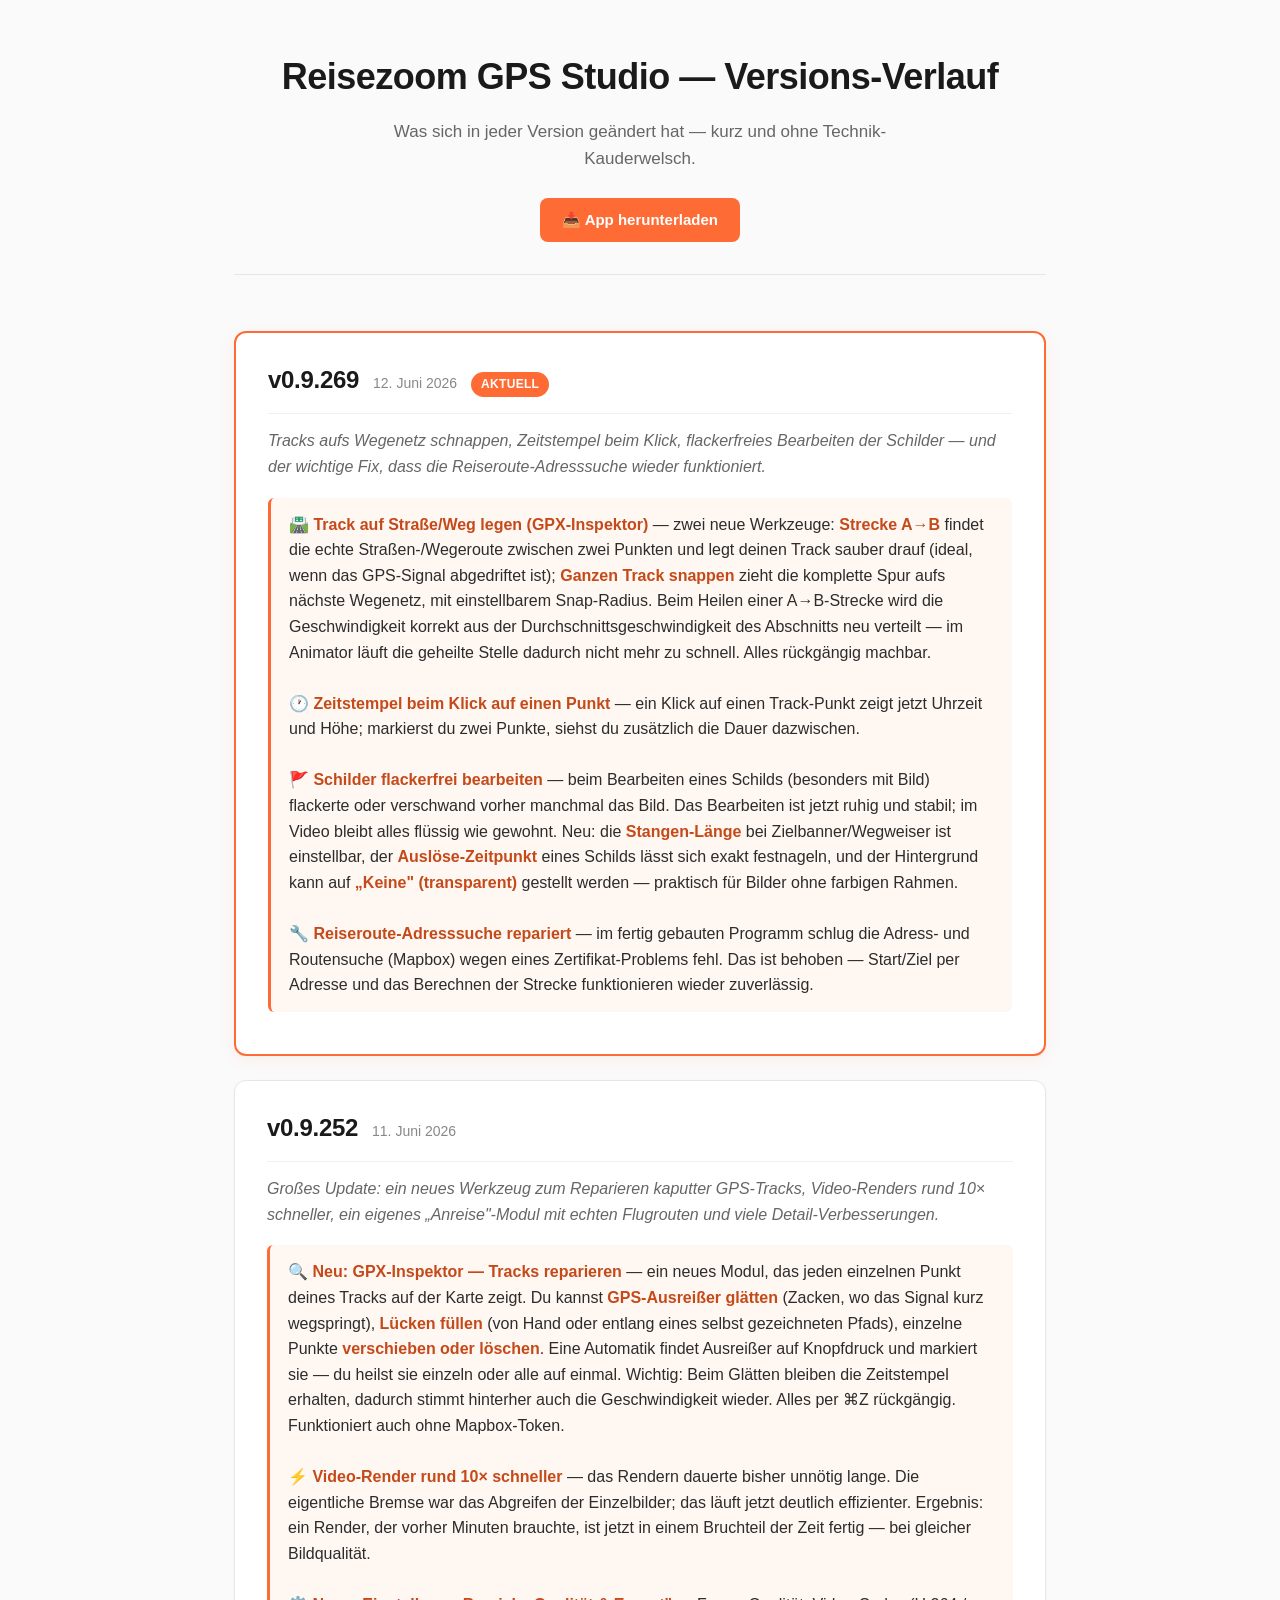
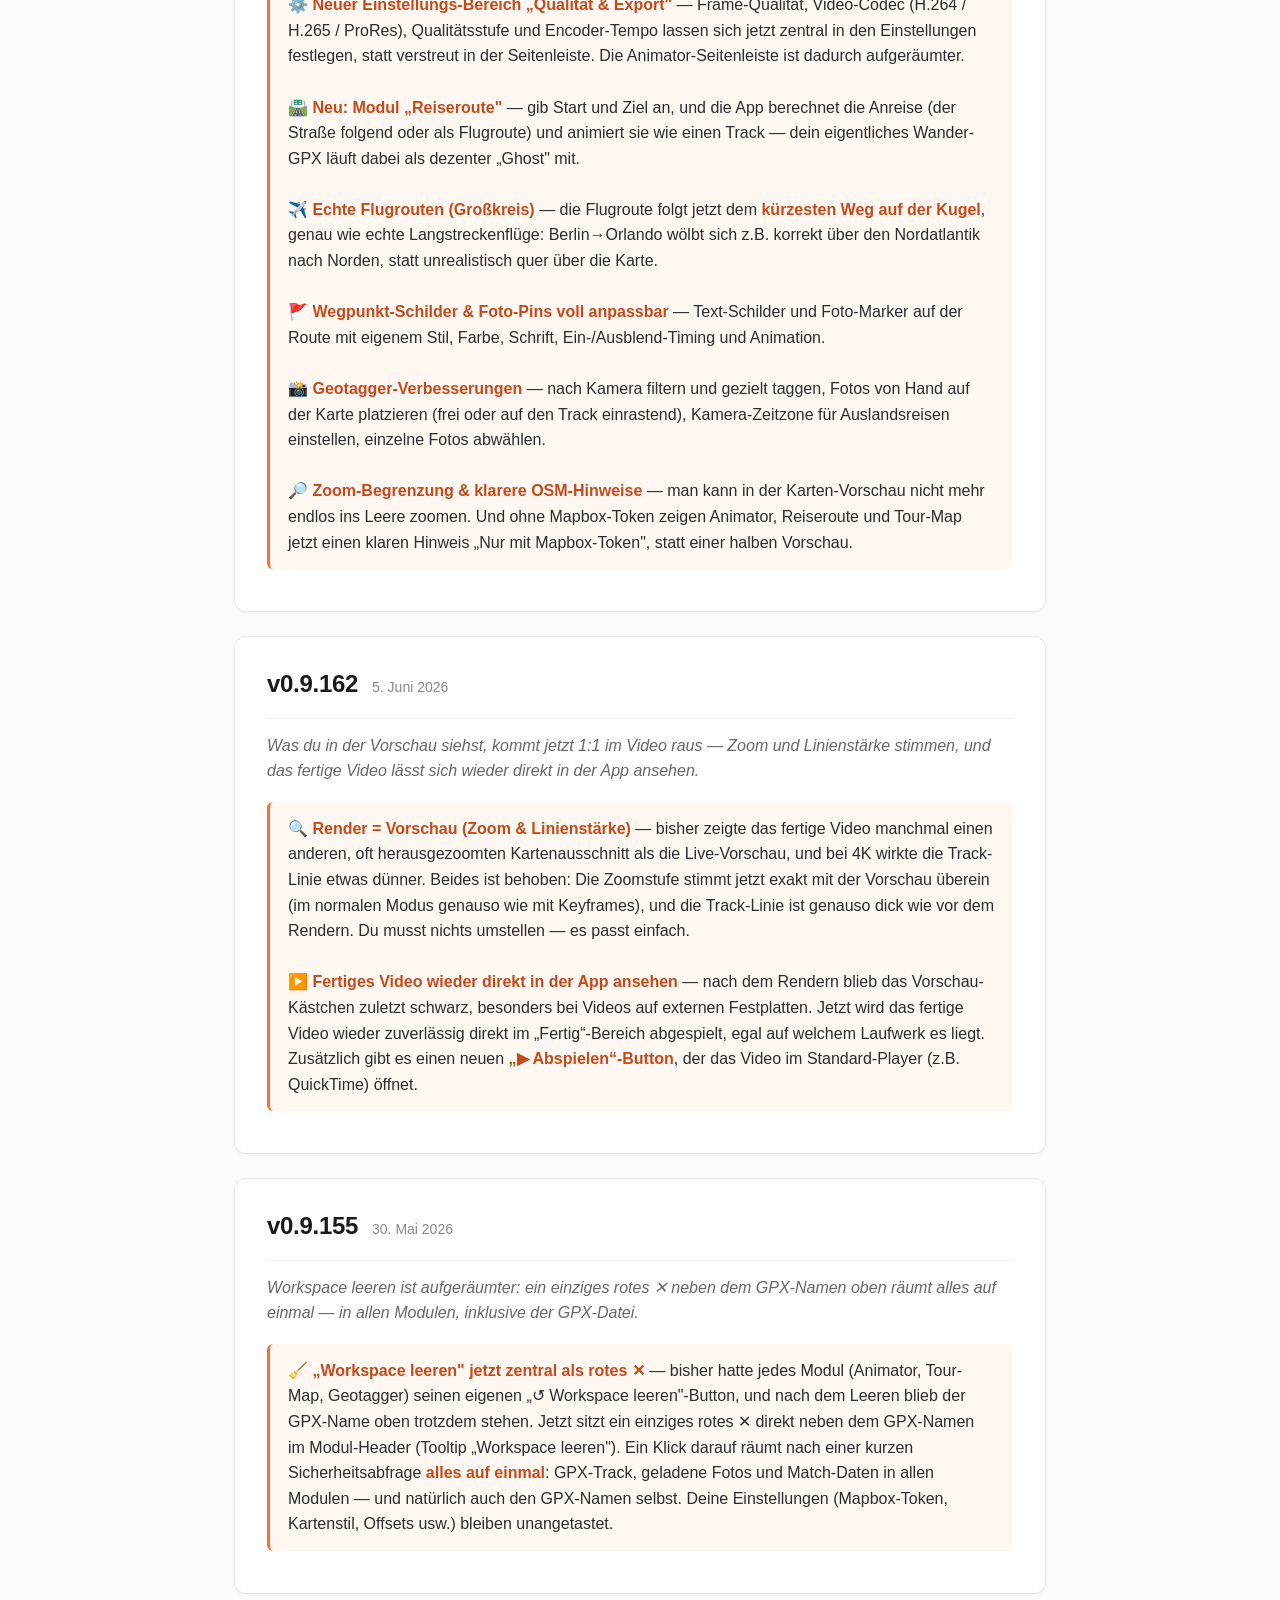
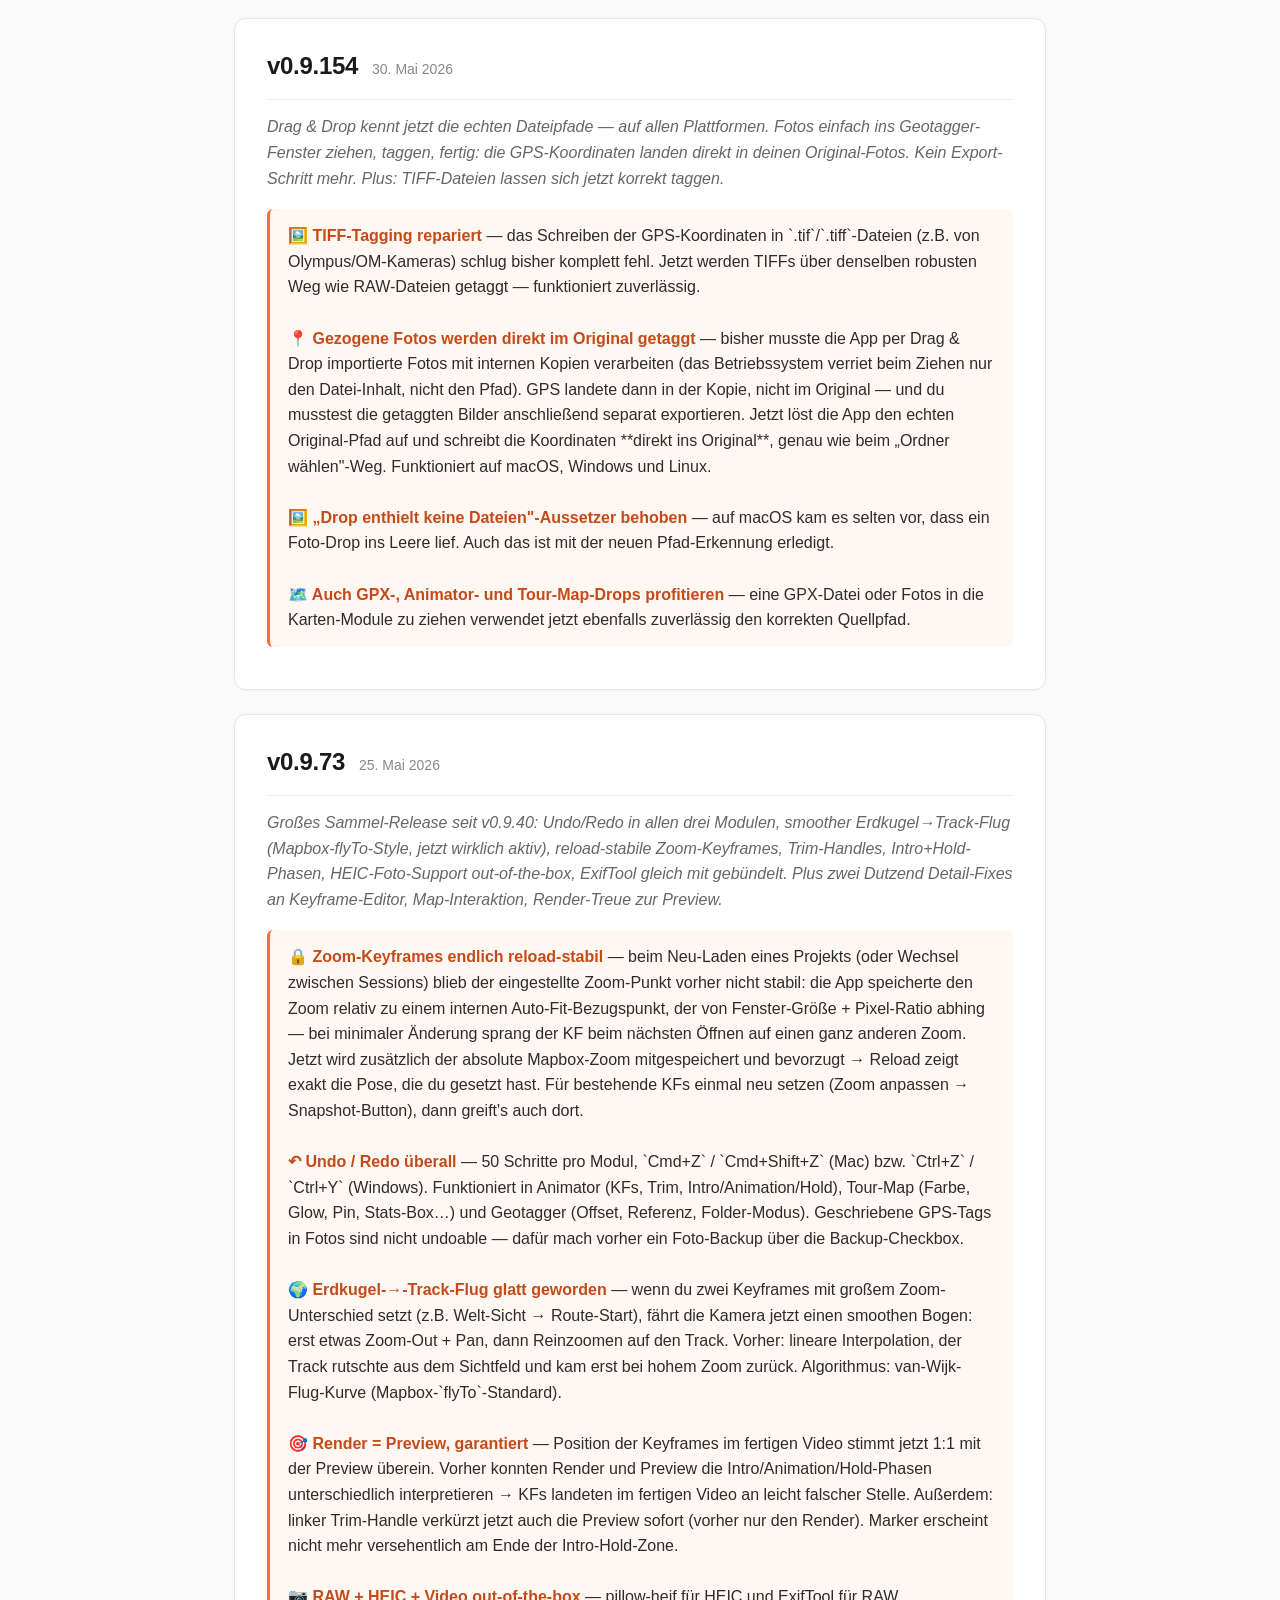
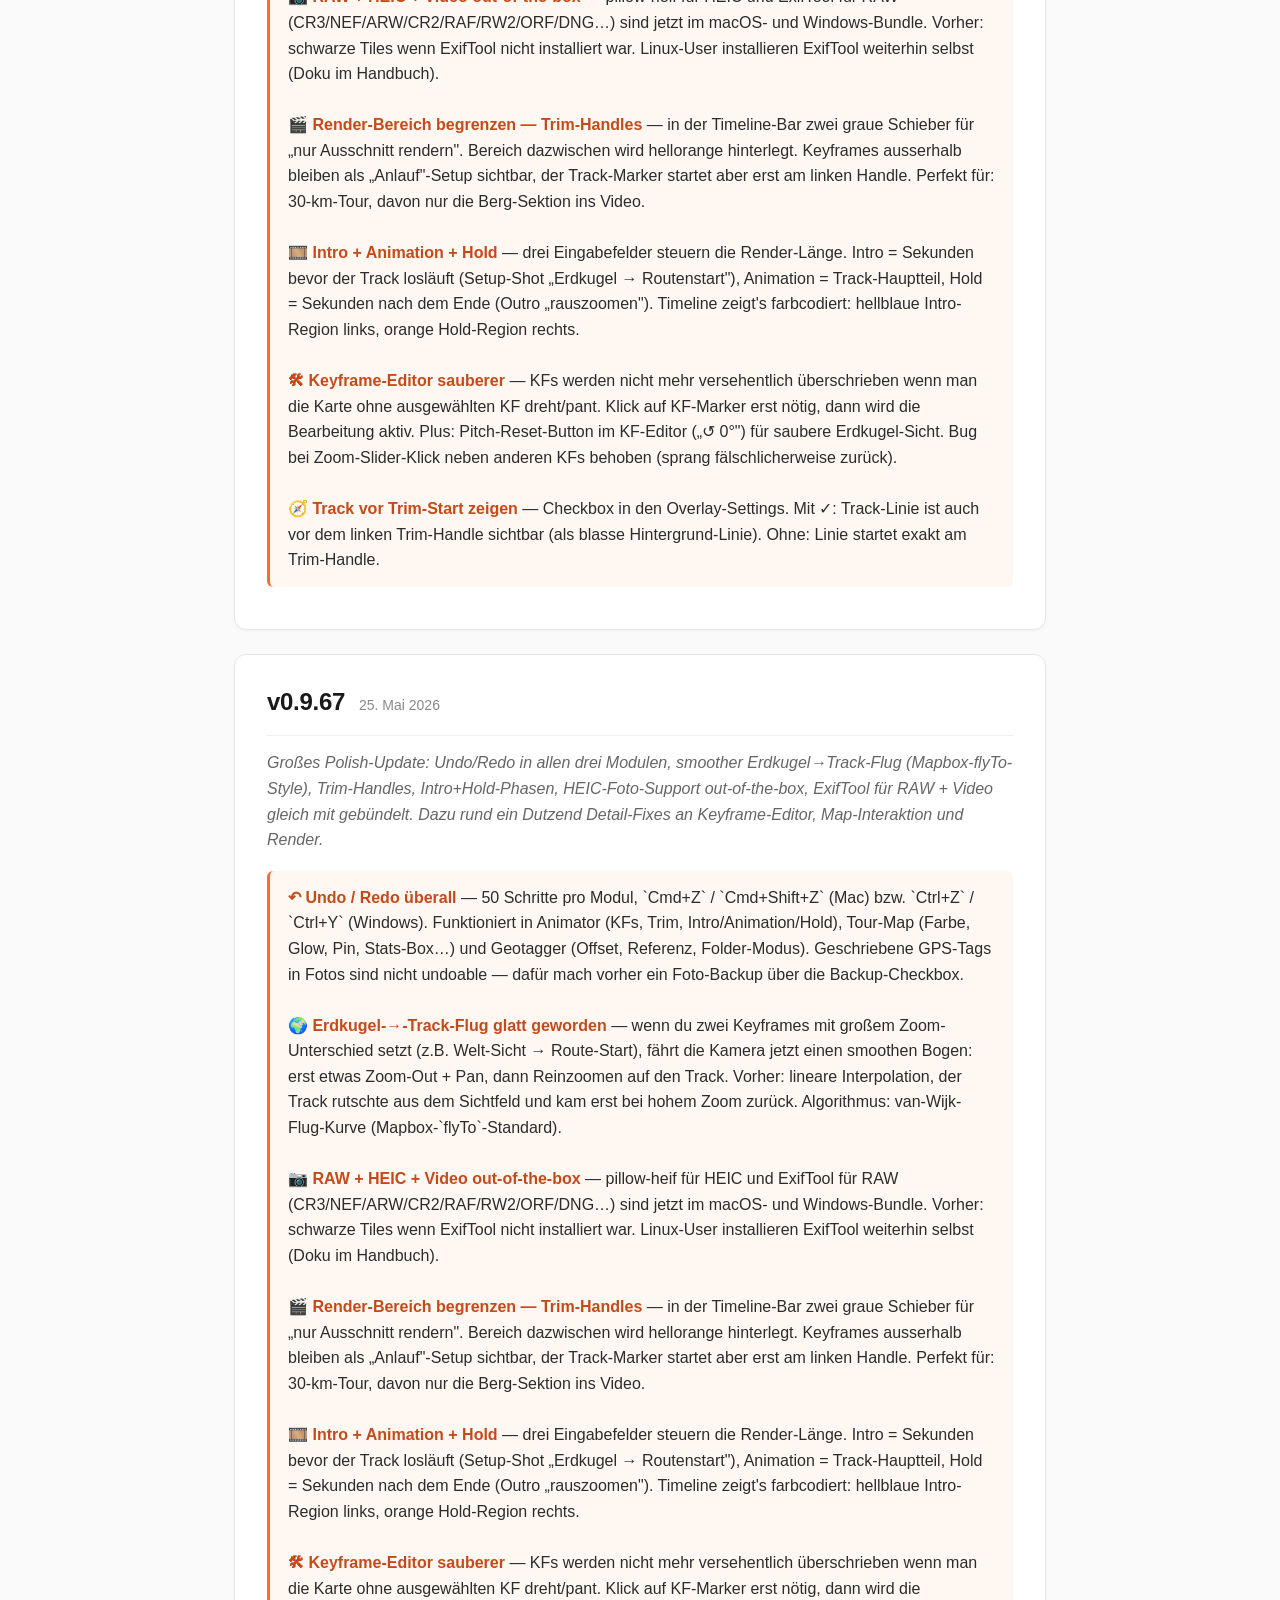
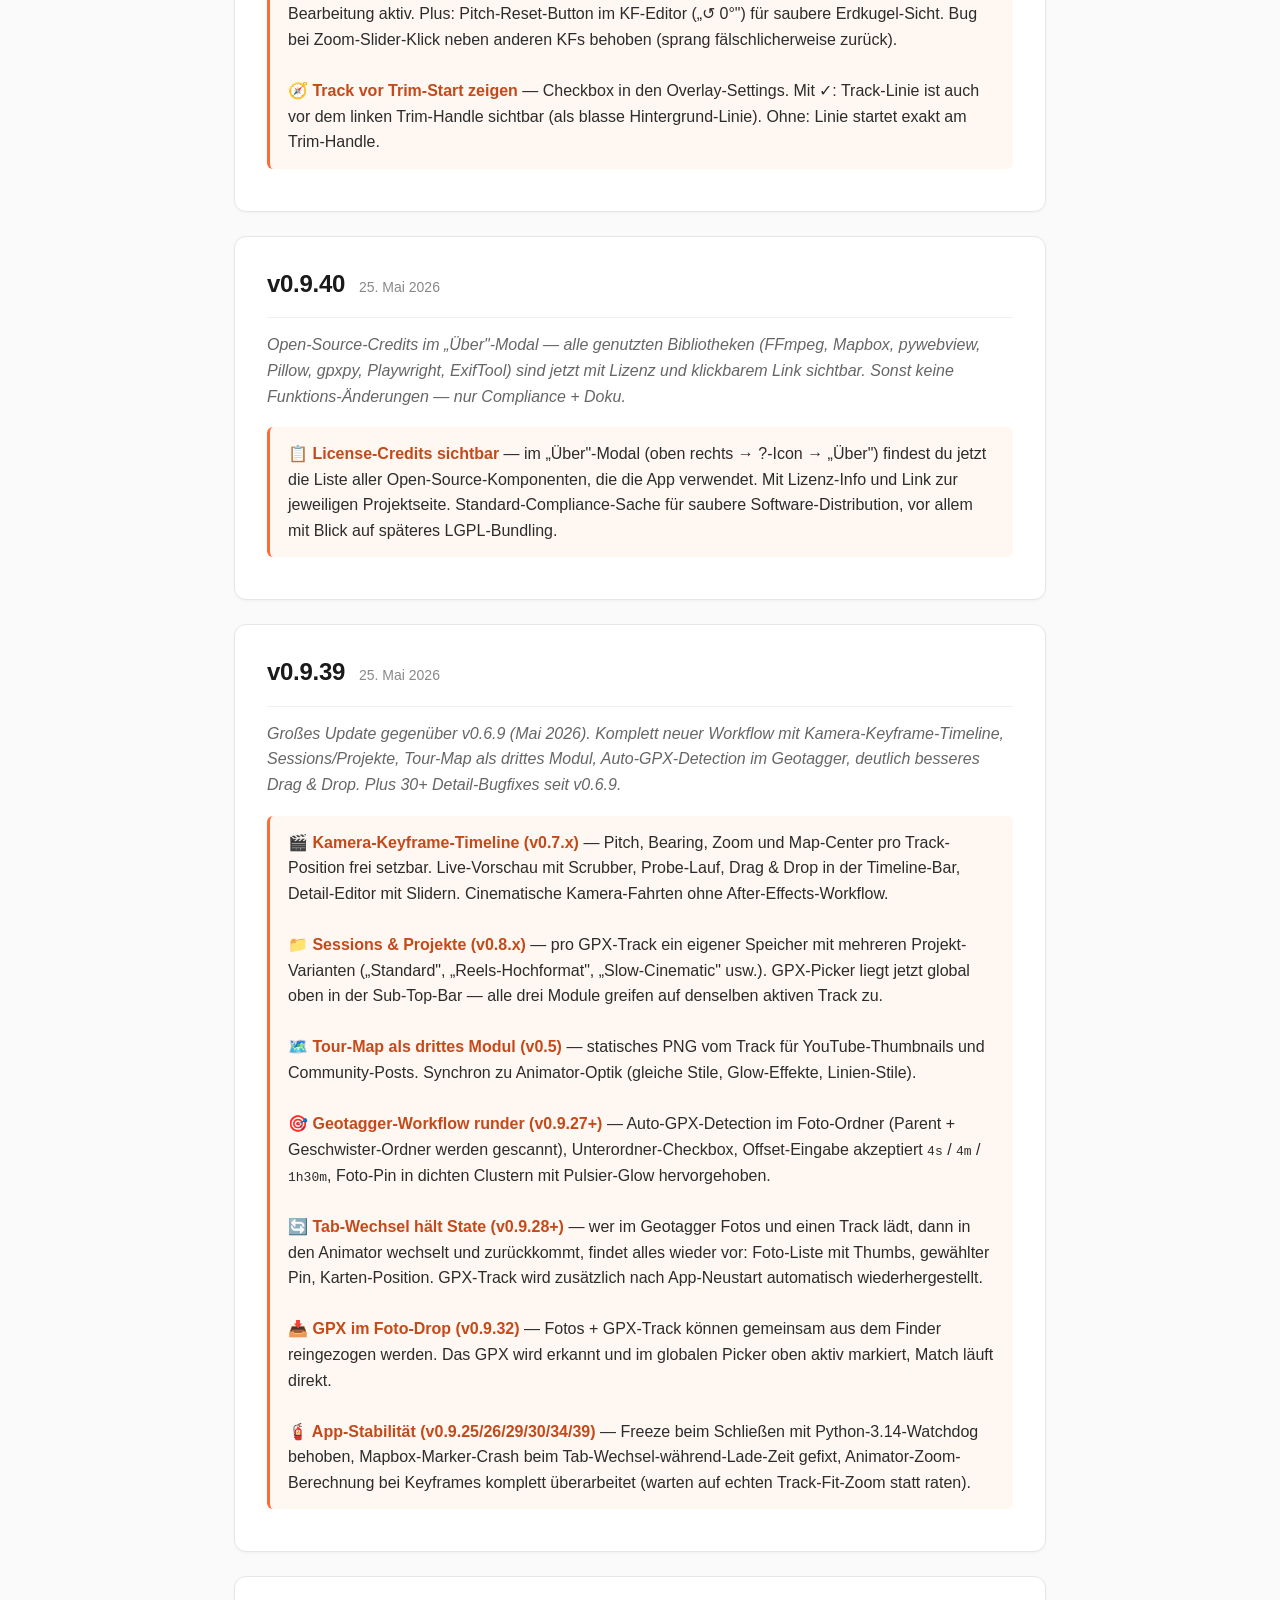
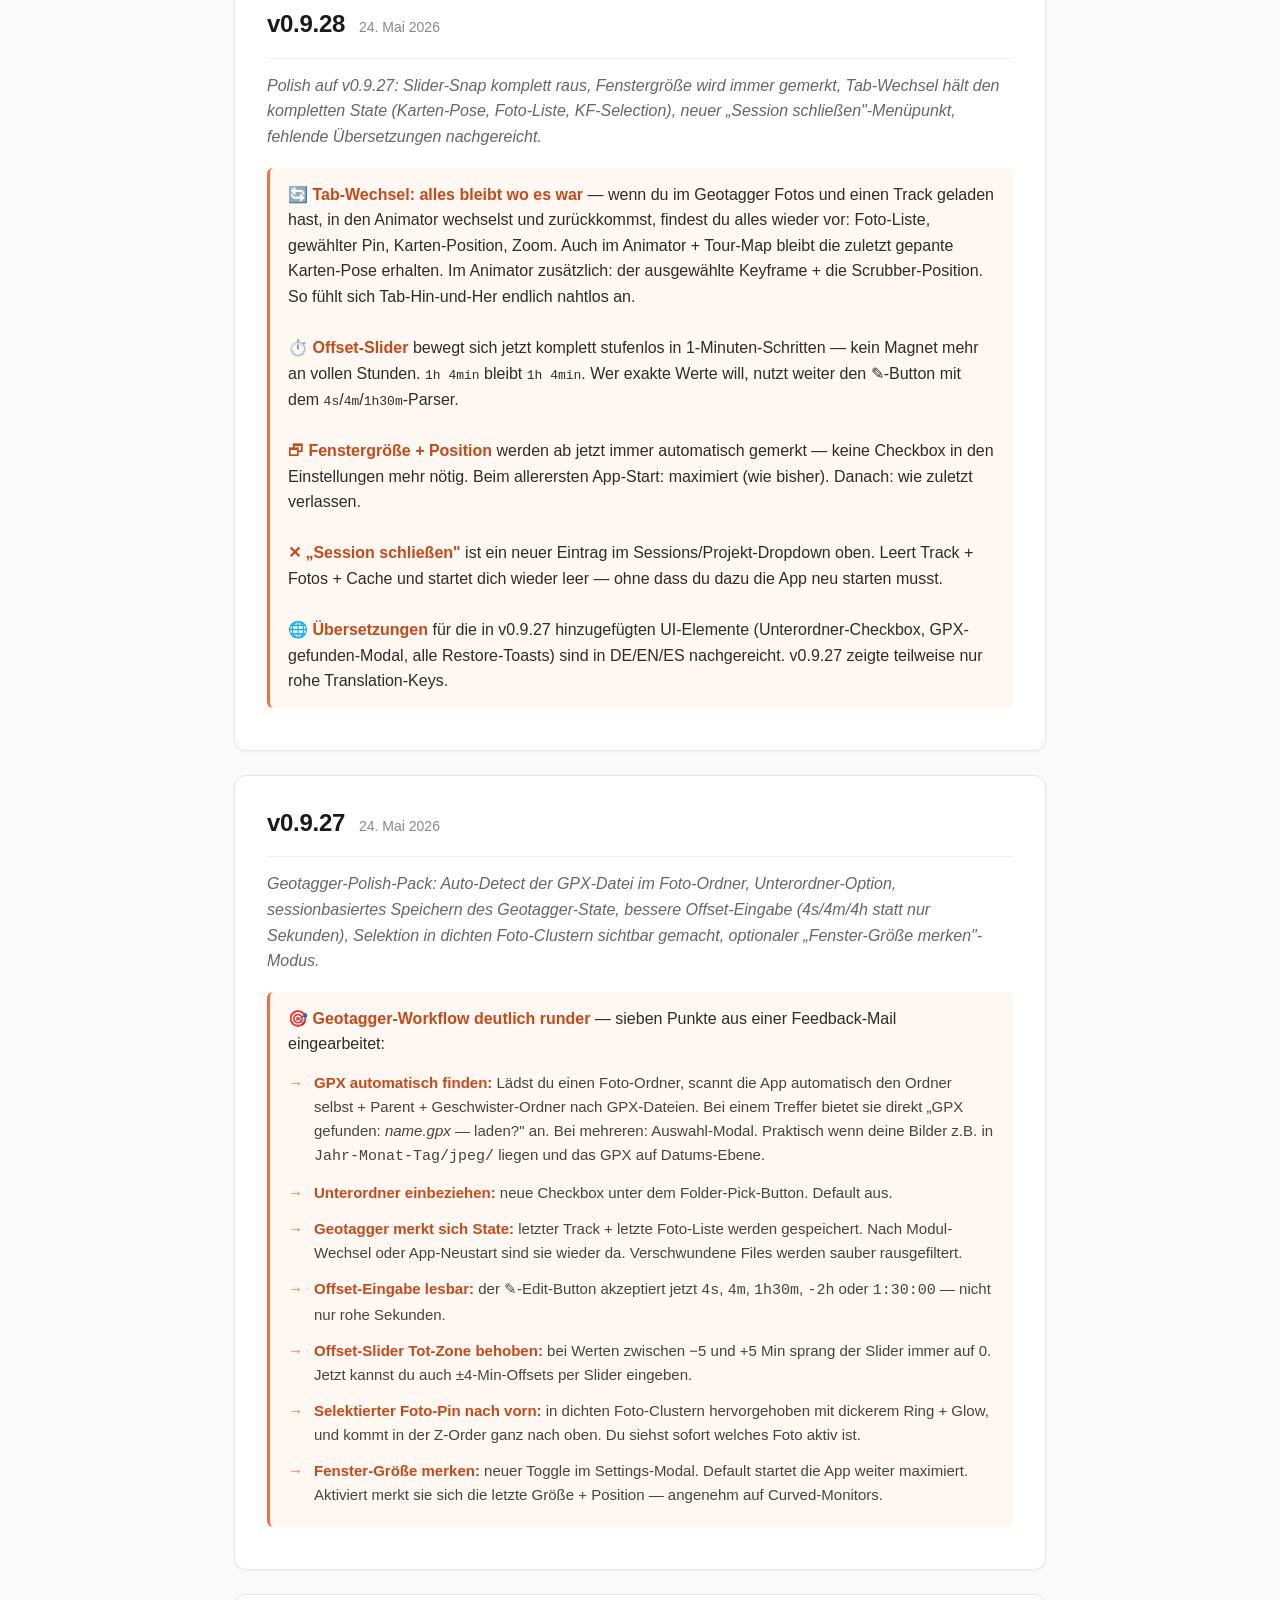
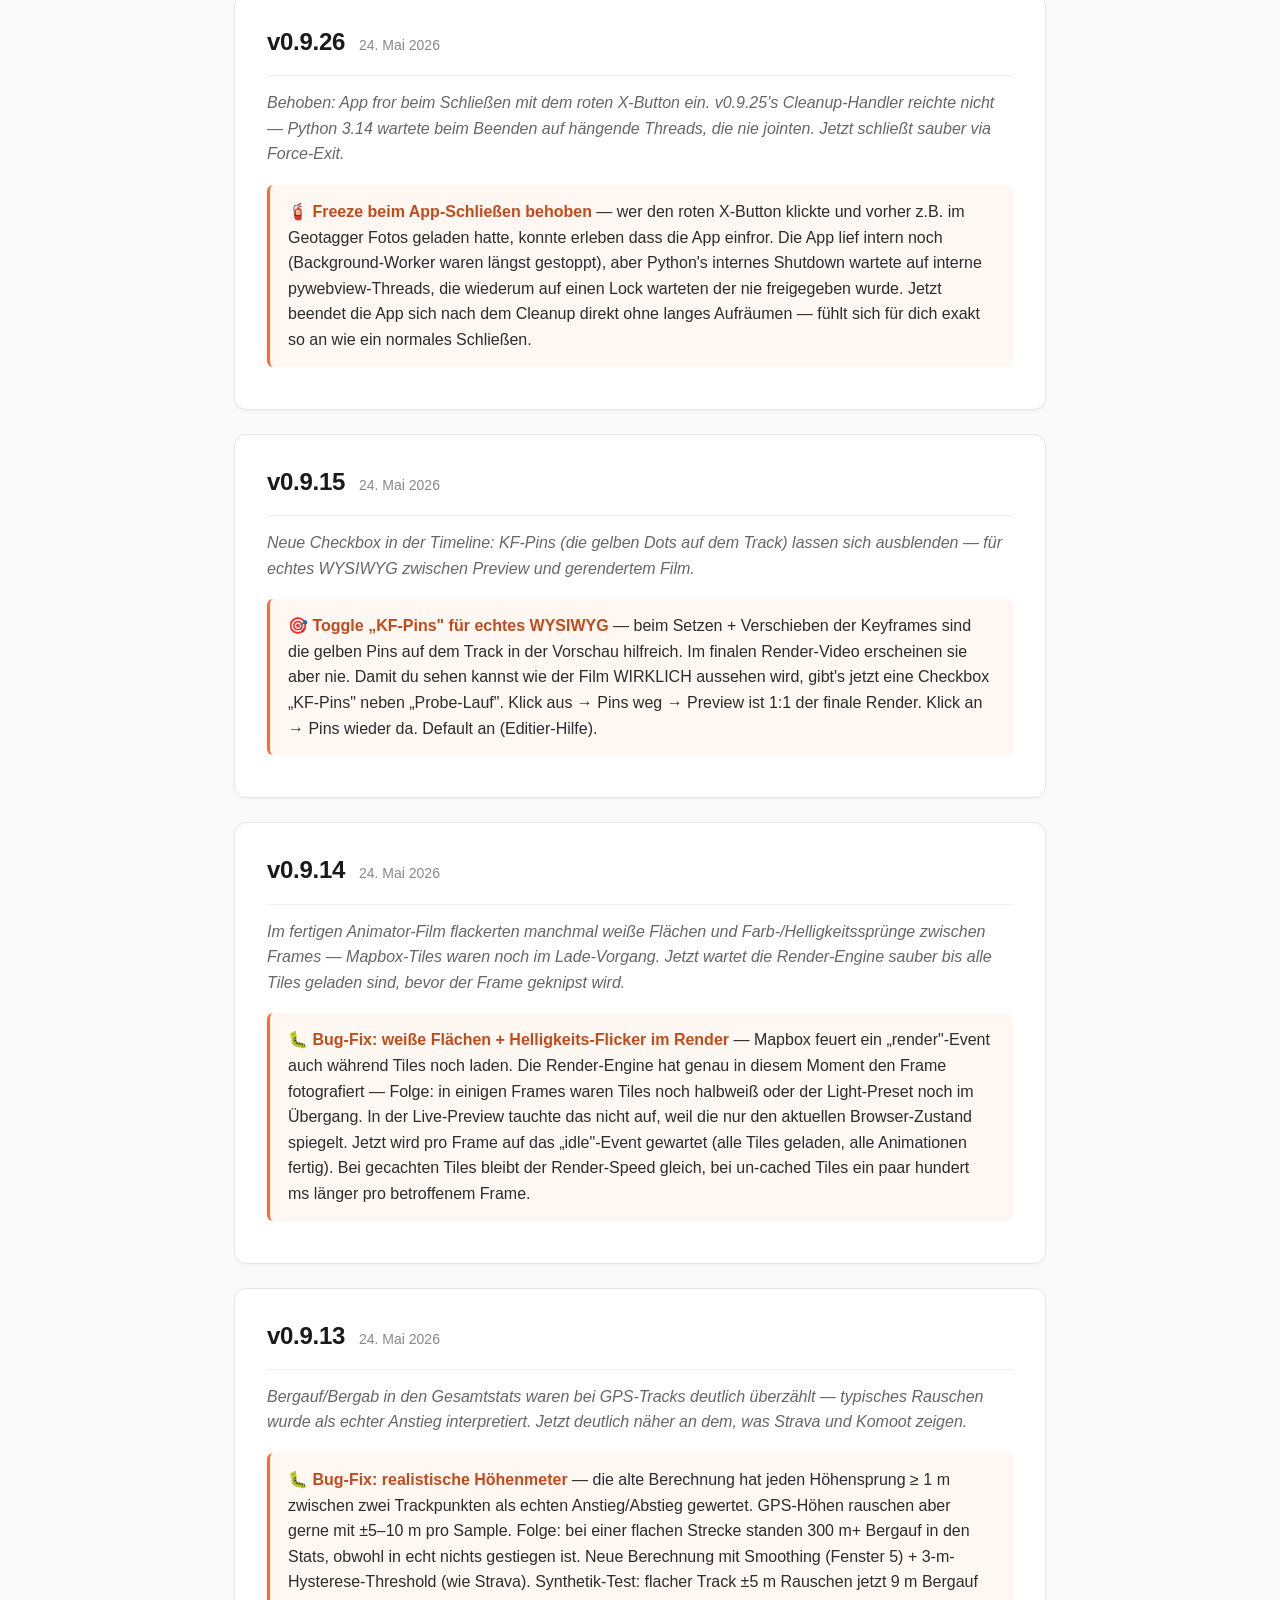
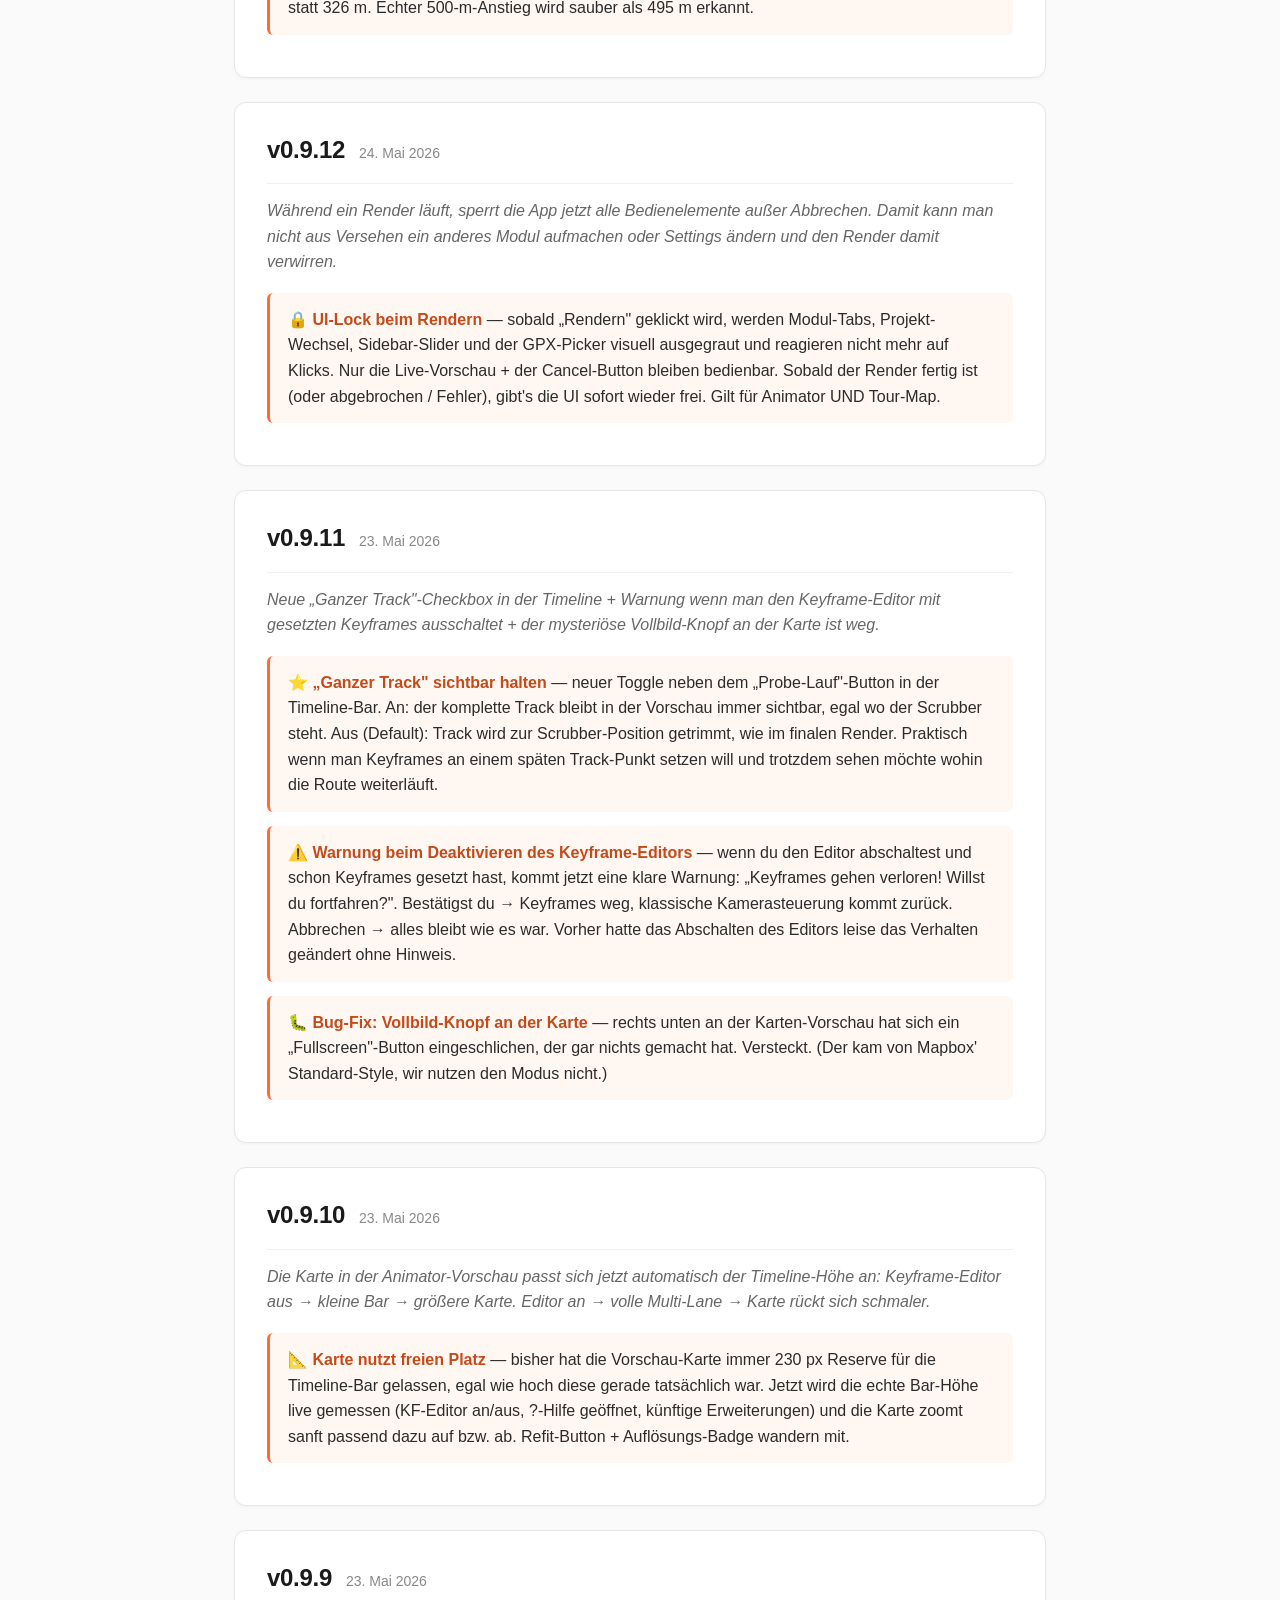
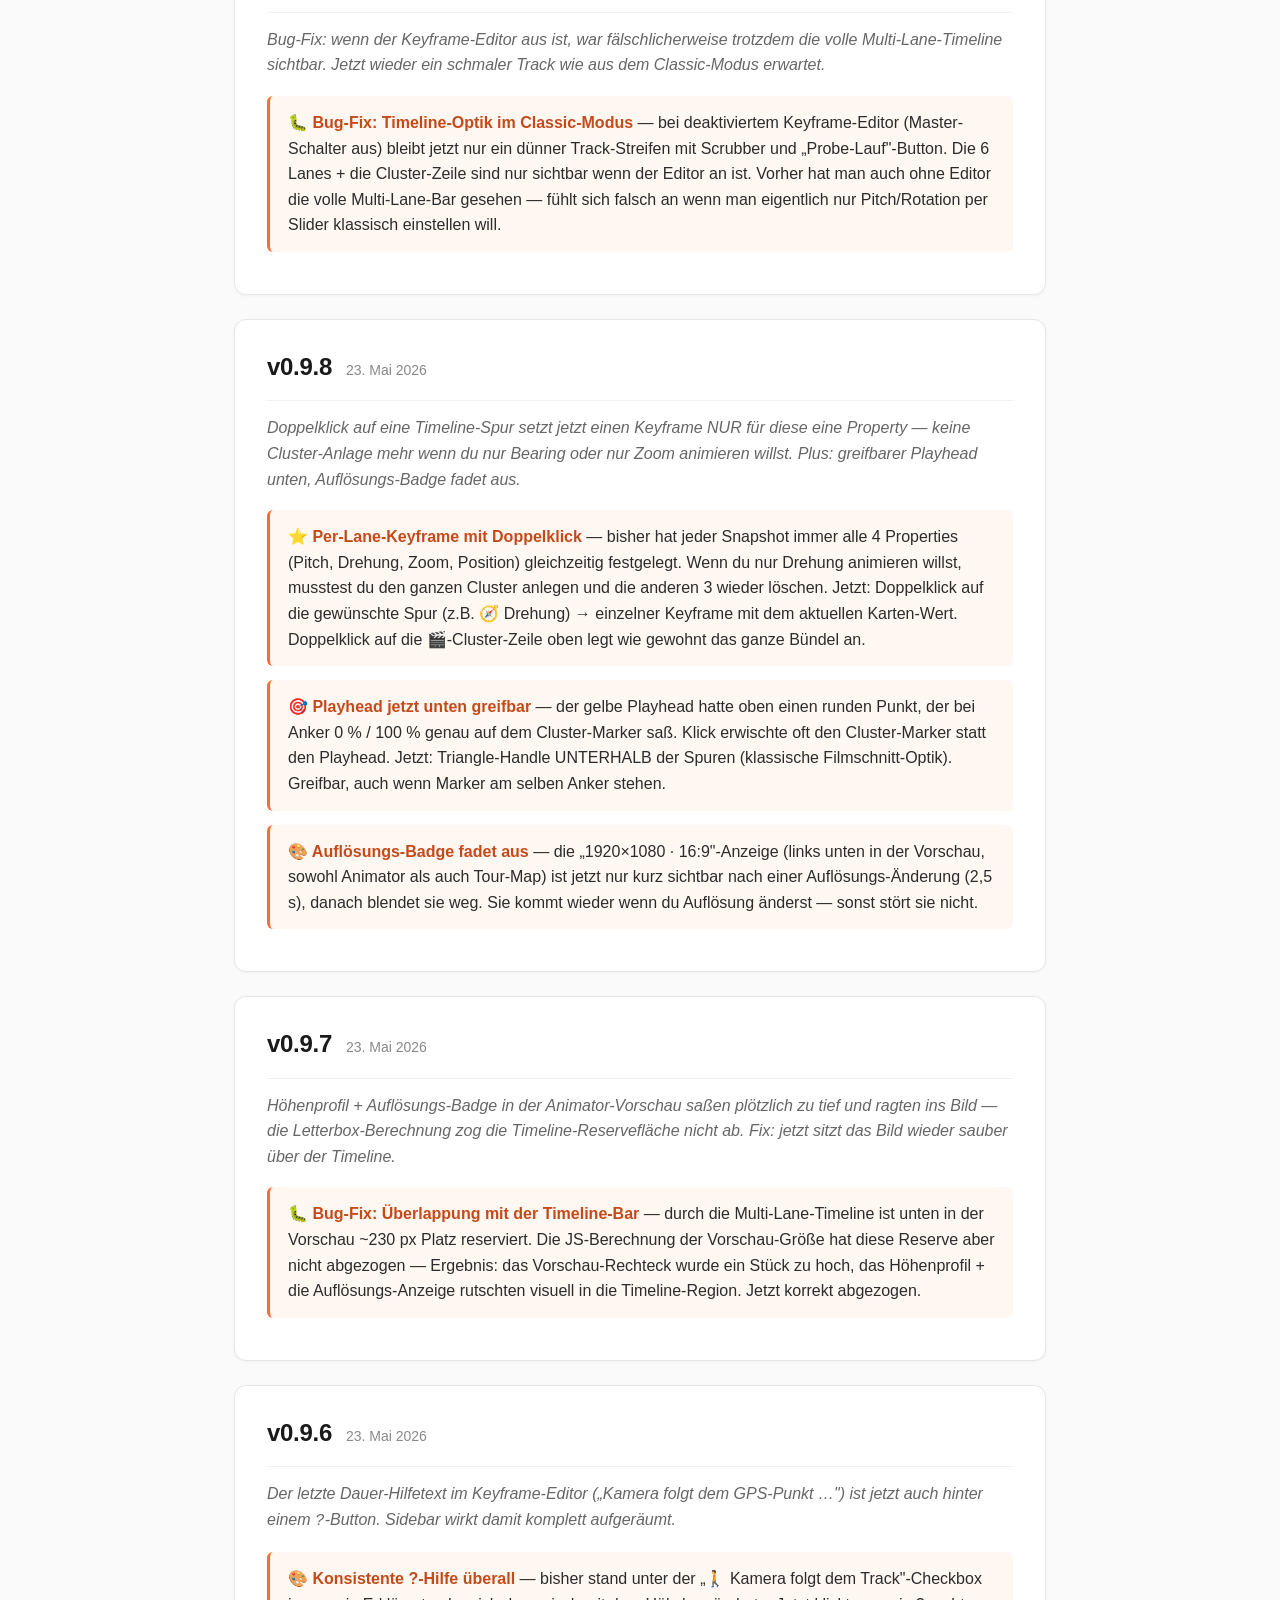
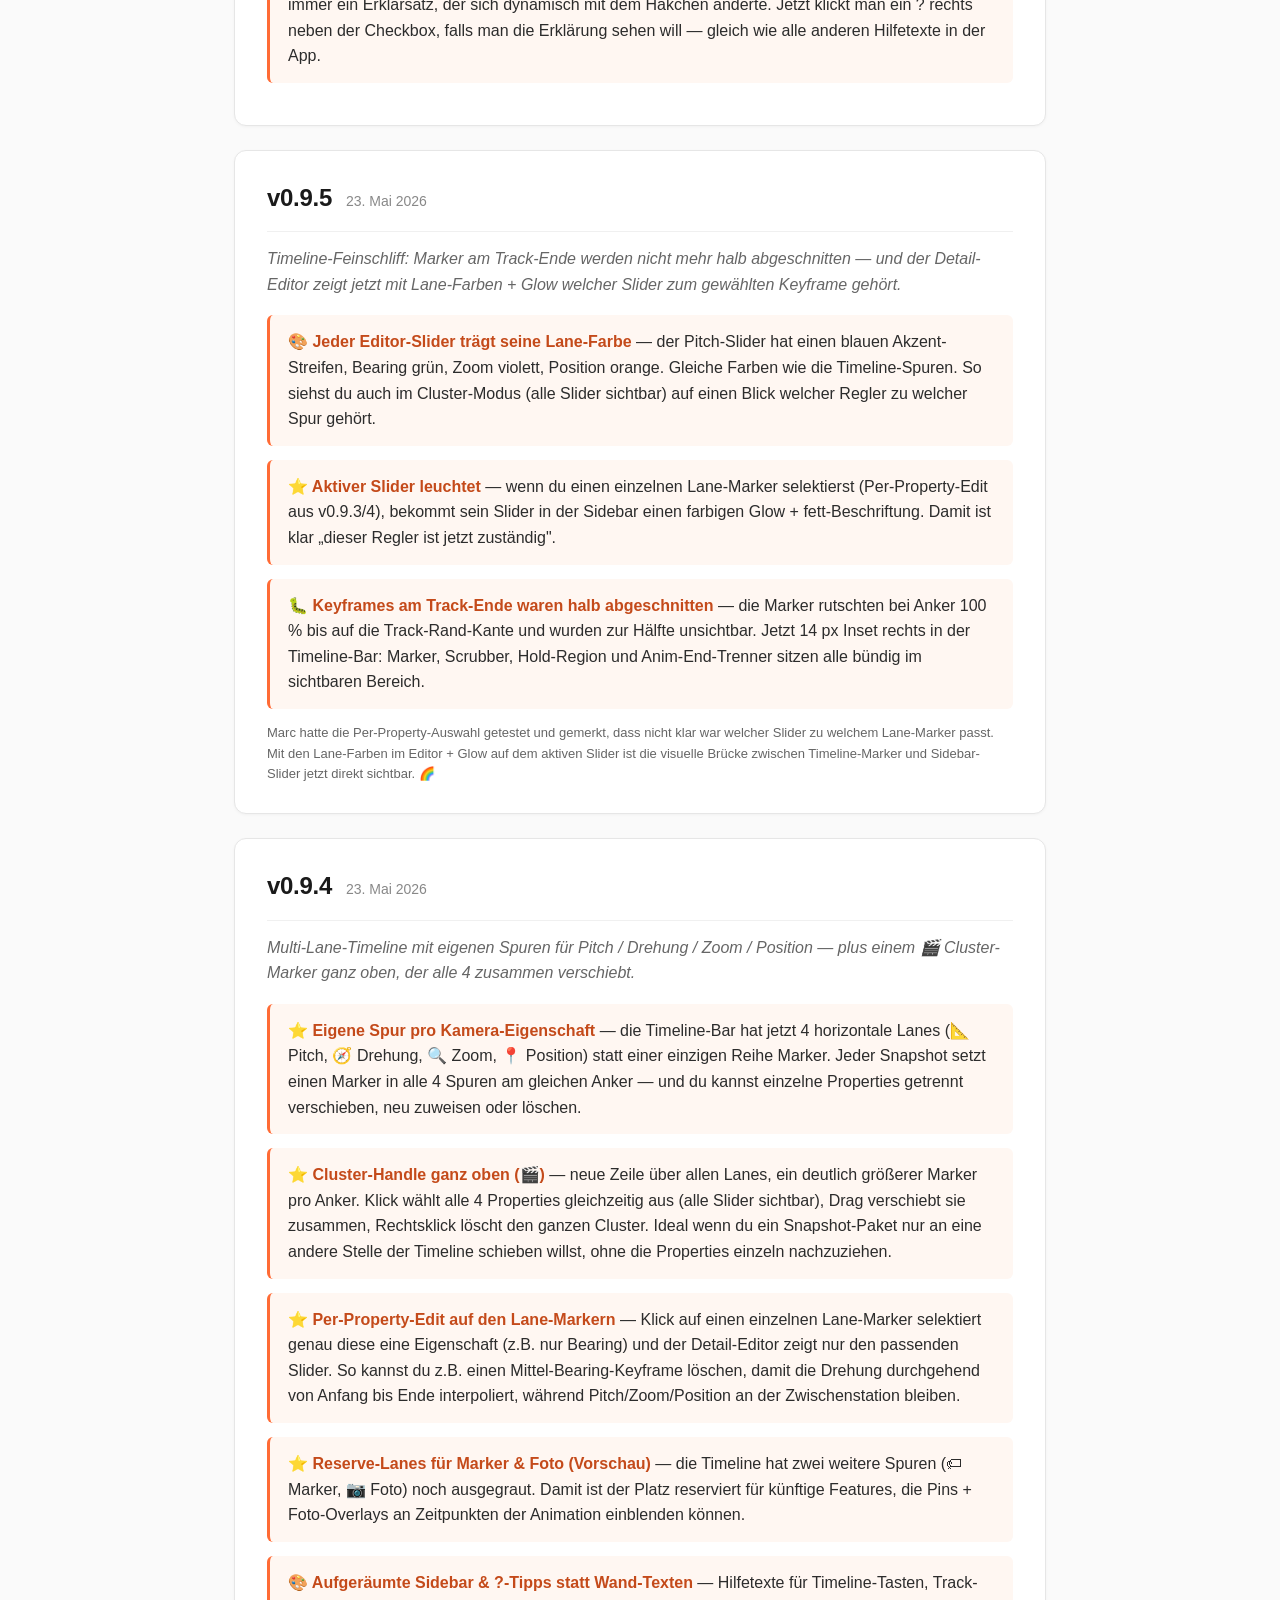
==== docs/CHANGELOG.html @ a6ae657f "Reisezoom GPS Studio — Open Source (GPLv3) Animierte GPS-Karten-Videos aus GPX-Tracks + Foto-Geotagg" ====
<!DOCTYPE html>
<html lang="de">
<head>
<meta charset="utf-8">
<meta name="viewport" content="width=device-width, initial-scale=1">
<title>Reisezoom GPS Studio — Versions-Verlauf</title>
<meta name="description" content="Alle Neuerungen in Reisezoom GPS Studio — was sich für dich in jeder Version geändert hat.">
<style>
  * { box-sizing: border-box; margin: 0; padding: 0; }
  html { -webkit-text-size-adjust: 100%; }
  body {
    font-family: -apple-system, BlinkMacSystemFont, "Segoe UI", Roboto, "Helvetica Neue", Arial, sans-serif;
    line-height: 1.6;
    color: #2c2c2c;
    background: #fafafa;
  }
  a { color: #ff6b35; text-decoration: none; }
  a:hover { text-decoration: underline; }

  .wrap { max-width: 860px; margin: 0 auto; padding: 48px 24px 96px; }

  header.page-head {
    text-align: center;
    margin-bottom: 56px;
    padding-bottom: 32px;
    border-bottom: 1px solid #e6e6e6;
  }
  header.page-head h1 {
    font-size: 36px; font-weight: 700; letter-spacing: -0.5px;
    margin-bottom: 12px; color: #1a1a1a;
  }
  header.page-head .lead {
    font-size: 17px; color: #666; max-width: 580px; margin: 0 auto 18px;
  }
  header.page-head .download-cta {
    display: inline-block; margin-top: 8px; padding: 10px 22px;
    background: #ff6b35; color: #fff; border-radius: 8px;
    font-weight: 600; font-size: 15px; transition: background .15s;
  }
  header.page-head .download-cta:hover { background: #e55a25; text-decoration: none; }

  .version {
    background: #fff; border: 1px solid #e6e6e6; border-radius: 12px;
    padding: 28px 32px; margin-bottom: 24px;
    box-shadow: 0 1px 3px rgba(0,0,0,0.04);
  }
  .version.latest {
    border-color: #ff6b35; border-width: 2px;
    box-shadow: 0 4px 16px rgba(255,107,53,0.08);
  }
  .version-head {
    display: flex; flex-wrap: wrap; align-items: baseline; gap: 14px;
    margin-bottom: 6px; padding-bottom: 14px;
    border-bottom: 1px solid #f0f0f0;
  }
  .version-num { font-size: 24px; font-weight: 700; color: #1a1a1a; letter-spacing: -0.3px; }
  .version-date { font-size: 14px; color: #888; font-variant-numeric: tabular-nums; }
  .version-badge {
    display: inline-block; padding: 3px 10px;
    background: #ff6b35; color: #fff; border-radius: 999px;
    font-size: 12px; font-weight: 600; letter-spacing: 0.3px; text-transform: uppercase;
  }
  .version-tagline { font-size: 16px; color: #666; font-style: italic; margin: 14px 0 18px; }

  .highlight {
    background: #fff7f2; border-left: 3px solid #ff6b35;
    padding: 14px 18px; border-radius: 6px; margin: 14px 0;
  }
  .highlight strong { color: #c44a1a; }

  .version ul { list-style: none; margin: 8px 0 0; padding: 0; }
  .version ul li {
    padding: 6px 0 6px 26px; position: relative;
    font-size: 15px; color: #444;
  }
  .version ul li::before {
    content: "→"; position: absolute; left: 0;
    color: #ff6b35; font-weight: 700;
  }

  footer.page-foot {
    margin-top: 48px; padding-top: 24px;
    border-top: 1px solid #e6e6e6;
    text-align: center; color: #888; font-size: 14px;
  }
  footer.page-foot a { color: #888; }

  @media (max-width: 600px) {
    .wrap { padding: 28px 16px 64px; }
    header.page-head h1 { font-size: 28px; }
    .version { padding: 22px 20px; }
    .version-num { font-size: 20px; }
  }
</style>
</head>
<body>

<div class="wrap">

<header class="page-head">
  <h1>Reisezoom GPS Studio — Versions-Verlauf</h1>
  <p class="lead">
    Was sich in jeder Version geändert hat — kurz und ohne Technik-Kauderwelsch.
  </p>
  <a class="download-cta" href="https://reisezoom.com/reisezoom-gps-studio/">📥 App herunterladen</a>
</header>

<!-- BEGIN VERSION BLOCKS — ab hier kopierst du den Inhalt in WordPress -->

<article class="version latest">
  <div class="version-head">
    <span class="version-num">v0.9.269</span>
    <span class="version-date">12. Juni 2026</span>
    <span class="version-badge">Aktuell</span>
  </div>
  <p class="version-tagline">Tracks aufs Wegenetz schnappen, Zeitstempel beim Klick, flackerfreies Bearbeiten der Schilder — und der wichtige Fix, dass die Reiseroute-Adresssuche wieder funktioniert.</p>

  <div class="highlight">
    <strong>🛣️ Track auf Straße/Weg legen (GPX-Inspektor)</strong> — zwei neue Werkzeuge: <strong>Strecke A→B</strong> findet die echte Straßen-/Wegeroute zwischen zwei Punkten und legt deinen Track sauber drauf (ideal, wenn das GPS-Signal abgedriftet ist); <strong>Ganzen Track snappen</strong> zieht die komplette Spur aufs nächste Wegenetz, mit einstellbarem Snap-Radius. Beim Heilen einer A→B-Strecke wird die Geschwindigkeit korrekt aus der Durchschnittsgeschwindigkeit des Abschnitts neu verteilt — im Animator läuft die geheilte Stelle dadurch nicht mehr zu schnell. Alles rückgängig machbar.<br><br>
    <strong>🕐 Zeitstempel beim Klick auf einen Punkt</strong> — ein Klick auf einen Track-Punkt zeigt jetzt Uhrzeit und Höhe; markierst du zwei Punkte, siehst du zusätzlich die Dauer dazwischen.<br><br>
    <strong>🚩 Schilder flackerfrei bearbeiten</strong> — beim Bearbeiten eines Schilds (besonders mit Bild) flackerte oder verschwand vorher manchmal das Bild. Das Bearbeiten ist jetzt ruhig und stabil; im Video bleibt alles flüssig wie gewohnt. Neu: die <strong>Stangen-Länge</strong> bei Zielbanner/Wegweiser ist einstellbar, der <strong>Auslöse-Zeitpunkt</strong> eines Schilds lässt sich exakt festnageln, und der Hintergrund kann auf <strong>„Keine" (transparent)</strong> gestellt werden — praktisch für Bilder ohne farbigen Rahmen.<br><br>
    <strong>🔧 Reiseroute-Adresssuche repariert</strong> — im fertig gebauten Programm schlug die Adress- und Routensuche (Mapbox) wegen eines Zertifikat-Problems fehl. Das ist behoben — Start/Ziel per Adresse und das Berechnen der Strecke funktionieren wieder zuverlässig.
  </div>
</article>

<article class="version">
  <div class="version-head">
    <span class="version-num">v0.9.252</span>
    <span class="version-date">11. Juni 2026</span>
  </div>
  <p class="version-tagline">Großes Update: ein neues Werkzeug zum Reparieren kaputter GPS-Tracks, Video-Renders rund 10× schneller, ein eigenes „Anreise"-Modul mit echten Flugrouten und viele Detail-Verbesserungen.</p>

  <div class="highlight">
    <strong>🔍 Neu: GPX-Inspektor — Tracks reparieren</strong> — ein neues Modul, das jeden einzelnen Punkt deines Tracks auf der Karte zeigt. Du kannst <strong>GPS-Ausreißer glätten</strong> (Zacken, wo das Signal kurz wegspringt), <strong>Lücken füllen</strong> (von Hand oder entlang eines selbst gezeichneten Pfads), einzelne Punkte <strong>verschieben oder löschen</strong>. Eine Automatik findet Ausreißer auf Knopfdruck und markiert sie — du heilst sie einzeln oder alle auf einmal. Wichtig: Beim Glätten bleiben die Zeitstempel erhalten, dadurch stimmt hinterher auch die Geschwindigkeit wieder. Alles per ⌘Z rückgängig. Funktioniert auch ohne Mapbox-Token.<br><br>
    <strong>⚡ Video-Render rund 10× schneller</strong> — das Rendern dauerte bisher unnötig lange. Die eigentliche Bremse war das Abgreifen der Einzelbilder; das läuft jetzt deutlich effizienter. Ergebnis: ein Render, der vorher Minuten brauchte, ist jetzt in einem Bruchteil der Zeit fertig — bei gleicher Bildqualität.<br><br>
    <strong>⚙️ Neuer Einstellungs-Bereich „Qualität &amp; Export"</strong> — Frame-Qualität, Video-Codec (H.264 / H.265 / ProRes), Qualitätsstufe und Encoder-Tempo lassen sich jetzt zentral in den Einstellungen festlegen, statt verstreut in der Seitenleiste. Die Animator-Seitenleiste ist dadurch aufgeräumter.<br><br>
    <strong>🛣️ Neu: Modul „Reiseroute"</strong> — gib Start und Ziel an, und die App berechnet die Anreise (der Straße folgend oder als Flugroute) und animiert sie wie einen Track — dein eigentliches Wander-GPX läuft dabei als dezenter „Ghost" mit.<br><br>
    <strong>✈️ Echte Flugrouten (Großkreis)</strong> — die Flugroute folgt jetzt dem <strong>kürzesten Weg auf der Kugel</strong>, genau wie echte Langstreckenflüge: Berlin→Orlando wölbt sich z.B. korrekt über den Nordatlantik nach Norden, statt unrealistisch quer über die Karte.<br><br>
    <strong>🚩 Wegpunkt-Schilder &amp; Foto-Pins voll anpassbar</strong> — Text-Schilder und Foto-Marker auf der Route mit eigenem Stil, Farbe, Schrift, Ein-/Ausblend-Timing und Animation.<br><br>
    <strong>📸 Geotagger-Verbesserungen</strong> — nach Kamera filtern und gezielt taggen, Fotos von Hand auf der Karte platzieren (frei oder auf den Track einrastend), Kamera-Zeitzone für Auslandsreisen einstellen, einzelne Fotos abwählen.<br><br>
    <strong>🔎 Zoom-Begrenzung &amp; klarere OSM-Hinweise</strong> — man kann in der Karten-Vorschau nicht mehr endlos ins Leere zoomen. Und ohne Mapbox-Token zeigen Animator, Reiseroute und Tour-Map jetzt einen klaren Hinweis „Nur mit Mapbox-Token", statt einer halben Vorschau.
  </div>
</article>

<article class="version">
  <div class="version-head">
    <span class="version-num">v0.9.162</span>
    <span class="version-date">5. Juni 2026</span>
  </div>
  <p class="version-tagline">Was du in der Vorschau siehst, kommt jetzt 1:1 im Video raus — Zoom und Linienstärke stimmen, und das fertige Video lässt sich wieder direkt in der App ansehen.</p>

  <div class="highlight">
    <strong>🔍 Render = Vorschau (Zoom &amp; Linienstärke)</strong> — bisher zeigte das fertige Video manchmal einen anderen, oft herausgezoomten Kartenausschnitt als die Live-Vorschau, und bei 4K wirkte die Track-Linie etwas dünner. Beides ist behoben: Die Zoomstufe stimmt jetzt exakt mit der Vorschau überein (im normalen Modus genauso wie mit Keyframes), und die Track-Linie ist genauso dick wie vor dem Rendern. Du musst nichts umstellen — es passt einfach.<br><br>
    <strong>▶️ Fertiges Video wieder direkt in der App ansehen</strong> — nach dem Rendern blieb das Vorschau-Kästchen zuletzt schwarz, besonders bei Videos auf externen Festplatten. Jetzt wird das fertige Video wieder zuverlässig direkt im „Fertig“-Bereich abgespielt, egal auf welchem Laufwerk es liegt. Zusätzlich gibt es einen neuen <strong>„▶ Abspielen“-Button</strong>, der das Video im Standard-Player (z.B. QuickTime) öffnet.
  </div>
</article>

<article class="version">
  <div class="version-head">
    <span class="version-num">v0.9.155</span>
    <span class="version-date">30. Mai 2026</span>
  </div>
  <p class="version-tagline">Workspace leeren ist aufgeräumter: ein einziges rotes ✕ neben dem GPX-Namen oben räumt alles auf einmal — in allen Modulen, inklusive der GPX-Datei.</p>

  <div class="highlight">
    <strong>🧹 „Workspace leeren" jetzt zentral als rotes ✕</strong> — bisher hatte jedes Modul (Animator, Tour-Map, Geotagger) seinen eigenen „↺ Workspace leeren"-Button, und nach dem Leeren blieb der GPX-Name oben trotzdem stehen. Jetzt sitzt ein einziges rotes ✕ direkt neben dem GPX-Namen im Modul-Header (Tooltip „Workspace leeren"). Ein Klick darauf räumt nach einer kurzen Sicherheitsabfrage <strong>alles auf einmal</strong>: GPX-Track, geladene Fotos und Match-Daten in allen Modulen — und natürlich auch den GPX-Namen selbst. Deine Einstellungen (Mapbox-Token, Kartenstil, Offsets usw.) bleiben unangetastet.
  </div>
</article>

<article class="version">
  <div class="version-head">
    <span class="version-num">v0.9.154</span>
    <span class="version-date">30. Mai 2026</span>
  </div>
  <p class="version-tagline">Drag & Drop kennt jetzt die echten Dateipfade — auf allen Plattformen. Fotos einfach ins Geotagger-Fenster ziehen, taggen, fertig: die GPS-Koordinaten landen direkt in deinen Original-Fotos. Kein Export-Schritt mehr. Plus: TIFF-Dateien lassen sich jetzt korrekt taggen.</p>

  <div class="highlight">
    <strong>🖼️ TIFF-Tagging repariert</strong> — das Schreiben der GPS-Koordinaten in `.tif`/`.tiff`-Dateien (z.B. von Olympus/OM-Kameras) schlug bisher komplett fehl. Jetzt werden TIFFs über denselben robusten Weg wie RAW-Dateien getaggt — funktioniert zuverlässig.<br><br>
    <strong>📍 Gezogene Fotos werden direkt im Original getaggt</strong> — bisher musste die App per Drag & Drop importierte Fotos mit internen Kopien verarbeiten (das Betriebssystem verriet beim Ziehen nur den Datei-Inhalt, nicht den Pfad). GPS landete dann in der Kopie, nicht im Original — und du musstest die getaggten Bilder anschließend separat exportieren. Jetzt löst die App den echten Original-Pfad auf und schreibt die Koordinaten **direkt ins Original**, genau wie beim „Ordner wählen"-Weg. Funktioniert auf macOS, Windows und Linux.<br><br>
    <strong>🖼️ „Drop enthielt keine Dateien"-Aussetzer behoben</strong> — auf macOS kam es selten vor, dass ein Foto-Drop ins Leere lief. Auch das ist mit der neuen Pfad-Erkennung erledigt.<br><br>
    <strong>🗺️ Auch GPX-, Animator- und Tour-Map-Drops profitieren</strong> — eine GPX-Datei oder Fotos in die Karten-Module zu ziehen verwendet jetzt ebenfalls zuverlässig den korrekten Quellpfad.
  </div>
</article>

<article class="version">
  <div class="version-head">
    <span class="version-num">v0.9.73</span>
    <span class="version-date">25. Mai 2026</span>
  </div>
  <p class="version-tagline">Großes Sammel-Release seit v0.9.40: Undo/Redo in allen drei Modulen, smoother Erdkugel→Track-Flug (Mapbox-flyTo-Style, jetzt wirklich aktiv), reload-stabile Zoom-Keyframes, Trim-Handles, Intro+Hold-Phasen, HEIC-Foto-Support out-of-the-box, ExifTool gleich mit gebündelt. Plus zwei Dutzend Detail-Fixes an Keyframe-Editor, Map-Interaktion, Render-Treue zur Preview.</p>

  <div class="highlight">
    <strong>🔒 Zoom-Keyframes endlich reload-stabil</strong> — beim Neu-Laden eines Projekts (oder Wechsel zwischen Sessions) blieb der eingestellte Zoom-Punkt vorher nicht stabil: die App speicherte den Zoom relativ zu einem internen Auto-Fit-Bezugspunkt, der von Fenster-Größe + Pixel-Ratio abhing — bei minimaler Änderung sprang der KF beim nächsten Öffnen auf einen ganz anderen Zoom. Jetzt wird zusätzlich der absolute Mapbox-Zoom mitgespeichert und bevorzugt → Reload zeigt exakt die Pose, die du gesetzt hast. Für bestehende KFs einmal neu setzen (Zoom anpassen → Snapshot-Button), dann greift's auch dort.<br><br>
    <strong>↶ Undo / Redo überall</strong> — 50 Schritte pro Modul, `Cmd+Z` / `Cmd+Shift+Z` (Mac) bzw. `Ctrl+Z` / `Ctrl+Y` (Windows). Funktioniert in Animator (KFs, Trim, Intro/Animation/Hold), Tour-Map (Farbe, Glow, Pin, Stats-Box…) und Geotagger (Offset, Referenz, Folder-Modus). Geschriebene GPS-Tags in Fotos sind nicht undoable — dafür mach vorher ein Foto-Backup über die Backup-Checkbox.<br><br>
    <strong>🌍 Erdkugel-→-Track-Flug glatt geworden</strong> — wenn du zwei Keyframes mit großem Zoom-Unterschied setzt (z.B. Welt-Sicht → Route-Start), fährt die Kamera jetzt einen smoothen Bogen: erst etwas Zoom-Out + Pan, dann Reinzoomen auf den Track. Vorher: lineare Interpolation, der Track rutschte aus dem Sichtfeld und kam erst bei hohem Zoom zurück. Algorithmus: van-Wijk-Flug-Kurve (Mapbox-`flyTo`-Standard).<br><br>
    <strong>🎯 Render = Preview, garantiert</strong> — Position der Keyframes im fertigen Video stimmt jetzt 1:1 mit der Preview überein. Vorher konnten Render und Preview die Intro/Animation/Hold-Phasen unterschiedlich interpretieren → KFs landeten im fertigen Video an leicht falscher Stelle. Außerdem: linker Trim-Handle verkürzt jetzt auch die Preview sofort (vorher nur den Render). Marker erscheint nicht mehr versehentlich am Ende der Intro-Hold-Zone.<br><br>
    <strong>📷 RAW + HEIC + Video out-of-the-box</strong> — pillow-heif für HEIC und ExifTool für RAW (CR3/NEF/ARW/CR2/RAF/RW2/ORF/DNG…) sind jetzt im macOS- und Windows-Bundle. Vorher: schwarze Tiles wenn ExifTool nicht installiert war. Linux-User installieren ExifTool weiterhin selbst (Doku im Handbuch).<br><br>
    <strong>🎬 Render-Bereich begrenzen — Trim-Handles</strong> — in der Timeline-Bar zwei graue Schieber für „nur Ausschnitt rendern". Bereich dazwischen wird hellorange hinterlegt. Keyframes ausserhalb bleiben als „Anlauf"-Setup sichtbar, der Track-Marker startet aber erst am linken Handle. Perfekt für: 30-km-Tour, davon nur die Berg-Sektion ins Video.<br><br>
    <strong>🎞️ Intro + Animation + Hold</strong> — drei Eingabefelder steuern die Render-Länge. Intro = Sekunden bevor der Track losläuft (Setup-Shot „Erdkugel → Routenstart"), Animation = Track-Hauptteil, Hold = Sekunden nach dem Ende (Outro „rauszoomen"). Timeline zeigt's farbcodiert: hellblaue Intro-Region links, orange Hold-Region rechts.<br><br>
    <strong>🛠 Keyframe-Editor sauberer</strong> — KFs werden nicht mehr versehentlich überschrieben wenn man die Karte ohne ausgewählten KF dreht/pant. Klick auf KF-Marker erst nötig, dann wird die Bearbeitung aktiv. Plus: Pitch-Reset-Button im KF-Editor („↺ 0°") für saubere Erdkugel-Sicht. Bug bei Zoom-Slider-Klick neben anderen KFs behoben (sprang fälschlicherweise zurück).<br><br>
    <strong>🧭 Track vor Trim-Start zeigen</strong> — Checkbox in den Overlay-Settings. Mit ✓: Track-Linie ist auch vor dem linken Trim-Handle sichtbar (als blasse Hintergrund-Linie). Ohne: Linie startet exakt am Trim-Handle.
  </div>
</article>

<article class="version">
  <div class="version-head">
    <span class="version-num">v0.9.67</span>
    <span class="version-date">25. Mai 2026</span>
  </div>
  <p class="version-tagline">Großes Polish-Update: Undo/Redo in allen drei Modulen, smoother Erdkugel→Track-Flug (Mapbox-flyTo-Style), Trim-Handles, Intro+Hold-Phasen, HEIC-Foto-Support out-of-the-box, ExifTool für RAW + Video gleich mit gebündelt. Dazu rund ein Dutzend Detail-Fixes an Keyframe-Editor, Map-Interaktion und Render.</p>

  <div class="highlight">
    <strong>↶ Undo / Redo überall</strong> — 50 Schritte pro Modul, `Cmd+Z` / `Cmd+Shift+Z` (Mac) bzw. `Ctrl+Z` / `Ctrl+Y` (Windows). Funktioniert in Animator (KFs, Trim, Intro/Animation/Hold), Tour-Map (Farbe, Glow, Pin, Stats-Box…) und Geotagger (Offset, Referenz, Folder-Modus). Geschriebene GPS-Tags in Fotos sind nicht undoable — dafür mach vorher ein Foto-Backup über die Backup-Checkbox.<br><br>
    <strong>🌍 Erdkugel-→-Track-Flug glatt geworden</strong> — wenn du zwei Keyframes mit großem Zoom-Unterschied setzt (z.B. Welt-Sicht → Route-Start), fährt die Kamera jetzt einen smoothen Bogen: erst etwas Zoom-Out + Pan, dann Reinzoomen auf den Track. Vorher: lineare Interpolation, der Track rutschte aus dem Sichtfeld und kam erst bei hohem Zoom zurück. Algorithmus: van-Wijk-Flug-Kurve (Mapbox-`flyTo`-Standard).<br><br>
    <strong>📷 RAW + HEIC + Video out-of-the-box</strong> — pillow-heif für HEIC und ExifTool für RAW (CR3/NEF/ARW/CR2/RAF/RW2/ORF/DNG…) sind jetzt im macOS- und Windows-Bundle. Vorher: schwarze Tiles wenn ExifTool nicht installiert war. Linux-User installieren ExifTool weiterhin selbst (Doku im Handbuch).<br><br>
    <strong>🎬 Render-Bereich begrenzen — Trim-Handles</strong> — in der Timeline-Bar zwei graue Schieber für „nur Ausschnitt rendern". Bereich dazwischen wird hellorange hinterlegt. Keyframes ausserhalb bleiben als „Anlauf"-Setup sichtbar, der Track-Marker startet aber erst am linken Handle. Perfekt für: 30-km-Tour, davon nur die Berg-Sektion ins Video.<br><br>
    <strong>🎞️ Intro + Animation + Hold</strong> — drei Eingabefelder steuern die Render-Länge. Intro = Sekunden bevor der Track losläuft (Setup-Shot „Erdkugel → Routenstart"), Animation = Track-Hauptteil, Hold = Sekunden nach dem Ende (Outro „rauszoomen"). Timeline zeigt's farbcodiert: hellblaue Intro-Region links, orange Hold-Region rechts.<br><br>
    <strong>🛠 Keyframe-Editor sauberer</strong> — KFs werden nicht mehr versehentlich überschrieben wenn man die Karte ohne ausgewählten KF dreht/pant. Klick auf KF-Marker erst nötig, dann wird die Bearbeitung aktiv. Plus: Pitch-Reset-Button im KF-Editor („↺ 0°") für saubere Erdkugel-Sicht. Bug bei Zoom-Slider-Klick neben anderen KFs behoben (sprang fälschlicherweise zurück).<br><br>
    <strong>🧭 Track vor Trim-Start zeigen</strong> — Checkbox in den Overlay-Settings. Mit ✓: Track-Linie ist auch vor dem linken Trim-Handle sichtbar (als blasse Hintergrund-Linie). Ohne: Linie startet exakt am Trim-Handle.
  </div>
</article>

<article class="version">
  <div class="version-head">
    <span class="version-num">v0.9.40</span>
    <span class="version-date">25. Mai 2026</span>
  </div>
  <p class="version-tagline">Open-Source-Credits im „Über"-Modal — alle genutzten Bibliotheken (FFmpeg, Mapbox, pywebview, Pillow, gpxpy, Playwright, ExifTool) sind jetzt mit Lizenz und klickbarem Link sichtbar. Sonst keine Funktions-Änderungen — nur Compliance + Doku.</p>

  <div class="highlight">
    <strong>📋 License-Credits sichtbar</strong> — im „Über"-Modal (oben rechts → ?-Icon → „Über") findest du jetzt die Liste aller Open-Source-Komponenten, die die App verwendet. Mit Lizenz-Info und Link zur jeweiligen Projektseite. Standard-Compliance-Sache für saubere Software-Distribution, vor allem mit Blick auf späteres LGPL-Bundling.
  </div>
</article>

<article class="version">
  <div class="version-head">
    <span class="version-num">v0.9.39</span>
    <span class="version-date">25. Mai 2026</span>
  </div>
  <p class="version-tagline">Großes Update gegenüber v0.6.9 (Mai 2026). Komplett neuer Workflow mit Kamera-Keyframe-Timeline, Sessions/Projekte, Tour-Map als drittes Modul, Auto-GPX-Detection im Geotagger, deutlich besseres Drag &amp; Drop. Plus 30+ Detail-Bugfixes seit v0.6.9.</p>

  <div class="highlight">
    <strong>🎬 Kamera-Keyframe-Timeline (v0.7.x)</strong> — Pitch, Bearing, Zoom und Map-Center pro Track-Position frei setzbar. Live-Vorschau mit Scrubber, Probe-Lauf, Drag &amp; Drop in der Timeline-Bar, Detail-Editor mit Slidern. Cinematische Kamera-Fahrten ohne After-Effects-Workflow.<br><br>
    <strong>📁 Sessions &amp; Projekte (v0.8.x)</strong> — pro GPX-Track ein eigener Speicher mit mehreren Projekt-Varianten („Standard", „Reels-Hochformat", „Slow-Cinematic" usw.). GPX-Picker liegt jetzt global oben in der Sub-Top-Bar — alle drei Module greifen auf denselben aktiven Track zu.<br><br>
    <strong>🗺️ Tour-Map als drittes Modul (v0.5)</strong> — statisches PNG vom Track für YouTube-Thumbnails und Community-Posts. Synchron zu Animator-Optik (gleiche Stile, Glow-Effekte, Linien-Stile).<br><br>
    <strong>🎯 Geotagger-Workflow runder (v0.9.27+)</strong> — Auto-GPX-Detection im Foto-Ordner (Parent + Geschwister-Ordner werden gescannt), Unterordner-Checkbox, Offset-Eingabe akzeptiert <code>4s</code> / <code>4m</code> / <code>1h30m</code>, Foto-Pin in dichten Clustern mit Pulsier-Glow hervorgehoben.<br><br>
    <strong>🔄 Tab-Wechsel hält State (v0.9.28+)</strong> — wer im Geotagger Fotos und einen Track lädt, dann in den Animator wechselt und zurückkommt, findet alles wieder vor: Foto-Liste mit Thumbs, gewählter Pin, Karten-Position. GPX-Track wird zusätzlich nach App-Neustart automatisch wiederhergestellt.<br><br>
    <strong>📥 GPX im Foto-Drop (v0.9.32)</strong> — Fotos + GPX-Track können gemeinsam aus dem Finder reingezogen werden. Das GPX wird erkannt und im globalen Picker oben aktiv markiert, Match läuft direkt.<br><br>
    <strong>🧯 App-Stabilität (v0.9.25/26/29/30/34/39)</strong> — Freeze beim Schließen mit Python-3.14-Watchdog behoben, Mapbox-Marker-Crash beim Tab-Wechsel-während-Lade-Zeit gefixt, Animator-Zoom-Berechnung bei Keyframes komplett überarbeitet (warten auf echten Track-Fit-Zoom statt raten).
  </div>
</article>

<article class="version">
  <div class="version-head">
    <span class="version-num">v0.9.28</span>
    <span class="version-date">24. Mai 2026</span>
  </div>
  <p class="version-tagline">Polish auf v0.9.27: Slider-Snap komplett raus, Fenstergröße wird immer gemerkt, Tab-Wechsel hält den kompletten State (Karten-Pose, Foto-Liste, KF-Selection), neuer „Session schließen"-Menüpunkt, fehlende Übersetzungen nachgereicht.</p>

  <div class="highlight">
    <strong>🔄 Tab-Wechsel: alles bleibt wo es war</strong> — wenn du im Geotagger Fotos und einen Track geladen hast, in den Animator wechselst und zurückkommst, findest du alles wieder vor: Foto-Liste, gewählter Pin, Karten-Position, Zoom. Auch im Animator + Tour-Map bleibt die zuletzt gepante Karten-Pose erhalten. Im Animator zusätzlich: der ausgewählte Keyframe + die Scrubber-Position. So fühlt sich Tab-Hin-und-Her endlich nahtlos an.<br><br>
    <strong>⏱️ Offset-Slider</strong> bewegt sich jetzt komplett stufenlos in 1-Minuten-Schritten — kein Magnet mehr an vollen Stunden. <code>1h 4min</code> bleibt <code>1h 4min</code>. Wer exakte Werte will, nutzt weiter den ✎-Button mit dem <code>4s</code>/<code>4m</code>/<code>1h30m</code>-Parser.<br><br>
    <strong>🗗 Fenstergröße + Position</strong> werden ab jetzt immer automatisch gemerkt — keine Checkbox in den Einstellungen mehr nötig. Beim allerersten App-Start: maximiert (wie bisher). Danach: wie zuletzt verlassen.<br><br>
    <strong>✕ „Session schließen"</strong> ist ein neuer Eintrag im Sessions/Projekt-Dropdown oben. Leert Track + Fotos + Cache und startet dich wieder leer — ohne dass du dazu die App neu starten musst.<br><br>
    <strong>🌐 Übersetzungen</strong> für die in v0.9.27 hinzugefügten UI-Elemente (Unterordner-Checkbox, GPX-gefunden-Modal, alle Restore-Toasts) sind in DE/EN/ES nachgereicht. v0.9.27 zeigte teilweise nur rohe Translation-Keys.
  </div>
</article>

<article class="version">
  <div class="version-head">
    <span class="version-num">v0.9.27</span>
    <span class="version-date">24. Mai 2026</span>
  </div>
  <p class="version-tagline">Geotagger-Polish-Pack: Auto-Detect der GPX-Datei im Foto-Ordner, Unterordner-Option, sessionbasiertes Speichern des Geotagger-State, bessere Offset-Eingabe (4s/4m/4h statt nur Sekunden), Selektion in dichten Foto-Clustern sichtbar gemacht, optionaler „Fenster-Größe merken"-Modus.</p>

  <div class="highlight">
    <strong>🎯 Geotagger-Workflow deutlich runder</strong> — sieben Punkte aus einer Feedback-Mail eingearbeitet:
    <ul style="margin-top:8px;">
      <li><strong>GPX automatisch finden:</strong> Lädst du einen Foto-Ordner, scannt die App automatisch den Ordner selbst + Parent + Geschwister-Ordner nach GPX-Dateien. Bei einem Treffer bietet sie direkt „GPX gefunden: <em>name.gpx</em> — laden?" an. Bei mehreren: Auswahl-Modal. Praktisch wenn deine Bilder z.B. in <code>Jahr-Monat-Tag/jpeg/</code> liegen und das GPX auf Datums-Ebene.</li>
      <li><strong>Unterordner einbeziehen:</strong> neue Checkbox unter dem Folder-Pick-Button. Default aus.</li>
      <li><strong>Geotagger merkt sich State:</strong> letzter Track + letzte Foto-Liste werden gespeichert. Nach Modul-Wechsel oder App-Neustart sind sie wieder da. Verschwundene Files werden sauber rausgefiltert.</li>
      <li><strong>Offset-Eingabe lesbar:</strong> der ✎-Edit-Button akzeptiert jetzt <code>4s</code>, <code>4m</code>, <code>1h30m</code>, <code>-2h</code> oder <code>1:30:00</code> — nicht nur rohe Sekunden.</li>
      <li><strong>Offset-Slider Tot-Zone behoben:</strong> bei Werten zwischen −5 und +5 Min sprang der Slider immer auf 0. Jetzt kannst du auch ±4-Min-Offsets per Slider eingeben.</li>
      <li><strong>Selektierter Foto-Pin nach vorn:</strong> in dichten Foto-Clustern hervorgehoben mit dickerem Ring + Glow, und kommt in der Z-Order ganz nach oben. Du siehst sofort welches Foto aktiv ist.</li>
      <li><strong>Fenster-Größe merken:</strong> neuer Toggle im Settings-Modal. Default startet die App weiter maximiert. Aktiviert merkt sie sich die letzte Größe + Position — angenehm auf Curved-Monitors.</li>
    </ul>
  </div>
</article>

<article class="version">
  <div class="version-head">
    <span class="version-num">v0.9.26</span>
    <span class="version-date">24. Mai 2026</span>
  </div>
  <p class="version-tagline">Behoben: App fror beim Schließen mit dem roten X-Button ein. v0.9.25's Cleanup-Handler reichte nicht — Python 3.14 wartete beim Beenden auf hängende Threads, die nie jointen. Jetzt schließt sauber via Force-Exit.</p>

  <div class="highlight">
    <strong>🧯 Freeze beim App-Schließen behoben</strong> — wer den roten X-Button klickte und vorher z.B. im Geotagger Fotos geladen hatte, konnte erleben dass die App einfror. Die App lief intern noch (Background-Worker waren längst gestoppt), aber Python's internes Shutdown wartete auf interne pywebview-Threads, die wiederum auf einen Lock warteten der nie freigegeben wurde. Jetzt beendet die App sich nach dem Cleanup direkt ohne langes Aufräumen — fühlt sich für dich exakt so an wie ein normales Schließen.
  </div>
</article>

<article class="version">
  <div class="version-head">
    <span class="version-num">v0.9.15</span>
    <span class="version-date">24. Mai 2026</span>
  </div>
  <p class="version-tagline">Neue Checkbox in der Timeline: KF-Pins (die gelben Dots auf dem Track) lassen sich ausblenden — für echtes WYSIWYG zwischen Preview und gerendertem Film.</p>

  <div class="highlight">
    <strong>🎯 Toggle „KF-Pins" für echtes WYSIWYG</strong> — beim Setzen + Verschieben der Keyframes sind die gelben Pins auf dem Track in der Vorschau hilfreich. Im finalen Render-Video erscheinen sie aber nie. Damit du sehen kannst wie der Film WIRKLICH aussehen wird, gibt's jetzt eine Checkbox „KF-Pins" neben „Probe-Lauf". Klick aus → Pins weg → Preview ist 1:1 der finale Render. Klick an → Pins wieder da. Default an (Editier-Hilfe).
  </div>
</article>

<article class="version">
  <div class="version-head">
    <span class="version-num">v0.9.14</span>
    <span class="version-date">24. Mai 2026</span>
  </div>
  <p class="version-tagline">Im fertigen Animator-Film flackerten manchmal weiße Flächen und Farb-/Helligkeitssprünge zwischen Frames — Mapbox-Tiles waren noch im Lade-Vorgang. Jetzt wartet die Render-Engine sauber bis alle Tiles geladen sind, bevor der Frame geknipst wird.</p>

  <div class="highlight">
    <strong>🐛 Bug-Fix: weiße Flächen + Helligkeits-Flicker im Render</strong> — Mapbox feuert ein „render"-Event auch während Tiles noch laden. Die Render-Engine hat genau in diesem Moment den Frame fotografiert — Folge: in einigen Frames waren Tiles noch halbweiß oder der Light-Preset noch im Übergang. In der Live-Preview tauchte das nicht auf, weil die nur den aktuellen Browser-Zustand spiegelt. Jetzt wird pro Frame auf das „idle"-Event gewartet (alle Tiles geladen, alle Animationen fertig). Bei gecachten Tiles bleibt der Render-Speed gleich, bei un-cached Tiles ein paar hundert ms länger pro betroffenem Frame.
  </div>
</article>

<article class="version">
  <div class="version-head">
    <span class="version-num">v0.9.13</span>
    <span class="version-date">24. Mai 2026</span>
  </div>
  <p class="version-tagline">Bergauf/Bergab in den Gesamtstats waren bei GPS-Tracks deutlich überzählt — typisches Rauschen wurde als echter Anstieg interpretiert. Jetzt deutlich näher an dem, was Strava und Komoot zeigen.</p>

  <div class="highlight">
    <strong>🐛 Bug-Fix: realistische Höhenmeter</strong> — die alte Berechnung hat jeden Höhensprung ≥ 1 m zwischen zwei Trackpunkten als echten Anstieg/Abstieg gewertet. GPS-Höhen rauschen aber gerne mit ±5–10 m pro Sample. Folge: bei einer flachen Strecke standen 300 m+ Bergauf in den Stats, obwohl in echt nichts gestiegen ist. Neue Berechnung mit Smoothing (Fenster 5) + 3-m-Hysterese-Threshold (wie Strava). Synthetik-Test: flacher Track ±5 m Rauschen jetzt 9 m Bergauf statt 326 m. Echter 500-m-Anstieg wird sauber als 495 m erkannt.
  </div>
</article>

<article class="version">
  <div class="version-head">
    <span class="version-num">v0.9.12</span>
    <span class="version-date">24. Mai 2026</span>
  </div>
  <p class="version-tagline">Während ein Render läuft, sperrt die App jetzt alle Bedienelemente außer Abbrechen. Damit kann man nicht aus Versehen ein anderes Modul aufmachen oder Settings ändern und den Render damit verwirren.</p>

  <div class="highlight">
    <strong>🔒 UI-Lock beim Rendern</strong> — sobald „Rendern" geklickt wird, werden Modul-Tabs, Projekt-Wechsel, Sidebar-Slider und der GPX-Picker visuell ausgegraut und reagieren nicht mehr auf Klicks. Nur die Live-Vorschau + der Cancel-Button bleiben bedienbar. Sobald der Render fertig ist (oder abgebrochen / Fehler), gibt's die UI sofort wieder frei. Gilt für Animator UND Tour-Map.
  </div>
</article>

<article class="version">
  <div class="version-head">
    <span class="version-num">v0.9.11</span>
    <span class="version-date">23. Mai 2026</span>
  </div>
  <p class="version-tagline">Neue „Ganzer Track"-Checkbox in der Timeline + Warnung wenn man den Keyframe-Editor mit gesetzten Keyframes ausschaltet + der mysteriöse Vollbild-Knopf an der Karte ist weg.</p>

  <div class="highlight">
    <strong>⭐ „Ganzer Track" sichtbar halten</strong> — neuer Toggle neben dem „Probe-Lauf"-Button in der Timeline-Bar. An: der komplette Track bleibt in der Vorschau immer sichtbar, egal wo der Scrubber steht. Aus (Default): Track wird zur Scrubber-Position getrimmt, wie im finalen Render. Praktisch wenn man Keyframes an einem späten Track-Punkt setzen will und trotzdem sehen möchte wohin die Route weiterläuft.
  </div>

  <div class="highlight">
    <strong>⚠️ Warnung beim Deaktivieren des Keyframe-Editors</strong> — wenn du den Editor abschaltest und schon Keyframes gesetzt hast, kommt jetzt eine klare Warnung: „Keyframes gehen verloren! Willst du fortfahren?". Bestätigst du → Keyframes weg, klassische Kamerasteuerung kommt zurück. Abbrechen → alles bleibt wie es war. Vorher hatte das Abschalten des Editors leise das Verhalten geändert ohne Hinweis.
  </div>

  <div class="highlight">
    <strong>🐛 Bug-Fix: Vollbild-Knopf an der Karte</strong> — rechts unten an der Karten-Vorschau hat sich ein „Fullscreen"-Button eingeschlichen, der gar nichts gemacht hat. Versteckt. (Der kam von Mapbox' Standard-Style, wir nutzen den Modus nicht.)
  </div>
</article>

<article class="version">
  <div class="version-head">
    <span class="version-num">v0.9.10</span>
    <span class="version-date">23. Mai 2026</span>
  </div>
  <p class="version-tagline">Die Karte in der Animator-Vorschau passt sich jetzt automatisch der Timeline-Höhe an: Keyframe-Editor aus → kleine Bar → größere Karte. Editor an → volle Multi-Lane → Karte rückt sich schmaler.</p>

  <div class="highlight">
    <strong>📐 Karte nutzt freien Platz</strong> — bisher hat die Vorschau-Karte immer 230 px Reserve für die Timeline-Bar gelassen, egal wie hoch diese gerade tatsächlich war. Jetzt wird die echte Bar-Höhe live gemessen (KF-Editor an/aus, ?-Hilfe geöffnet, künftige Erweiterungen) und die Karte zoomt sanft passend dazu auf bzw. ab. Refit-Button + Auflösungs-Badge wandern mit.
  </div>
</article>

<article class="version">
  <div class="version-head">
    <span class="version-num">v0.9.9</span>
    <span class="version-date">23. Mai 2026</span>
  </div>
  <p class="version-tagline">Bug-Fix: wenn der Keyframe-Editor aus ist, war fälschlicherweise trotzdem die volle Multi-Lane-Timeline sichtbar. Jetzt wieder ein schmaler Track wie aus dem Classic-Modus erwartet.</p>

  <div class="highlight">
    <strong>🐛 Bug-Fix: Timeline-Optik im Classic-Modus</strong> — bei deaktiviertem Keyframe-Editor (Master-Schalter aus) bleibt jetzt nur ein dünner Track-Streifen mit Scrubber und „Probe-Lauf"-Button. Die 6 Lanes + die Cluster-Zeile sind nur sichtbar wenn der Editor an ist. Vorher hat man auch ohne Editor die volle Multi-Lane-Bar gesehen — fühlt sich falsch an wenn man eigentlich nur Pitch/Rotation per Slider klassisch einstellen will.
  </div>
</article>

<article class="version">
  <div class="version-head">
    <span class="version-num">v0.9.8</span>
    <span class="version-date">23. Mai 2026</span>
  </div>
  <p class="version-tagline">Doppelklick auf eine Timeline-Spur setzt jetzt einen Keyframe NUR für diese eine Property — keine Cluster-Anlage mehr wenn du nur Bearing oder nur Zoom animieren willst. Plus: greifbarer Playhead unten, Auflösungs-Badge fadet aus.</p>

  <div class="highlight">
    <strong>⭐ Per-Lane-Keyframe mit Doppelklick</strong> — bisher hat jeder Snapshot immer alle 4 Properties (Pitch, Drehung, Zoom, Position) gleichzeitig festgelegt. Wenn du nur Drehung animieren willst, musstest du den ganzen Cluster anlegen und die anderen 3 wieder löschen. Jetzt: Doppelklick auf die gewünschte Spur (z.B. 🧭 Drehung) → einzelner Keyframe mit dem aktuellen Karten-Wert. Doppelklick auf die 🎬-Cluster-Zeile oben legt wie gewohnt das ganze Bündel an.
  </div>

  <div class="highlight">
    <strong>🎯 Playhead jetzt unten greifbar</strong> — der gelbe Playhead hatte oben einen runden Punkt, der bei Anker 0 % / 100 % genau auf dem Cluster-Marker saß. Klick erwischte oft den Cluster-Marker statt den Playhead. Jetzt: Triangle-Handle UNTERHALB der Spuren (klassische Filmschnitt-Optik). Greifbar, auch wenn Marker am selben Anker stehen.
  </div>

  <div class="highlight">
    <strong>🎨 Auflösungs-Badge fadet aus</strong> — die „1920×1080 · 16:9"-Anzeige (links unten in der Vorschau, sowohl Animator als auch Tour-Map) ist jetzt nur kurz sichtbar nach einer Auflösungs-Änderung (2,5 s), danach blendet sie weg. Sie kommt wieder wenn du Auflösung änderst — sonst stört sie nicht.
  </div>
</article>

<article class="version">
  <div class="version-head">
    <span class="version-num">v0.9.7</span>
    <span class="version-date">23. Mai 2026</span>
  </div>
  <p class="version-tagline">Höhenprofil + Auflösungs-Badge in der Animator-Vorschau saßen plötzlich zu tief und ragten ins Bild — die Letterbox-Berechnung zog die Timeline-Reservefläche nicht ab. Fix: jetzt sitzt das Bild wieder sauber über der Timeline.</p>

  <div class="highlight">
    <strong>🐛 Bug-Fix: Überlappung mit der Timeline-Bar</strong> — durch die Multi-Lane-Timeline ist unten in der Vorschau ~230 px Platz reserviert. Die JS-Berechnung der Vorschau-Größe hat diese Reserve aber nicht abgezogen — Ergebnis: das Vorschau-Rechteck wurde ein Stück zu hoch, das Höhenprofil + die Auflösungs-Anzeige rutschten visuell in die Timeline-Region. Jetzt korrekt abgezogen.
  </div>
</article>

<article class="version">
  <div class="version-head">
    <span class="version-num">v0.9.6</span>
    <span class="version-date">23. Mai 2026</span>
  </div>
  <p class="version-tagline">Der letzte Dauer-Hilfetext im Keyframe-Editor („Kamera folgt dem GPS-Punkt …") ist jetzt auch hinter einem <kbd>?</kbd>-Button. Sidebar wirkt damit komplett aufgeräumt.</p>

  <div class="highlight">
    <strong>🎨 Konsistente ?-Hilfe überall</strong> — bisher stand unter der „🚶 Kamera folgt dem Track"-Checkbox immer ein Erklärsatz, der sich dynamisch mit dem Häkchen änderte. Jetzt klickt man ein ? rechts neben der Checkbox, falls man die Erklärung sehen will — gleich wie alle anderen Hilfetexte in der App.
  </div>
</article>

<article class="version">
  <div class="version-head">
    <span class="version-num">v0.9.5</span>
    <span class="version-date">23. Mai 2026</span>
  </div>
  <p class="version-tagline">Timeline-Feinschliff: Marker am Track-Ende werden nicht mehr halb abgeschnitten — und der Detail-Editor zeigt jetzt mit Lane-Farben + Glow welcher Slider zum gewählten Keyframe gehört.</p>

  <div class="highlight">
    <strong>🎨 Jeder Editor-Slider trägt seine Lane-Farbe</strong> — der Pitch-Slider hat einen blauen Akzent-Streifen, Bearing grün, Zoom violett, Position orange. Gleiche Farben wie die Timeline-Spuren. So siehst du auch im Cluster-Modus (alle Slider sichtbar) auf einen Blick welcher Regler zu welcher Spur gehört.
  </div>

  <div class="highlight">
    <strong>⭐ Aktiver Slider leuchtet</strong> — wenn du einen einzelnen Lane-Marker selektierst (Per-Property-Edit aus v0.9.3/4), bekommt sein Slider in der Sidebar einen farbigen Glow + fett-Beschriftung. Damit ist klar „dieser Regler ist jetzt zuständig".
  </div>

  <div class="highlight">
    <strong>🐛 Keyframes am Track-Ende waren halb abgeschnitten</strong> — die Marker rutschten bei Anker 100 % bis auf die Track-Rand-Kante und wurden zur Hälfte unsichtbar. Jetzt 14 px Inset rechts in der Timeline-Bar: Marker, Scrubber, Hold-Region und Anim-End-Trenner sitzen alle bündig im sichtbaren Bereich.
  </div>

  <p style="margin-top:12px; font-size:13px; color:#666;">
    Marc hatte die Per-Property-Auswahl getestet und gemerkt, dass nicht klar war welcher Slider zu welchem Lane-Marker passt. Mit den Lane-Farben im Editor + Glow auf dem aktiven Slider ist die visuelle Brücke zwischen Timeline-Marker und Sidebar-Slider jetzt direkt sichtbar. 🌈
  </p>
</article>

<article class="version">
  <div class="version-head">
    <span class="version-num">v0.9.4</span>
    <span class="version-date">23. Mai 2026</span>
  </div>
  <p class="version-tagline">Multi-Lane-Timeline mit eigenen Spuren für Pitch / Drehung / Zoom / Position — plus einem 🎬 Cluster-Marker ganz oben, der alle 4 zusammen verschiebt.</p>

  <div class="highlight">
    <strong>⭐ Eigene Spur pro Kamera-Eigenschaft</strong> — die Timeline-Bar hat jetzt 4 horizontale Lanes (📐 Pitch, 🧭 Drehung, 🔍 Zoom, 📍 Position) statt einer einzigen Reihe Marker. Jeder Snapshot setzt einen Marker in alle 4 Spuren am gleichen Anker — und du kannst einzelne Properties getrennt verschieben, neu zuweisen oder löschen.
  </div>

  <div class="highlight">
    <strong>⭐ Cluster-Handle ganz oben (🎬)</strong> — neue Zeile über allen Lanes, ein deutlich größerer Marker pro Anker. Klick wählt alle 4 Properties gleichzeitig aus (alle Slider sichtbar), Drag verschiebt sie zusammen, Rechtsklick löscht den ganzen Cluster. Ideal wenn du ein Snapshot-Paket nur an eine andere Stelle der Timeline schieben willst, ohne die Properties einzeln nachzuziehen.
  </div>

  <div class="highlight">
    <strong>⭐ Per-Property-Edit auf den Lane-Markern</strong> — Klick auf einen einzelnen Lane-Marker selektiert genau diese eine Eigenschaft (z.B. nur Bearing) und der Detail-Editor zeigt nur den passenden Slider. So kannst du z.B. einen Mittel-Bearing-Keyframe löschen, damit die Drehung durchgehend von Anfang bis Ende interpoliert, während Pitch/Zoom/Position an der Zwischenstation bleiben.
  </div>

  <div class="highlight">
    <strong>⭐ Reserve-Lanes für Marker &amp; Foto (Vorschau)</strong> — die Timeline hat zwei weitere Spuren (🏷 Marker, 📷 Foto) noch ausgegraut. Damit ist der Platz reserviert für künftige Features, die Pins + Foto-Overlays an Zeitpunkten der Animation einblenden können.
  </div>

  <div class="highlight">
    <strong>🎨 Aufgeräumte Sidebar &amp; ?-Tipps statt Wand-Texten</strong> — Hilfetexte für Timeline-Tasten, Track-Punkte, Keyframe-Workflow stehen jetzt hinter einem ?-Icon. Klick blendet sie ein/aus. Sidebar verrutscht nicht mehr horizontal in andere UI-Bereiche.
  </div>

  <div class="highlight">
    <strong>🐛 Bug-Fix: Selektion verschwand beim Verschieben</strong> — beim Ziehen eines Lane-Markers wurde die Selektion mitten im Drag genullt. Jetzt bleibt der ausgewählte Marker durchgehend hervorgehoben.
  </div>

  <p style="margin-top:12px; font-size:13px; color:#666;">
    Marc hat den Cluster-Marker als „intuitivste Variante" angeregt — direkt nachdem er die Per-Property-Variante getestet hatte. So gibt's jetzt beide Welten parallel: fein per Lane, oder bulk per Cluster. 🙌
  </p>
</article>

<article class="version">
  <div class="version-head">
    <span class="version-num">v0.8.13</span>
    <span class="version-date">23. Mai 2026</span>
  </div>
  <p class="version-tagline">Camera-Keyframes können jetzt auch in die Hold-Phase reichen. Damit klappt z.B. „am Ende der Animation auf die ganze Route rauszoomen" — die Kamera fährt weiter, während der Track-Endpunkt schon steht.</p>

  <div class="highlight">
    <strong>⭐ Hold-Phase ist jetzt Teil der Timeline</strong> — die Timeline-Bar zeigt einen orangenen Trenner zwischen Anim- und Hold-Phase. Keyframes rechts vom Trenner liegen in der Hold-Phase: der Track-Endpunkt steht still, aber die Kamera interpoliert weiter. So kannst du am Ende deiner Animation z.B. auf die ganze Route rauszoomen, einen Schwenk machen, oder die Kamera leicht weiter rotieren lassen für ein ruhiges Outro.
  </div>

  <div class="highlight">
    <strong>🔄 Bestehende Projekte werden automatisch migriert</strong> — wenn du in alten Projekten Keyframes gesetzt hast, werden ihre Positionen einmalig auf die neue Timeline-Skala umgerechnet (Faktor `Animations-Dauer / (Animations-Dauer + Hold)`). Visuell siehst du keinen Unterschied — die Keyframes bleiben da wo sie auf der Karte/Timeline waren.
  </div>

  <div class="highlight">
    <strong>🎨 „Röhre" ist jetzt einer der Linien-Stile</strong> — bisher war's ein eigenes „Track-Optik"-Dropdown, das hat verwirrt. Jetzt ist „Röhre" einfach Eintrag #5 im Linien-Stil-Dropdown neben Durchgezogen / Gestrichelt / Gepunktet / Strich-Punkt. Sieht aus wie eine Linie mit hellem Highlight oben drauf — plastisch, fast wie ein Schlauch über der Landschaft.
  </div>

  <div class="highlight">
    <strong>🐛 Bug-Fix: Abstand-Slider tat nichts in der Vorschau</strong> — Mapbox-internes Caching hatte Folge-Updates der Dash-Werte ignoriert. Jetzt aktualisiert die Vorschau wieder live wenn du den Abstand zwischen Strichen/Punkten änderst.
  </div>

  <div class="highlight">
    <strong>🐛 Bug-Fix: Neue Projekte erbten Settings vom vorherigen</strong> — bei neu angelegten Projekten wurden Pitch/Farbe/etc. vom zuletzt aktiven Projekt übernommen statt mit pristinen Defaults zu starten. Jetzt fängt jedes neue Projekt wieder bei den klassischen Default-Werten an.
  </div>

  <p style="margin-top:12px; font-size:13px; color:#666;">
    Marc hatte den Hold ursprünglich als „Standbild am Ende" gedacht — Beta-Tester wollte aber die Kamera in der Hold-Phase weiterbewegen. Jetzt geht beides: Keine Keyframes in der Hold-Phase = klassisches Standbild, Keyframes drin = aktive Kamera-Fahrt. 🙏
  </p>
</article>

<article class="version">
  <div class="version-head">
    <span class="version-num">v0.8.10</span>
    <span class="version-date">23. Mai 2026</span>
  </div>
  <p class="version-tagline">Erste Version der Röhren-Track-Optik (Idee von Beta-Tester). Im v0.8.13-Update siehst du den finalen Stand — Röhre ist dort Eintrag im Linien-Stil-Dropdown.</p>
</article>

<article class="version">
  <div class="version-head">
    <span class="version-num">v0.7.4</span>
    <span class="version-date">22. Mai 2026</span>
  </div>
  <p class="version-tagline">Camera-Keyframes: Du kannst Pitch, Rotation und Zoom an beliebigen Punkten im Track frei setzen — die Kamera interpoliert dazwischen wie in einem echten Filmschnitt.</p>

  <div class="highlight">
    <strong>⭐ Timeline-Bar unter der Karten-Vorschau</strong> — neue Schiene mit Track-Position 0–100 %. Klick auf die Bar setzt den Scrubber + zeigt live die Kamera an dieser Stelle. Drei Buttons:
    <ul style="margin-top:10px; margin-left:8px;">
      <li><strong>📍 Hier Keyframe</strong> — snapshottet die aktuelle Karten-Ansicht (Position, Neigung, Drehung, Zoom) als Keyframe</li>
      <li><strong>▶ Probe-Lauf</strong> — spielt den Track in deiner echten Animations-Dauer ab. Zweiter Klick (oder <kbd>Space</kbd>) stoppt</li>
      <li><strong>🗑 Alle weg</strong> — zurück zum klassischen statischen Pitch + linearen Rotation-Sweep</li>
    </ul>
  </div>

  <div class="highlight">
    <strong>⭐ Snapshot-Workflow: einfach die Karte hinziehen wie du willst</strong> — Drag für Pan, Scrollen für Zoom, <kbd>Cmd</kbd>+Drag (Mac) oder Rechtsklick+Drag um die Karte zu kippen + drehen gleichzeitig. Wenn die Karte so steht wie du sie willst, drückst du „📍 Hier Keyframe" — Position, Pitch, Bearing und Zoom werden alle automatisch festgehalten.
  </div>

  <div class="highlight">
    <strong>⭐ Karten-Pins + Timeline-Marker parallel</strong> — jeder Keyframe erscheint als 🎥-Marker auf der Bar UND als gelber Pin direkt auf der Track-Linie in der Karte. Klick auf beides öffnet den Detail-Editor in der Sidebar (Anchor, Pitch, Bearing, Zoom-Δ als Slider zum Feintunen). Drag-Marker = Anchor verschieben.
  </div>

  <div class="highlight">
    <strong>⭐ Frei-Modus zwischen Keyframes</strong> — wenn dein Scrubber nicht direkt auf einem Keyframe steht, ist die Karte „frei": pan/zoom/cmd-drag verändern KEINEN existierenden Keyframe. Erst „📍 Hier Keyframe" legt einen neuen an. Auf einem Keyframe → Detail-Editor erscheint, Slider modifizieren genau diesen einen. Die Status-Zeile in der Bar sagt dir live in welchem Modus du gerade bist.
  </div>

  <div class="highlight">
    <strong>⭐ Tastatur-Navigation wie im Filmschnittprogramm</strong>
    <ul style="margin-top:10px; margin-left:8px;">
      <li><kbd>←</kbd> / <kbd>→</kbd> — ein GPS-Punkt vor/zurück (präzise Keyframe-Platzierung)</li>
      <li><kbd>⇧</kbd> + <kbd>←</kbd>/<kbd>→</kbd> — 10er-Sprung</li>
      <li><kbd>Home</kbd> / <kbd>End</kbd> — Track-Anfang / -Ende</li>
      <li><kbd>Space</kbd> — Probe-Lauf starten/stoppen</li>
      <li><kbd>Entf</kbd> — ausgewählten Keyframe löschen</li>
    </ul>
  </div>

  <div class="highlight">
    <strong>⭐ Track-Anker statt Zeit-Anker</strong> — Keyframes hängen an Track-Positionen, nicht an Sekunden. Wenn du die Animations-Dauer von 12 s auf 20 s ziehst, bleiben deine Keyframes „am Gipfel" und werden nicht zeitversetzt.
  </div>

  <p style="margin-top:12px; font-size:13px; color:#666;">
    Idee von Beta-Tester („Kamera Neigung und Rotation mit Keyframes beeinflussen") + Marcs Erweiterung mit dem Snapshot-Workflow. 🙏 — Die Grundlage ist gelegt: Foto-Inserts und Text-Overlays landen demnächst auf der gleichen Timeline.
  </p>
</article>

<article class="version">
  <div class="version-head">
    <span class="version-num">v0.6.9</span>
    <span class="version-date">22. Mai 2026</span>
  </div>
  <p class="version-tagline">App merkt sich beim Schließen + Wieder-Öffnen jetzt zuverlässig die gewählte Auflösung.</p>

  <div class="highlight">
    <strong>⭐ Auflösung verschwindet nicht mehr beim Neustart</strong> — vorher konnte es passieren, dass z.B. 4K 16:9 beim nächsten Öffnen plötzlich als 9:16-Hochkant wieder auftauchte (oder andersrum). Width und Height wurden nicht beide gespeichert, wenn man sie nacheinander geändert hat (z.B. über die „4K"/„1080p"-Buttons). Jetzt werden alle Änderungen innerhalb des Speicher-Intervalls (200 ms) zusammengelegt — keine Vertauschung mehr.
  </div>

  <p style="margin-top:12px; font-size:13px; color:#666;">
    Marc-Repro: „Ich stelle 4K 16:9 ein, schließe die App, öffne sie wieder und sie geht mit 4K 9:16 auf." Direkt gefixt. 🙏
  </p>
</article>

<article class="version">
  <div class="version-head">
    <span class="version-num">v0.6.8</span>
    <span class="version-date">22. Mai 2026</span>
  </div>
  <p class="version-tagline">Du kannst den Glow um die Track-Linie jetzt selber regeln — Stärke einstellen oder ganz abschalten.</p>

  <div class="highlight">
    <strong>⭐ Neue Einstellung: Glow um die Track-Linie</strong> — der farbige Halo, der um die Track-Linie leuchtet, war bisher fest auf einen Wert programmiert. Jetzt gibt's in der Track-Sektion (Animator und Tour-Map) eine eigene Checkbox + einen Stärke-Slider von 0 bis 10 px:
    <ul style="margin-top:10px; margin-left:8px;">
      <li>Aus → nackte Linie ohne Aura (gut für klare, technische Optik)</li>
      <li>Niedrig (1–3 px) → dezenter Schein, fast nicht sichtbar</li>
      <li>Default (4 px) → wie bisher</li>
      <li>Hoch (7–10 px) → kräftige weiche Aura, Track wirkt wie ein Leuchtstreifen</li>
    </ul>
    Live-Update in der Vorschau, kein Render nötig zum Vergleichen.
  </div>

  <p style="margin-top:12px; font-size:13px; color:#666;">
    Direkte Marc-Frage nach v0.6.7-Test. 🙏
  </p>
</article>

<article class="version">
  <div class="version-head">
    <span class="version-num">v0.6.7</span>
    <span class="version-date">22. Mai 2026</span>
  </div>
  <p class="version-tagline">Echte Punkte (statt Striche) und sauberere Track-Optik bei gestrichelten/gepunkteten Linien.</p>

  <div class="highlight">
    <strong>⭐ Punkte sind jetzt wirklich Punkte</strong> — vorher waren „gepunktete" Linien optisch ovale Striche, weil das Pattern und die abgerundeten Linien-Enden zusammen kleine Stadion-Formen produziert haben. Pattern korrigiert, jetzt sind die Punkte rund.
  </div>

  <div class="highlight">
    <strong>⭐ Kein durchscheinender Halo mehr</strong> — bei gestrichelten/gepunkteten Linien blieb der Glow-Schein um die Linie herum komplett durchgezogen, sodass der Track wie eine halb-transparente Linie mit Punkten obendrauf wirkte. Der Glow folgt jetzt dem Strich-/Punkt-Muster — jedes Element hat seine eigene Aura, zwischen den Lücken ist es sauber.
  </div>

  <p style="margin-top:12px; font-size:13px; color:#666;">
    Direkter Fix nach Marcs v0.6.6-Test. 🙏
  </p>
</article>

<article class="version">
  <div class="version-head">
    <span class="version-num">v0.6.6</span>
    <span class="version-date">22. Mai 2026</span>
  </div>
  <p class="version-tagline">Start/End-Pins sind jetzt in der Vorschau sichtbar, und du kannst den Strichelungs-Abstand frei einstellen.</p>

  <div class="highlight">
    <strong>⭐ Start/End-Pins in der Tour-Map-Vorschau</strong> — vorher tauchten die roten Pins erst im fertigen PNG auf, in der Live-Vorschau waren sie unsichtbar. Jetzt siehst du sofort wo Start und Ziel landen, ohne extra rendern zu müssen. (Das Häkchen „Start/End-Pins" rechts in der Sidebar steuert weiterhin sowohl Vorschau als auch Render.)
  </div>

  <div class="highlight">
    <strong>⭐ Abstands-Regler für gestrichelte und gepunktete Linien</strong> — unter dem Linien-Stil-Dropdown erscheint ein neuer Slider (0.5×–5×), sobald du einen nicht-durchgezogenen Stil wählst. Damit zerrst du die Strich-/Punkt-Muster auseinander oder ziehst sie enger zusammen — vom dichten Punktraster bis zur weiten Punkt-Linie. Wirkt in Animator UND Tour-Map.
  </div>

  <p style="margin-top:12px; font-size:13px; color:#666;">
    Direkt-Feedback von Marc nach dem v0.6.5-Test. 🙏
  </p>
</article>

<article class="version">
  <div class="version-head">
    <span class="version-num">v0.6.5</span>
    <span class="version-date">22. Mai 2026</span>
  </div>
  <p class="version-tagline">Track-Linien können jetzt gestrichelt, gepunktet oder strich-punkt sein.</p>

  <div class="highlight">
    <strong>⭐ Linien-Stil für den Track</strong> — neues Dropdown in der Track-Sektion (Animator und Tour-Map):
    <ul style="margin-top:10px; margin-left:8px;">
      <li><strong>Durchgezogen</strong> (Default — wie bisher)</li>
      <li><strong>Gestrichelt</strong></li>
      <li><strong>Gepunktet</strong></li>
      <li><strong>Strich-Punkt</strong></li>
    </ul>
    Track-Endungen + Ecken sind außerdem jetzt sauber abgerundet (vorher waren sie kantig, sah man besonders bei kurzen Track-Segmenten oder dicken Linien).
  </div>

  <p style="margin-top:12px; font-size:13px; color:#666;">
    Idee von Beta-Tester — danke! 🙏
  </p>
</article>

<article class="version">
  <div class="version-head">
    <span class="version-num">v0.6.4</span>
    <span class="version-date">22. Mai 2026</span>
  </div>
  <p class="version-tagline">Stats-Boxen + Karten-Position arbeiten endlich richtig bei Auflösungs-Wechsel.</p>

  <h3 style="font-size:14px; text-transform:uppercase; letter-spacing:1.2px; color:#999; font-weight:600; margin:22px 0 6px;">Behoben</h3>
  <ul>
    <li><strong>Karten-Position bleibt erhalten</strong> beim Wechsel der Auflösung (z.B. von 4K auf 1080p oder 16:9 auf 9:16). Vorher wurde dein manueller Pan/Zoom dabei auf die Standard-Track-Sicht zurückgesetzt — jetzt bleibt der Ausschnitt da wo du ihn hast.</li>
    <li><strong>Stats-Boxen skalieren mit der Auflösung</strong>: bei 4K wirkten die Statistik-Boxen vorher winzig im Frame, bei Shorts (9:16) überproportional groß. Jetzt wachsen sie automatisch mit der Render-Höhe — die Optik bleibt relativ zum Frame identisch, egal ob 1080p, 4K oder Shorts-Format.</li>
  </ul>
</article>

<article class="version">
  <div class="version-head">
    <span class="version-num">v0.6.2</span>
    <span class="version-date">22. Mai 2026</span>
  </div>
  <p class="version-tagline">Aufgeräumt — nur noch ein Windows-Download.</p>

  <ul>
    <li>Für Windows gibt es ab sofort nur noch den <strong>Installer</strong> (Setup-EXE). Die alte Portable-ZIP-Variante ist abgeschafft, weil sie unter Windows ein nerviges DLL-Lade-Problem hatte und User in Sackgassen geführt hat. Wer trotzdem portabel arbeiten will, kann nach der Installation einfach den Programme-Ordner kopieren.</li>
  </ul>
</article>

<article class="version">
  <div class="version-head">
    <span class="version-num">v0.6.1</span>
    <span class="version-date">22. Mai 2026</span>
  </div>
  <p class="version-tagline">Render-Ausschnitt stimmt jetzt exakt mit der Vorschau überein.</p>

  <h3 style="font-size:14px; text-transform:uppercase; letter-spacing:1.2px; color:#999; font-weight:600; margin:22px 0 6px;">Behoben</h3>
  <ul>
    <li>Wenn du in der Vorschau gezoomt oder geschwenkt hast, hat das fertige Video das nicht exakt übernommen — die Karte sah immer einen Tick weiter rausgezoomt aus. Lag an einer Mapbox-Eigenheit (der Zoom hängt von der Pixel-Breite ab). Jetzt rechnet die App den Zoom auf die Render-Auflösung um, damit der Ausschnitt im Video 1:1 dem entspricht, was du in der Vorschau siehst.</li>
  </ul>

  <p style="margin-top:12px; font-size:13px; color:#666;">
    Danke an Beta-Tester für die saubere Fehlerbeschreibung! 🙏
  </p>
</article>

<article class="version">
  <div class="version-head">
    <span class="version-num">v0.6.0</span>
    <span class="version-date">21. Mai 2026</span>
  </div>
  <p class="version-tagline">Komplett aufgeräumte Sidebar — alle Einstellungen sauber gruppiert und ausklappbar.</p>

  <div class="highlight">
    <strong>⭐ Sidebar neu strukturiert</strong> — jede Einstellungs-Sektion ist jetzt ausklappbar. Header anklicken → Bereich öffnet sich. Beim nächsten App-Start merkt sich die App, was du offen hattest. Sechs klar gegliederte Sektionen:
    <ul style="margin-top:10px; margin-left:8px;">
      <li><strong>Karte</strong> — Stil, 3D-Terrain, Beleuchtung (Sonnenuntergang, Nacht …), Beschriftungs-Filter</li>
      <li><strong>Track</strong> — Farbe, Dicke, Schlagschatten, Detail-Stufe</li>
      <li><strong>Overlays</strong> — Stats-Boxen + Höhenprofil</li>
      <li><strong>Kamera</strong> — Neigung, Rotation</li>
      <li><strong>Video-Einstellungen</strong> (im Animator) bzw. <strong>Bild-Einstellungen</strong> (im Tour-Map)</li>
      <li><strong>Quelle</strong> — GPX laden</li>
    </ul>
  </div>

  <div class="highlight">
    <strong>⭐ Alpha-Kanal ist jetzt ein Karten-Stil</strong> — kein eigener Toggle mehr unter „Performance", sondern direkt im Stil-Dropdown als „Ohne Karte (Alpha-Kanal)". Wählst du den, schaltet die App den Codec automatisch auf ProRes 4444 (anders geht der Alpha-Kanal nicht in eine Datei).
  </div>

  <div class="highlight">
    <strong>⭐ ProRes 4444 als wählbarer Codec</strong> — neue dritte Option im Codec-Dropdown (neben H.264 und H.265). Auch ohne Alpha verwendbar — für Master-Files in Studio-Qualität, wenn du das Video später noch farb-graden oder schwer schneiden willst. Die Datei wird groß (~5–10× größer als MP4), dafür verlustfrei genug für Profi-Workflows.
  </div>
</article>

<article class="version">
  <div class="version-head">
    <span class="version-num">v0.4.0</span>
    <span class="version-date">21. Mai 2026</span>
  </div>
  <p class="version-tagline">Animation ohne Karte (Alpha-Kanal), Schlagschatten und Track-Punkte-Slider.</p>

  <div class="highlight">
    <strong>⭐ Animation ohne Karte (Alpha-Kanal)</strong> — die App rendert auf Wunsch nur den Track + den laufenden Punkt + Statistik-Boxen auf <em>durchsichtigem</em> Hintergrund. Das Video kannst du dann in <strong>Premiere Pro · Final Cut · DaVinci Resolve · CapCut Pro</strong> direkt über echtes Video legen — z.B. über Drohnen- oder GoPro-Material. Genau der Workflow für Outdoor-YouTuber.
  </div>

  <div class="highlight">
    <strong>⭐ Schlagschatten unter dem Track</strong> — neue Checkbox in der Karten-Sektion. Macht den Track plastisch, als würde er ein Stück über der Karte schweben. Stärke per Slider einstellbar. Funktioniert auch im Alpha-Kanal-Modus.
  </div>

  <div class="highlight">
    <strong>⭐ Track-Punkte-Slider</strong> — neuer Schieberegler in der Sektion „Performance &amp; Output". Standard ist <em>alle Punkte aus deinem GPX</em>. Zieh ihn nach links um den Track gröber zu machen (für schnelle Test-Renders oder bewusst „pixelig-eckigen" Look). Die Vorschau verändert sich live beim Ziehen — du siehst sofort wie deine Animation aussehen wird.
  </div>

  <h3 style="font-size:14px; text-transform:uppercase; letter-spacing:1.2px; color:#999; font-weight:600; margin:22px 0 6px;">Tipp zum schneller rendern</h3>
  <ul>
    <li>Render-Zeit hängt vor allem von Dauer × FPS × Auflösung ab. Wer schnell testen will: erst auf 1080p / 24fps probieren, dann auf 4K hochgehen.</li>
  </ul>
</article>

<article class="version">
  <div class="version-head">
    <span class="version-num">v0.4.2</span>
    <span class="version-date">21. Mai 2026</span>
  </div>
  <p class="version-tagline">Echter Windows-Installer — viel besserer Start unter Windows.</p>

  <div class="highlight">
    <strong>⭐ Windows-Installer (Setup-EXE)</strong> — statt einer ZIP-Datei zum Entpacken gibt es jetzt einen klassischen Installer-Wizard. Doppelklick, Sprache wählen, fertig. Eintrag im Start-Menü, sauber deinstallierbar über die Systemsteuerung.
  </div>

  <ul>
    <li>Hinweis zur Mapbox-Token-Anleitung: Mapbox verlangt seit Mitte 2026 eine Kreditkarte beim Registrieren — auch fürs kostenlose Konto. <strong>Es wird nichts abgebucht</strong>, solange du im kostenlosen Kontingent bleibst (50.000 Karten-Aufrufe pro Monat — bei normaler Nutzung wirst du nie eine Rechnung sehen).</li>
    <li>App-Icon ist jetzt auch unter Windows zu sehen (vorher Default-Python-Icon in der Taskleiste).</li>
  </ul>
</article>

<article class="version">
  <div class="version-head">
    <span class="version-num">v0.3.3</span>
    <span class="version-date">21. Mai 2026</span>
  </div>
  <p class="version-tagline">Feedback geht jetzt auch ohne lokales Mail-Programm.</p>
  <ul>
    <li>Klick auf „Feedback / Bug-Report" öffnet ein Fenster mit Empfänger, Betreff und Body — alles per Klick kopierbar.</li>
    <li>Wer Webmail nutzt: einfach kopieren, ins Gmail/Outlook/etc. einfügen, fertig.</li>
    <li>Wer ein lokales Mail-Programm hat: weiterhin per Button öffnen — beides funktioniert.</li>
  </ul>
</article>

<article class="version">
  <div class="version-head">
    <span class="version-num">v0.3.2</span>
    <span class="version-date">21. Mai 2026</span>
  </div>
  <p class="version-tagline">Keine Vorinstallation mehr nötig.</p>
  <ul>
    <li><strong>ffmpeg ist eingebaut</strong>: Render funktioniert sofort, ohne dass du selbst etwas installieren musst.</li>
    <li>Neue FPS-Option <strong>25 (PAL)</strong> für TV-tauglichen Content in Europa.</li>
    <li>Bei einem Render-Fehler gibt's jetzt einen „📧 An Marc senden"-Button — Bug-Report mit App-Version, Betriebssystem und Log automatisch vorbefüllt.</li>
  </ul>
</article>

<article class="version">
  <div class="version-head">
    <span class="version-num">v0.3.1</span>
    <span class="version-date">21. Mai 2026</span>
  </div>
  <p class="version-tagline">Der ↺-Button löscht Daten, nicht deine Einstellungen.</p>
  <ul>
    <li>Der „↺ Workspace leeren"-Button räumt nur die geladenen Daten weg (GPX-Track, Fotos, Marker). <strong>Deine Einstellungen bleiben erhalten</strong> — Mapbox-Token, Karten-Stil, Auflösung, Codec, Position der Overlays etc.</li>
  </ul>
</article>

<article class="version">
  <div class="version-head">
    <span class="version-num">v0.3.0</span>
    <span class="version-date">21. Mai 2026</span>
  </div>
  <p class="version-tagline">Modul-Reset, neues About, Reisezoom-Menü.</p>
  <ul>
    <li>Jedes Modul (Animator, Tour-Map, Geotagger) hat einen eigenen „↺ Modul zurücksetzen"-Button.</li>
    <li>About-Modal mit größerem Logo und Credits-Zeile.</li>
    <li>Im macOS-Menü „Reisezoom" gibt's jetzt direkten Zugriff auf <strong>🌐 Blog</strong> und <strong>▶ YouTube-Kanal</strong>.</li>
  </ul>
</article>

<article class="version">
  <div class="version-head">
    <span class="version-num">v0.2.5</span>
    <span class="version-date">20. Mai 2026</span>
  </div>
  <p class="version-tagline">Du wählst, wohin das Video soll.</p>
  <ul>
    <li>Vor jedem Render fragt die App per nativem „Speichern unter"-Dialog wo das MP4 hin soll.</li>
    <li>Das zuletzt gewählte Verzeichnis wird gemerkt → der nächste Render landet automatisch wieder dort.</li>
  </ul>
</article>

<article class="version">
  <div class="version-head">
    <span class="version-num">v0.2.2</span>
    <span class="version-date">20. Mai 2026</span>
  </div>
  <p class="version-tagline">Neues Modul: Tour-Map · Builds für Windows und Linux.</p>
  <ul>
    <li><strong>Tour-Map-Modul</strong>: statische Karten-PNGs für YouTube-Thumbnails, Blog-Cover, Insta-Posts. Format-Presets (16:9, 4K, 9:16 Shorts, 1:1 Insta) + freie Auflösung. Statistik-Boxen, Start/End-Pins, Karten-Stil-Auswahl wie im Animator.</li>
    <li>Die App läuft jetzt auf <strong>macOS, Windows und Linux</strong>.</li>
  </ul>
</article>

<article class="version">
  <div class="version-head">
    <span class="version-num">v0.1.0</span>
    <span class="version-date">19. Mai 2026</span>
  </div>
  <p class="version-tagline">Erste Version — Animator und Geotagger sind drin.</p>
  <ul>
    <li><strong>Animator-Modul</strong>: GPX-Track als animiertes 3D-Karten-Video. Sechs Karten-Stile, einstellbare Kamera (Neigung, Rotation, Terrain), Statistik-Boxen.</li>
    <li><strong>Geotagger-Modul</strong>: Fotos (JPEG und alle gängigen RAW-Formate inkl. HEIC) mit GPS-Koordinaten aus einem GPX-Track versehen. Automatische Zeitzonen-Erkennung, manueller Offset oder Referenz-Foto-Modus.</li>
  </ul>
</article>

<!-- END VERSION BLOCKS -->

<footer class="page-foot">
  <p>
    <a href="https://reisezoom.com/reisezoom-gps-studio/">Reisezoom GPS Studio</a> ·
    <a href="https://reisezoom.com/">Blog</a> ·
    <a href="https://www.youtube.com/@reisezoom">YouTube</a>
  </p>
  <p style="margin-top:8px;">Du bist Beta-Tester? Schick mir Feedback direkt aus der App über den 💬-Button — oder per Mail an <a href="mailto:marc@reisezoom.com">marc@reisezoom.com</a>.</p>
</footer>

</div>

</body>
</html>
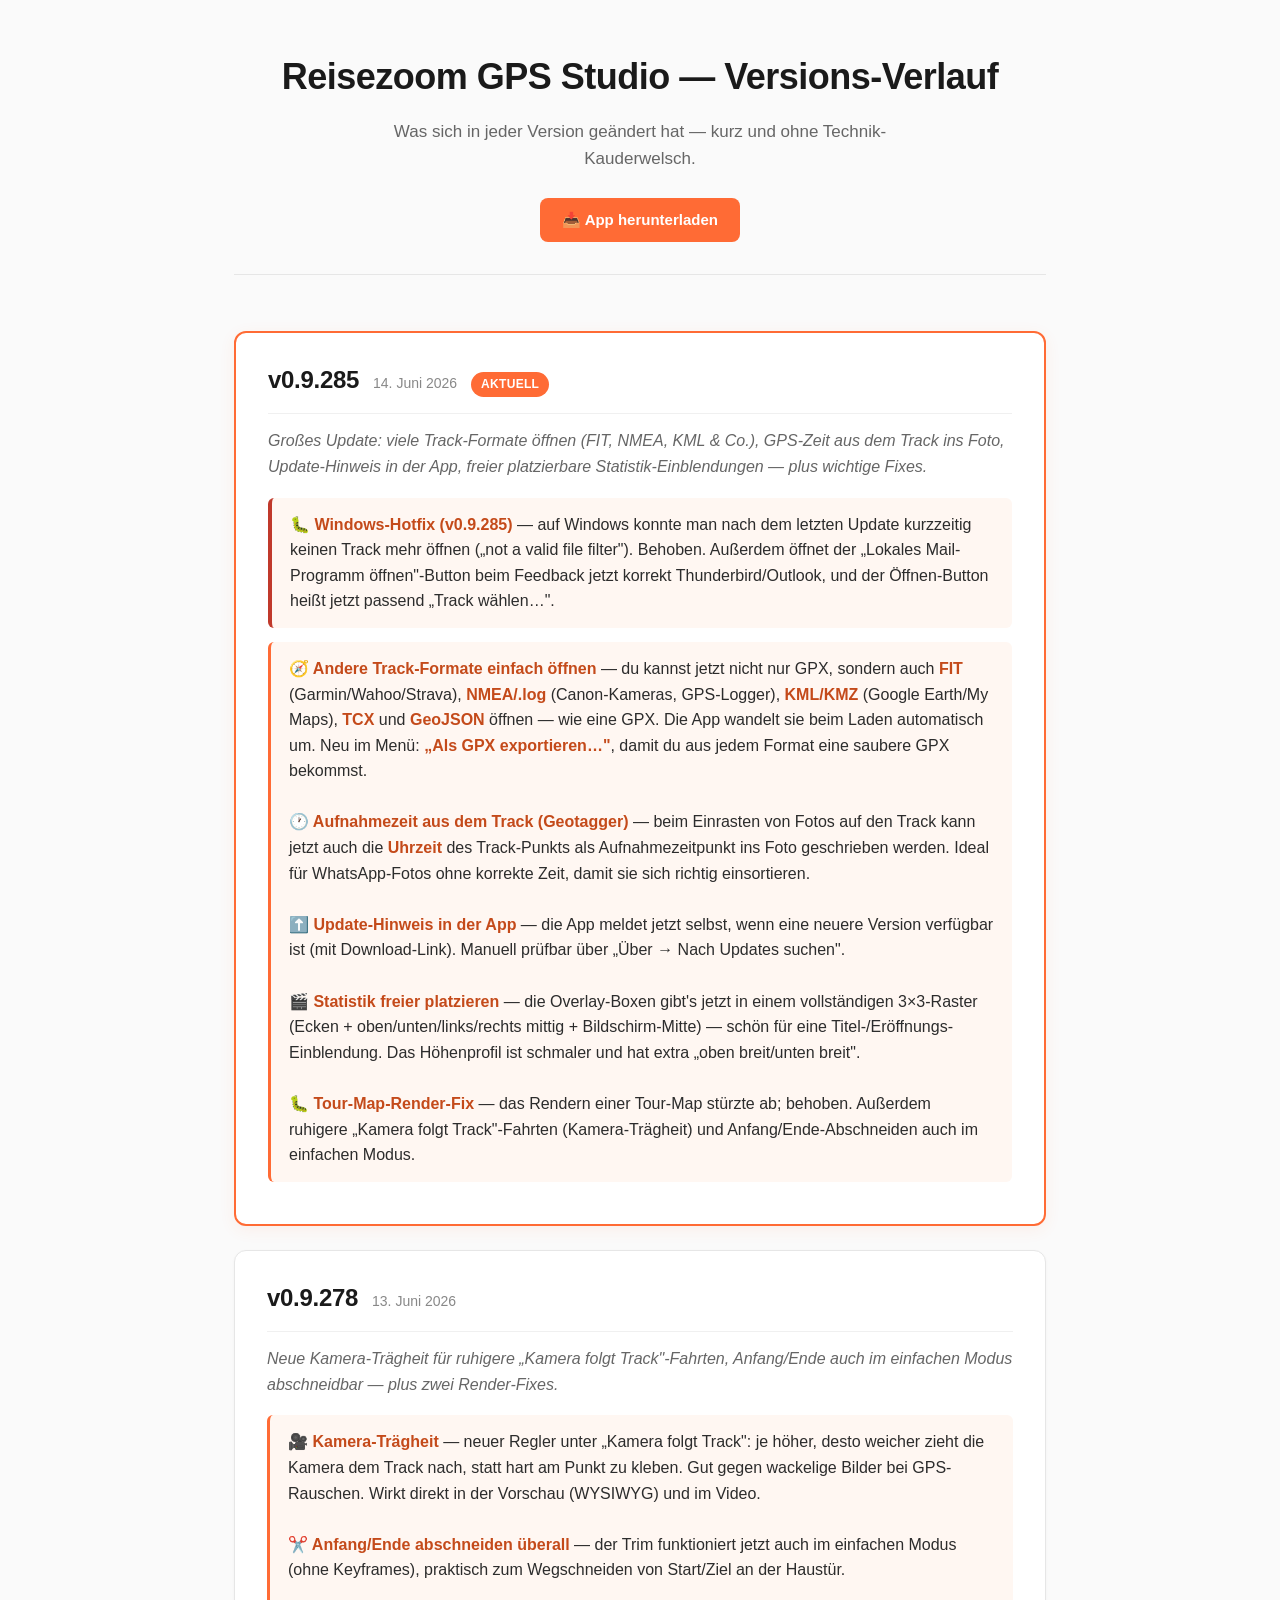
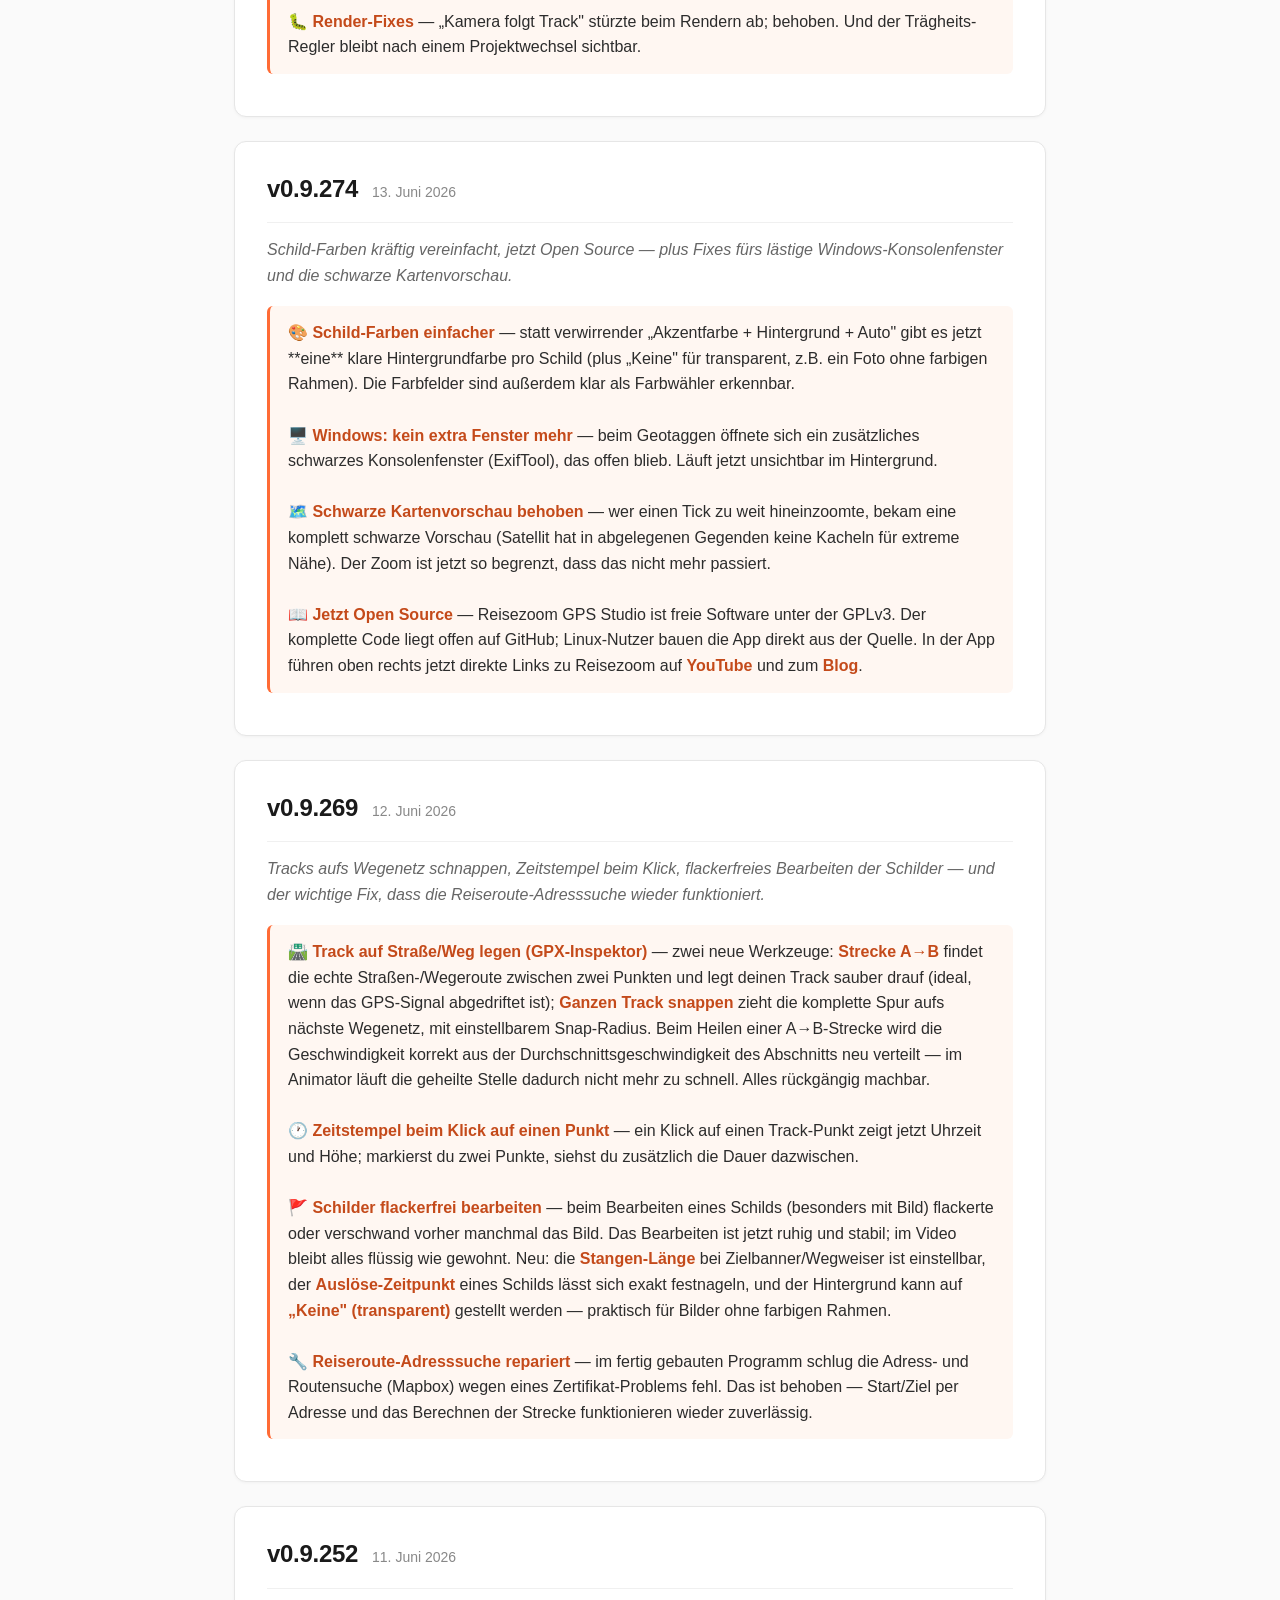
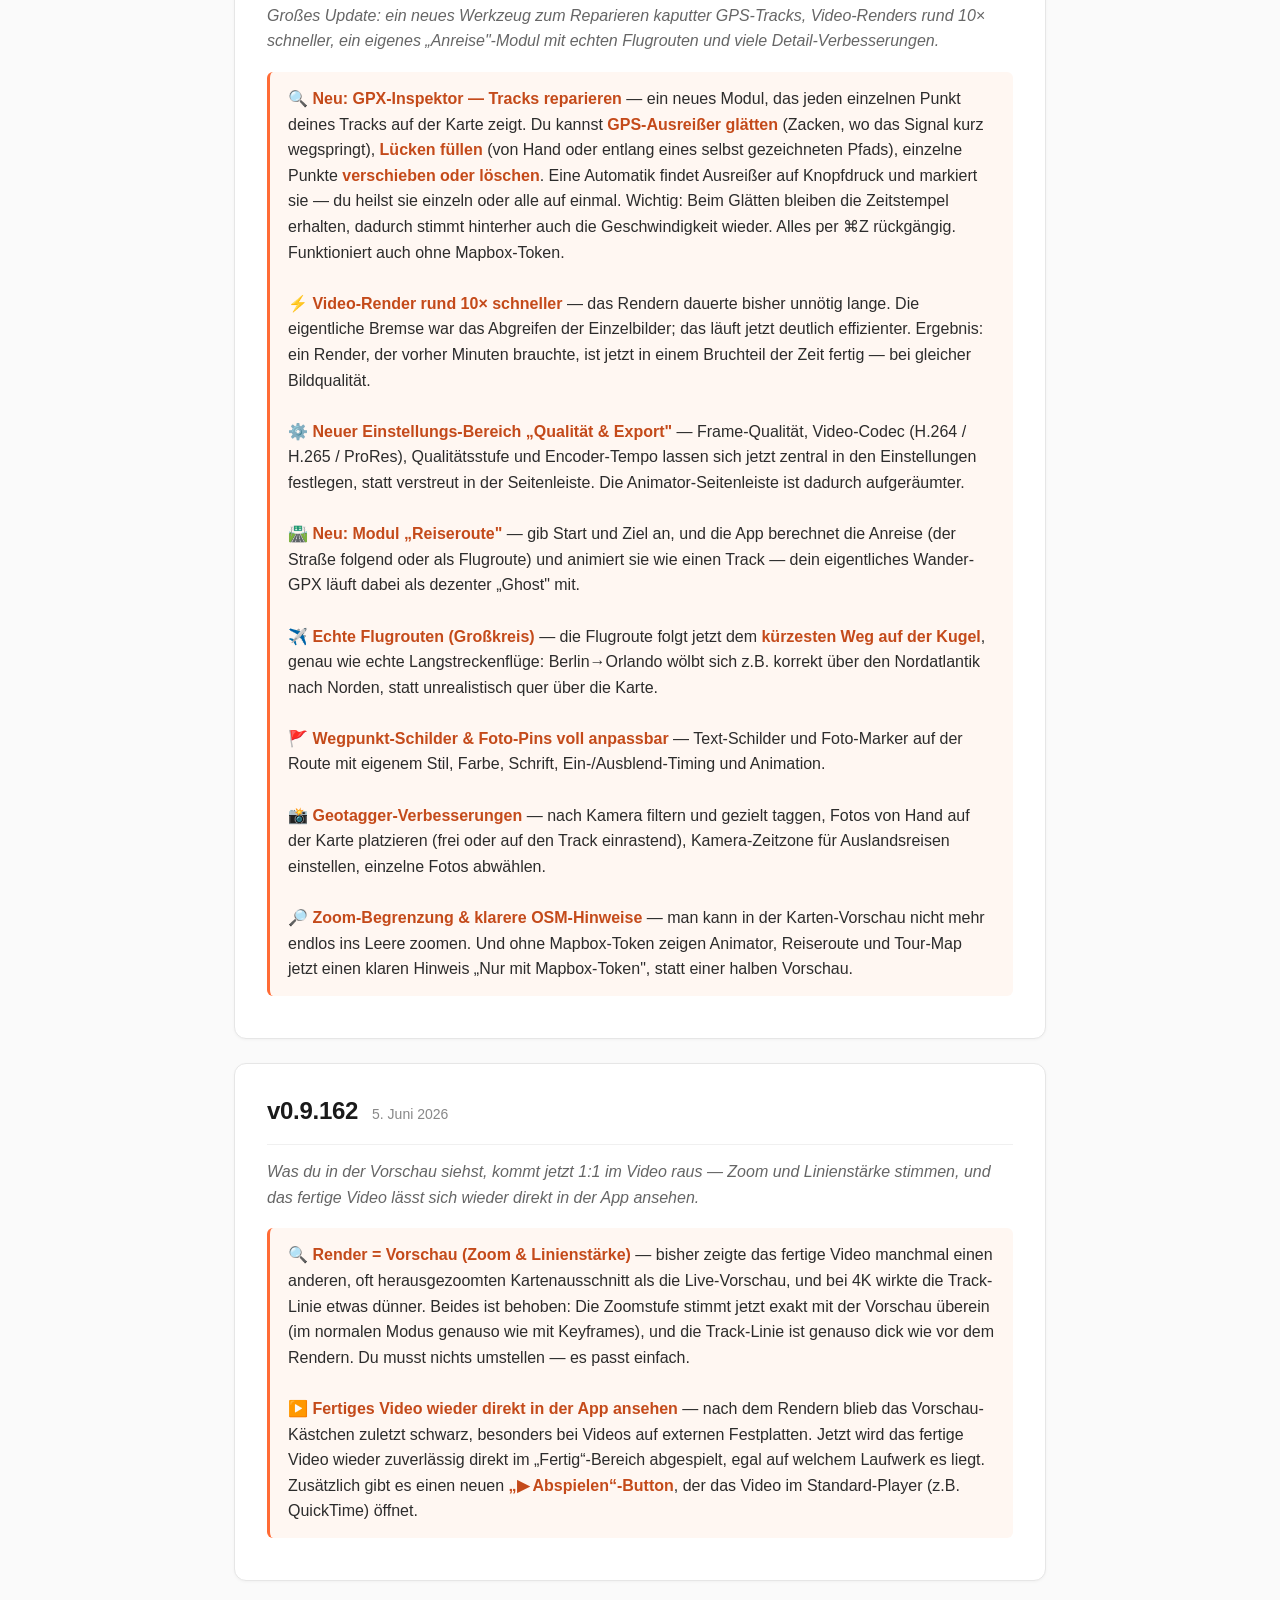
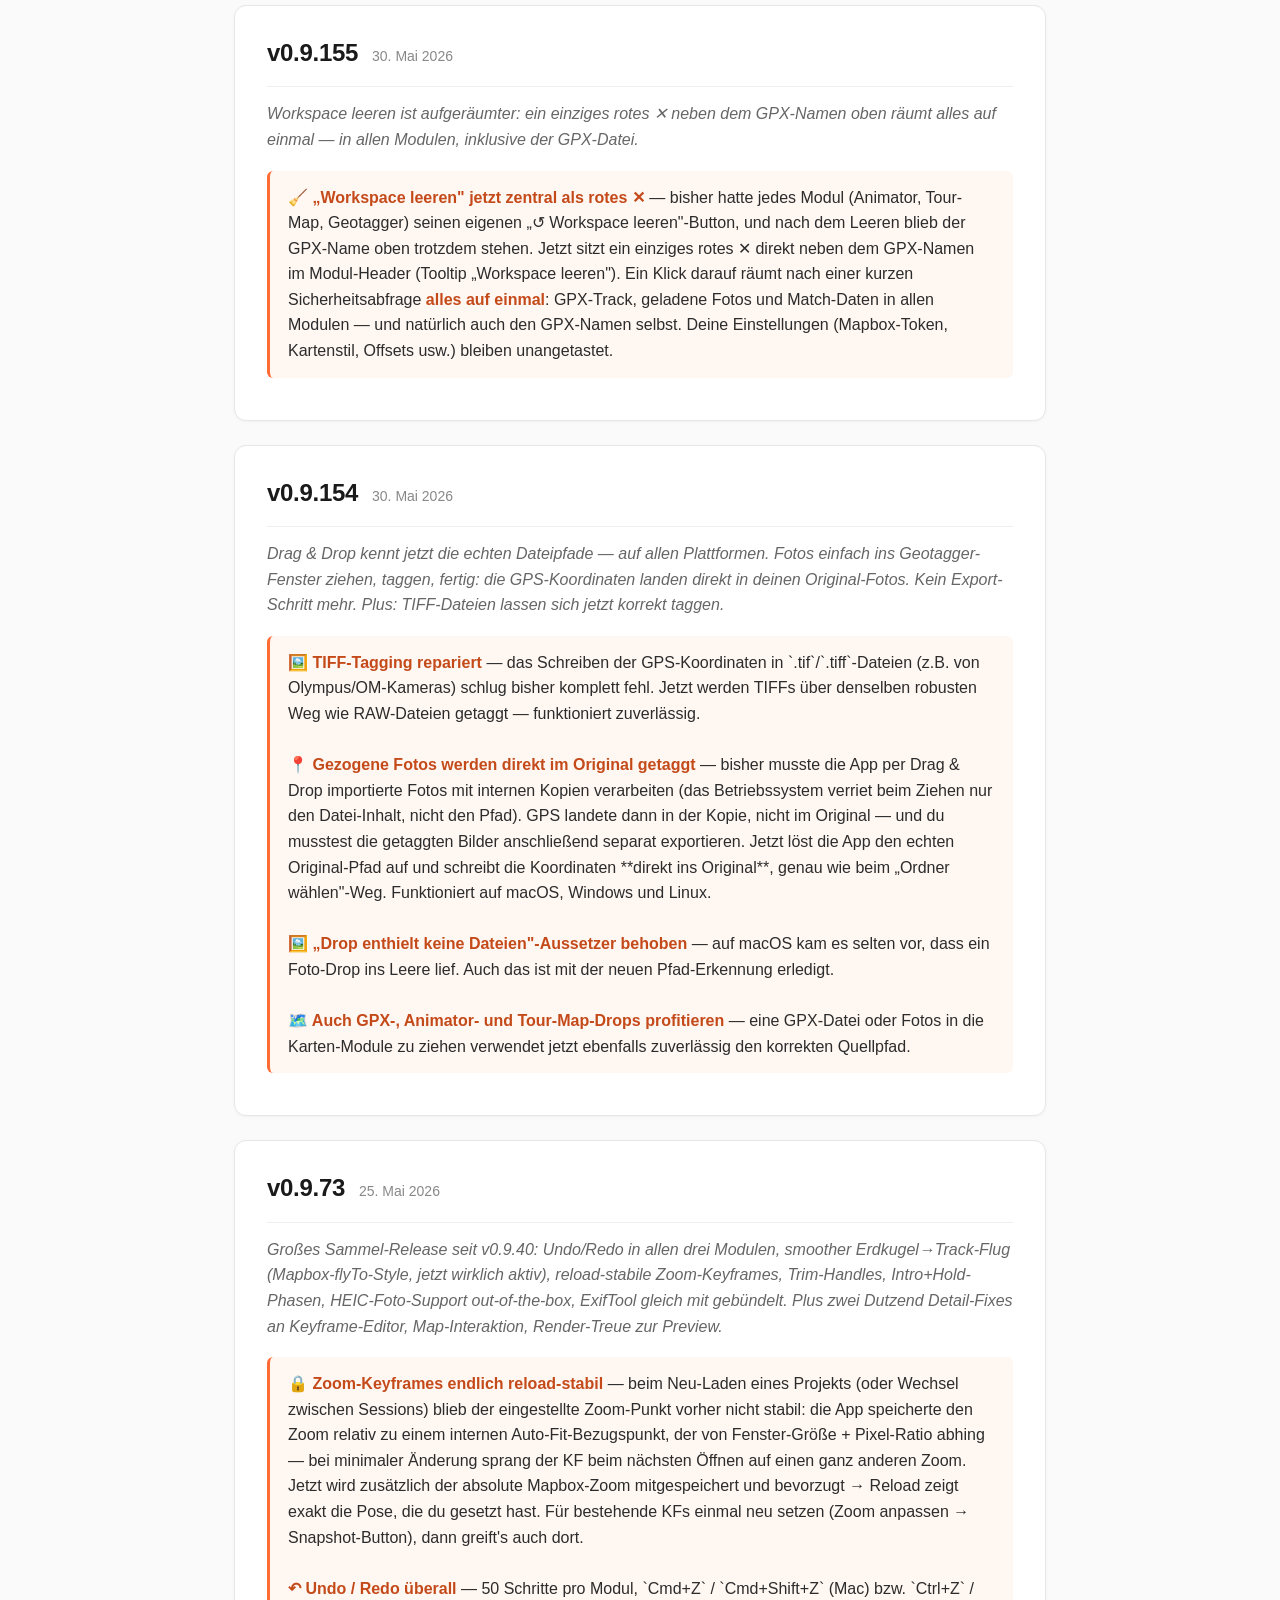
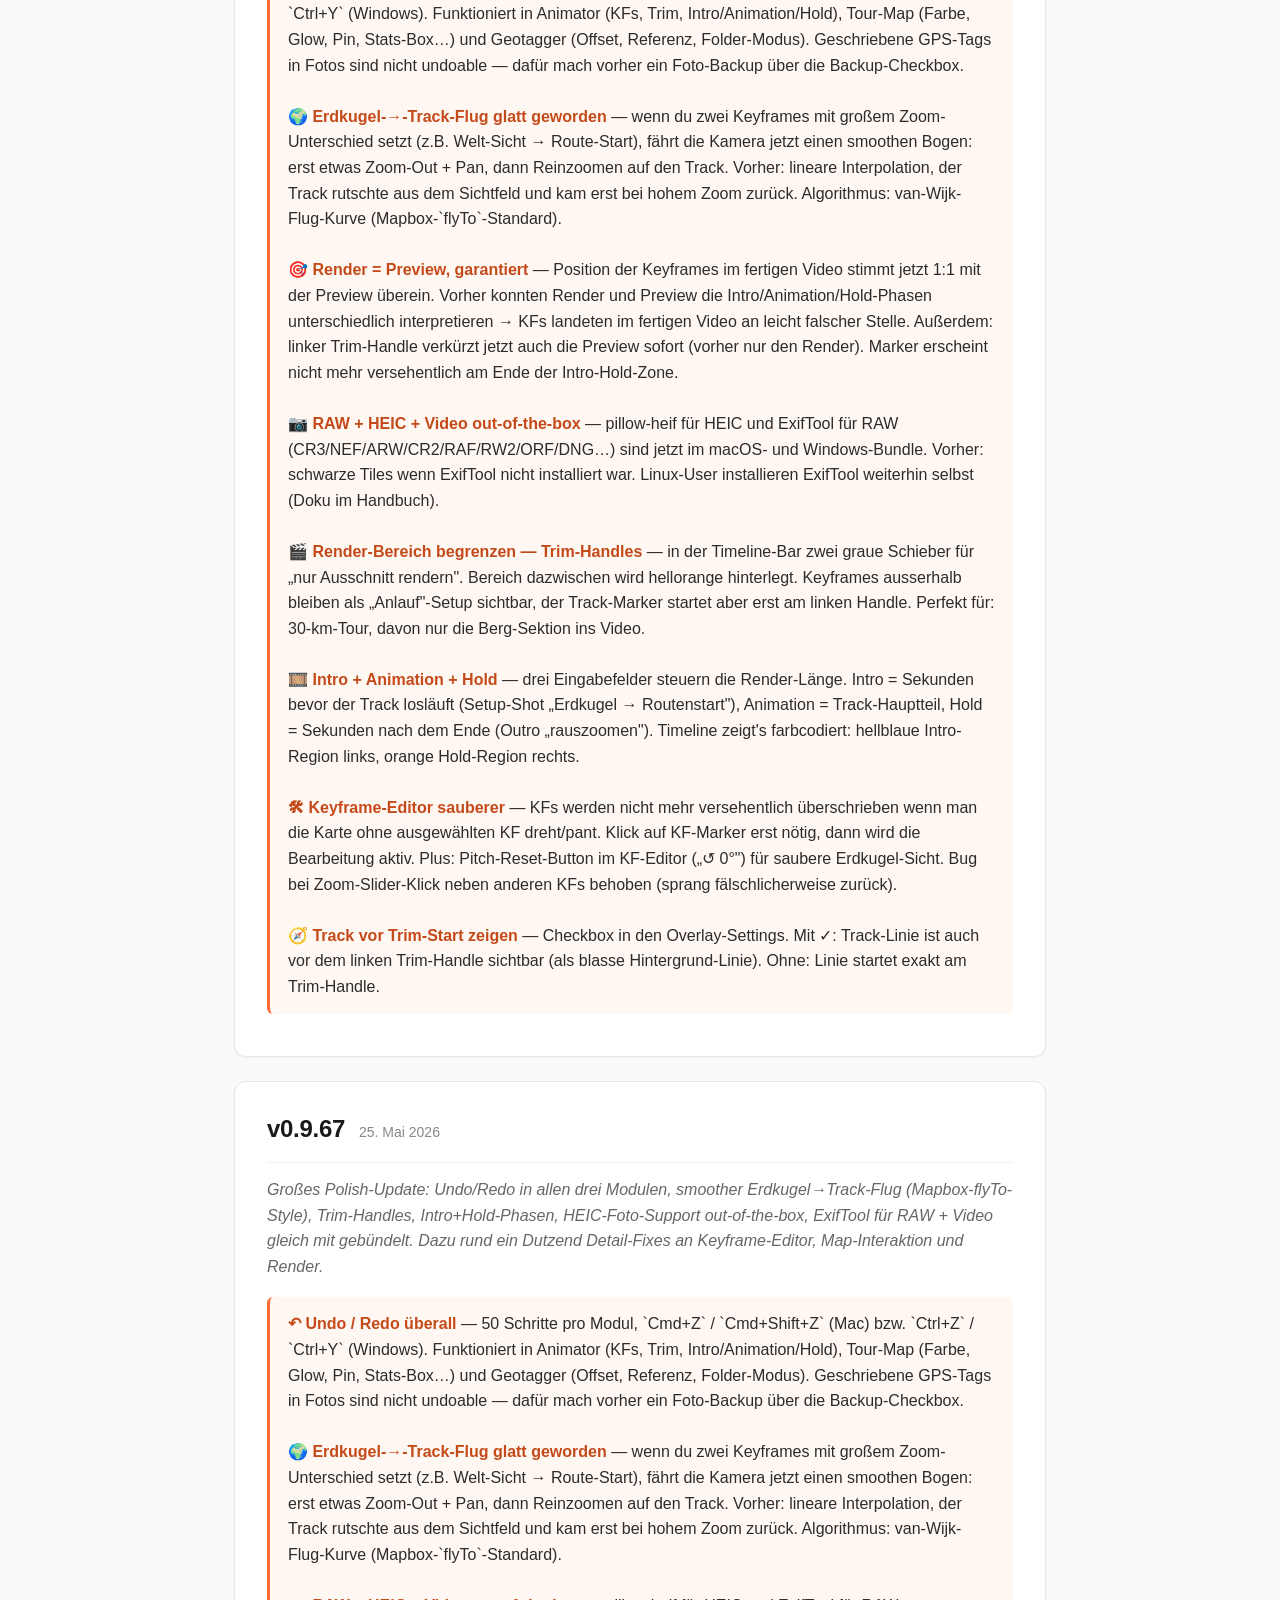
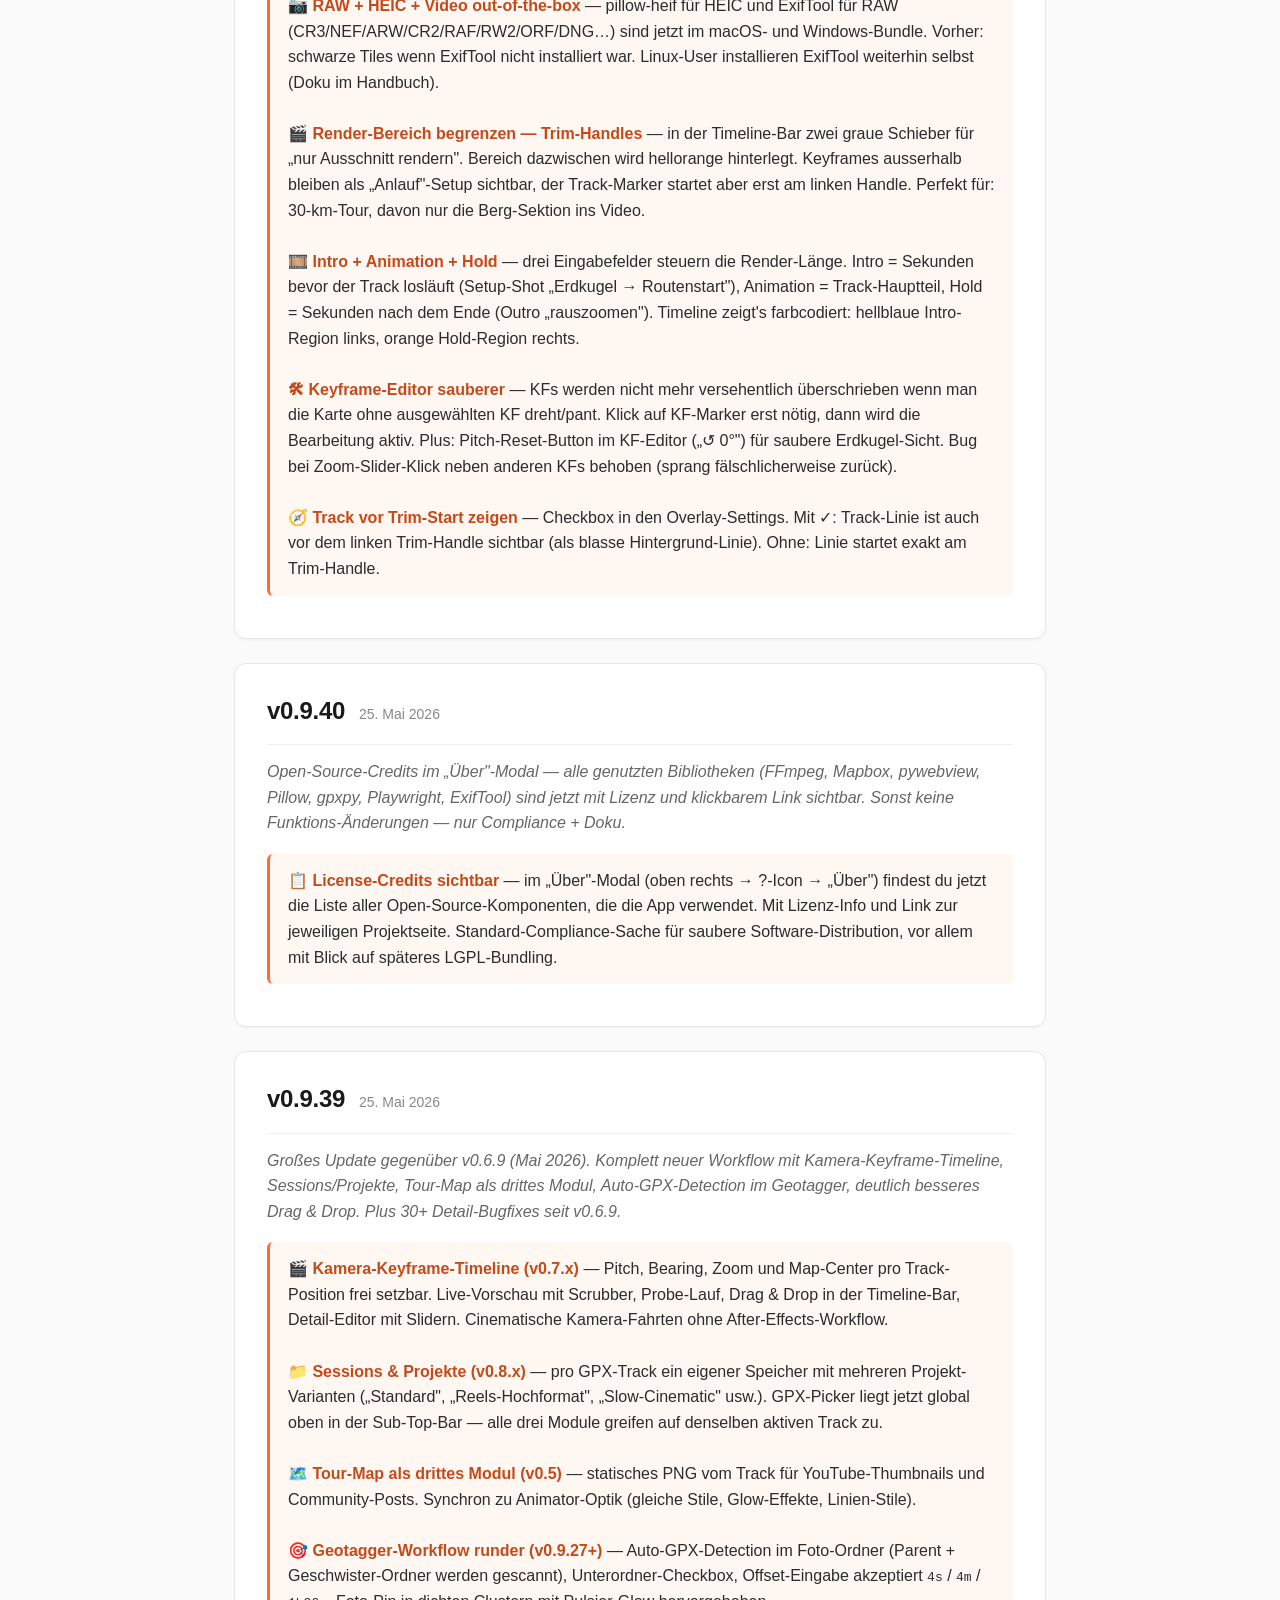
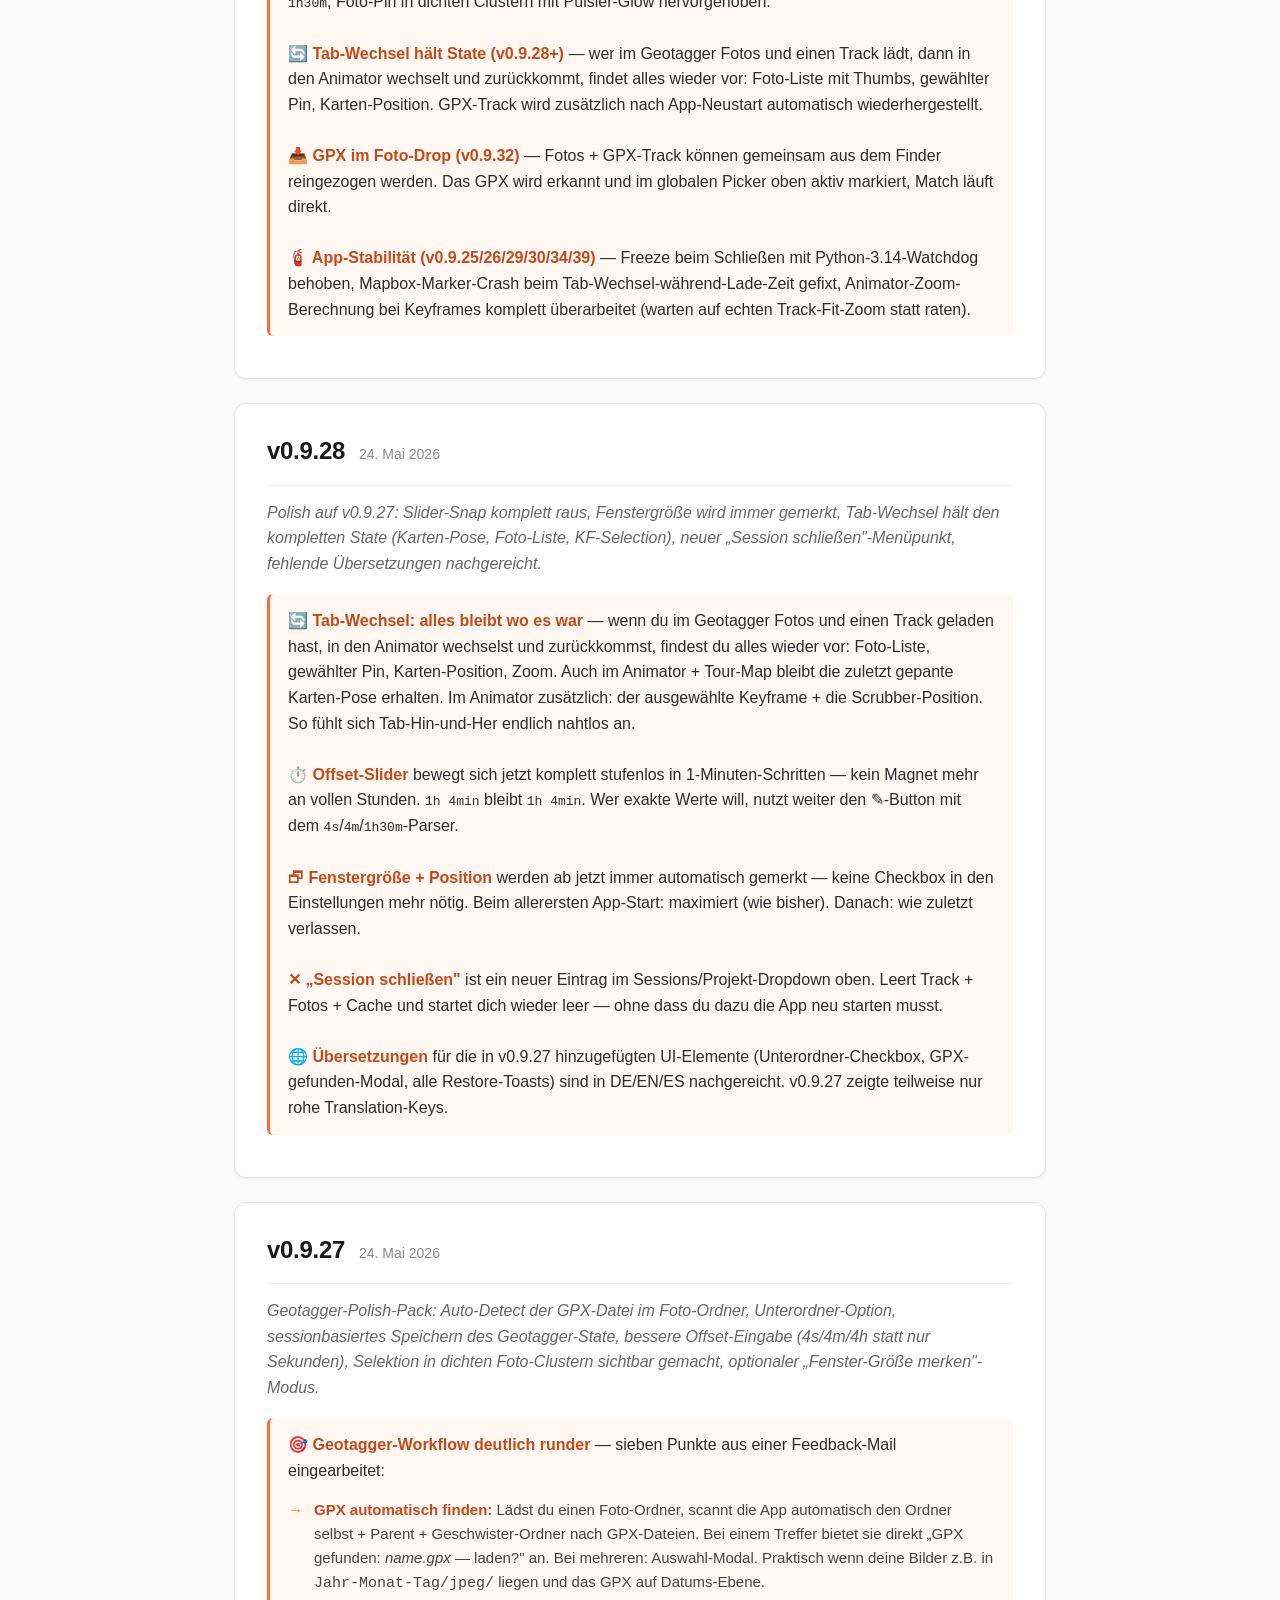
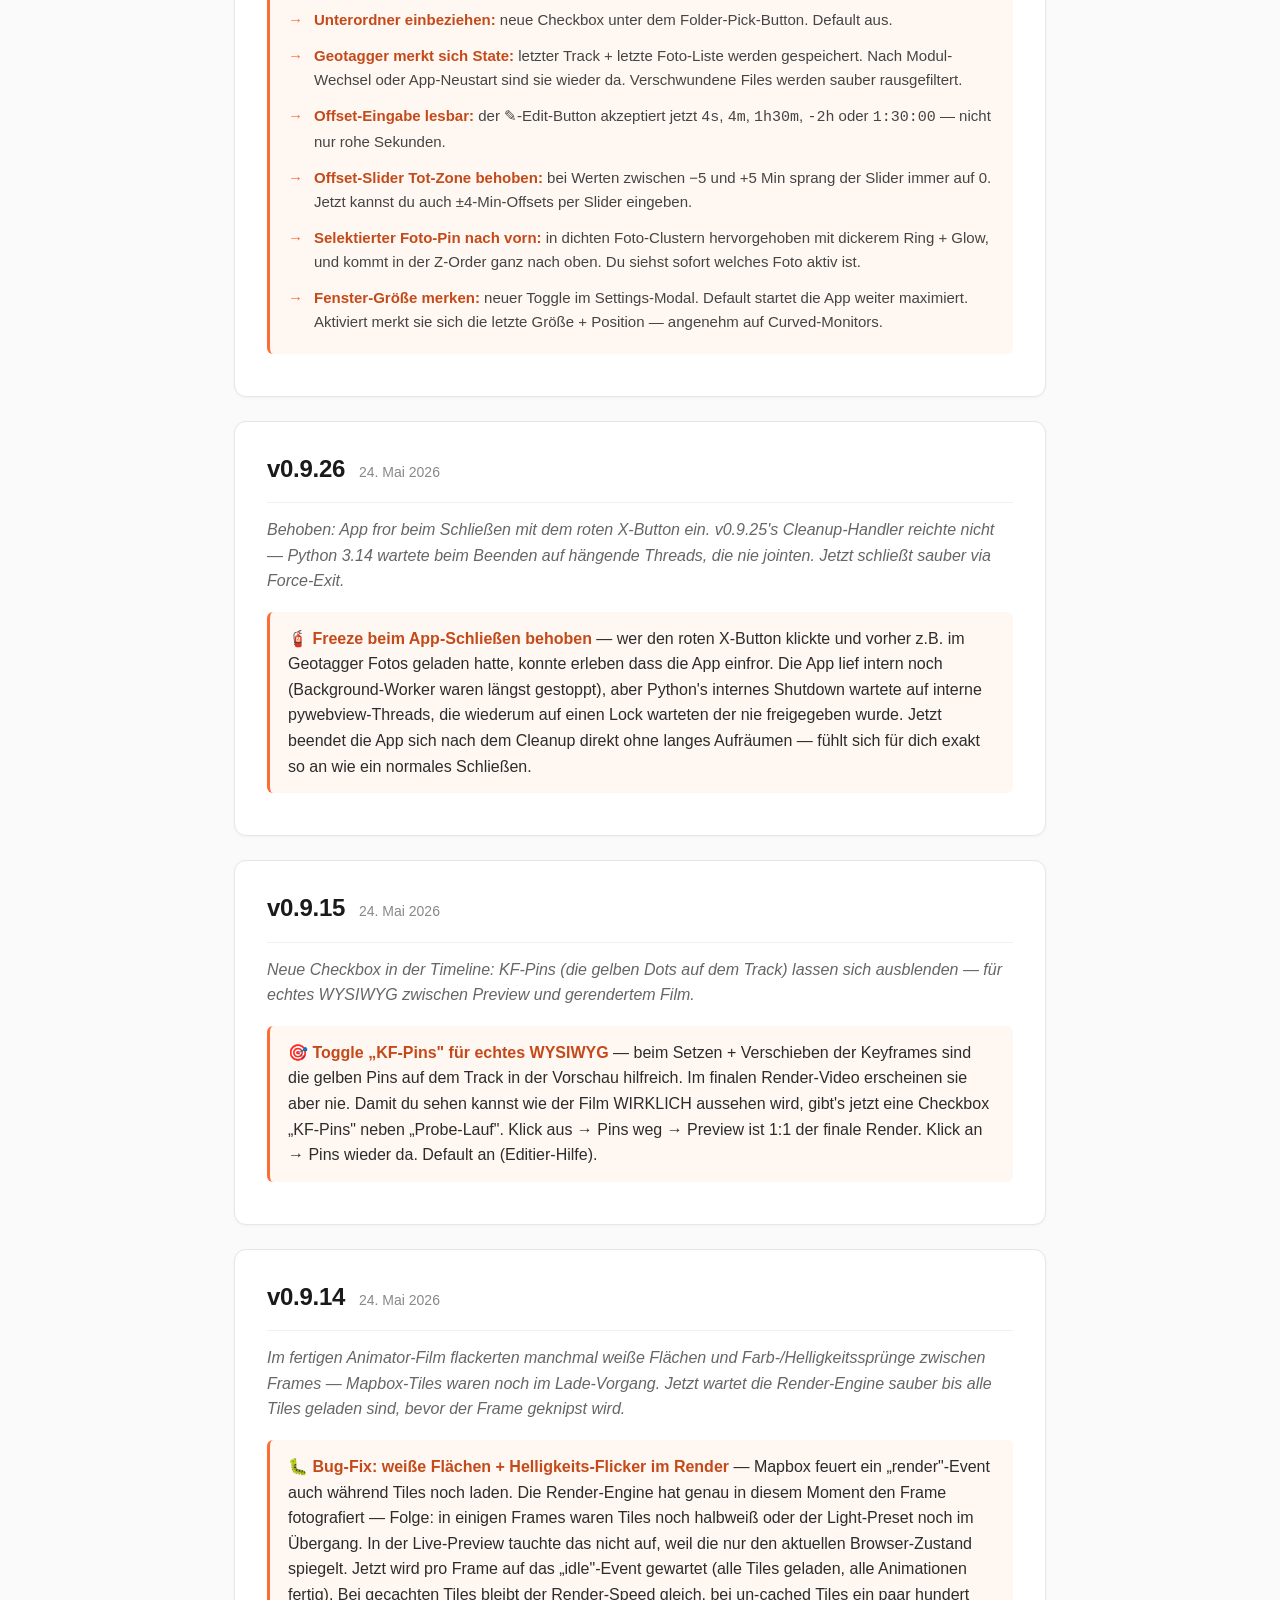
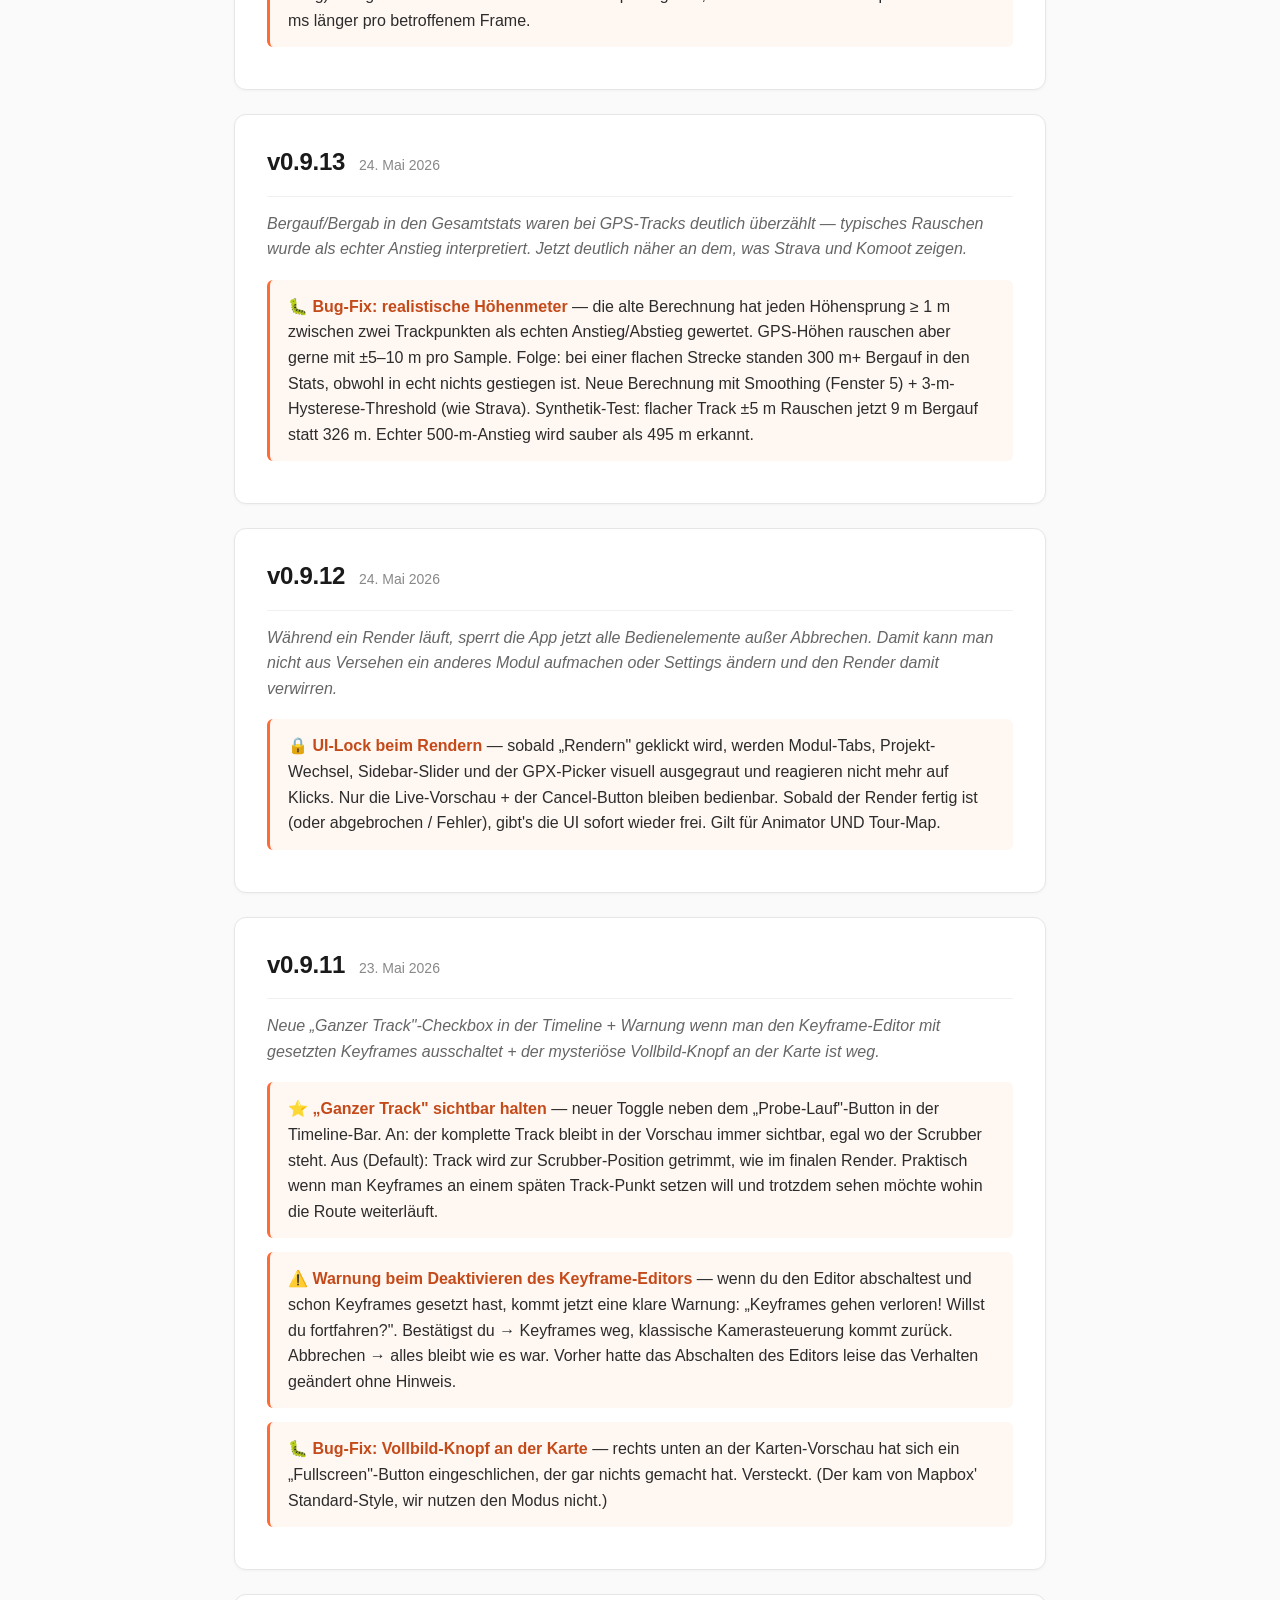
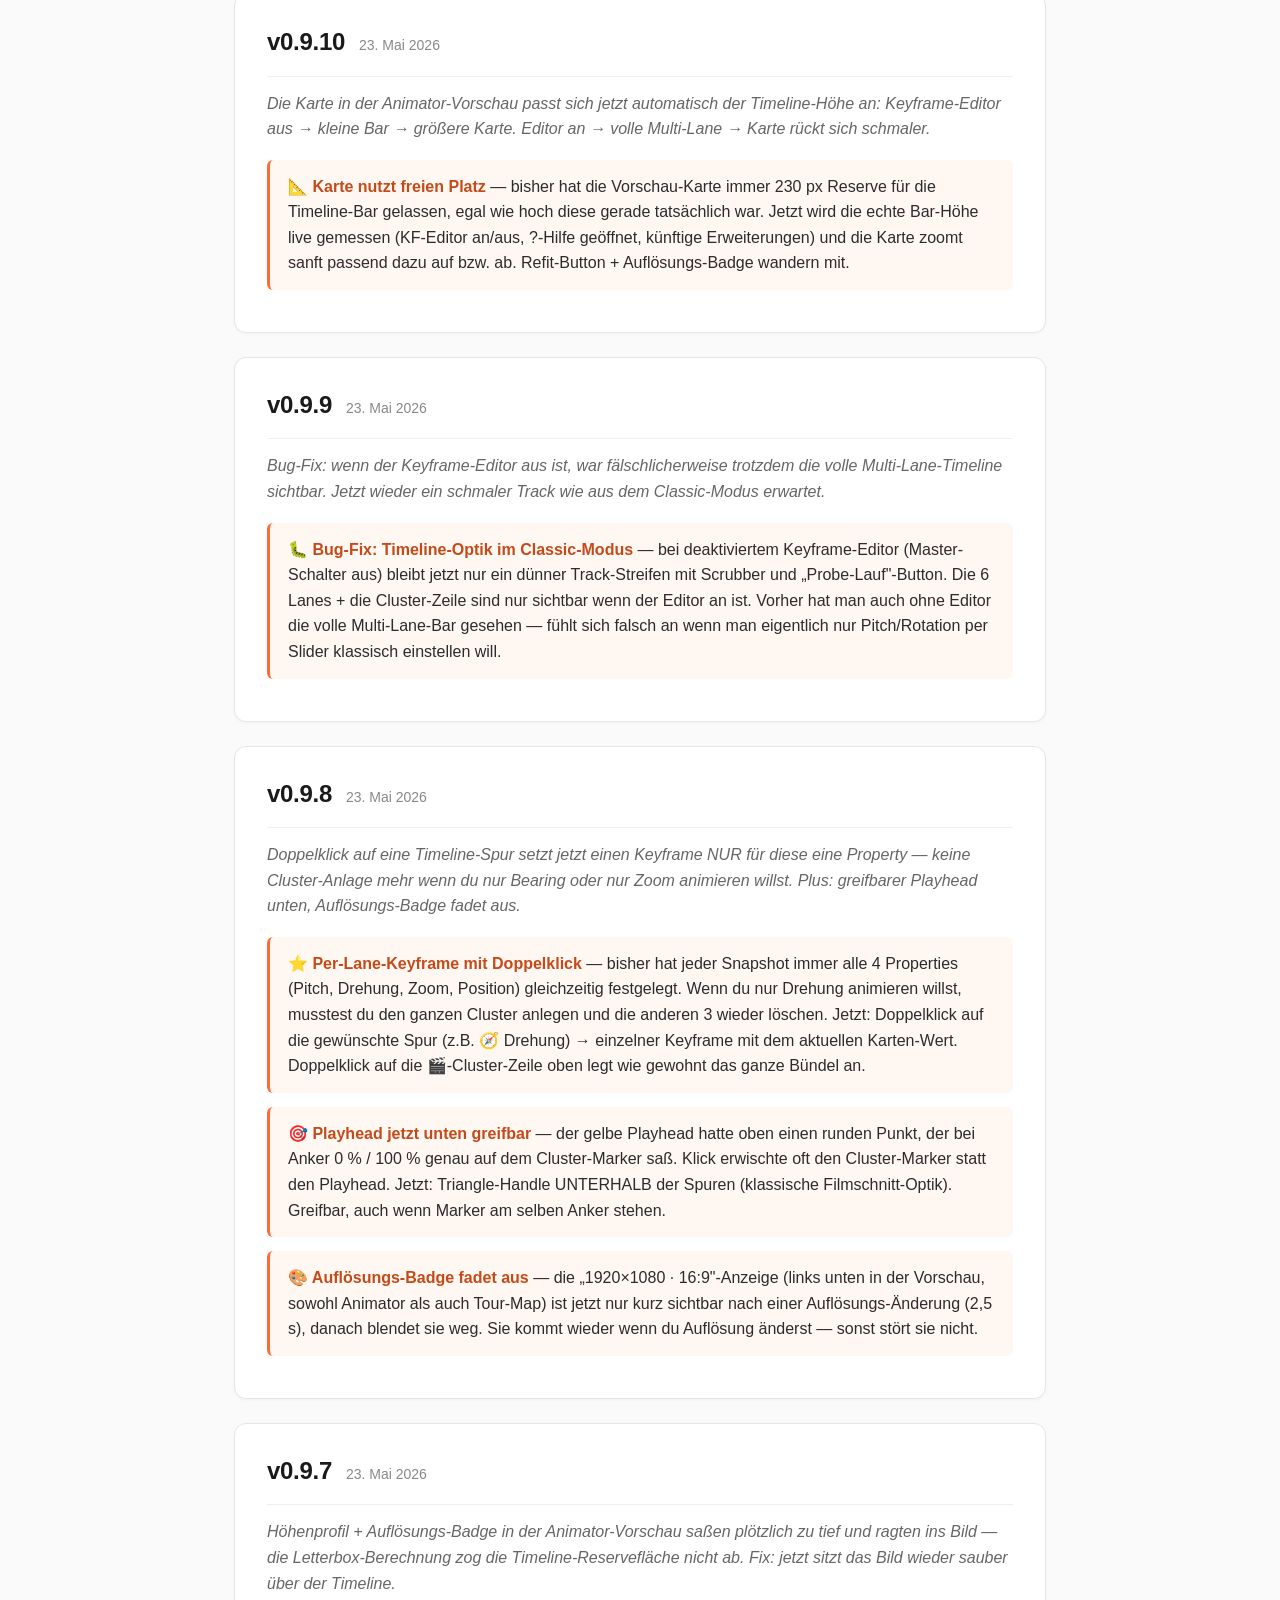
==== commit 35e0c47b: "v0.9.285: Windows-Hotfix — Track öffnen + mailto-Button (Beta-Tester) - KRITISCH: Datei-Filter 'Trac" ====
--- a/docs/CHANGELOG.html
+++ b/docs/CHANGELOG.html
@@ -109,9 +109,58 @@
 
 <article class="version latest">
   <div class="version-head">
+    <span class="version-num">v0.9.285</span>
+    <span class="version-date">14. Juni 2026</span>
+    <span class="version-badge">Aktuell</span>
+  </div>
+  <p class="version-tagline">Großes Update: viele Track-Formate öffnen (FIT, NMEA, KML & Co.), GPS-Zeit aus dem Track ins Foto, Update-Hinweis in der App, freier platzierbare Statistik-Einblendungen — plus wichtige Fixes.</p>
+
+  <div class="highlight" style="border-left:4px solid #c0392b;">
+    <strong>🐛 Windows-Hotfix (v0.9.285)</strong> — auf Windows konnte man nach dem letzten Update kurzzeitig keinen Track mehr öffnen („not a valid file filter"). Behoben. Außerdem öffnet der „Lokales Mail-Programm öffnen"-Button beim Feedback jetzt korrekt Thunderbird/Outlook, und der Öffnen-Button heißt jetzt passend „Track wählen…".
+  </div>
+
+  <div class="highlight">
+    <strong>🧭 Andere Track-Formate einfach öffnen</strong> — du kannst jetzt nicht nur GPX, sondern auch <strong>FIT</strong> (Garmin/Wahoo/Strava), <strong>NMEA/.log</strong> (Canon-Kameras, GPS-Logger), <strong>KML/KMZ</strong> (Google Earth/My Maps), <strong>TCX</strong> und <strong>GeoJSON</strong> öffnen — wie eine GPX. Die App wandelt sie beim Laden automatisch um. Neu im Menü: <strong>„Als GPX exportieren…"</strong>, damit du aus jedem Format eine saubere GPX bekommst.<br><br>
+    <strong>🕐 Aufnahmezeit aus dem Track (Geotagger)</strong> — beim Einrasten von Fotos auf den Track kann jetzt auch die <strong>Uhrzeit</strong> des Track-Punkts als Aufnahmezeitpunkt ins Foto geschrieben werden. Ideal für WhatsApp-Fotos ohne korrekte Zeit, damit sie sich richtig einsortieren.<br><br>
+    <strong>⬆️ Update-Hinweis in der App</strong> — die App meldet jetzt selbst, wenn eine neuere Version verfügbar ist (mit Download-Link). Manuell prüfbar über „Über → Nach Updates suchen".<br><br>
+    <strong>🎬 Statistik freier platzieren</strong> — die Overlay-Boxen gibt's jetzt in einem vollständigen 3×3-Raster (Ecken + oben/unten/links/rechts mittig + Bildschirm-Mitte) — schön für eine Titel-/Eröffnungs-Einblendung. Das Höhenprofil ist schmaler und hat extra „oben breit/unten breit".<br><br>
+    <strong>🐛 Tour-Map-Render-Fix</strong> — das Rendern einer Tour-Map stürzte ab; behoben. Außerdem ruhigere „Kamera folgt Track"-Fahrten (Kamera-Trägheit) und Anfang/Ende-Abschneiden auch im einfachen Modus.
+  </div>
+</article>
+
+<article class="version">
+  <div class="version-head">
+    <span class="version-num">v0.9.278</span>
+    <span class="version-date">13. Juni 2026</span>
+  </div>
+  <p class="version-tagline">Neue Kamera-Trägheit für ruhigere „Kamera folgt Track"-Fahrten, Anfang/Ende auch im einfachen Modus abschneidbar — plus zwei Render-Fixes.</p>
+
+  <div class="highlight">
+    <strong>🎥 Kamera-Trägheit</strong> — neuer Regler unter „Kamera folgt Track": je höher, desto weicher zieht die Kamera dem Track nach, statt hart am Punkt zu kleben. Gut gegen wackelige Bilder bei GPS-Rauschen. Wirkt direkt in der Vorschau (WYSIWYG) und im Video.<br><br>
+    <strong>✂️ Anfang/Ende abschneiden überall</strong> — der Trim funktioniert jetzt auch im einfachen Modus (ohne Keyframes), praktisch zum Wegschneiden von Start/Ziel an der Haustür.<br><br>
+    <strong>🐛 Render-Fixes</strong> — „Kamera folgt Track" stürzte beim Rendern ab; behoben. Und der Trägheits-Regler bleibt nach einem Projektwechsel sichtbar.
+  </div>
+</article>
+
+<article class="version">
+  <div class="version-head">
+    <span class="version-num">v0.9.274</span>
+    <span class="version-date">13. Juni 2026</span>
+  </div>
+  <p class="version-tagline">Schild-Farben kräftig vereinfacht, jetzt Open Source — plus Fixes fürs lästige Windows-Konsolenfenster und die schwarze Kartenvorschau.</p>
+
+  <div class="highlight">
+    <strong>🎨 Schild-Farben einfacher</strong> — statt verwirrender „Akzentfarbe + Hintergrund + Auto" gibt es jetzt **eine** klare Hintergrundfarbe pro Schild (plus „Keine" für transparent, z.B. ein Foto ohne farbigen Rahmen). Die Farbfelder sind außerdem klar als Farbwähler erkennbar.<br><br>
+    <strong>🖥️ Windows: kein extra Fenster mehr</strong> — beim Geotaggen öffnete sich ein zusätzliches schwarzes Konsolenfenster (ExifTool), das offen blieb. Läuft jetzt unsichtbar im Hintergrund.<br><br>
+    <strong>🗺️ Schwarze Kartenvorschau behoben</strong> — wer einen Tick zu weit hineinzoomte, bekam eine komplett schwarze Vorschau (Satellit hat in abgelegenen Gegenden keine Kacheln für extreme Nähe). Der Zoom ist jetzt so begrenzt, dass das nicht mehr passiert.<br><br>
+    <strong>📖 Jetzt Open Source</strong> — Reisezoom GPS Studio ist freie Software unter der GPLv3. Der komplette Code liegt offen auf GitHub; Linux-Nutzer bauen die App direkt aus der Quelle. In der App führen oben rechts jetzt direkte Links zu Reisezoom auf <strong>YouTube</strong> und zum <strong>Blog</strong>.
+  </div>
+</article>
+
+<article class="version">
+  <div class="version-head">
     <span class="version-num">v0.9.269</span>
     <span class="version-date">12. Juni 2026</span>
-    <span class="version-badge">Aktuell</span>
   </div>
   <p class="version-tagline">Tracks aufs Wegenetz schnappen, Zeitstempel beim Klick, flackerfreies Bearbeiten der Schilder — und der wichtige Fix, dass die Reiseroute-Adresssuche wieder funktioniert.</p>
 
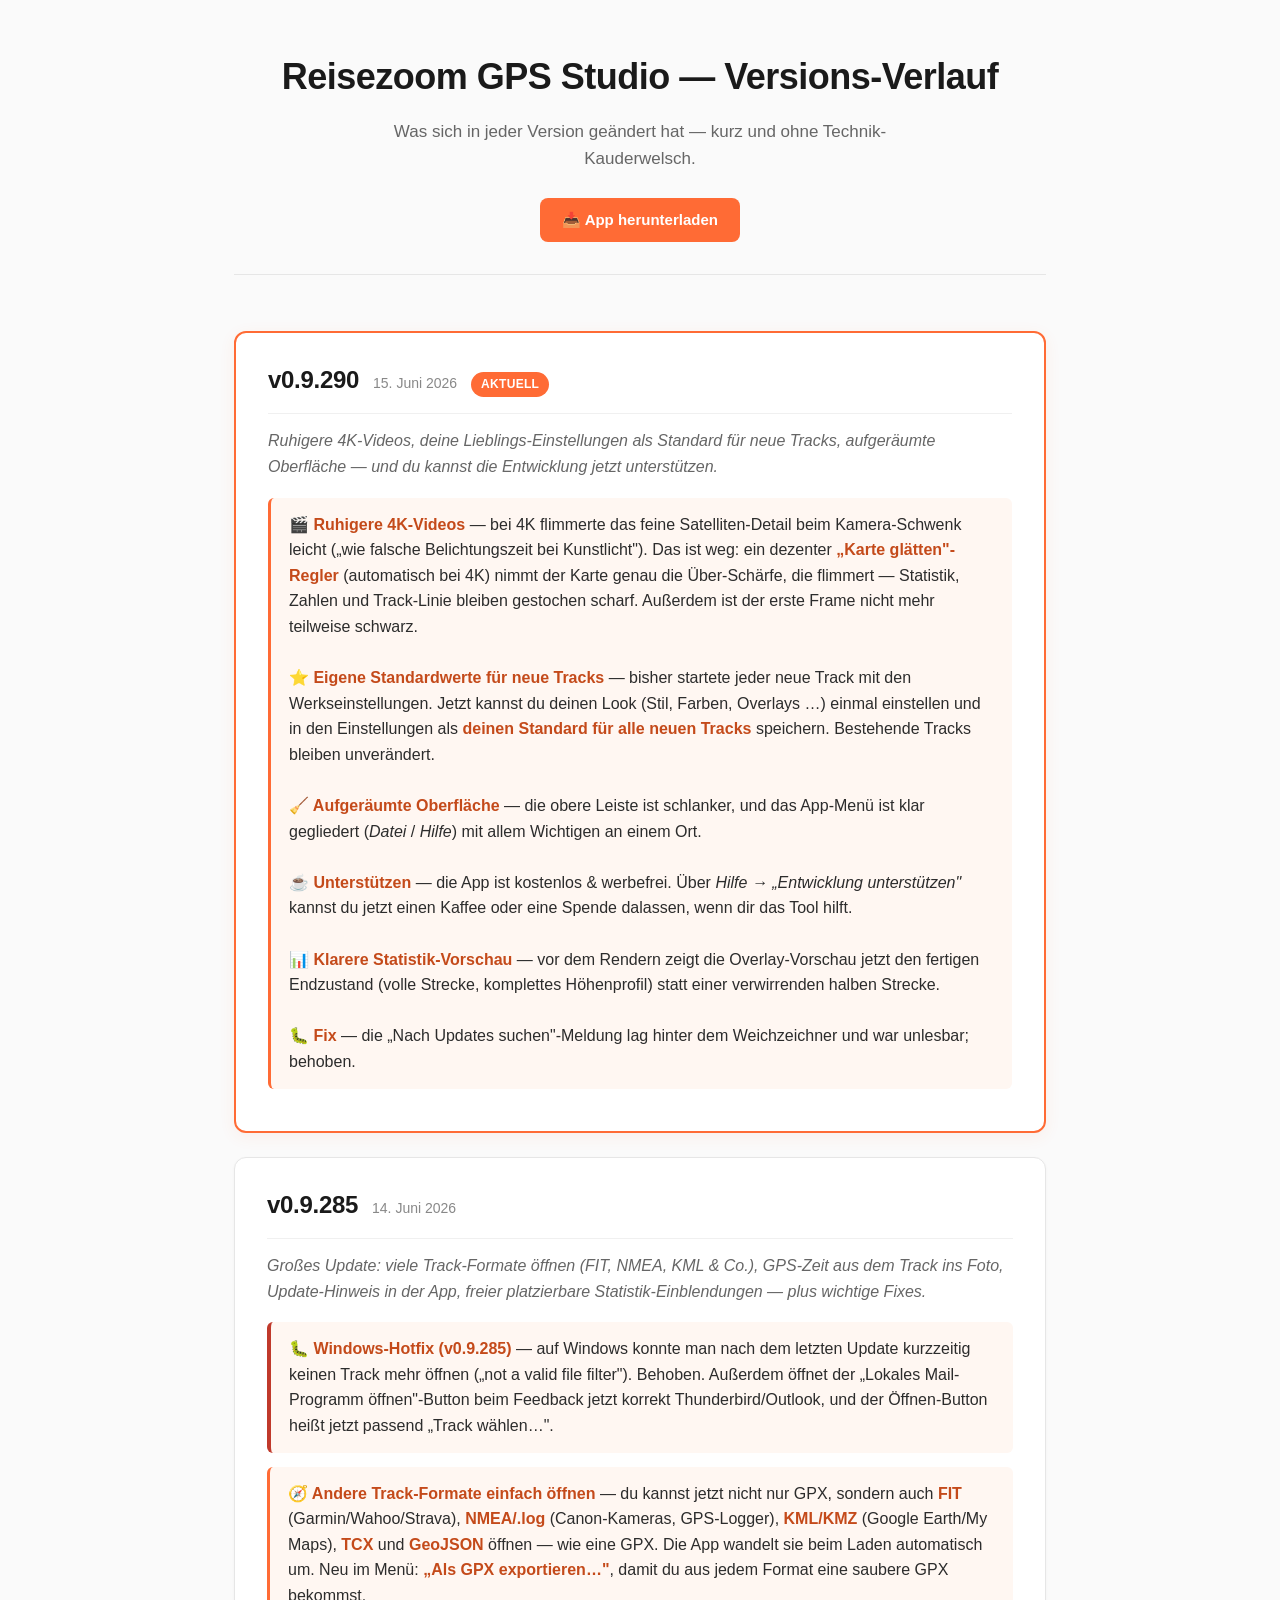
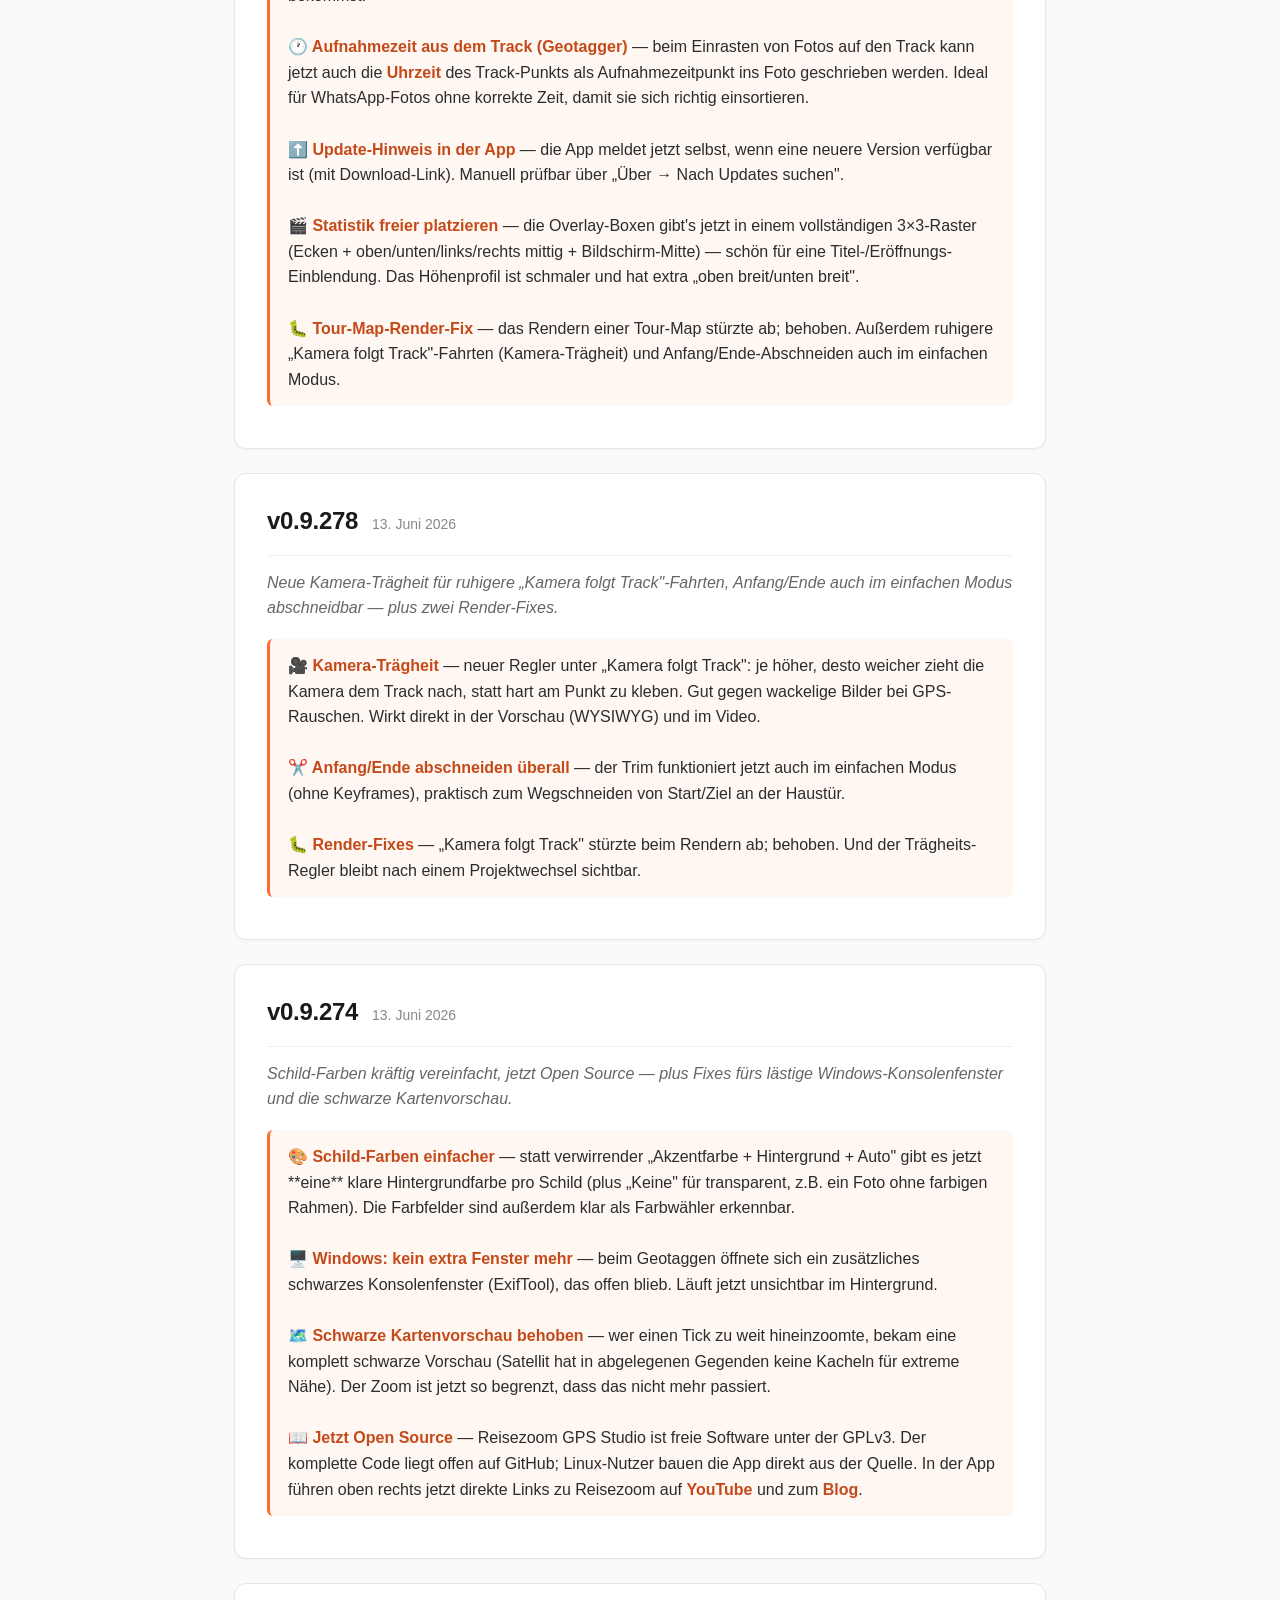
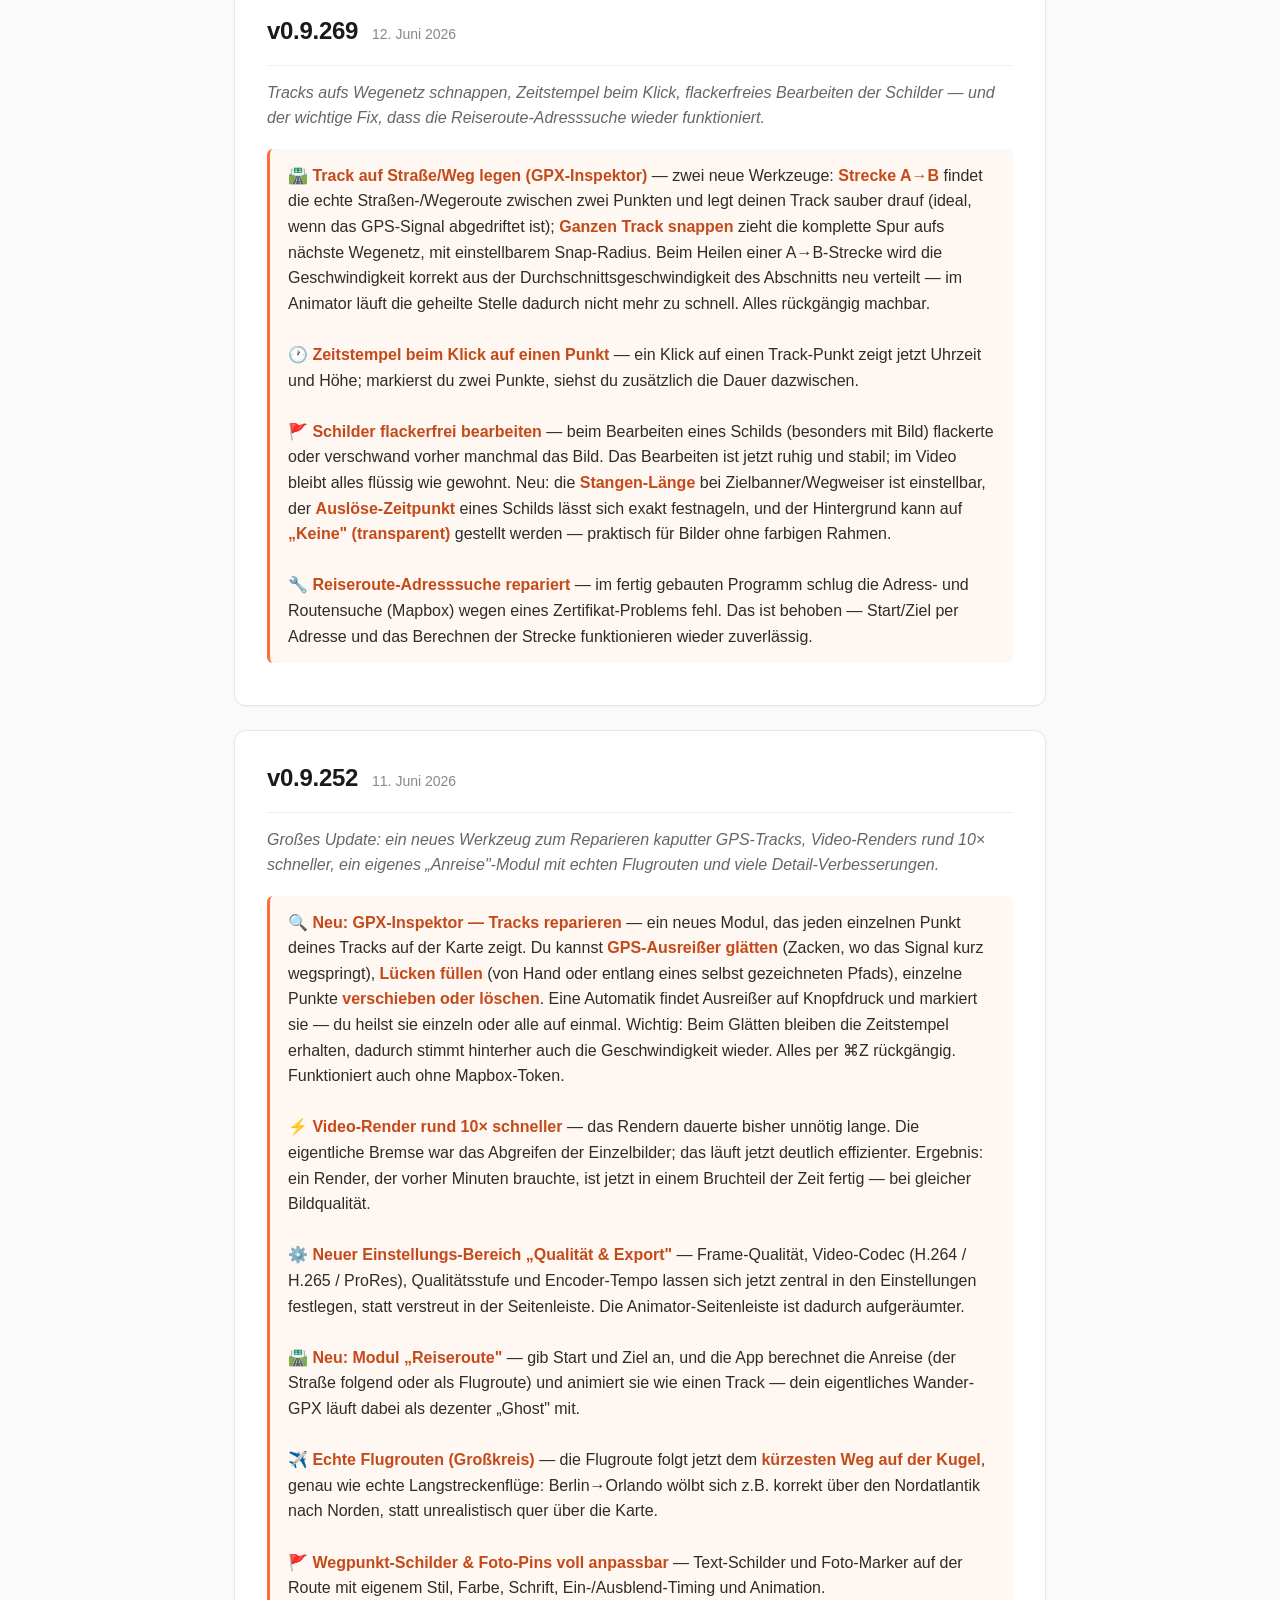
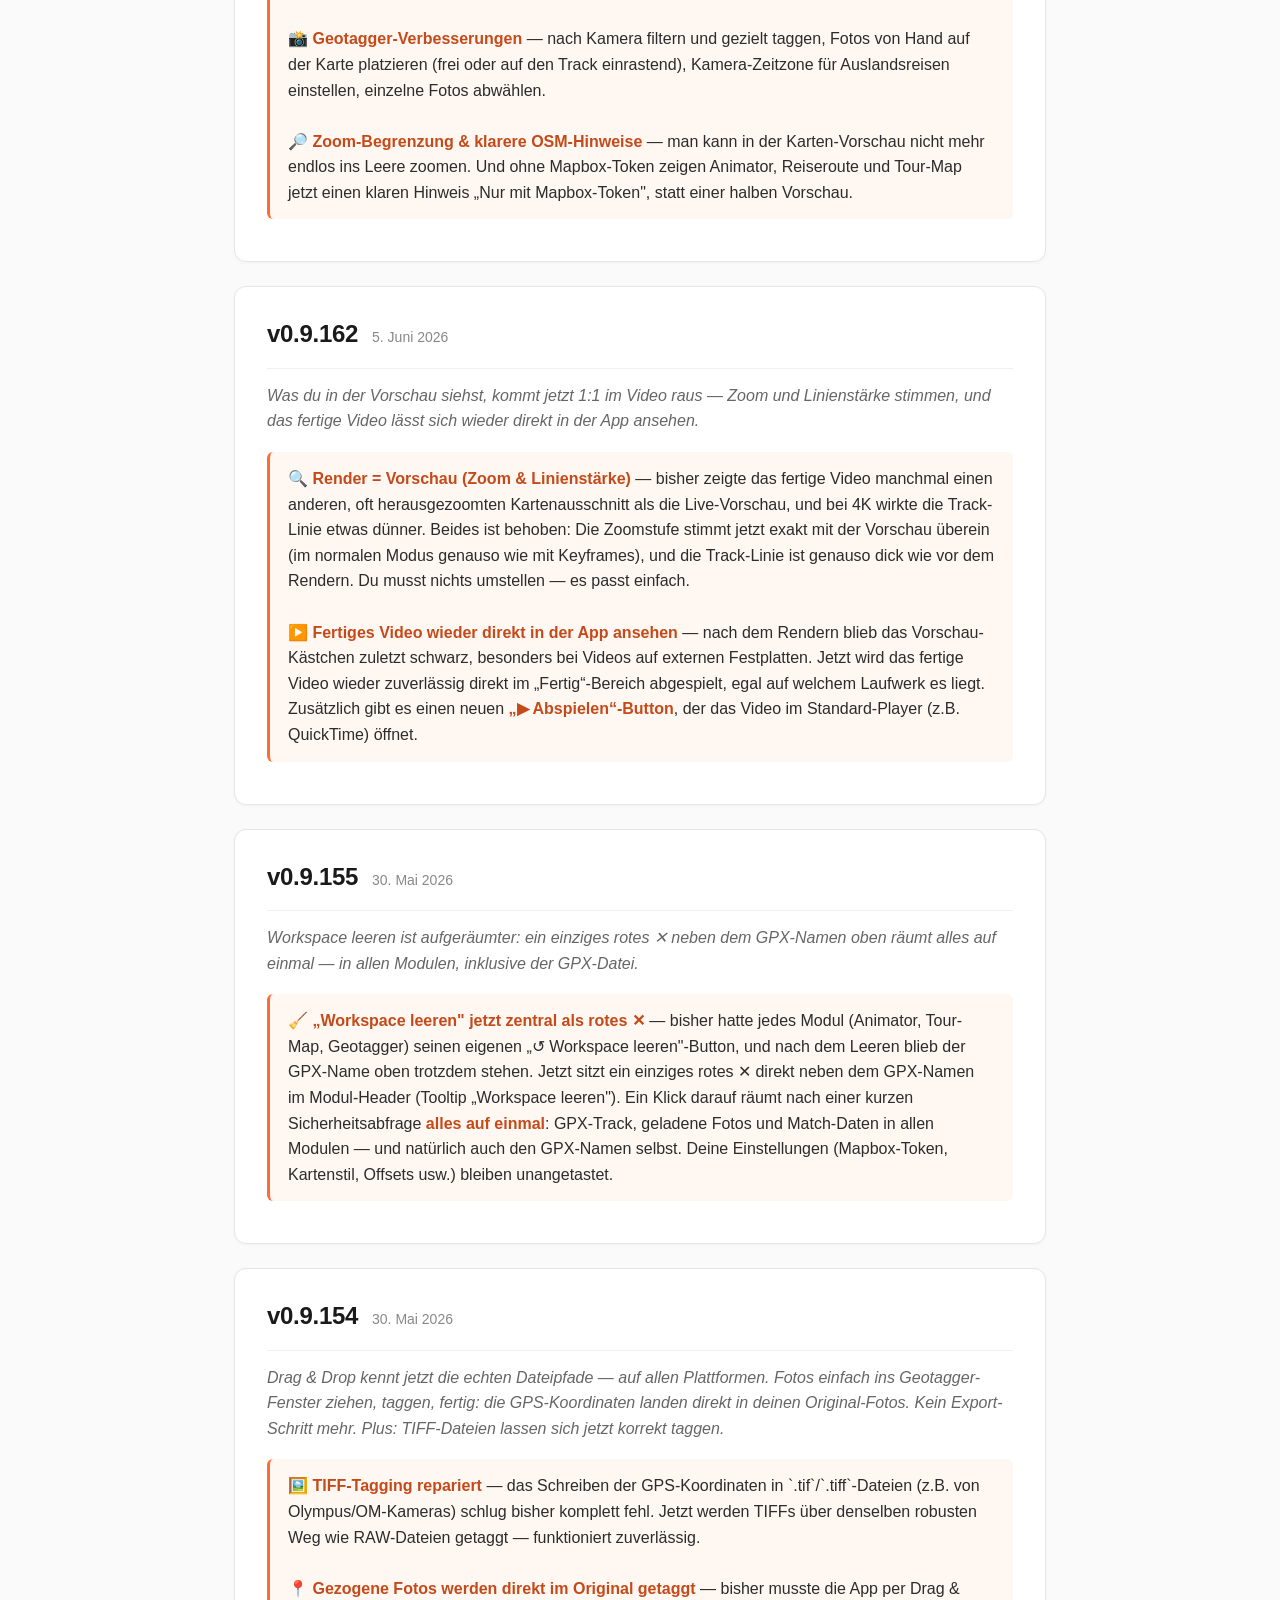
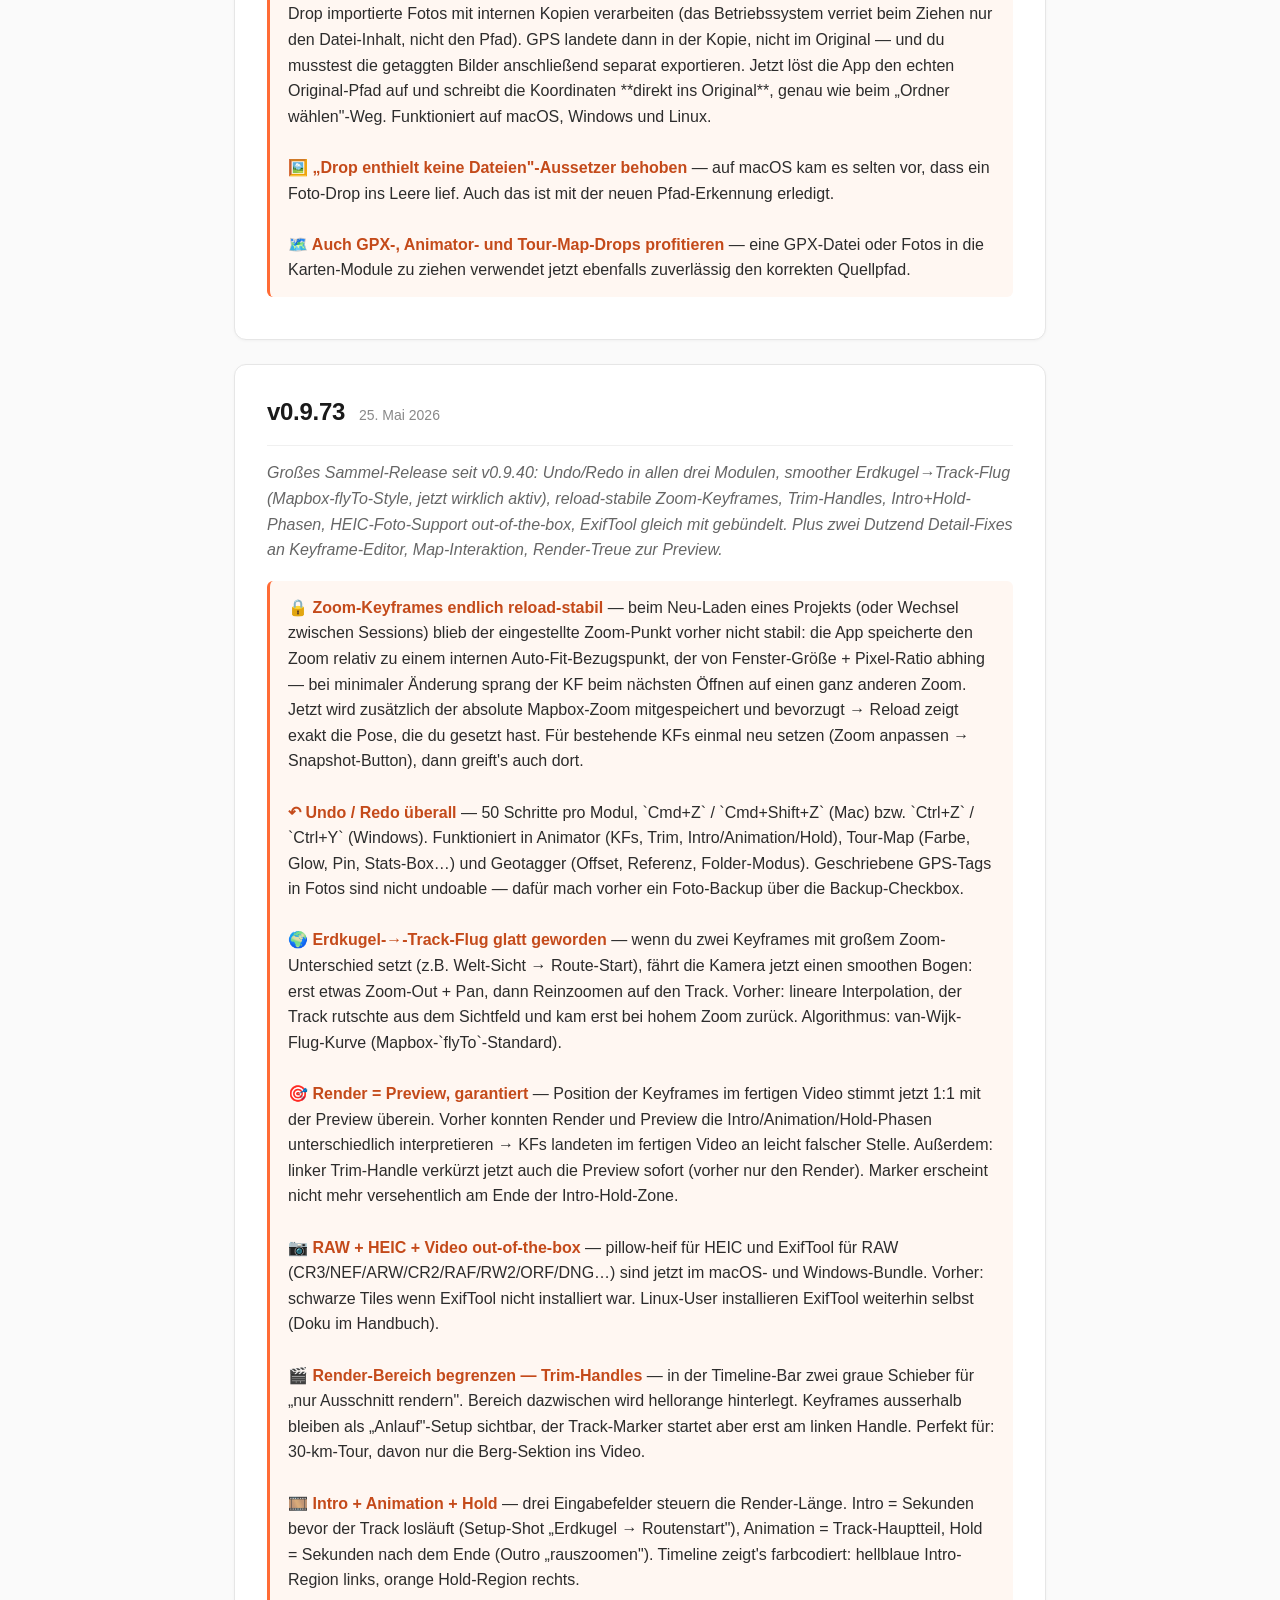
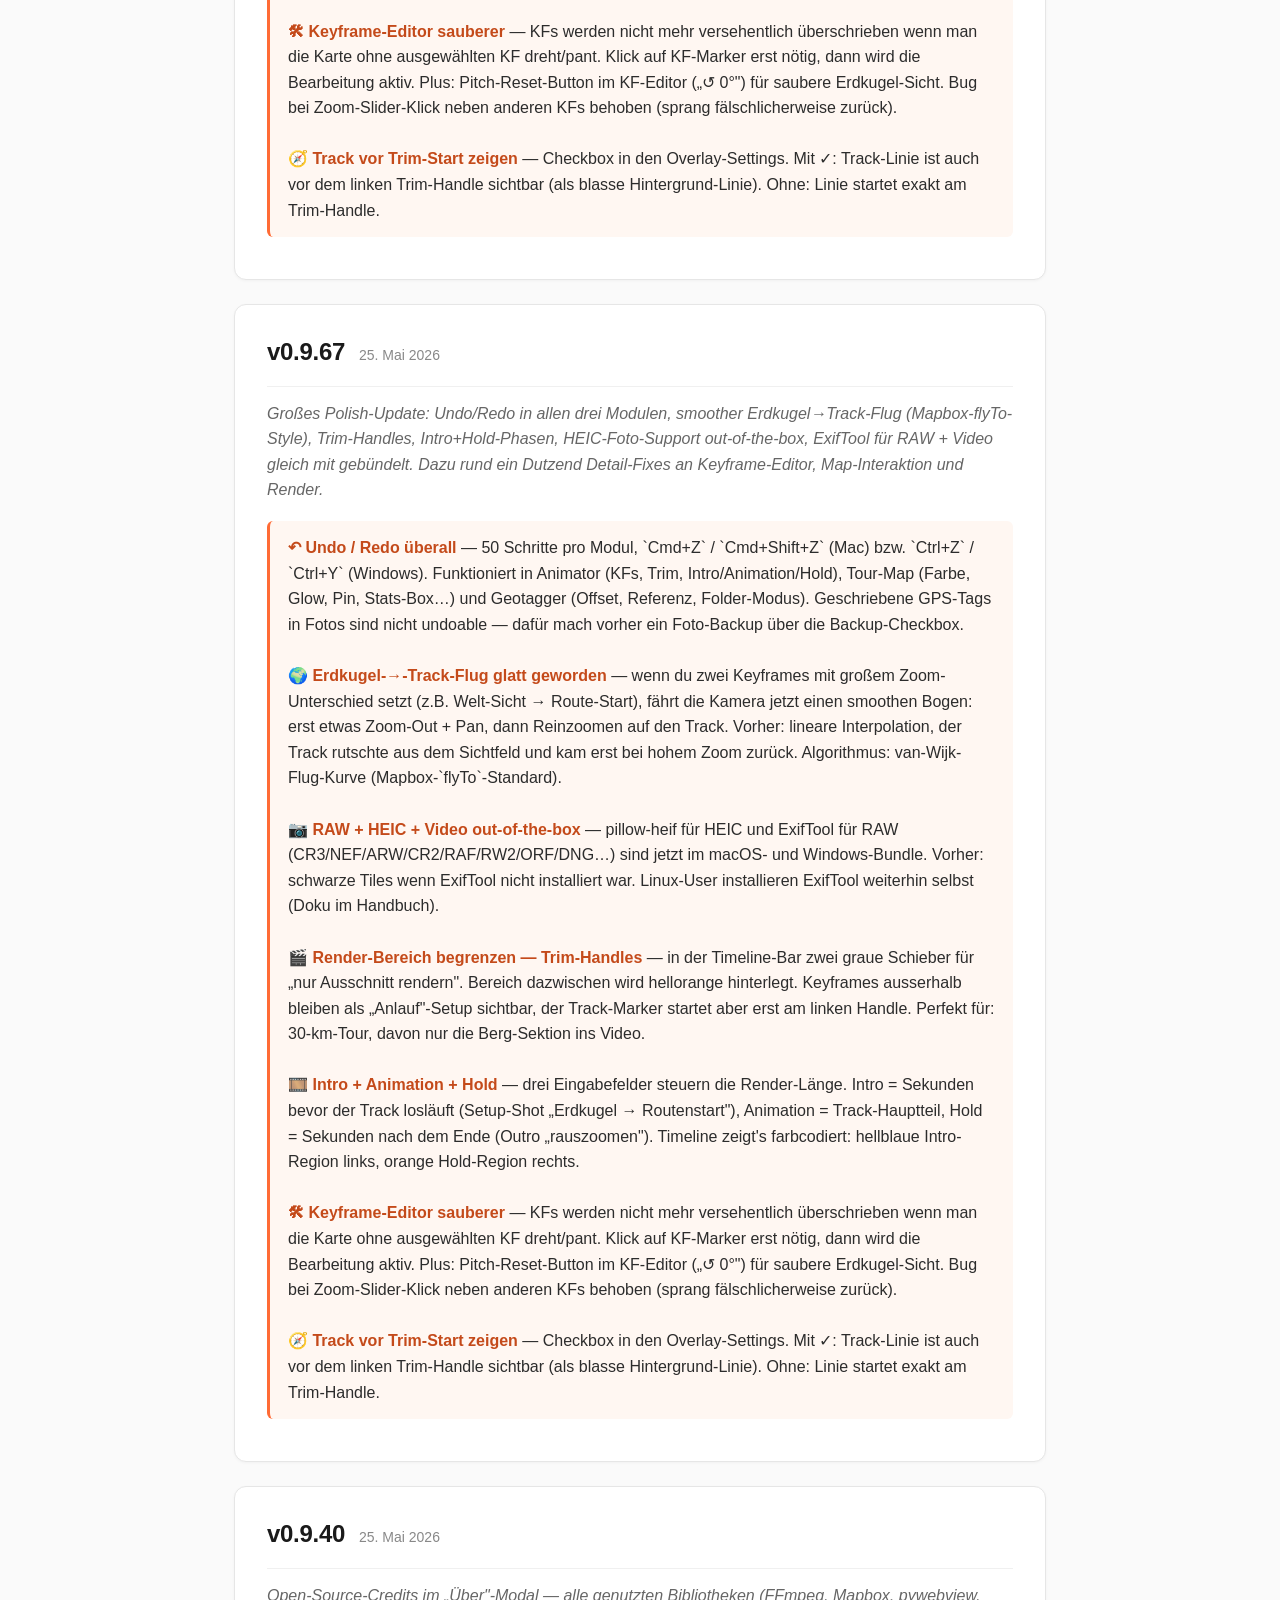
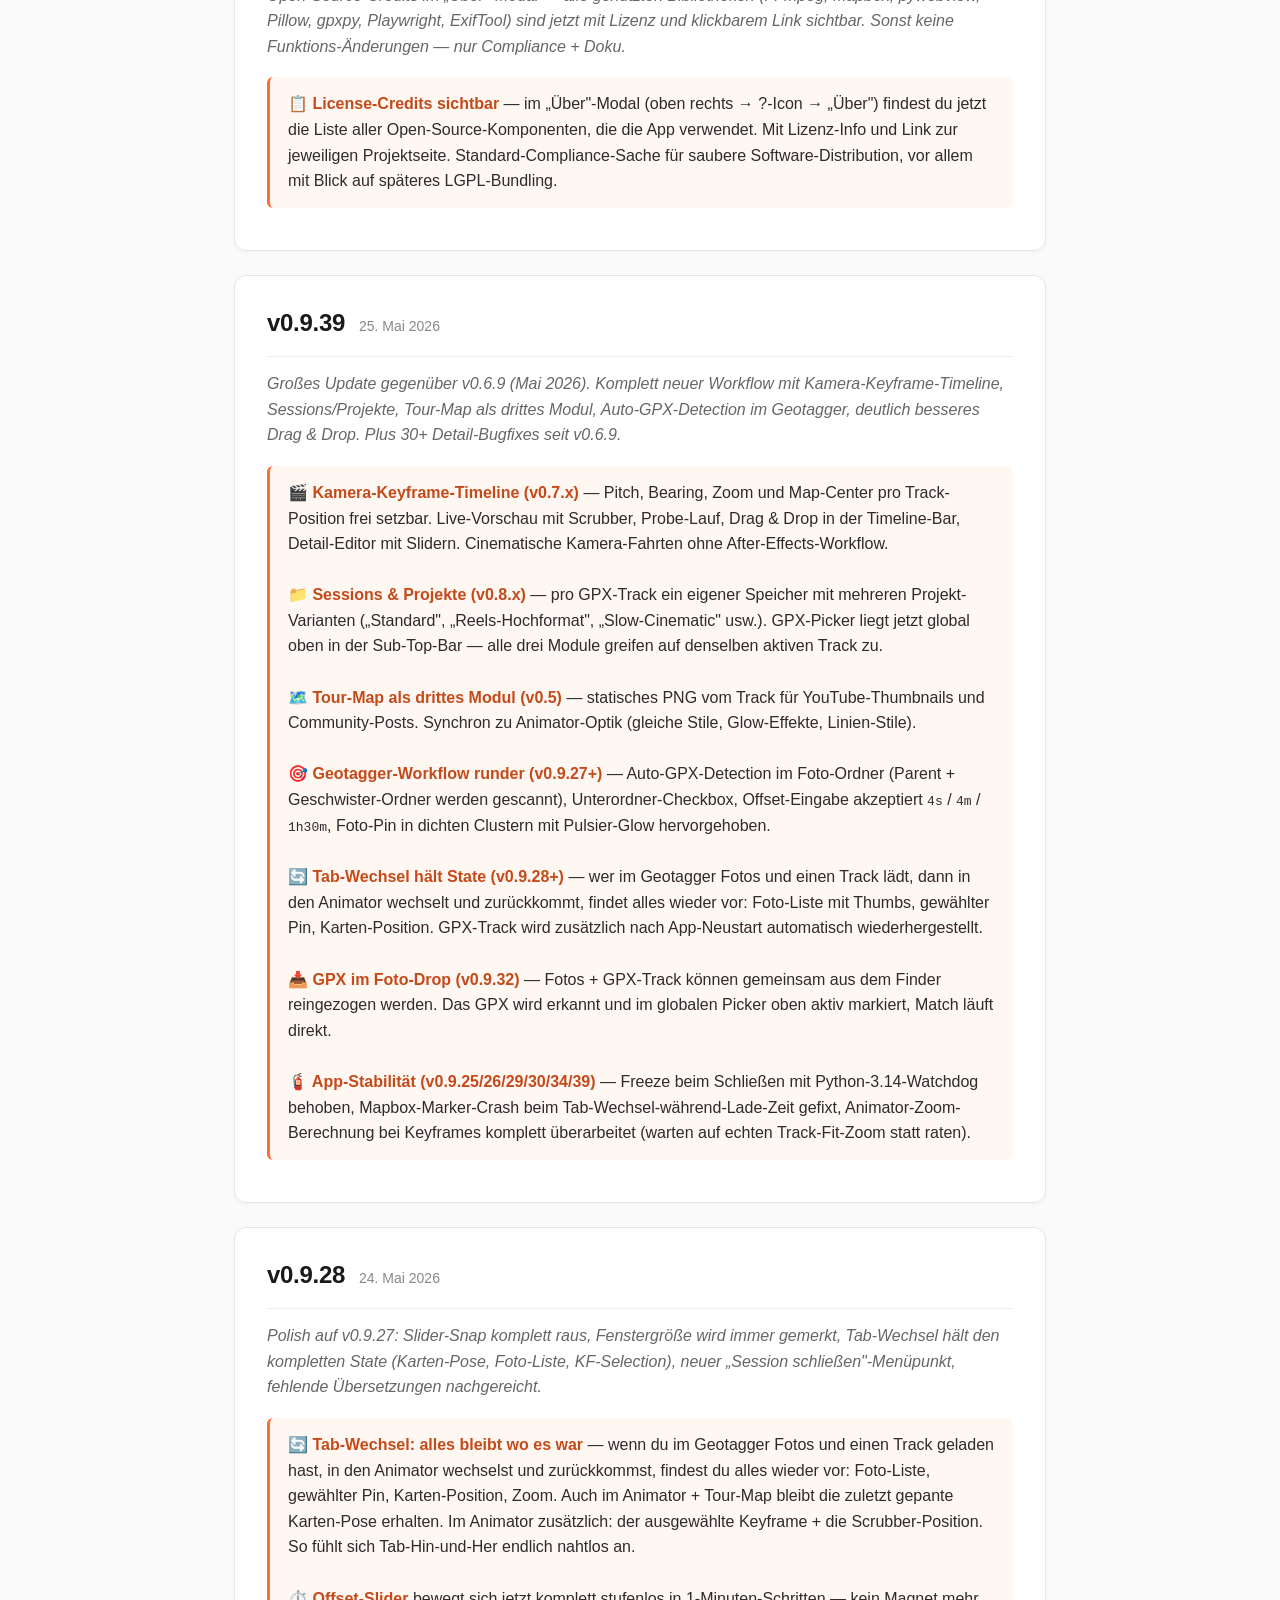
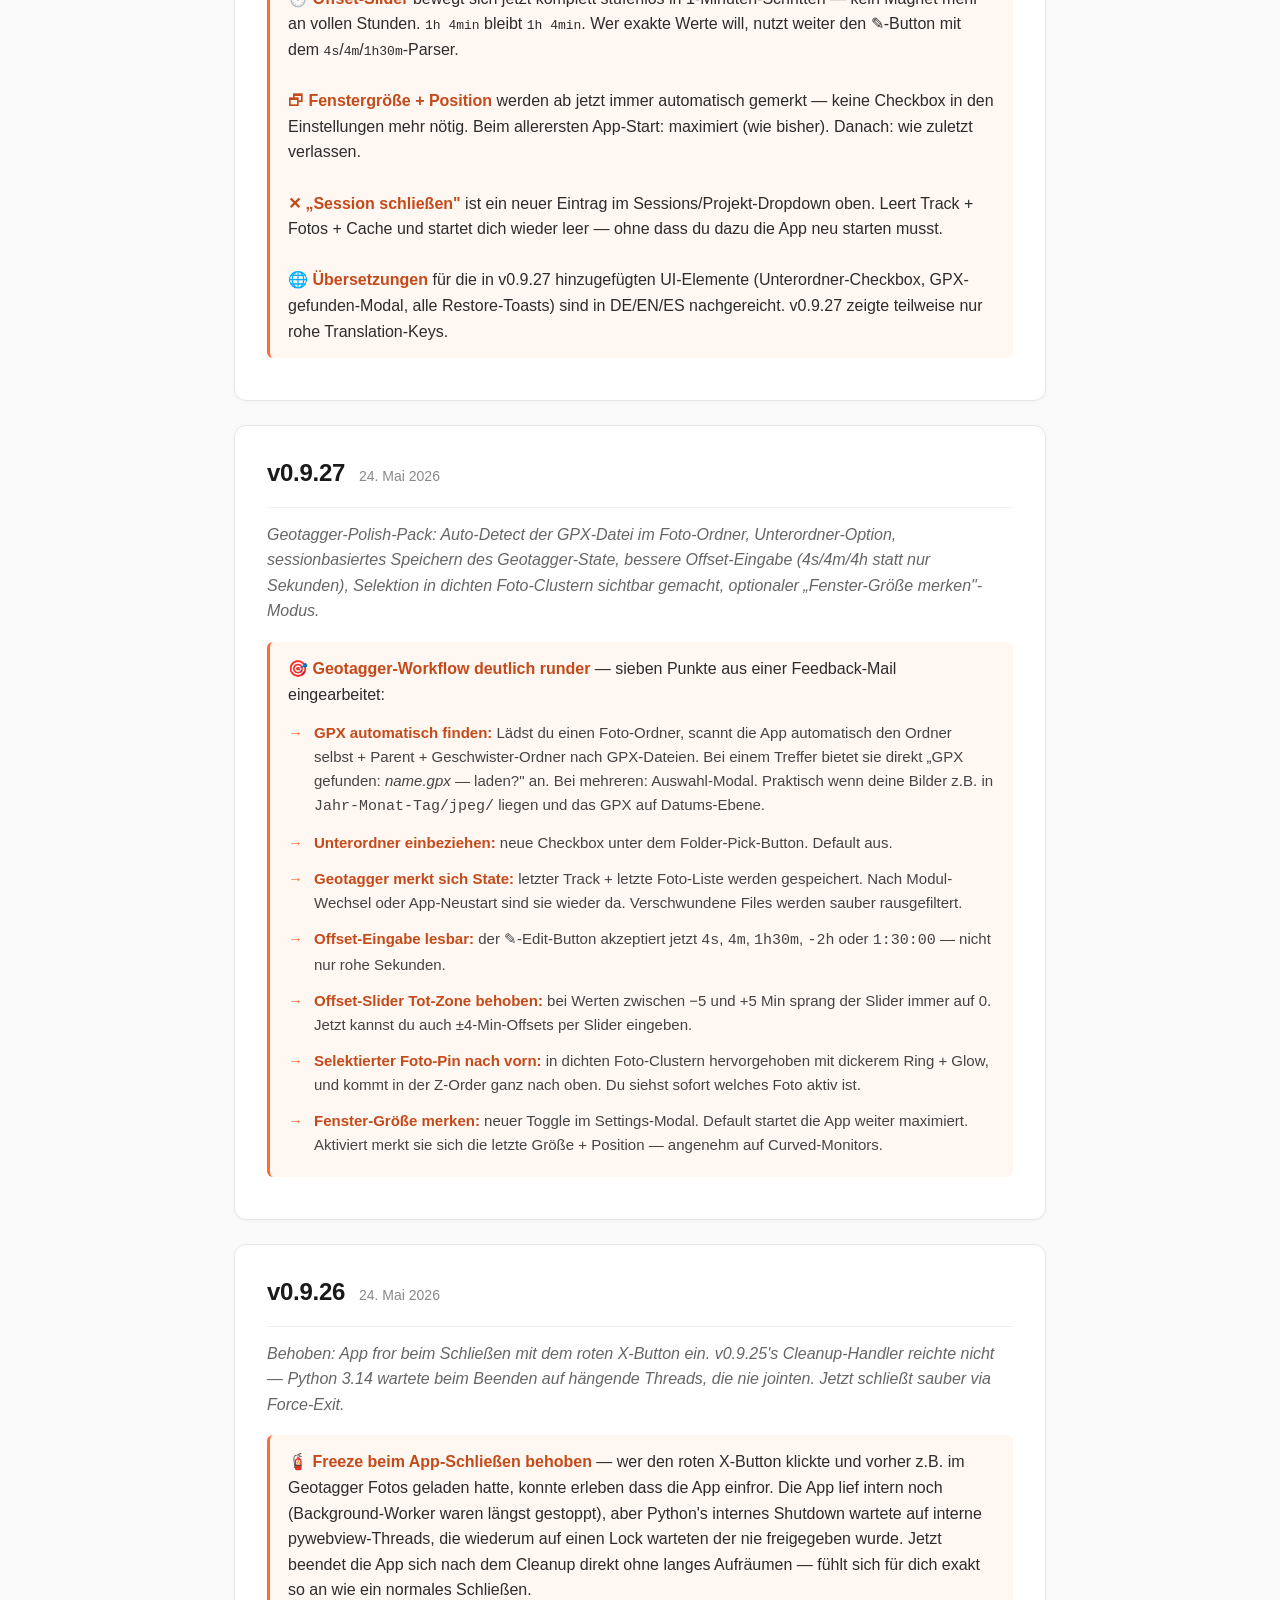
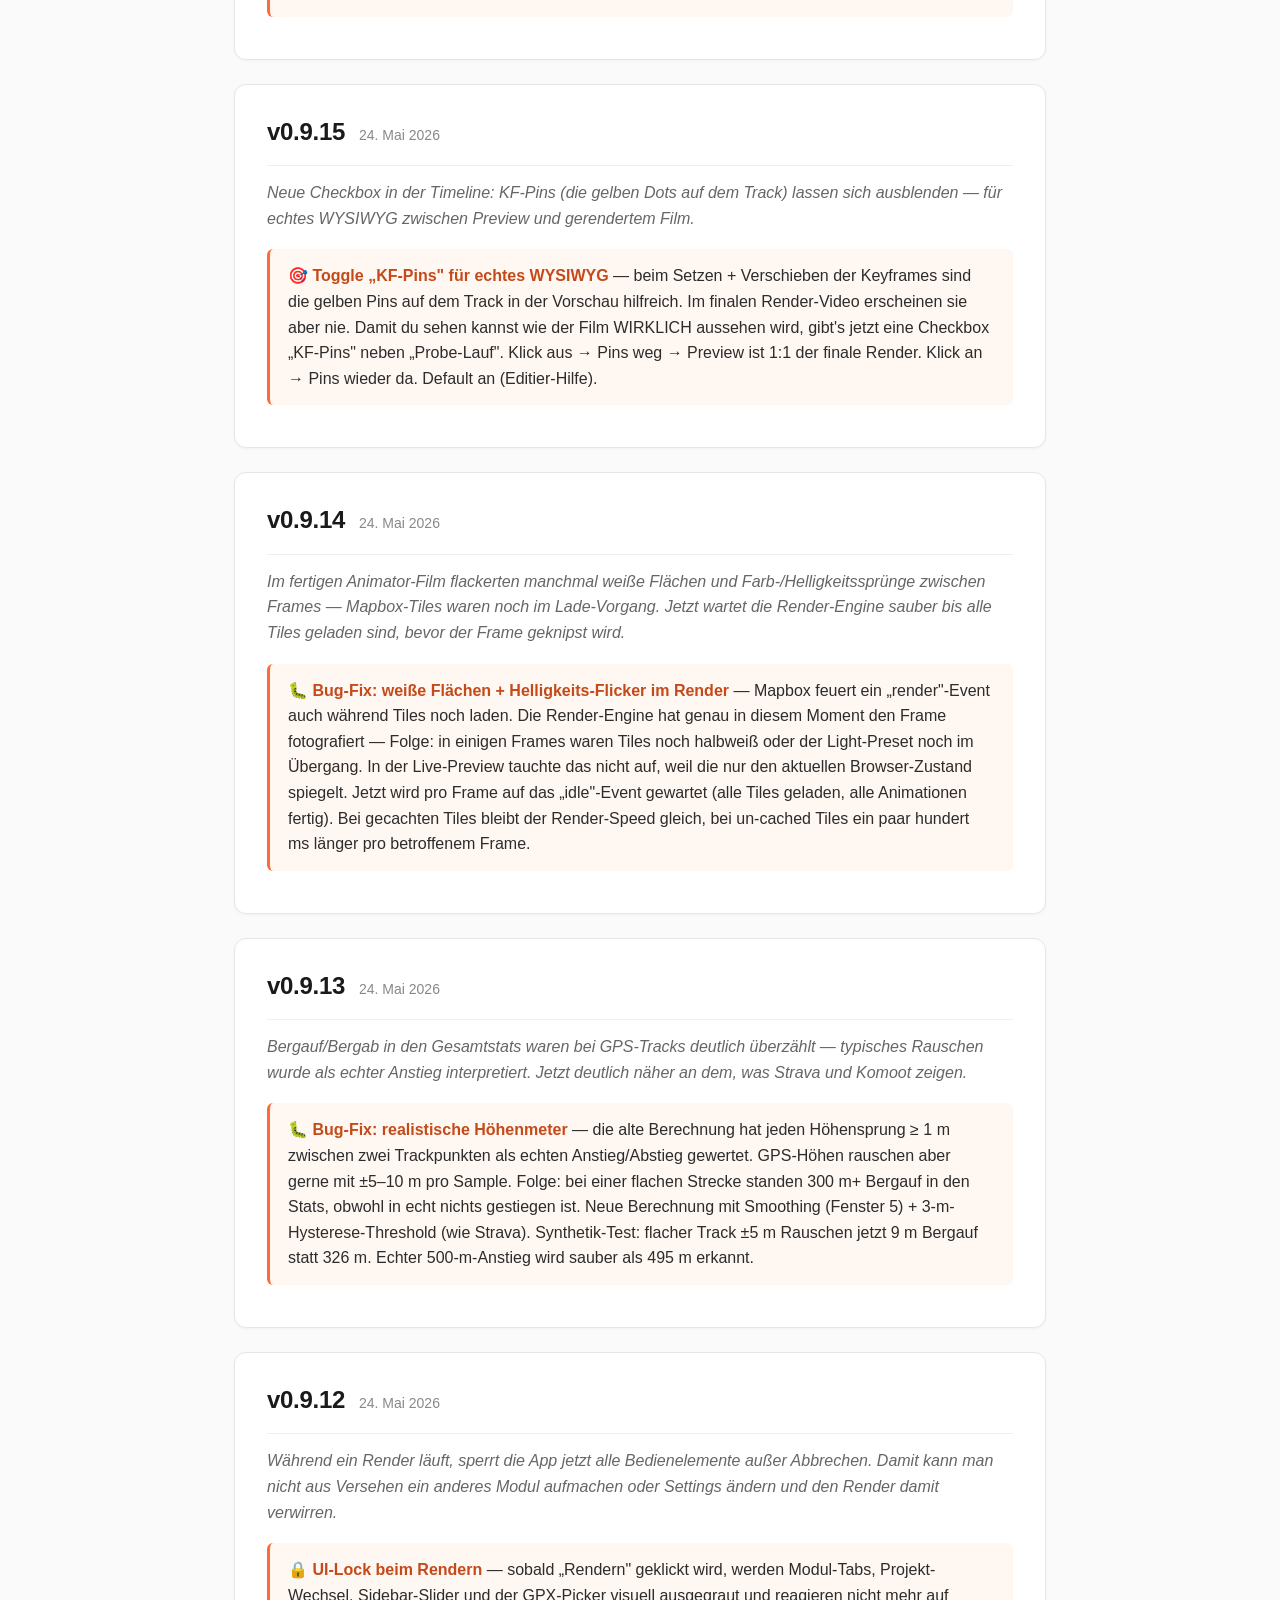
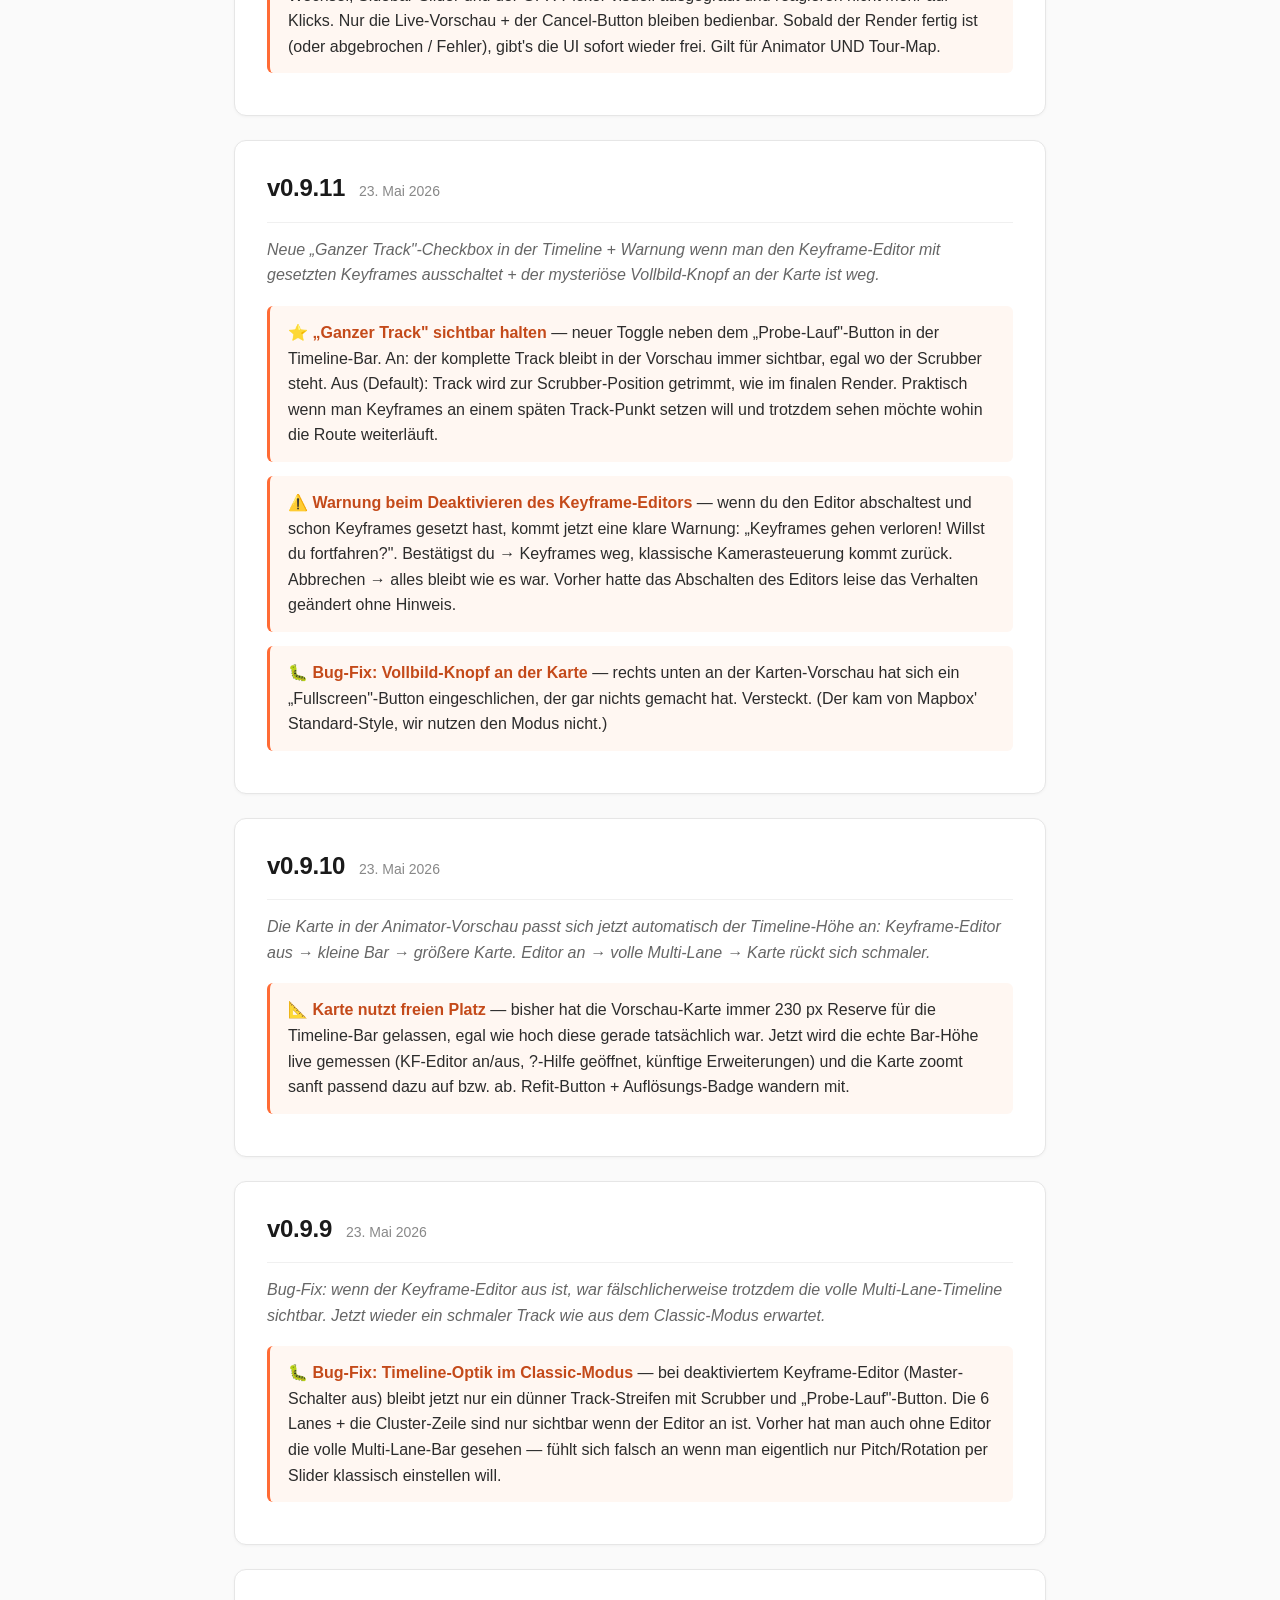
==== commit cc9a26d6: "Wartung: interne Doku-Aufräumarbeiten Namen von Feedback-Gebern (Beta-Testern) waren als Quellenanga" ====
--- a/docs/CHANGELOG.html
+++ b/docs/CHANGELOG.html
@@ -109,9 +109,26 @@
 
 <article class="version latest">
   <div class="version-head">
+    <span class="version-num">v0.9.290</span>
+    <span class="version-date">15. Juni 2026</span>
+    <span class="version-badge">Aktuell</span>
+  </div>
+  <p class="version-tagline">Ruhigere 4K-Videos, deine Lieblings-Einstellungen als Standard für neue Tracks, aufgeräumte Oberfläche — und du kannst die Entwicklung jetzt unterstützen.</p>
+
+  <div class="highlight">
+    <strong>🎬 Ruhigere 4K-Videos</strong> — bei 4K flimmerte das feine Satelliten-Detail beim Kamera-Schwenk leicht („wie falsche Belichtungszeit bei Kunstlicht"). Das ist weg: ein dezenter <strong>„Karte glätten"-Regler</strong> (automatisch bei 4K) nimmt der Karte genau die Über-Schärfe, die flimmert — Statistik, Zahlen und Track-Linie bleiben gestochen scharf. Außerdem ist der erste Frame nicht mehr teilweise schwarz.<br><br>
+    <strong>⭐ Eigene Standardwerte für neue Tracks</strong> — bisher startete jeder neue Track mit den Werkseinstellungen. Jetzt kannst du deinen Look (Stil, Farben, Overlays …) einmal einstellen und in den Einstellungen als <strong>deinen Standard für alle neuen Tracks</strong> speichern. Bestehende Tracks bleiben unverändert.<br><br>
+    <strong>🧹 Aufgeräumte Oberfläche</strong> — die obere Leiste ist schlanker, und das App-Menü ist klar gegliedert (<em>Datei</em> / <em>Hilfe</em>) mit allem Wichtigen an einem Ort.<br><br>
+    <strong>☕ Unterstützen</strong> — die App ist kostenlos &amp; werbefrei. Über <em>Hilfe → „Entwicklung unterstützen"</em> kannst du jetzt einen Kaffee oder eine Spende dalassen, wenn dir das Tool hilft.<br><br>
+    <strong>📊 Klarere Statistik-Vorschau</strong> — vor dem Rendern zeigt die Overlay-Vorschau jetzt den fertigen Endzustand (volle Strecke, komplettes Höhenprofil) statt einer verwirrenden halben Strecke.<br><br>
+    <strong>🐛 Fix</strong> — die „Nach Updates suchen"-Meldung lag hinter dem Weichzeichner und war unlesbar; behoben.
+  </div>
+</article>
+
+<article class="version">
+  <div class="version-head">
     <span class="version-num">v0.9.285</span>
     <span class="version-date">14. Juni 2026</span>
-    <span class="version-badge">Aktuell</span>
   </div>
   <p class="version-tagline">Großes Update: viele Track-Formate öffnen (FIT, NMEA, KML & Co.), GPS-Zeit aus dem Track ins Foto, Update-Hinweis in der App, freier platzierbare Statistik-Einblendungen — plus wichtige Fixes.</p>
 
@@ -572,7 +589,7 @@
   </div>
 
   <p style="margin-top:12px; font-size:13px; color:#666;">
-    Marc hatte den Hold ursprünglich als „Standbild am Ende" gedacht — Beta-Tester wollte aber die Kamera in der Hold-Phase weiterbewegen. Jetzt geht beides: Keine Keyframes in der Hold-Phase = klassisches Standbild, Keyframes drin = aktive Kamera-Fahrt. 🙏
+    Marc hatte den Hold ursprünglich als „Standbild am Ende" gedacht — Nutzer wollte aber die Kamera in der Hold-Phase weiterbewegen. Jetzt geht beides: Keine Keyframes in der Hold-Phase = klassisches Standbild, Keyframes drin = aktive Kamera-Fahrt. 🙏
   </p>
 </article>
 
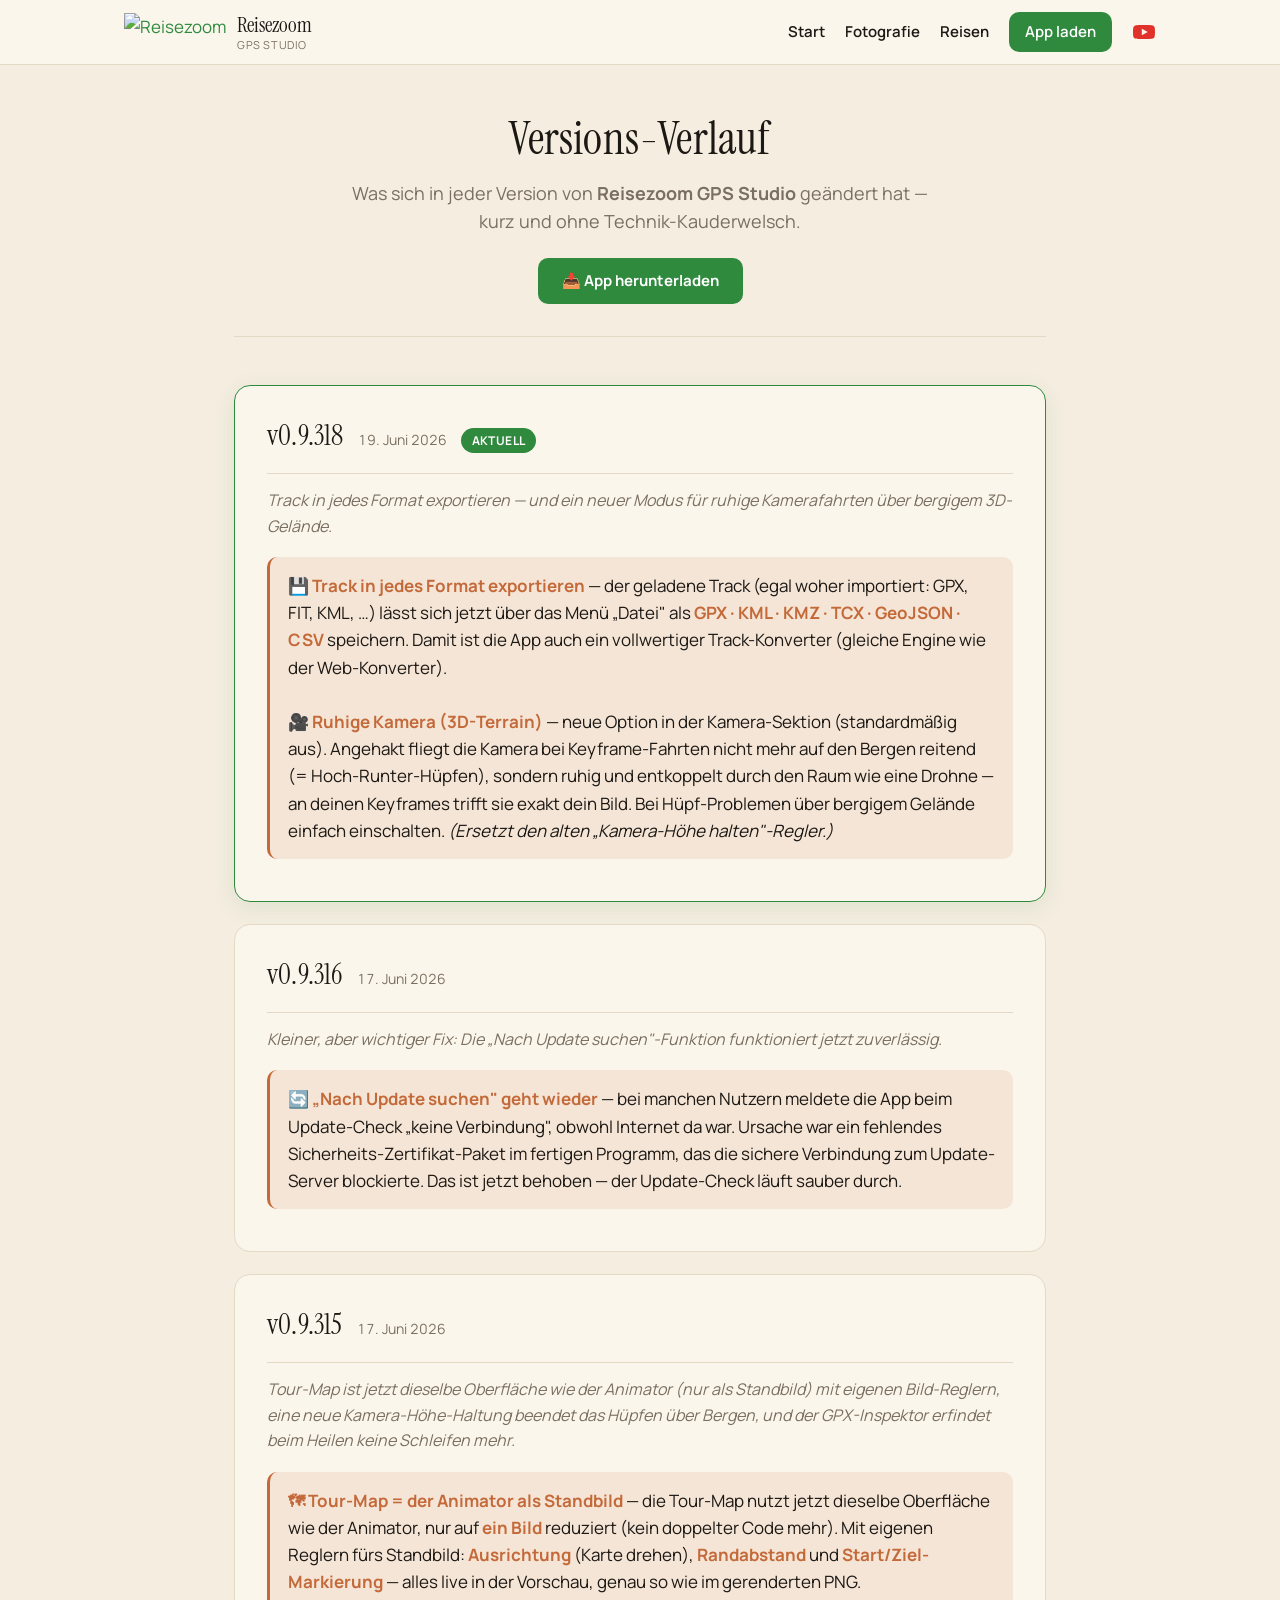
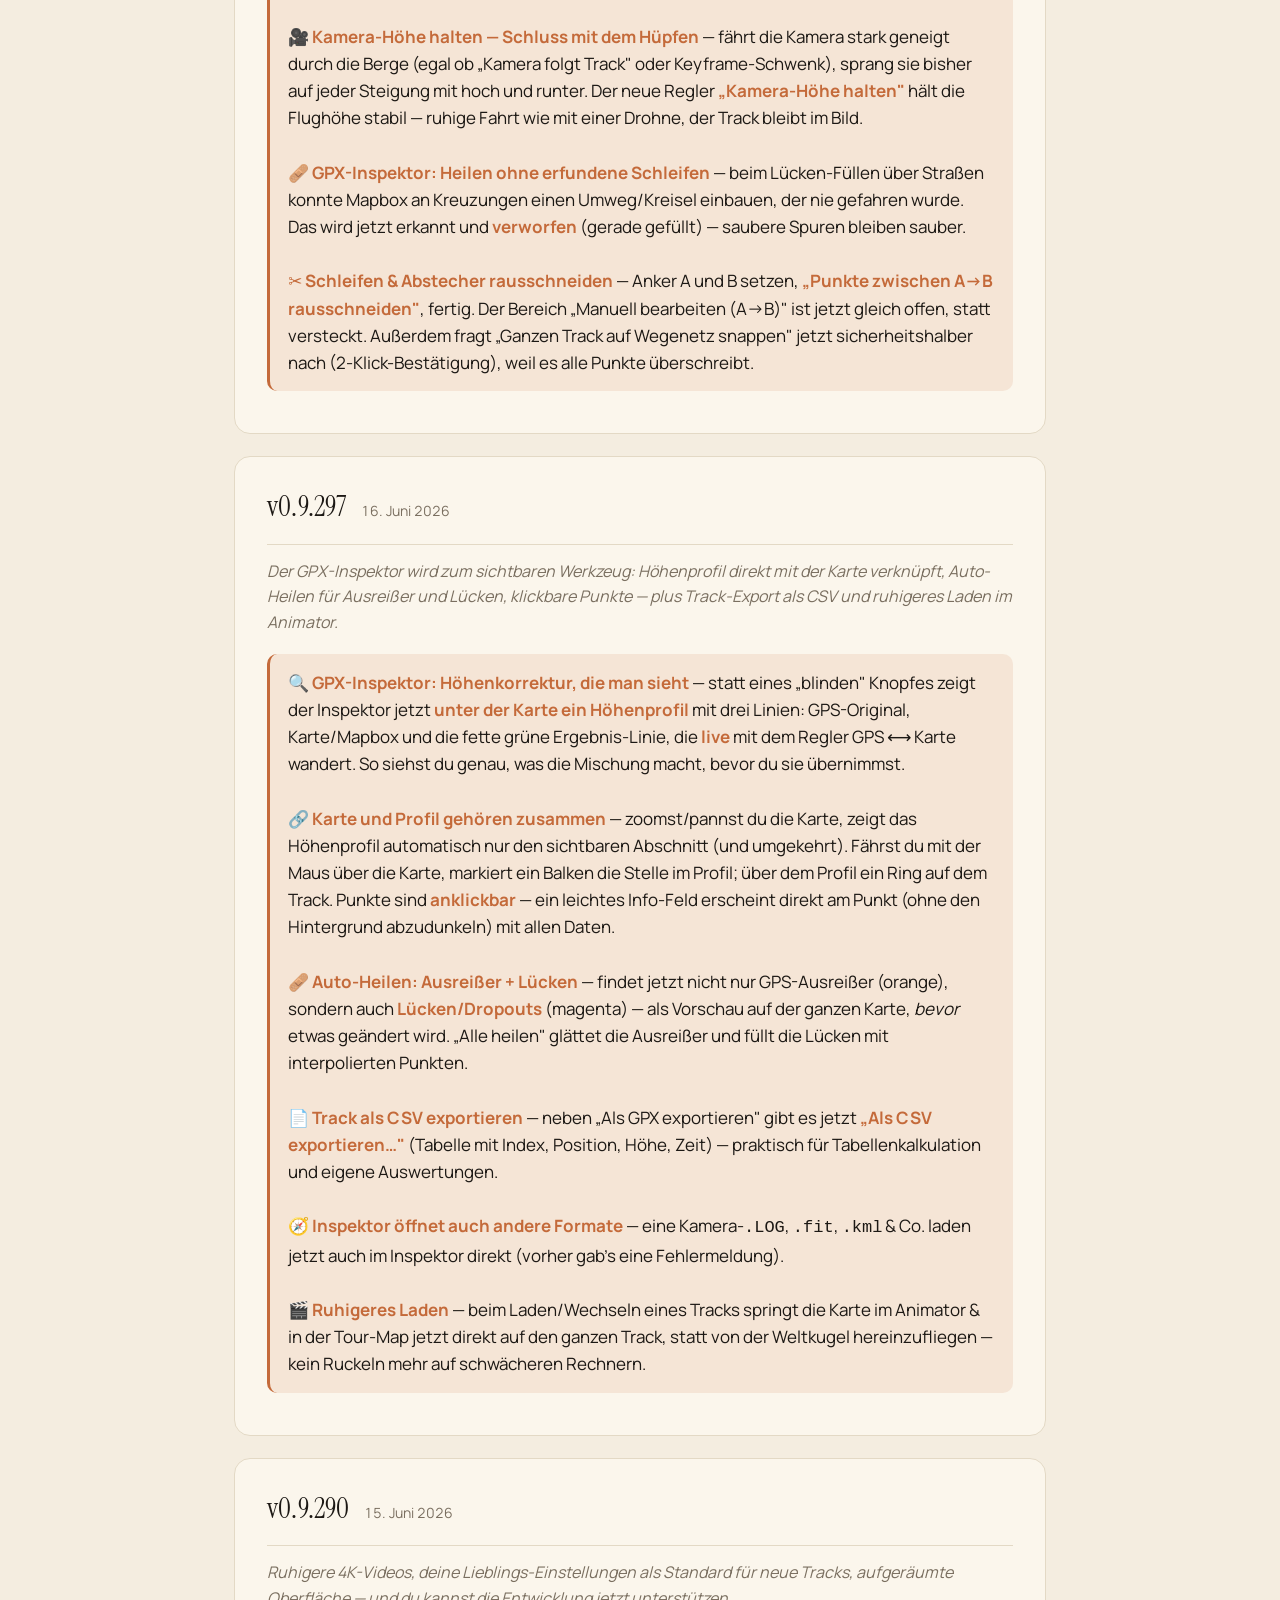
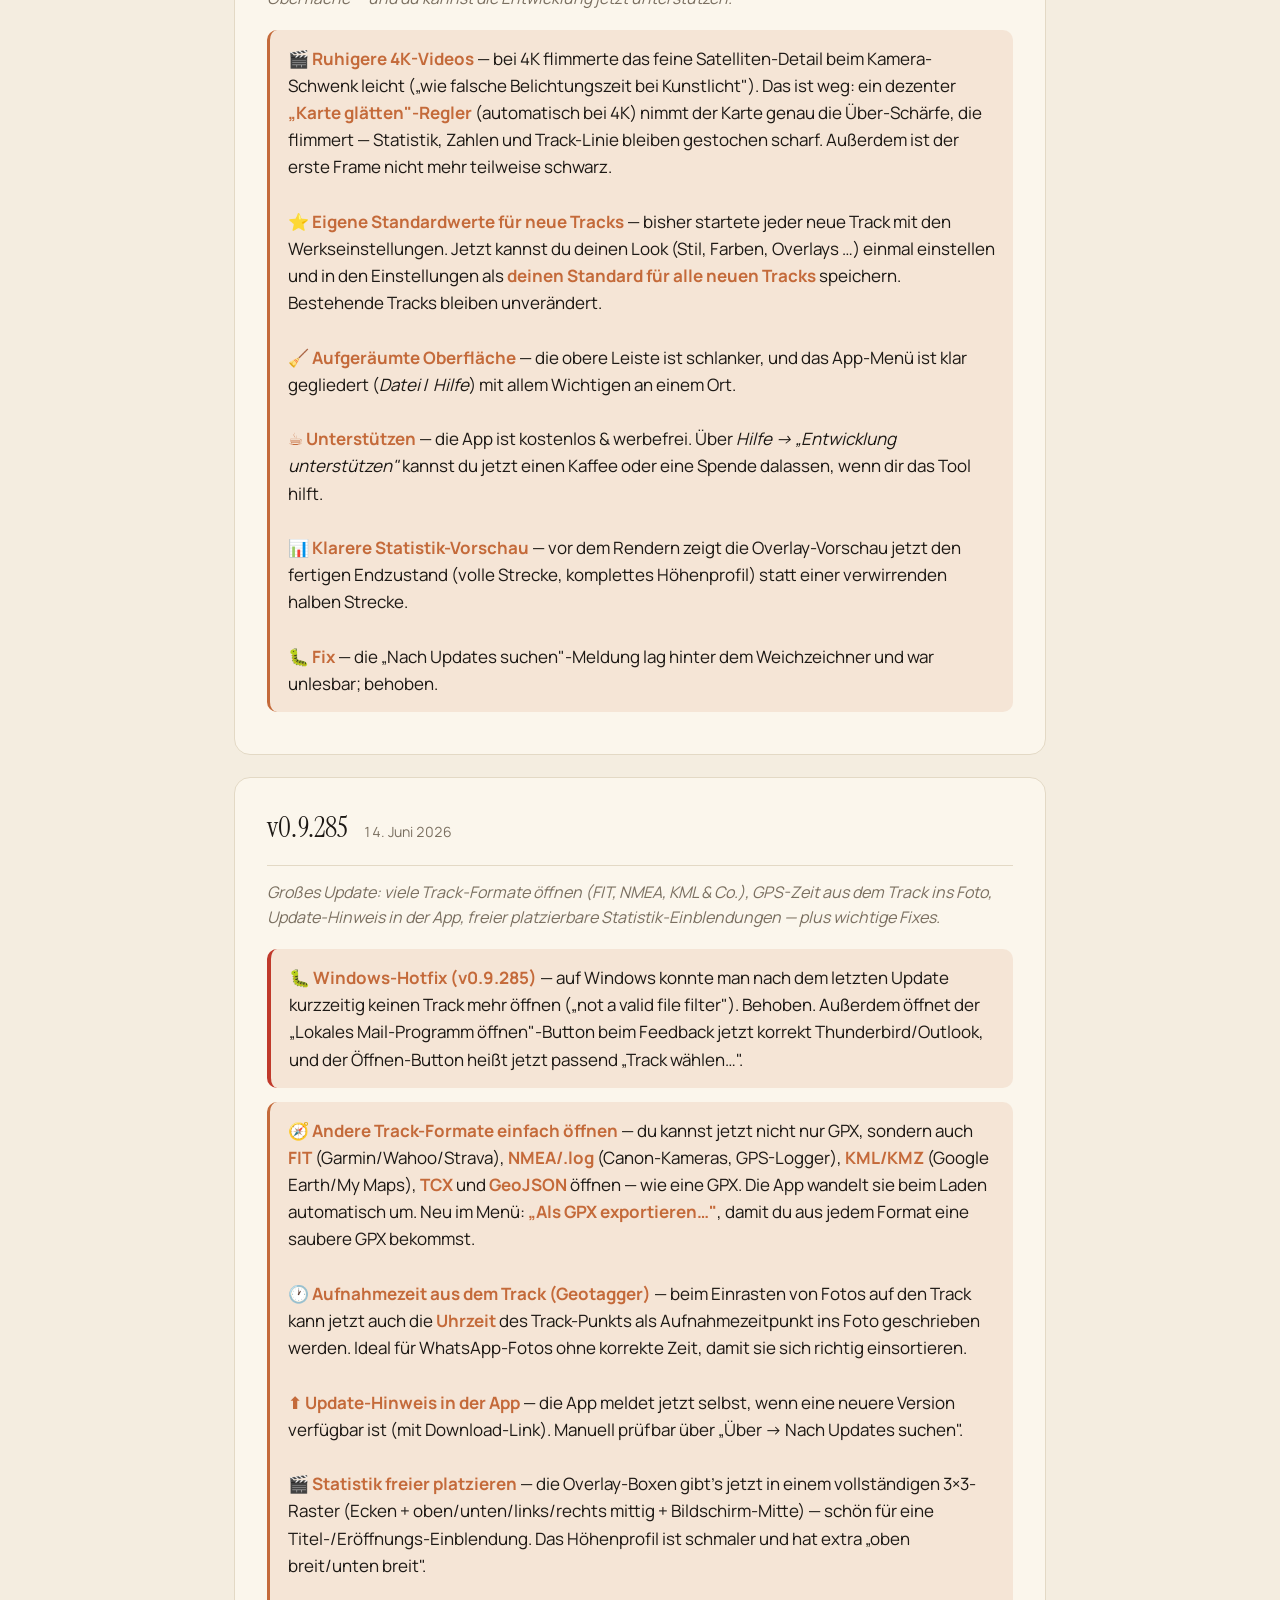
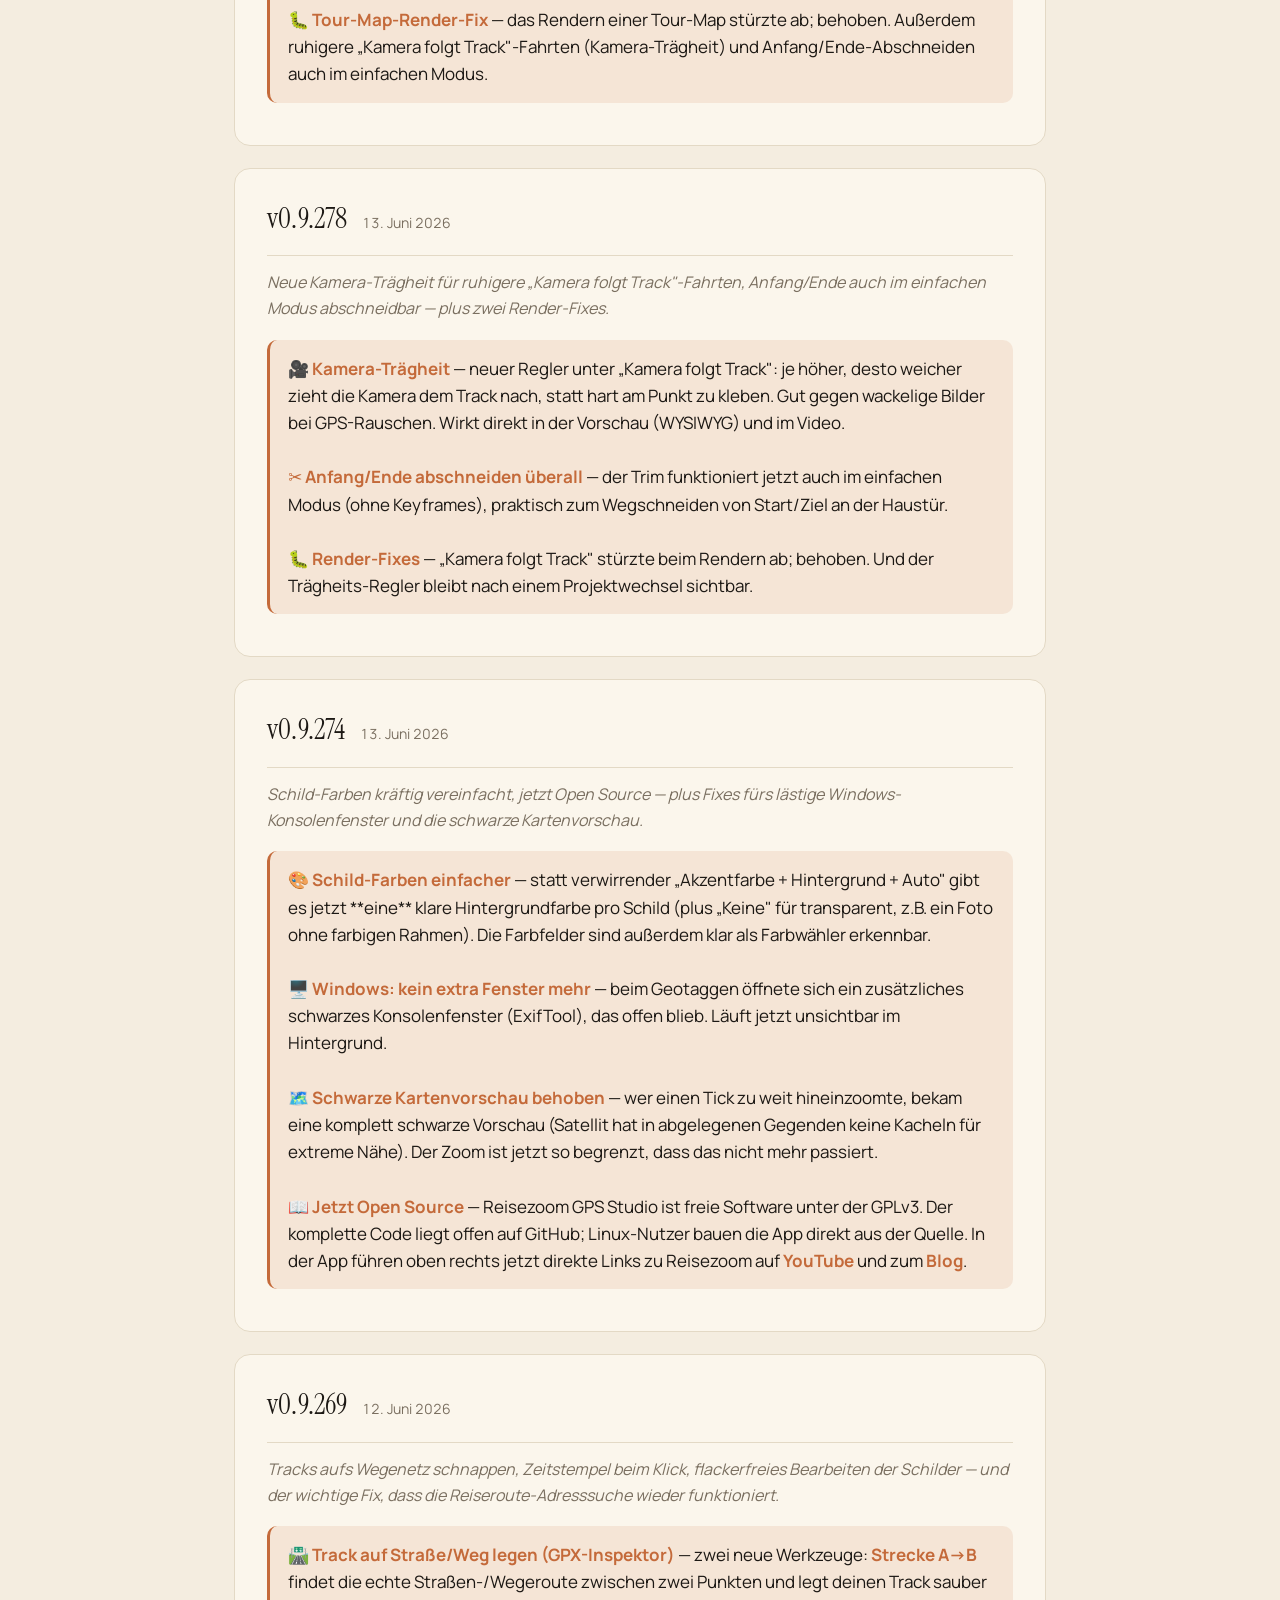
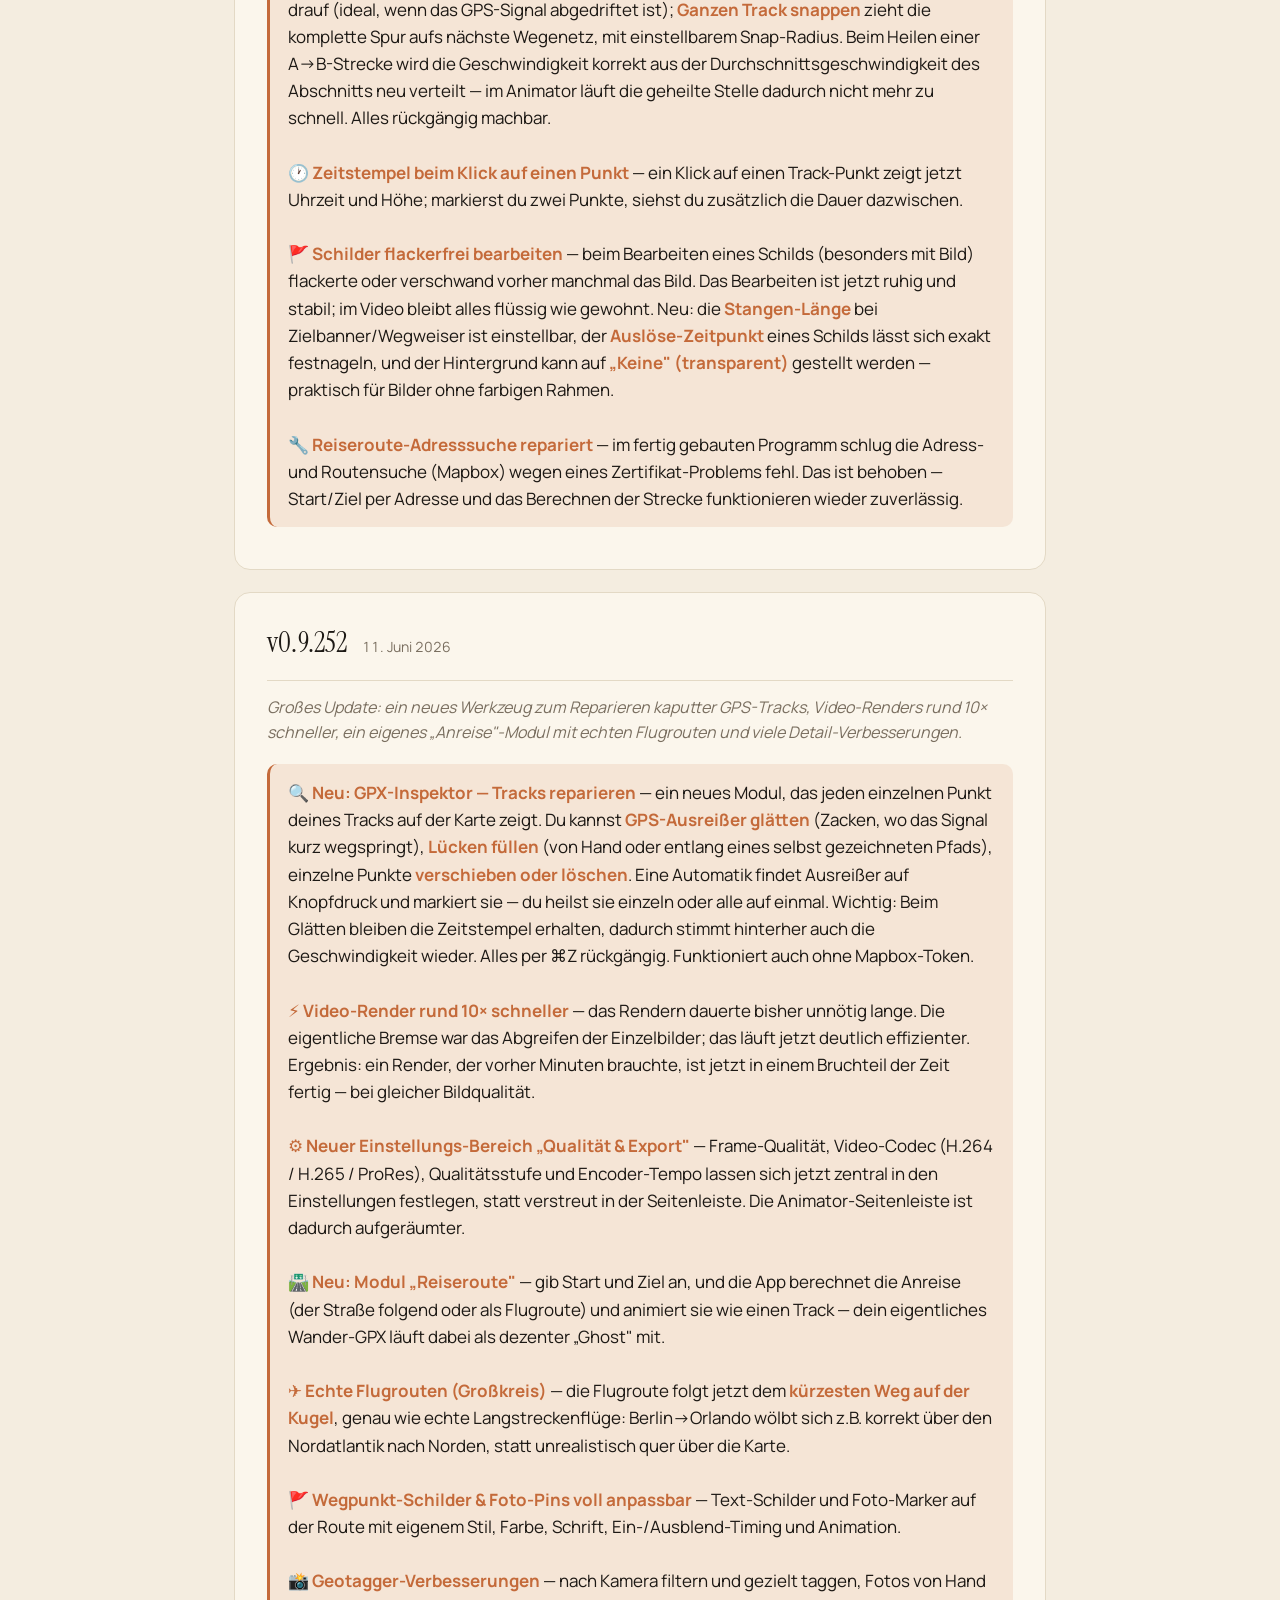
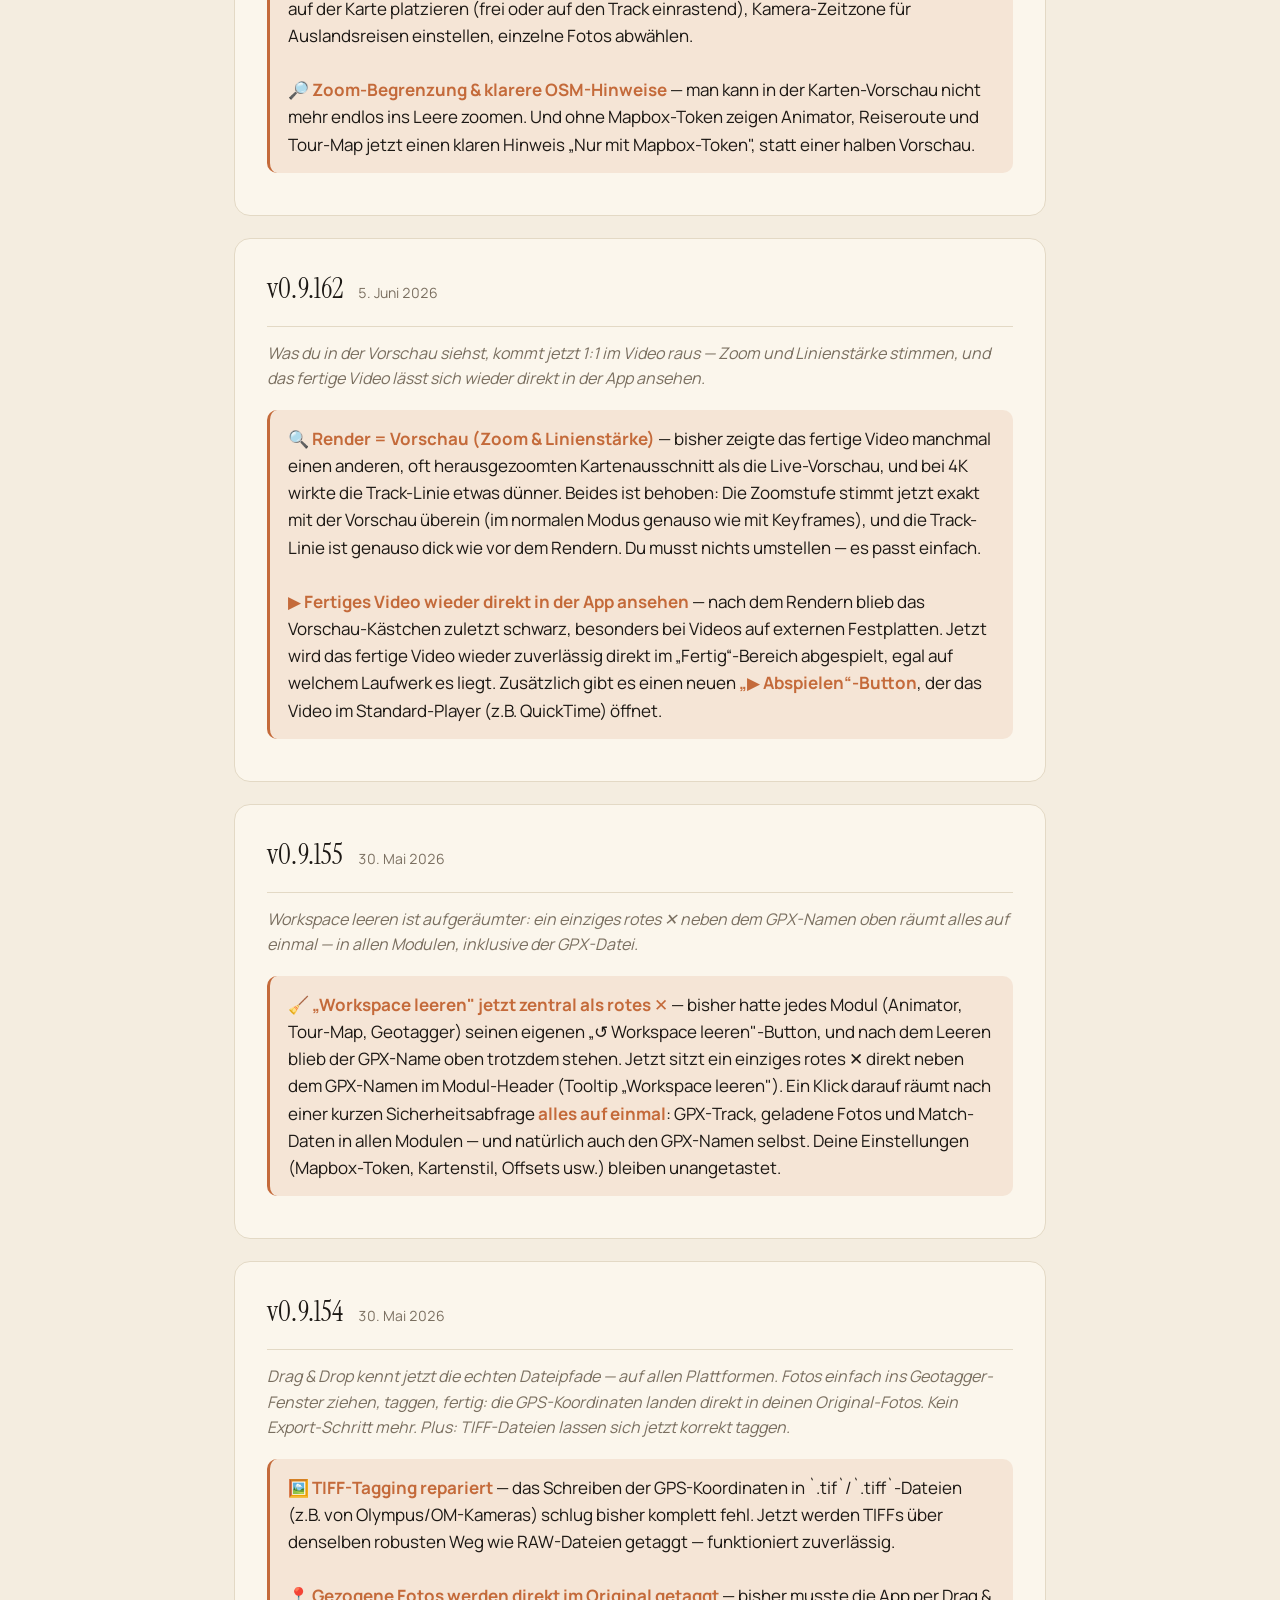
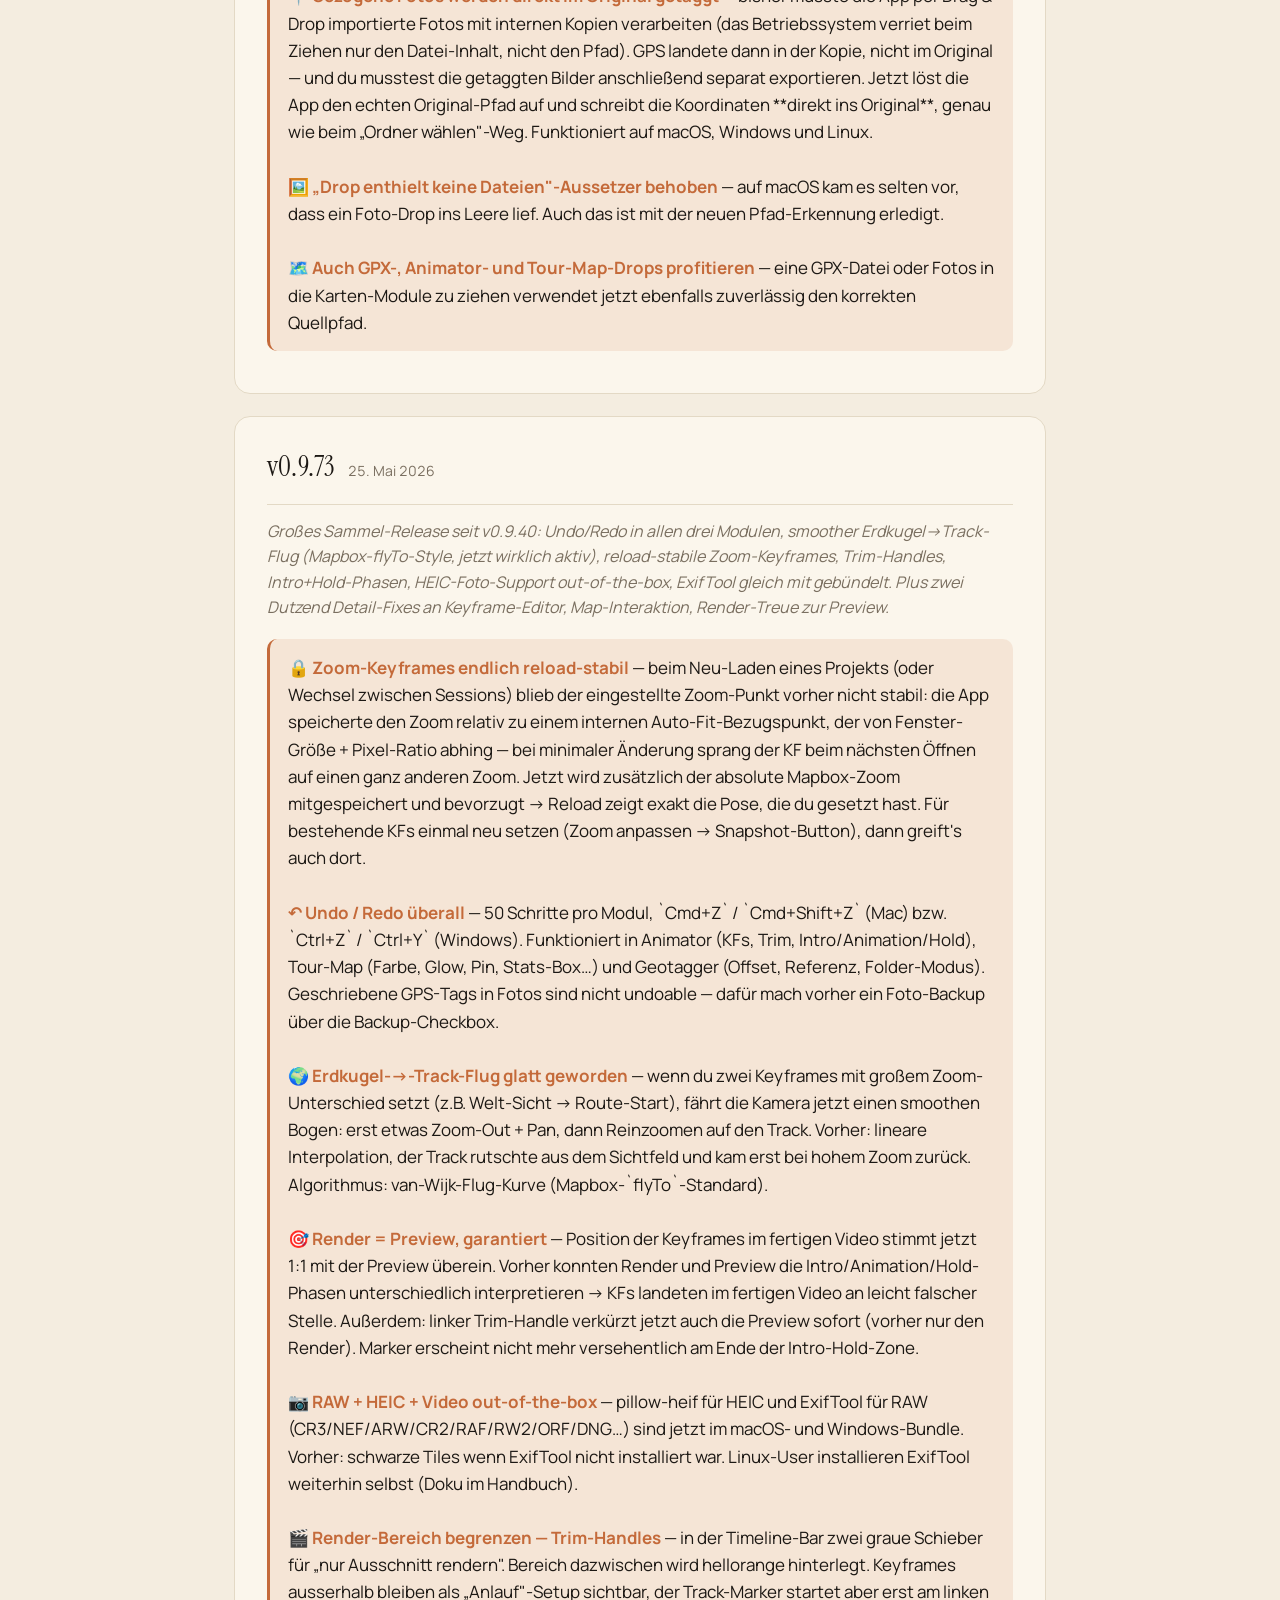
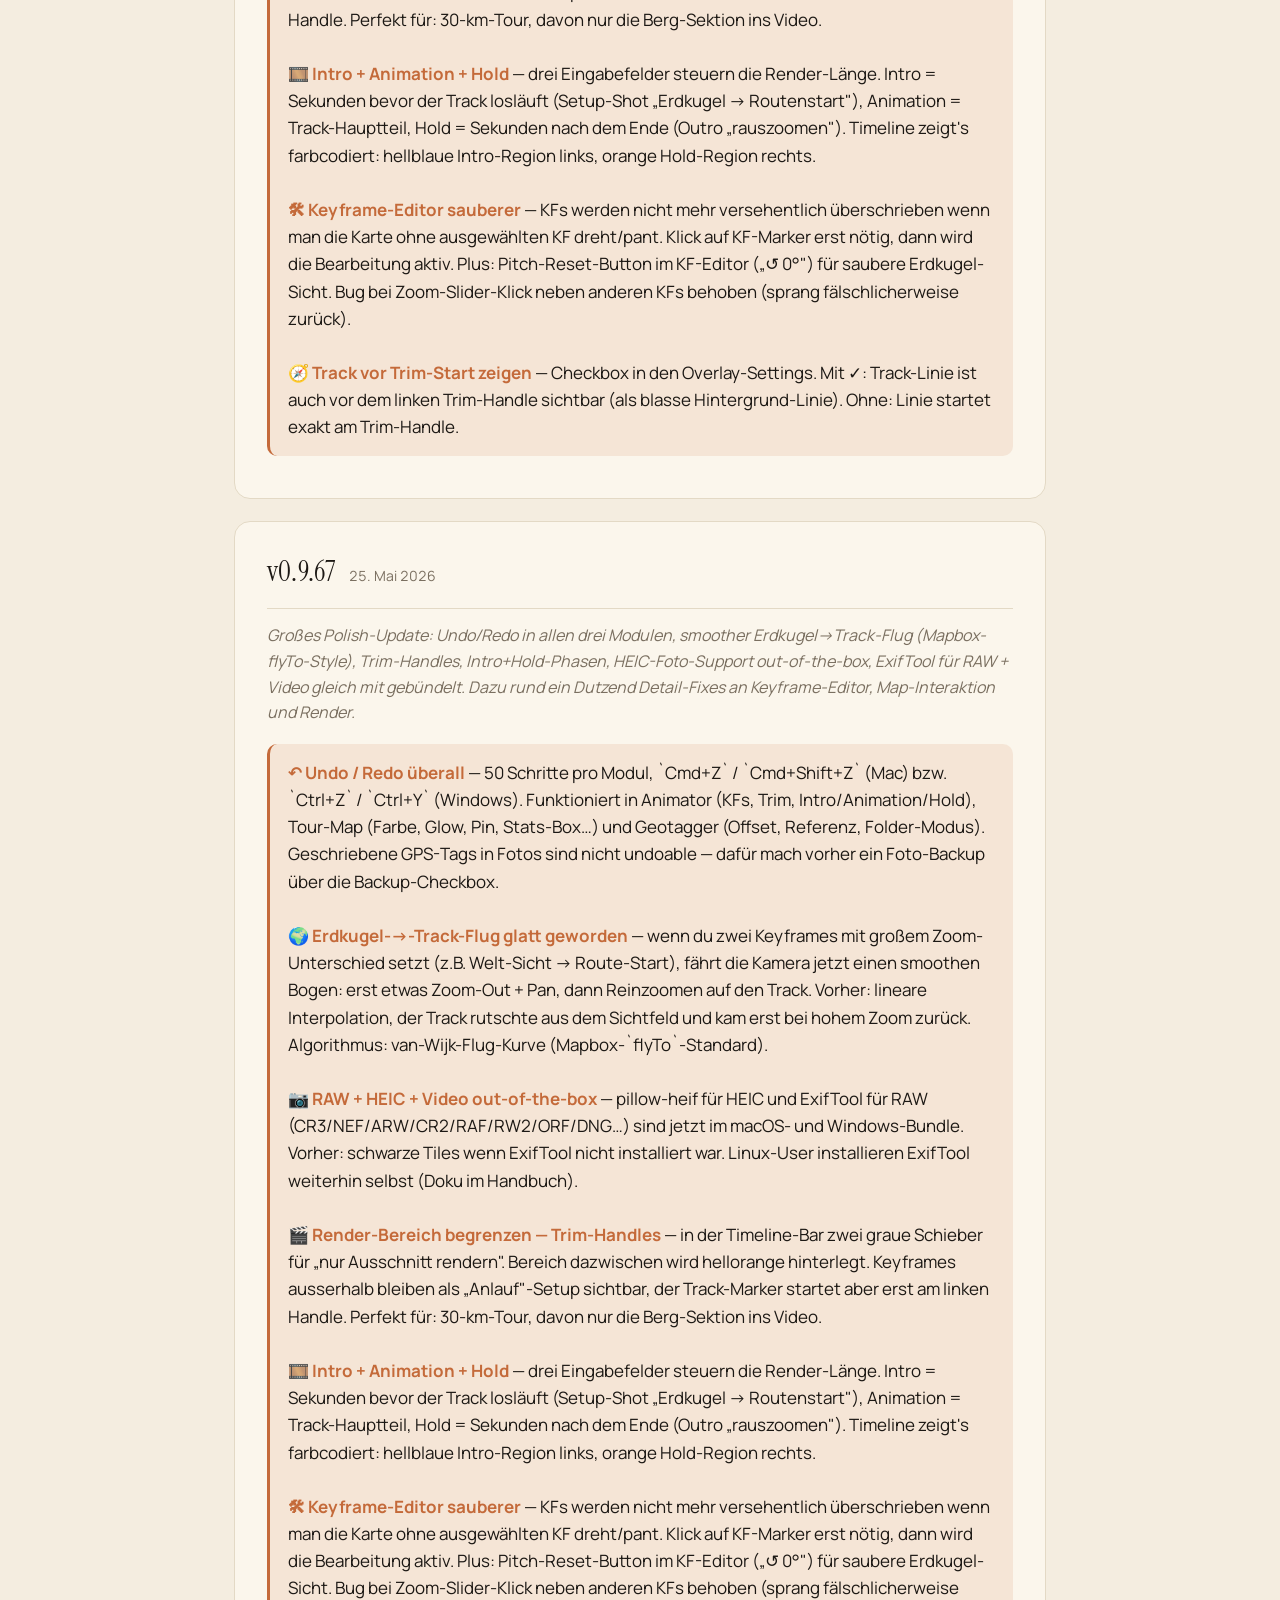
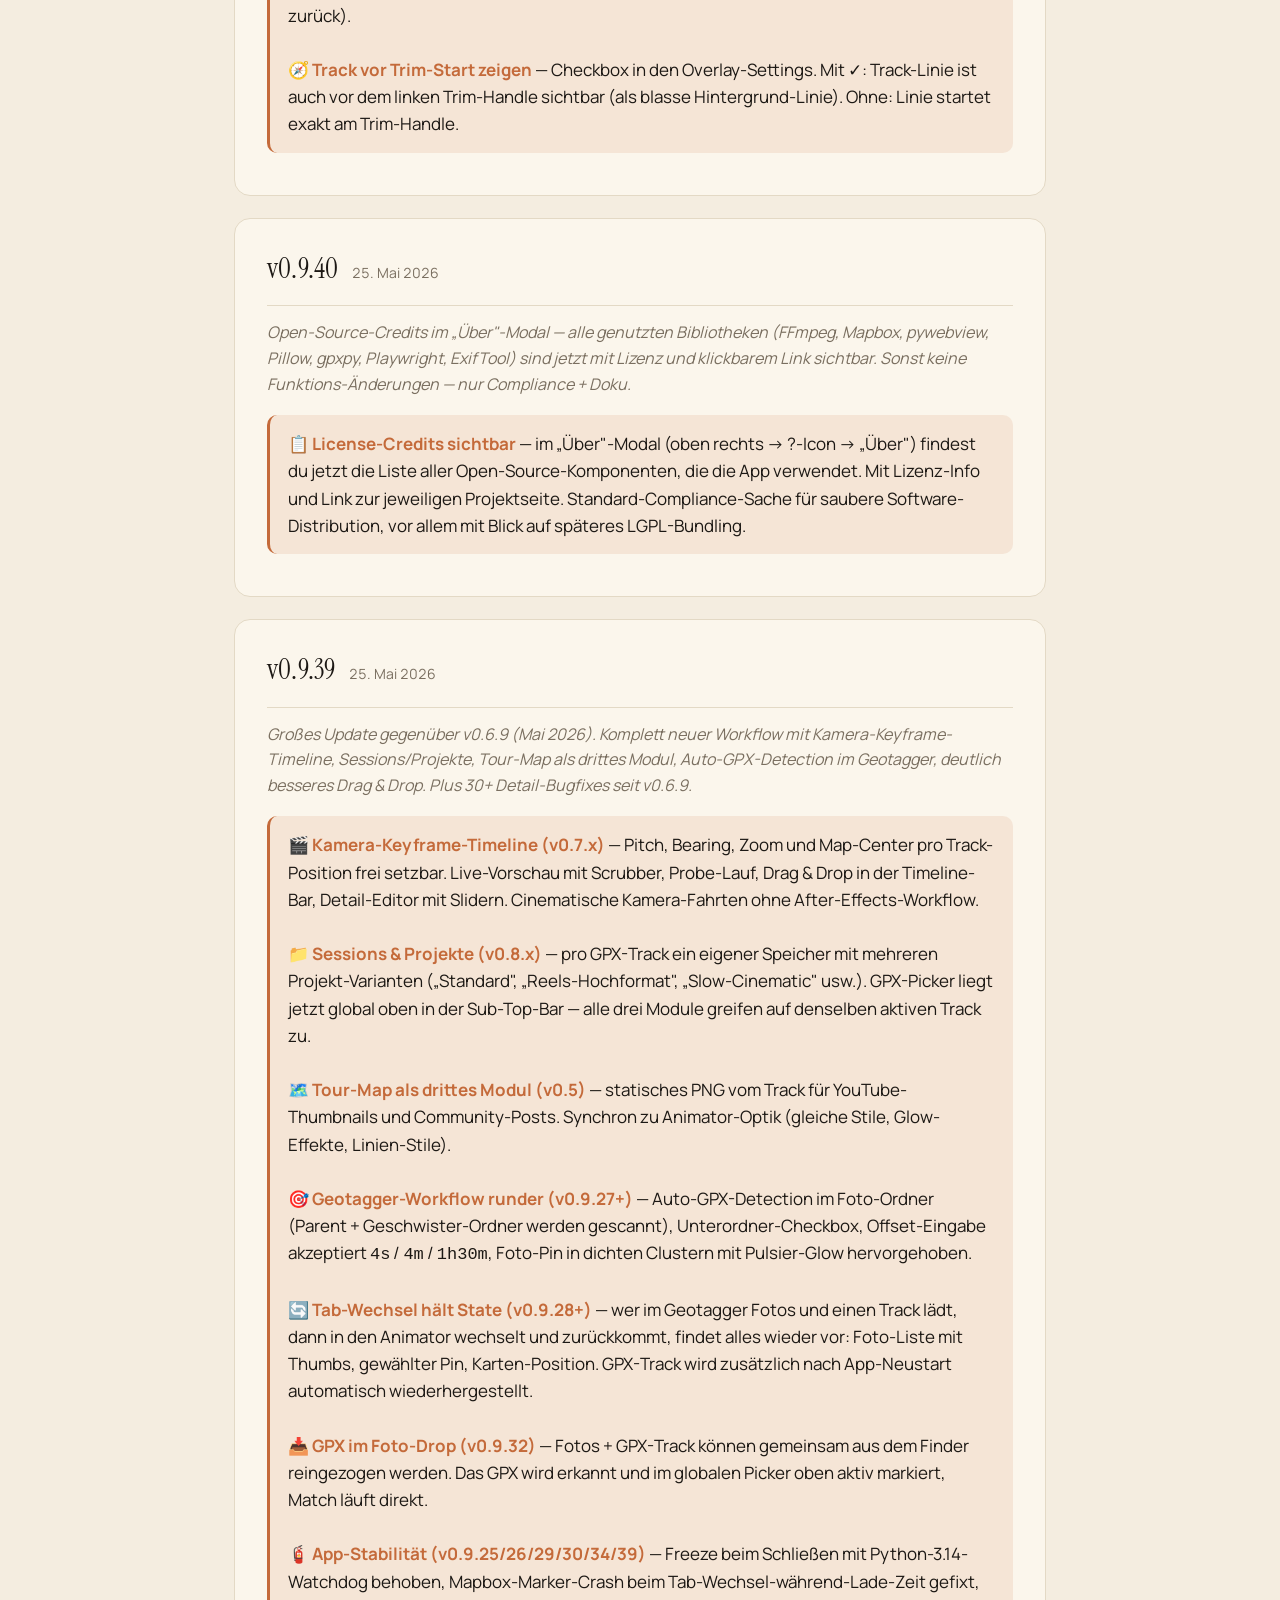
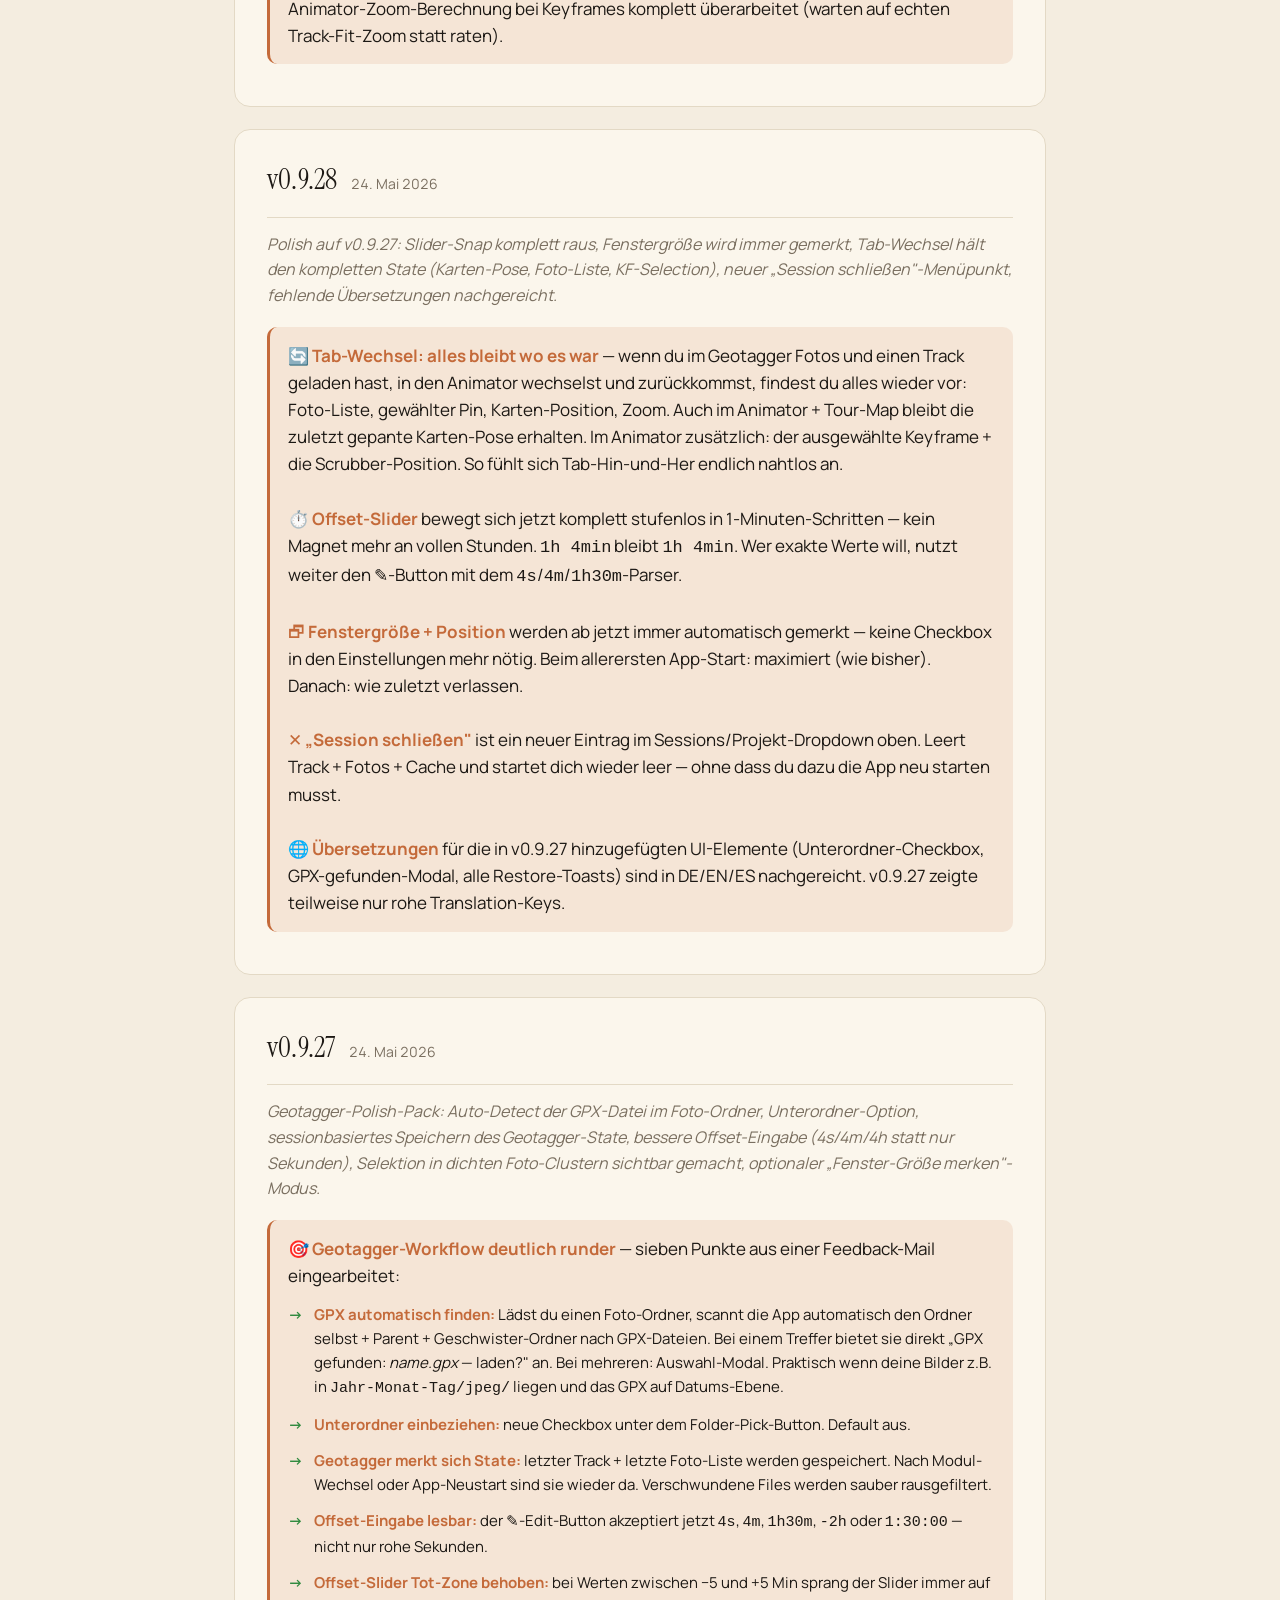
==== commit 208907ac: "chore(release): v0.9.318 — Changelog finalisiert (Ruhige Kamera + Multi-Format-Export) CHANGELOG.md " ====
--- a/docs/CHANGELOG.html
+++ b/docs/CHANGELOG.html
@@ -5,113 +5,173 @@
 <meta name="viewport" content="width=device-width, initial-scale=1">
 <title>Reisezoom GPS Studio — Versions-Verlauf</title>
 <meta name="description" content="Alle Neuerungen in Reisezoom GPS Studio — was sich für dich in jeder Version geändert hat.">
+<link rel="preconnect" href="https://fonts.googleapis.com">
+<link rel="preconnect" href="https://fonts.gstatic.com" crossorigin>
+<link href="https://fonts.googleapis.com/css2?family=Instrument+Serif:ital@0;1&family=Manrope:wght@400;500;600;700;800&display=swap" rel="stylesheet">
 <style>
-  * { box-sizing: border-box; margin: 0; padding: 0; }
-  html { -webkit-text-size-adjust: 100%; }
-  body {
-    font-family: -apple-system, BlinkMacSystemFont, "Segoe UI", Roboto, "Helvetica Neue", Arial, sans-serif;
-    line-height: 1.6;
-    color: #2c2c2c;
-    background: #fafafa;
+  *{box-sizing:border-box; margin:0; padding:0;}
+  html{-webkit-text-size-adjust:100%;}
+  :root{
+    --bg:#f4ede0; --paper:#fbf6ec; --paper2:#efe7d6;
+    --ink:#1c1814; --muted:#7a6f60; --rule:#e3d9c5;
+    --green:#2f8a3e; --green-soft:rgba(47,138,62,.10);
+    --terra:#c46a3a; --terra-soft:rgba(196,106,58,.12); --yt:#e0322a;
+    --serif:"Instrument Serif","Cormorant Garamond",Georgia,serif;
+    --sans:Manrope,system-ui,-apple-system,BlinkMacSystemFont,"Segoe UI",Roboto,sans-serif;
   }
-  a { color: #ff6b35; text-decoration: none; }
-  a:hover { text-decoration: underline; }
-
-  .wrap { max-width: 860px; margin: 0 auto; padding: 48px 24px 96px; }
-
-  header.page-head {
-    text-align: center;
-    margin-bottom: 56px;
-    padding-bottom: 32px;
-    border-bottom: 1px solid #e6e6e6;
-  }
-  header.page-head h1 {
-    font-size: 36px; font-weight: 700; letter-spacing: -0.5px;
-    margin-bottom: 12px; color: #1a1a1a;
-  }
-  header.page-head .lead {
-    font-size: 17px; color: #666; max-width: 580px; margin: 0 auto 18px;
-  }
-  header.page-head .download-cta {
-    display: inline-block; margin-top: 8px; padding: 10px 22px;
-    background: #ff6b35; color: #fff; border-radius: 8px;
-    font-weight: 600; font-size: 15px; transition: background .15s;
-  }
-  header.page-head .download-cta:hover { background: #e55a25; text-decoration: none; }
-
-  .version {
-    background: #fff; border: 1px solid #e6e6e6; border-radius: 12px;
-    padding: 28px 32px; margin-bottom: 24px;
-    box-shadow: 0 1px 3px rgba(0,0,0,0.04);
-  }
-  .version.latest {
-    border-color: #ff6b35; border-width: 2px;
-    box-shadow: 0 4px 16px rgba(255,107,53,0.08);
-  }
-  .version-head {
-    display: flex; flex-wrap: wrap; align-items: baseline; gap: 14px;
-    margin-bottom: 6px; padding-bottom: 14px;
-    border-bottom: 1px solid #f0f0f0;
-  }
-  .version-num { font-size: 24px; font-weight: 700; color: #1a1a1a; letter-spacing: -0.3px; }
-  .version-date { font-size: 14px; color: #888; font-variant-numeric: tabular-nums; }
-  .version-badge {
-    display: inline-block; padding: 3px 10px;
-    background: #ff6b35; color: #fff; border-radius: 999px;
-    font-size: 12px; font-weight: 600; letter-spacing: 0.3px; text-transform: uppercase;
-  }
-  .version-tagline { font-size: 16px; color: #666; font-style: italic; margin: 14px 0 18px; }
-
-  .highlight {
-    background: #fff7f2; border-left: 3px solid #ff6b35;
-    padding: 14px 18px; border-radius: 6px; margin: 14px 0;
-  }
-  .highlight strong { color: #c44a1a; }
-
-  .version ul { list-style: none; margin: 8px 0 0; padding: 0; }
-  .version ul li {
-    padding: 6px 0 6px 26px; position: relative;
-    font-size: 15px; color: #444;
-  }
-  .version ul li::before {
-    content: "→"; position: absolute; left: 0;
-    color: #ff6b35; font-weight: 700;
-  }
-
-  footer.page-foot {
-    margin-top: 48px; padding-top: 24px;
-    border-top: 1px solid #e6e6e6;
-    text-align: center; color: #888; font-size: 14px;
-  }
-  footer.page-foot a { color: #888; }
-
-  @media (max-width: 600px) {
-    .wrap { padding: 28px 16px 64px; }
-    header.page-head h1 { font-size: 28px; }
-    .version { padding: 22px 20px; }
-    .version-num { font-size: 20px; }
+  body{font-family:var(--sans); font-weight:400; font-size:17px; line-height:1.6; color:var(--ink); background:var(--bg); -webkit-font-smoothing:antialiased; text-rendering:optimizeLegibility;}
+  a{color:var(--green); text-decoration:none; transition:color .15s;}
+  a:hover{color:var(--ink);}
+  h1,h2,h3{font-family:var(--serif); font-weight:400; letter-spacing:.2px; line-height:1.12;}
+
+  /* Reisezoom-Header */
+  .top-nav{background:var(--paper); border-bottom:1px solid var(--rule); position:sticky; top:0; z-index:600;}
+  .top-nav__inner{max-width:1080px; margin:0 auto; padding:12px 24px; display:flex; align-items:center; justify-content:space-between; gap:16px;}
+  .top-nav__logo{display:inline-flex; align-items:center; gap:11px;}
+  .top-nav__logo img{height:38px; width:auto; display:block;}
+  .top-nav__logo-words{display:flex; flex-direction:column; line-height:1;}
+  .top-nav__logo-name{font-family:var(--serif); font-size:21px; color:var(--ink);}
+  .top-nav__logo-tag{font-size:11px; letter-spacing:.6px; text-transform:uppercase; color:var(--muted); margin-top:3px;}
+  .top-nav__menu{display:flex; align-items:center; gap:20px;}
+  .top-nav__menu a{color:var(--ink); font-weight:600; font-size:15px;}
+  .top-nav__menu a:hover{color:var(--green);}
+  .top-nav__menu .cta-app{background:var(--green); color:#fff; padding:8px 16px; border-radius:10px;}
+  .top-nav__menu .cta-app:hover{background:#256e31; color:#fff;}
+  .top-nav__menu .yt{display:inline-flex; align-items:center; color:var(--yt);}
+  .top-nav__menu .yt svg{width:24px; height:24px; fill:currentColor;}
+
+  .wrap{max-width:860px; margin:0 auto; padding:48px 24px 80px;}
+
+  /* Intro */
+  .page-head{text-align:center; margin-bottom:48px; padding-bottom:32px; border-bottom:1px solid var(--rule);}
+  .page-head h1{font-size:46px; margin-bottom:14px;}
+  .page-head .lead{font-size:18px; color:var(--muted); max-width:580px; margin:0 auto 22px;}
+  .page-head .download-cta{display:inline-block; padding:11px 24px; background:var(--green); color:#fff; border-radius:10px; font-weight:700; font-size:15px; transition:background .15s;}
+  .page-head .download-cta:hover{background:#256e31; color:#fff;}
+
+  /* Versions-Karten */
+  .version{background:var(--paper); border:1px solid var(--rule); border-radius:16px; padding:28px 32px; margin-bottom:22px;}
+  .version.latest{border-color:var(--green); box-shadow:0 6px 22px var(--green-soft);}
+  .version-head{display:flex; flex-wrap:wrap; align-items:baseline; gap:14px; margin-bottom:6px; padding-bottom:14px; border-bottom:1px solid var(--rule);}
+  .version-num{font-family:var(--serif); font-size:28px; color:var(--ink); letter-spacing:.2px;}
+  .version-date{font-size:14px; color:var(--muted); font-variant-numeric:tabular-nums;}
+  .version-badge{display:inline-block; padding:3px 11px; background:var(--green); color:#fff; border-radius:999px; font-size:12px; font-weight:700; letter-spacing:.4px; text-transform:uppercase;}
+  .version-tagline{font-size:16px; color:var(--muted); font-style:italic; margin:14px 0 18px;}
+
+  .highlight{background:var(--terra-soft); border-left:3px solid var(--terra); padding:15px 18px; border-radius:10px; margin:14px 0;}
+  .highlight strong{color:var(--terra);}
+
+  .version ul{list-style:none; margin:8px 0 0; padding:0;}
+  .version ul li{padding:6px 0 6px 26px; position:relative; font-size:15px; color:var(--ink);}
+  .version ul li::before{content:"\2192"; position:absolute; left:0; color:var(--green); font-weight:700;}
+
+  /* Footer */
+  .page-foot{background:var(--paper); border-top:1px solid var(--rule);}
+  .page-foot__inner{max-width:860px; margin:0 auto; padding:28px 24px 40px; text-align:center; color:var(--muted); font-size:14px;}
+  .page-foot__links a{color:var(--ink); font-weight:600;}
+  .page-foot__links a:hover{color:var(--green);}
+  .page-foot__note{margin-top:10px;}
+
+  @media (max-width:600px){
+    .wrap{padding:28px 16px 56px;}
+    .page-head h1{font-size:34px;}
+    .version{padding:22px 20px;}
+    .version-num{font-size:23px;}
+    .top-nav__inner{padding:10px 16px;}
+    .hideSm{display:none;}
+    .top-nav__logo img{height:32px;}
+    .top-nav__menu{gap:14px;}
   }
 </style>
 </head>
 <body>
 
+<header class="top-nav"><div class="top-nav__inner">
+  <a class="top-nav__logo" href="https://gps-studio.reisezoom.com/" target="_blank" rel="noopener">
+    <img src="https://gps-studio.reisezoom.com/assets/logo.png" alt="Reisezoom">
+    <span class="top-nav__logo-words"><span class="top-nav__logo-name">Reisezoom</span><span class="top-nav__logo-tag">GPS Studio</span></span>
+  </a>
+  <nav class="top-nav__menu">
+    <a class="hideSm" href="https://reisezoom.com/" target="_blank" rel="noopener">Start</a>
+    <a class="hideSm" href="https://reisezoom.com/category/fotografie/" target="_blank" rel="noopener">Fotografie</a>
+    <a class="hideSm" href="https://reisezoom.com/category/reisen-ausfluege/" target="_blank" rel="noopener">Reisen</a>
+    <a class="cta-app" href="https://reisezoom.com/reisezoom-gps-studio/" target="_blank" rel="noopener">App laden</a>
+    <a class="yt" href="https://www.youtube.com/@reisezoom?sub_confirmation=1" target="_blank" rel="noopener" aria-label="YouTube"><svg viewBox="0 0 24 24"><path d="M23 12s0-3.2-.4-4.7a2.5 2.5 0 0 0-1.8-1.8C19.3 5 12 5 12 5s-7.3 0-8.8.5A2.5 2.5 0 0 0 1.4 7.3C1 8.8 1 12 1 12s0 3.2.4 4.7a2.5 2.5 0 0 0 1.8 1.8C4.7 19 12 19 12 19s7.3 0 8.8-.5a2.5 2.5 0 0 0 1.8-1.8C23 15.2 23 12 23 12zM9.8 15.3V8.7l6 3.3-6 3.3z"/></svg></a>
+  </nav>
+</div></header>
+
 <div class="wrap">
 
 <header class="page-head">
-  <h1>Reisezoom GPS Studio — Versions-Verlauf</h1>
-  <p class="lead">
-    Was sich in jeder Version geändert hat — kurz und ohne Technik-Kauderwelsch.
-  </p>
-  <a class="download-cta" href="https://reisezoom.com/reisezoom-gps-studio/">📥 App herunterladen</a>
+  <h1>Versions-Verlauf</h1>
+  <p class="lead">Was sich in jeder Version von <strong>Reisezoom GPS Studio</strong> geändert hat — kurz und ohne Technik-Kauderwelsch.</p>
+  <a class="download-cta" href="https://reisezoom.com/reisezoom-gps-studio/" target="_blank" rel="noopener">📥 App herunterladen</a>
 </header>
 
 <!-- BEGIN VERSION BLOCKS — ab hier kopierst du den Inhalt in WordPress -->
 
 <article class="version latest">
+  <div class="version-head">
+    <span class="version-num">v0.9.318</span>
+    <span class="version-date">19. Juni 2026</span>
+    <span class="version-badge">Aktuell</span>
+  </div>
+  <p class="version-tagline">Track in jedes Format exportieren — und ein neuer Modus für ruhige Kamerafahrten über bergigem 3D-Gelände.</p>
+
+  <div class="highlight">
+    <strong>💾 Track in jedes Format exportieren</strong> — der geladene Track (egal woher importiert: GPX, FIT, KML, …) lässt sich jetzt über das Menü „Datei" als <strong>GPX · KML · KMZ · TCX · GeoJSON · CSV</strong> speichern. Damit ist die App auch ein vollwertiger Track-Konverter (gleiche Engine wie der Web-Konverter).<br><br>
+    <strong>🎥 Ruhige Kamera (3D-Terrain)</strong> — neue Option in der Kamera-Sektion (standardmäßig aus). Angehakt fliegt die Kamera bei Keyframe-Fahrten nicht mehr auf den Bergen reitend (= Hoch-Runter-Hüpfen), sondern ruhig und entkoppelt durch den Raum wie eine Drohne — an deinen Keyframes trifft sie exakt dein Bild. Bei Hüpf-Problemen über bergigem Gelände einfach einschalten. <em>(Ersetzt den alten „Kamera-Höhe halten"-Regler.)</em>
+  </div>
+</article>
+
+<article class="version">
+  <div class="version-head">
+    <span class="version-num">v0.9.316</span>
+    <span class="version-date">17. Juni 2026</span>
+  </div>
+  <p class="version-tagline">Kleiner, aber wichtiger Fix: Die „Nach Update suchen"-Funktion funktioniert jetzt zuverlässig.</p>
+
+  <div class="highlight">
+    <strong>🔄 „Nach Update suchen" geht wieder</strong> — bei manchen Nutzern meldete die App beim Update-Check „keine Verbindung", obwohl Internet da war. Ursache war ein fehlendes Sicherheits-Zertifikat-Paket im fertigen Programm, das die sichere Verbindung zum Update-Server blockierte. Das ist jetzt behoben — der Update-Check läuft sauber durch.
+  </div>
+</article>
+
+<article class="version">
+  <div class="version-head">
+    <span class="version-num">v0.9.315</span>
+    <span class="version-date">17. Juni 2026</span>
+  </div>
+  <p class="version-tagline">Tour-Map ist jetzt dieselbe Oberfläche wie der Animator (nur als Standbild) mit eigenen Bild-Reglern, eine neue Kamera-Höhe-Haltung beendet das Hüpfen über Bergen, und der GPX-Inspektor erfindet beim Heilen keine Schleifen mehr.</p>
+
+  <div class="highlight">
+    <strong>🗺 Tour-Map = der Animator als Standbild</strong> — die Tour-Map nutzt jetzt dieselbe Oberfläche wie der Animator, nur auf <strong>ein Bild</strong> reduziert (kein doppelter Code mehr). Mit eigenen Reglern fürs Standbild: <strong>Ausrichtung</strong> (Karte drehen), <strong>Randabstand</strong> und <strong>Start/Ziel-Markierung</strong> — alles live in der Vorschau, genau so wie im gerenderten PNG.<br><br>
+    <strong>🎥 Kamera-Höhe halten — Schluss mit dem Hüpfen</strong> — fährt die Kamera stark geneigt durch die Berge (egal ob „Kamera folgt Track" oder Keyframe-Schwenk), sprang sie bisher auf jeder Steigung mit hoch und runter. Der neue Regler <strong>„Kamera-Höhe halten"</strong> hält die Flughöhe stabil — ruhige Fahrt wie mit einer Drohne, der Track bleibt im Bild.<br><br>
+    <strong>🩹 GPX-Inspektor: Heilen ohne erfundene Schleifen</strong> — beim Lücken-Füllen über Straßen konnte Mapbox an Kreuzungen einen Umweg/Kreisel einbauen, der nie gefahren wurde. Das wird jetzt erkannt und <strong>verworfen</strong> (gerade gefüllt) — saubere Spuren bleiben sauber.<br><br>
+    <strong>✂️ Schleifen &amp; Abstecher rausschneiden</strong> — Anker A und B setzen, <strong>„Punkte zwischen A→B rausschneiden"</strong>, fertig. Der Bereich „Manuell bearbeiten (A→B)" ist jetzt gleich offen, statt versteckt. Außerdem fragt „Ganzen Track auf Wegenetz snappen" jetzt sicherheitshalber nach (2-Klick-Bestätigung), weil es alle Punkte überschreibt.
+  </div>
+</article>
+
+<article class="version">
+  <div class="version-head">
+    <span class="version-num">v0.9.297</span>
+    <span class="version-date">16. Juni 2026</span>
+  </div>
+  <p class="version-tagline">Der GPX-Inspektor wird zum sichtbaren Werkzeug: Höhenprofil direkt mit der Karte verknüpft, Auto-Heilen für Ausreißer <em>und</em> Lücken, klickbare Punkte — plus Track-Export als CSV und ruhigeres Laden im Animator.</p>
+
+  <div class="highlight">
+    <strong>🔍 GPX-Inspektor: Höhenkorrektur, die man sieht</strong> — statt eines „blinden" Knopfes zeigt der Inspektor jetzt <strong>unter der Karte ein Höhenprofil</strong> mit drei Linien: GPS-Original, Karte/Mapbox und die fette grüne Ergebnis-Linie, die <strong>live</strong> mit dem Regler GPS ⟷ Karte wandert. So siehst du genau, was die Mischung macht, bevor du sie übernimmst.<br><br>
+    <strong>🔗 Karte und Profil gehören zusammen</strong> — zoomst/pannst du die Karte, zeigt das Höhenprofil automatisch nur den sichtbaren Abschnitt (und umgekehrt). Fährst du mit der Maus über die Karte, markiert ein Balken die Stelle im Profil; über dem Profil ein Ring auf dem Track. Punkte sind <strong>anklickbar</strong> — ein leichtes Info-Feld erscheint direkt am Punkt (ohne den Hintergrund abzudunkeln) mit allen Daten.<br><br>
+    <strong>🩹 Auto-Heilen: Ausreißer + Lücken</strong> — findet jetzt nicht nur GPS-Ausreißer (orange), sondern auch <strong>Lücken/Dropouts</strong> (magenta) — als Vorschau auf der ganzen Karte, <em>bevor</em> etwas geändert wird. „Alle heilen" glättet die Ausreißer und füllt die Lücken mit interpolierten Punkten.<br><br>
+    <strong>📄 Track als CSV exportieren</strong> — neben „Als GPX exportieren" gibt es jetzt <strong>„Als CSV exportieren…"</strong> (Tabelle mit Index, Position, Höhe, Zeit) — praktisch für Tabellenkalkulation und eigene Auswertungen.<br><br>
+    <strong>🧭 Inspektor öffnet auch andere Formate</strong> — eine Kamera-<code>.LOG</code>, <code>.fit</code>, <code>.kml</code> & Co. laden jetzt auch im Inspektor direkt (vorher gab's eine Fehlermeldung).<br><br>
+    <strong>🎬 Ruhigeres Laden</strong> — beim Laden/Wechseln eines Tracks springt die Karte im Animator &amp; in der Tour-Map jetzt direkt auf den ganzen Track, statt von der Weltkugel hereinzufliegen — kein Ruckeln mehr auf schwächeren Rechnern.
+  </div>
+</article>
+
+<article class="version">
   <div class="version-head">
     <span class="version-num">v0.9.290</span>
     <span class="version-date">15. Juni 2026</span>
-    <span class="version-badge">Aktuell</span>
   </div>
   <p class="version-tagline">Ruhigere 4K-Videos, deine Lieblings-Einstellungen als Standard für neue Tracks, aufgeräumte Oberfläche — und du kannst die Entwicklung jetzt unterstützen.</p>
 
@@ -952,16 +1012,18 @@
 
 <!-- END VERSION BLOCKS -->
 
+</div><!-- /.wrap -->
+
 <footer class="page-foot">
-  <p>
-    <a href="https://reisezoom.com/reisezoom-gps-studio/">Reisezoom GPS Studio</a> ·
-    <a href="https://reisezoom.com/">Blog</a> ·
-    <a href="https://www.youtube.com/@reisezoom">YouTube</a>
-  </p>
-  <p style="margin-top:8px;">Du bist Beta-Tester? Schick mir Feedback direkt aus der App über den 💬-Button — oder per Mail an <a href="mailto:marc@reisezoom.com">marc@reisezoom.com</a>.</p>
+  <div class="page-foot__inner">
+    <p class="page-foot__links">
+      <a href="https://reisezoom.com/reisezoom-gps-studio/" target="_blank" rel="noopener">Reisezoom GPS Studio</a> ·
+      <a href="https://reisezoom.com/" target="_blank" rel="noopener">Blog</a> ·
+      <a href="https://www.youtube.com/@reisezoom" target="_blank" rel="noopener">YouTube</a>
+    </p>
+    <p class="page-foot__note">Feedback? Direkt aus der App über den 💬-Button — oder per Mail an <a href="mailto:marc@reisezoom.com">marc@reisezoom.com</a>.</p>
+  </div>
 </footer>
-
-</div>
 
 </body>
 </html>
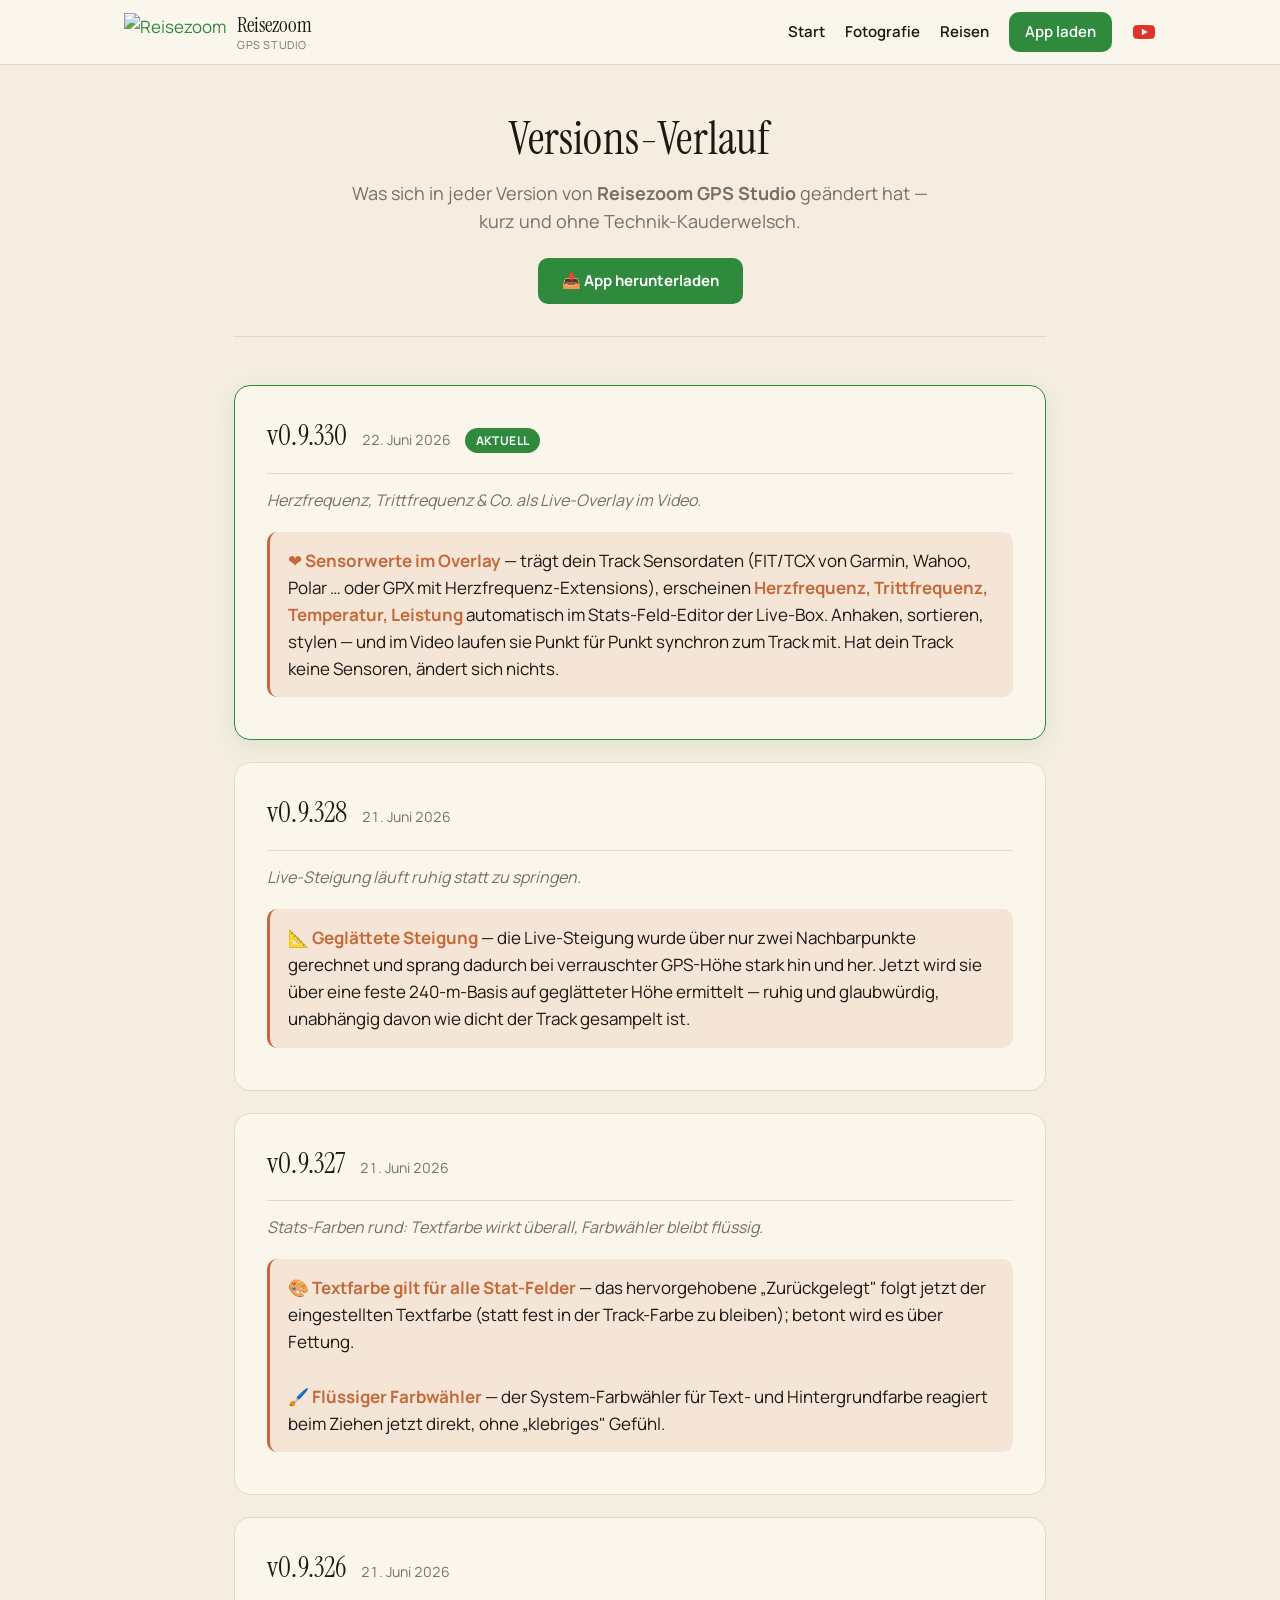
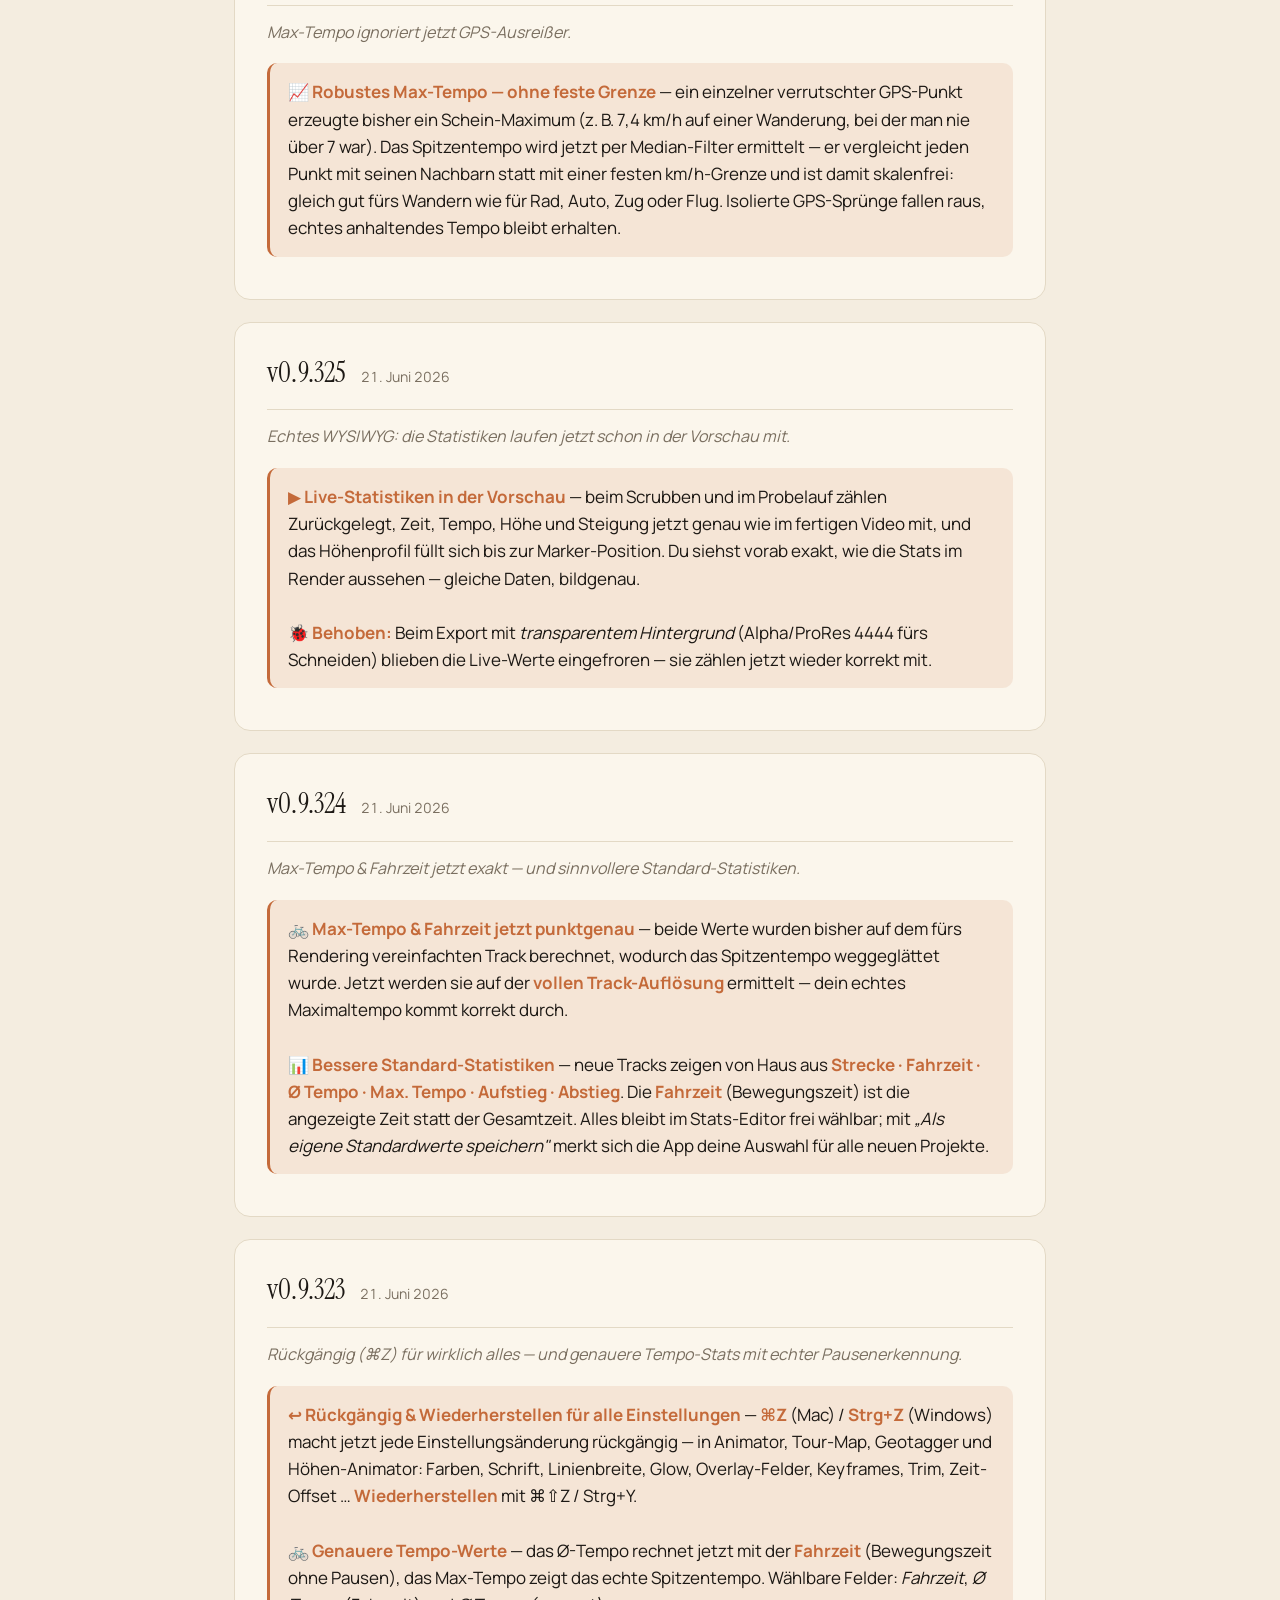
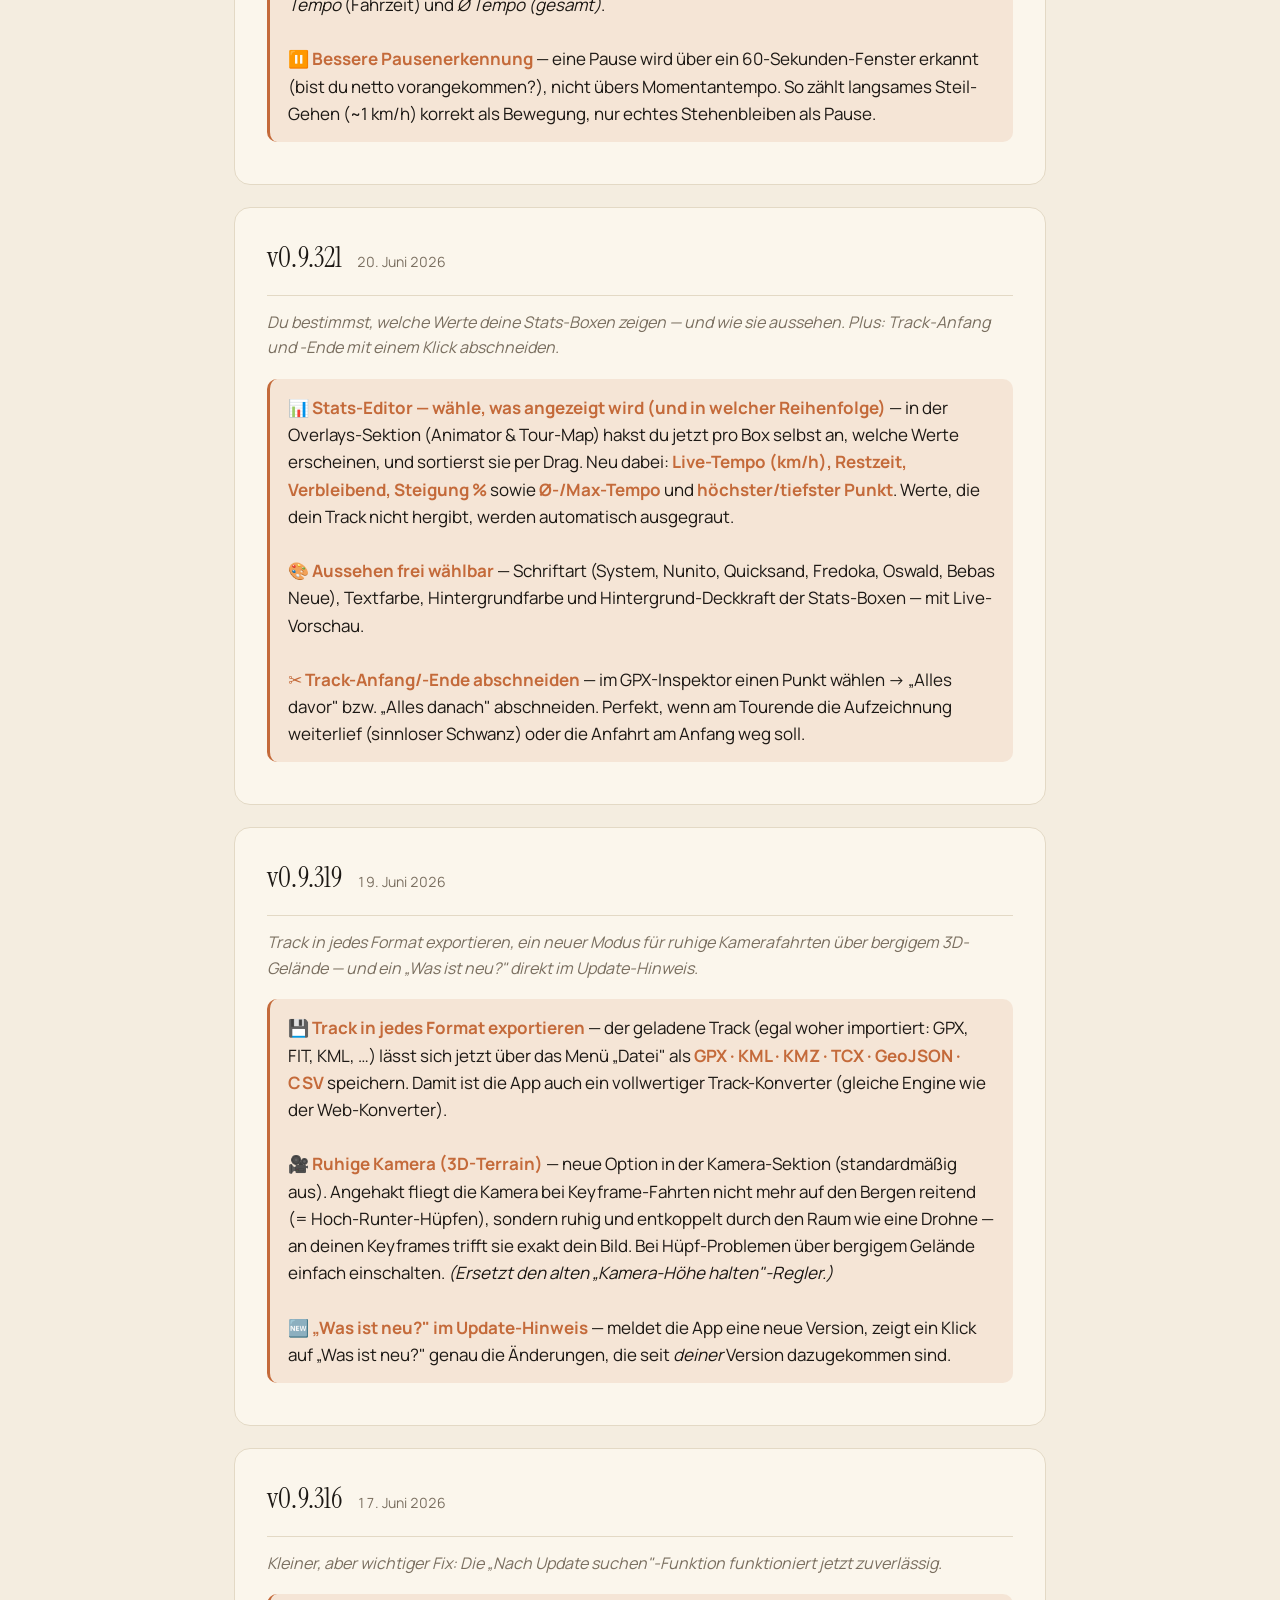
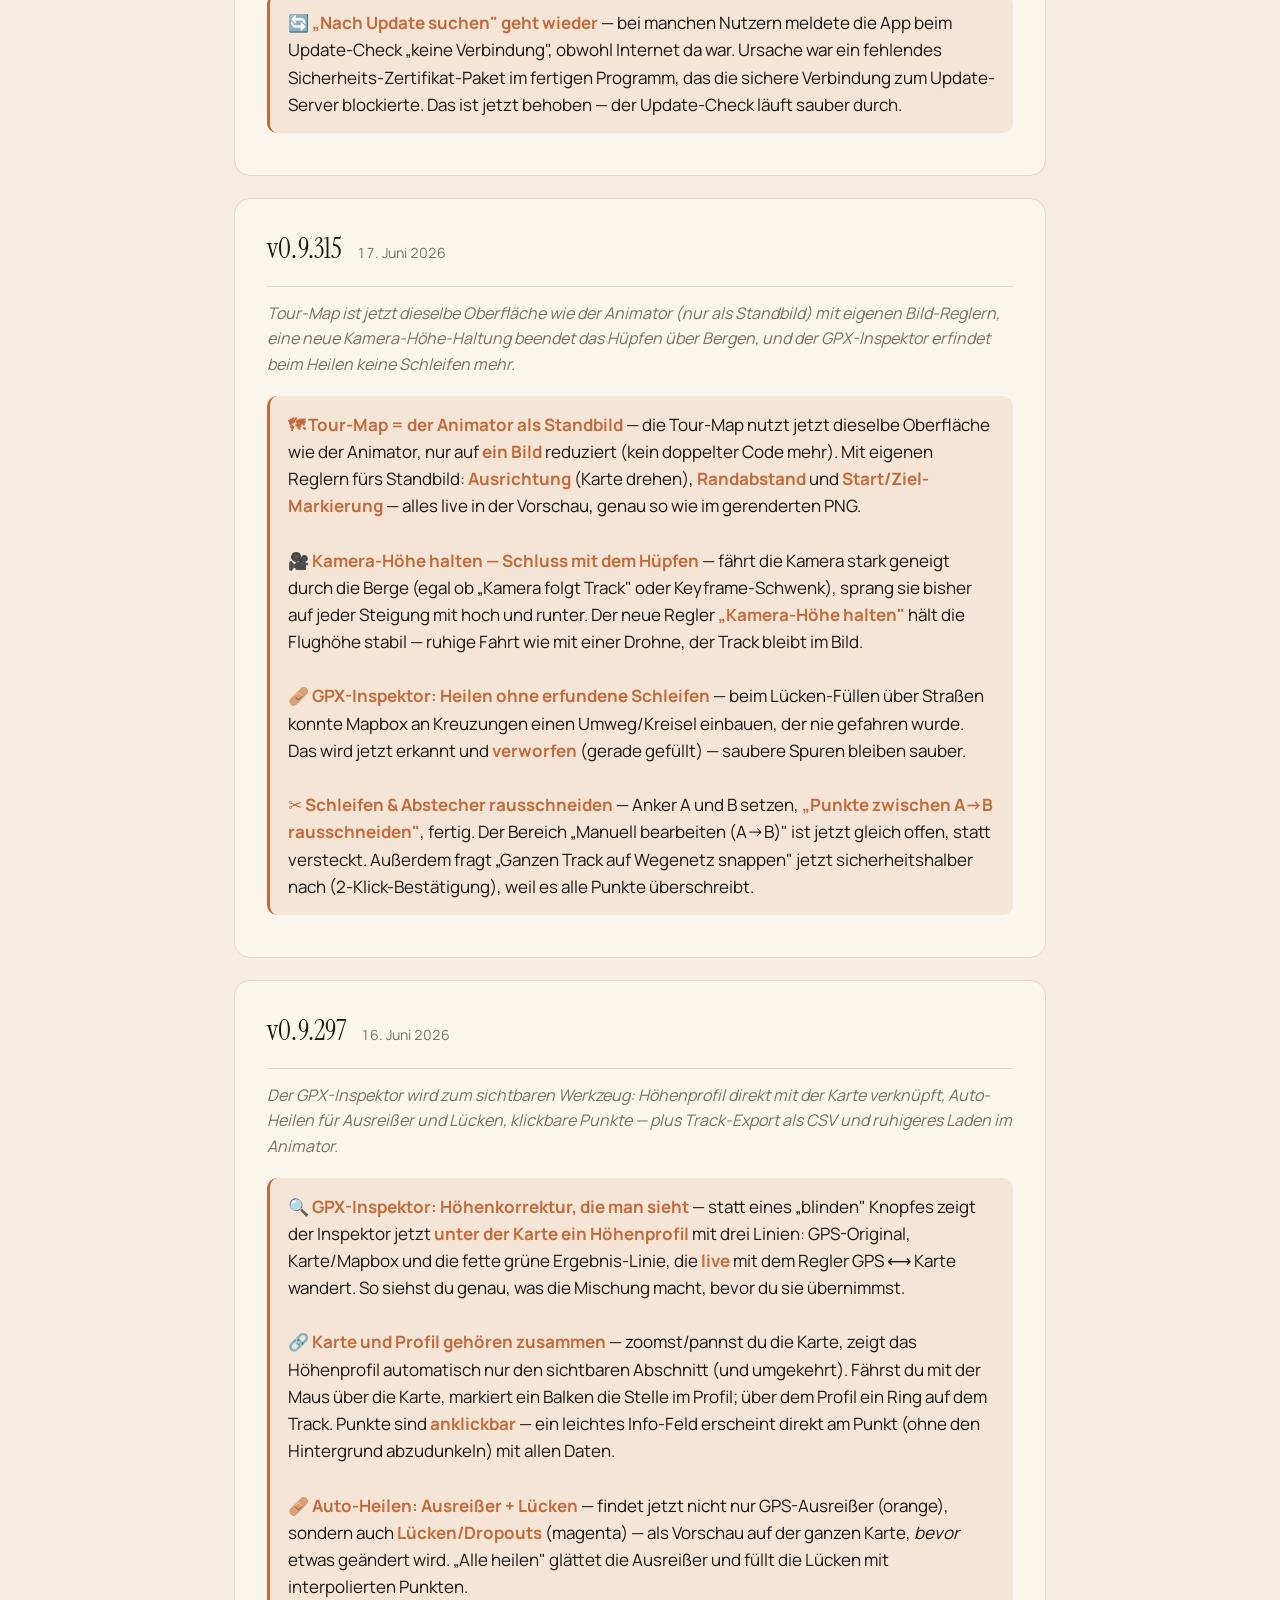
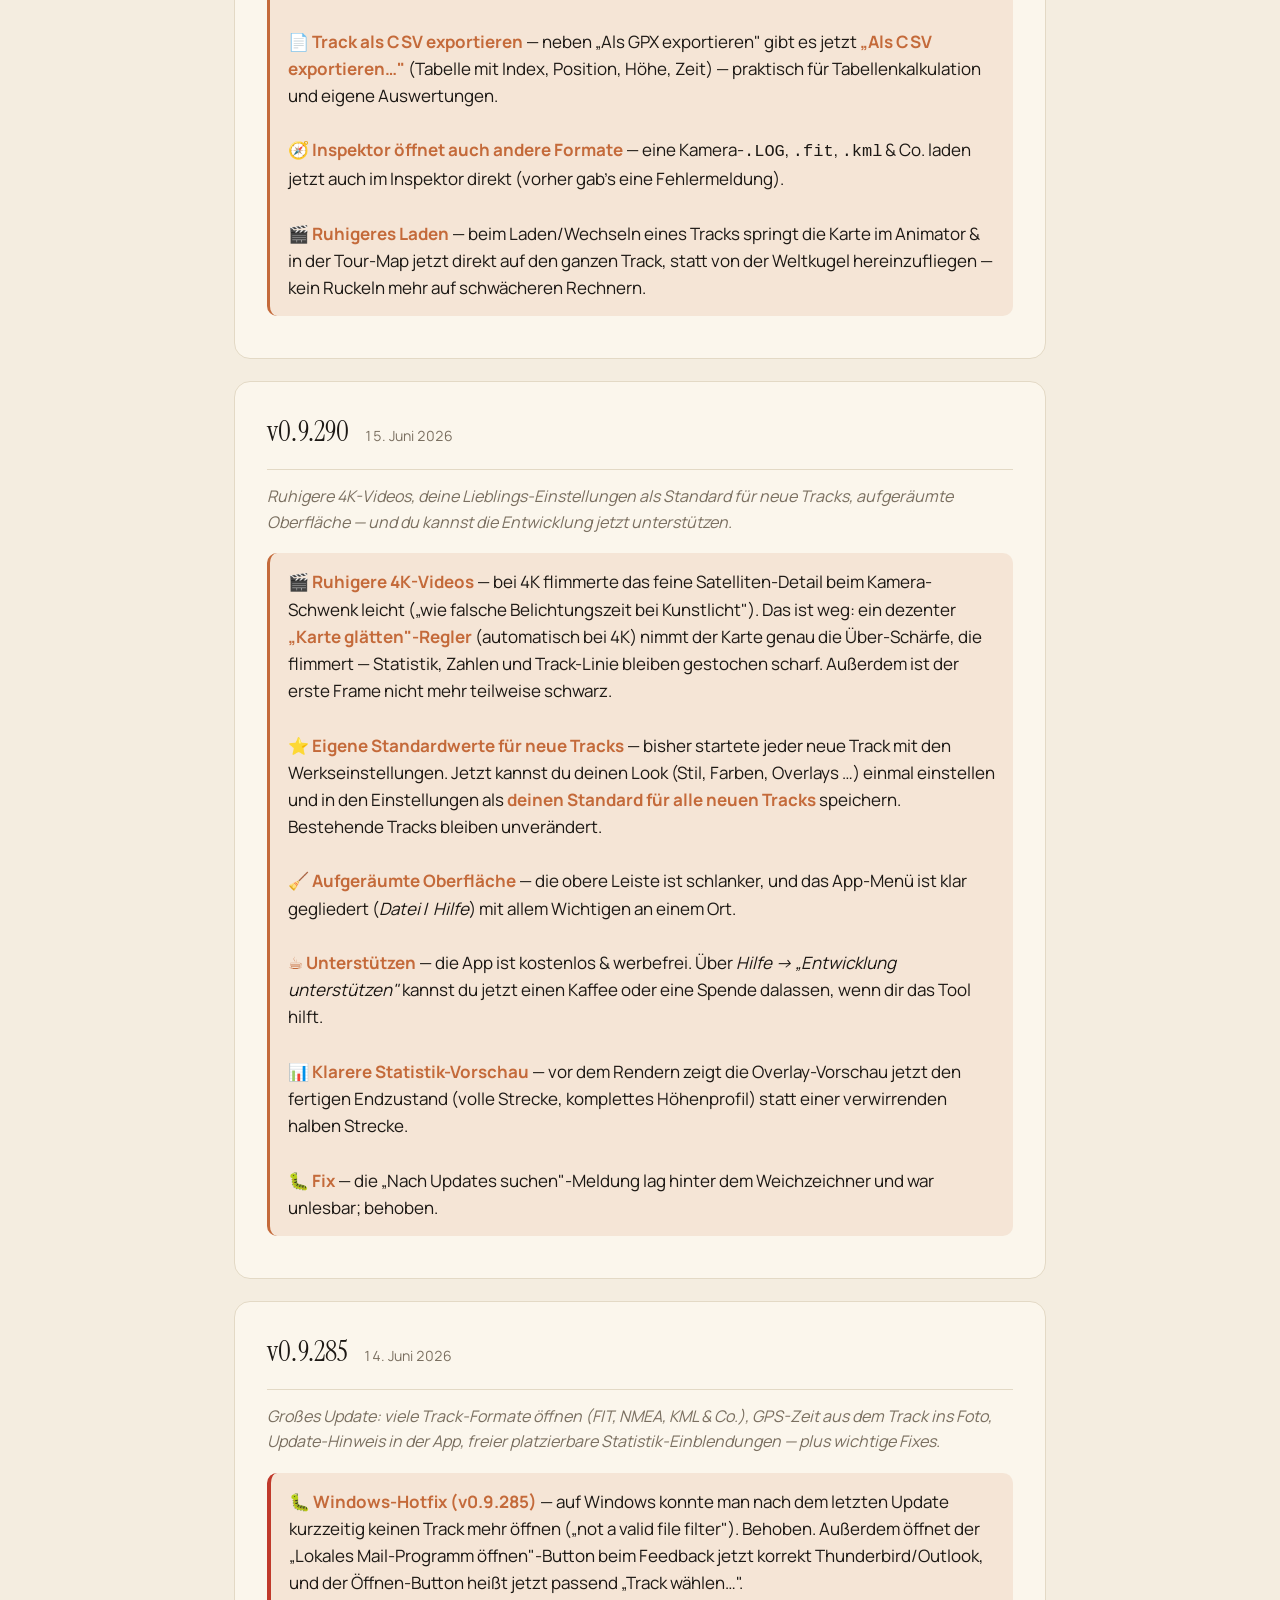
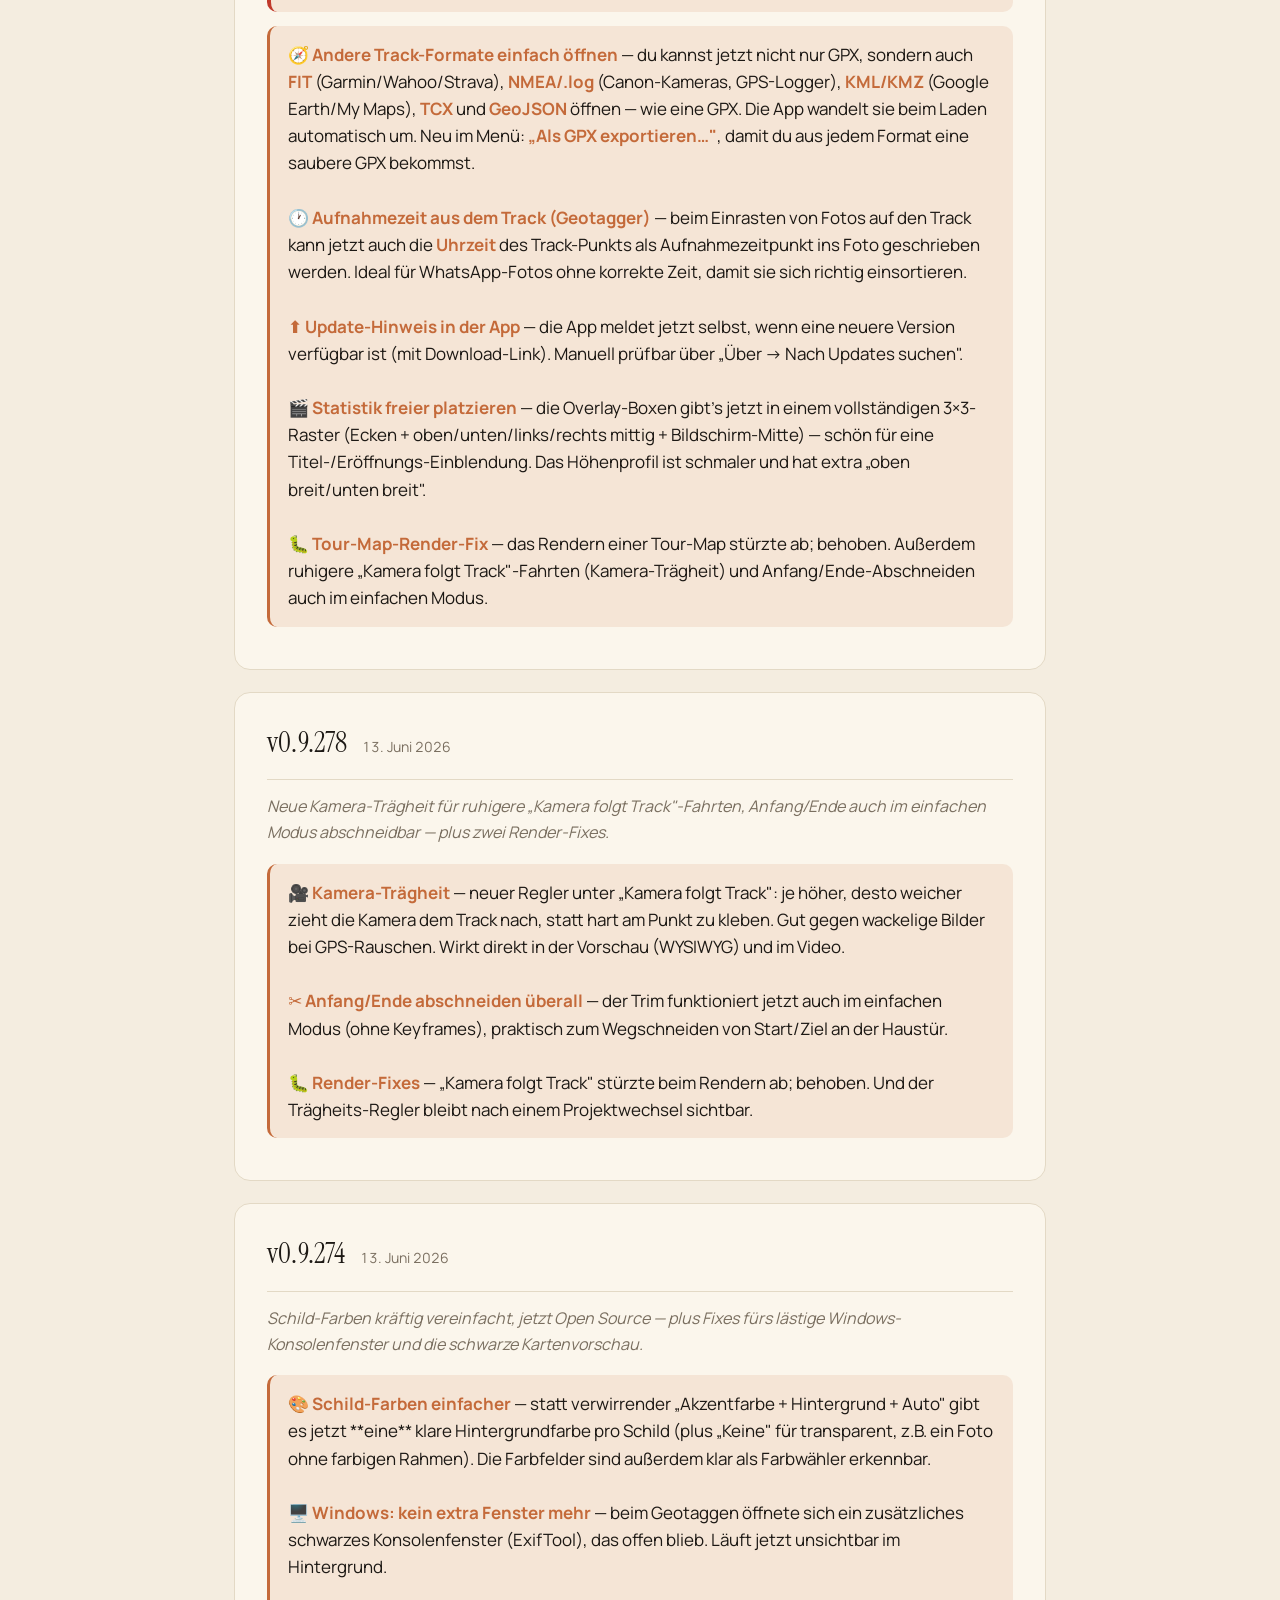
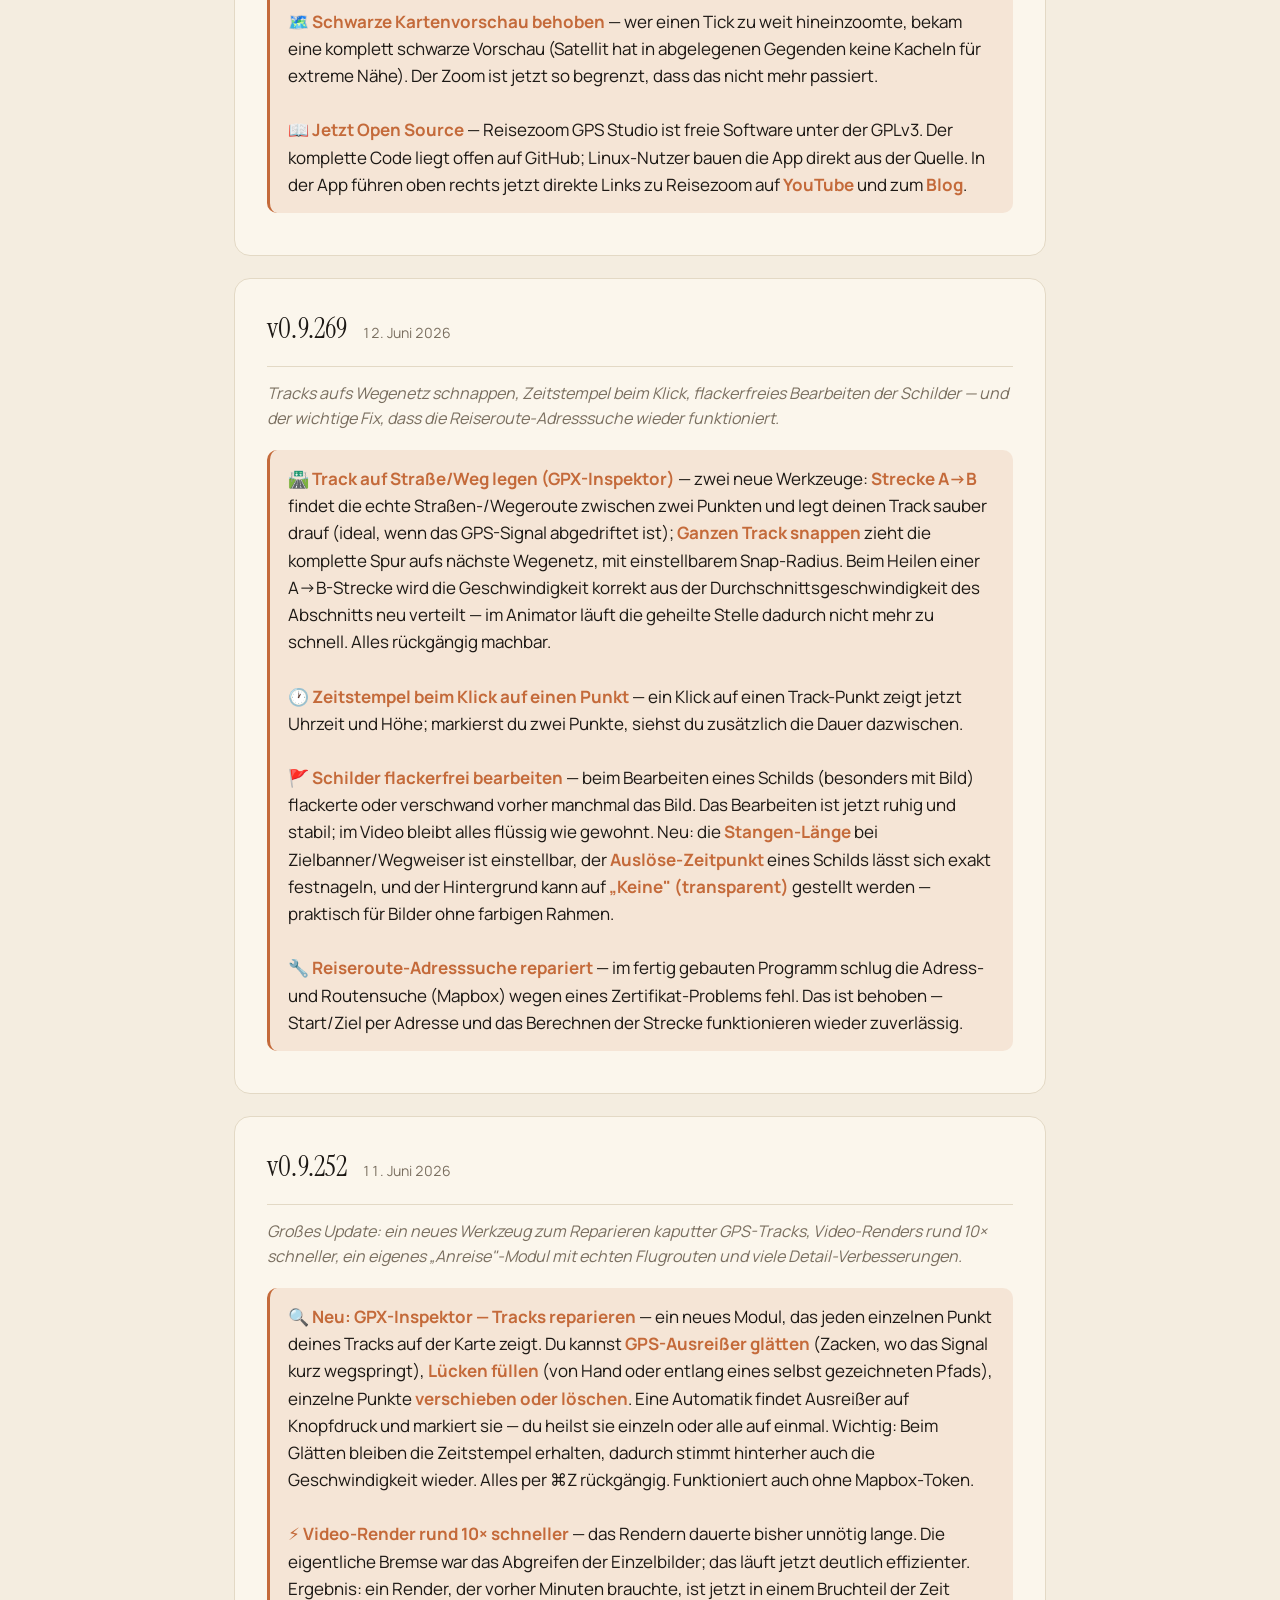
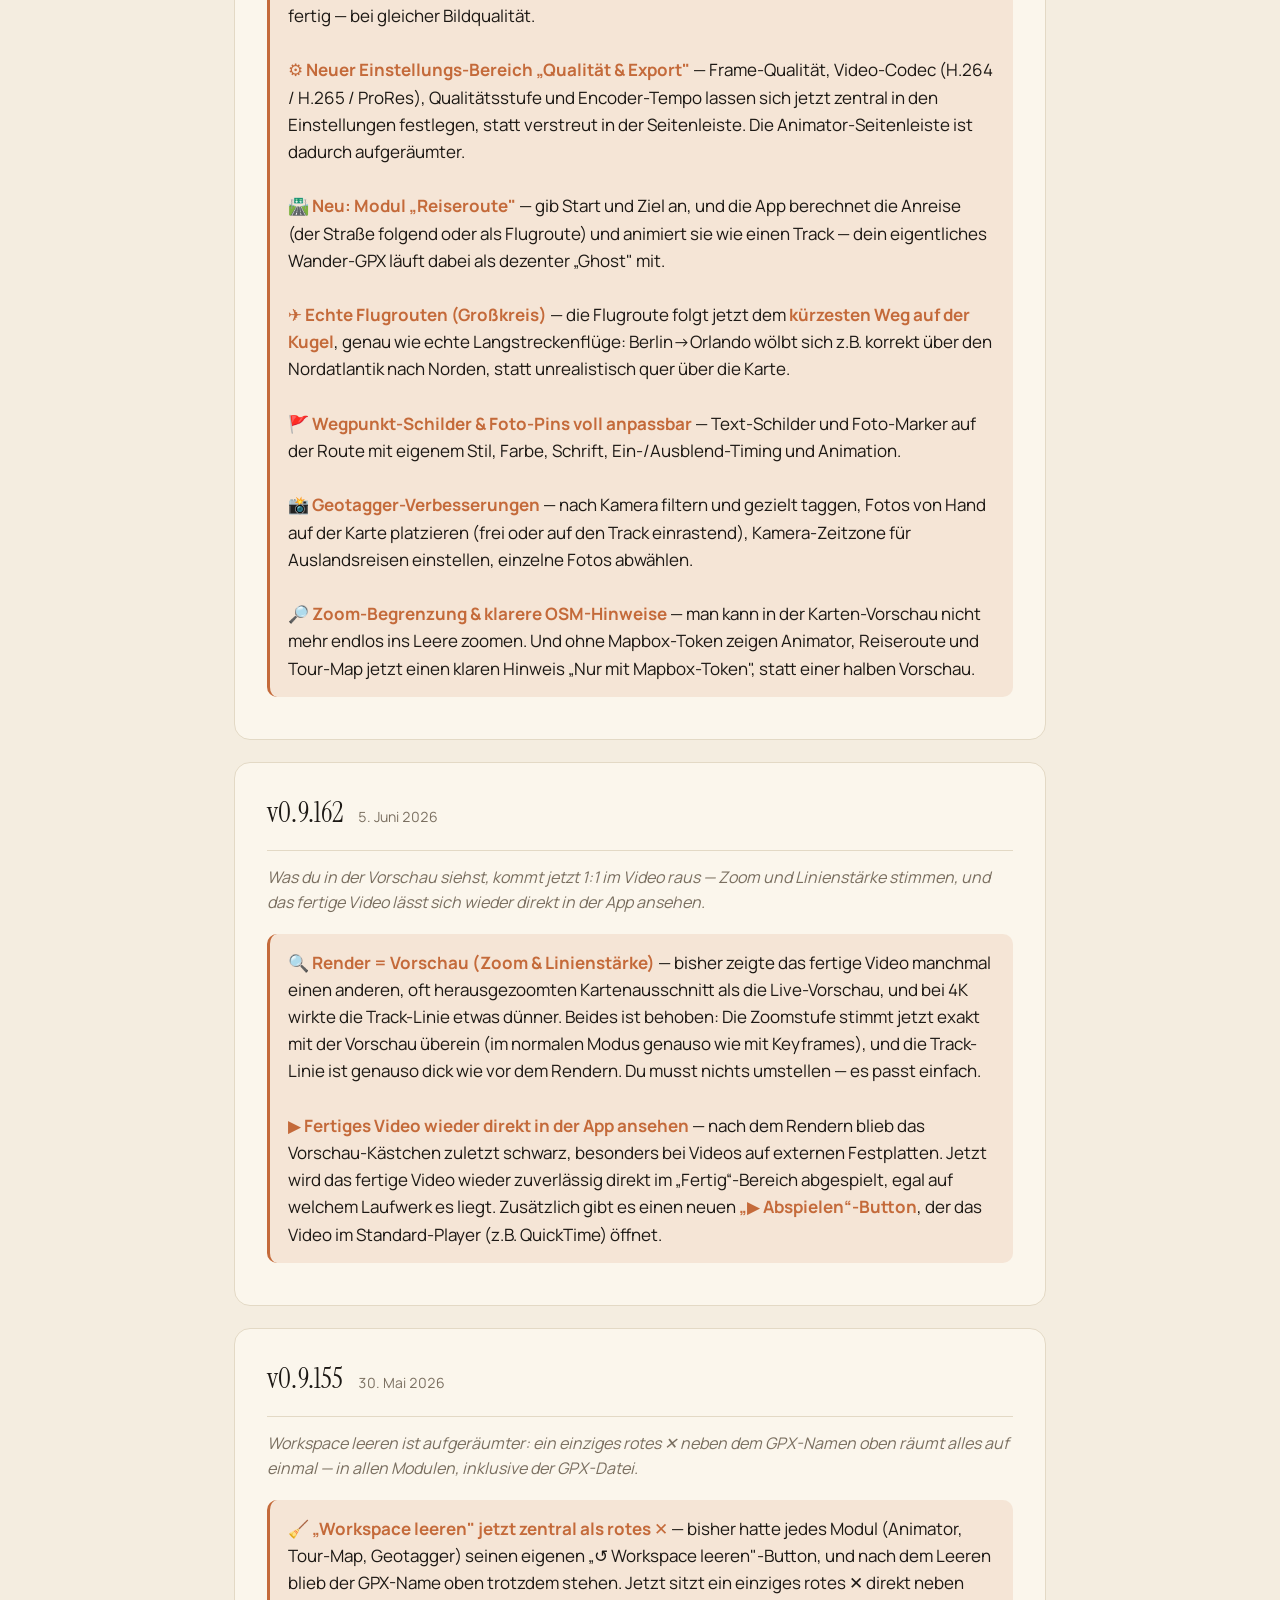
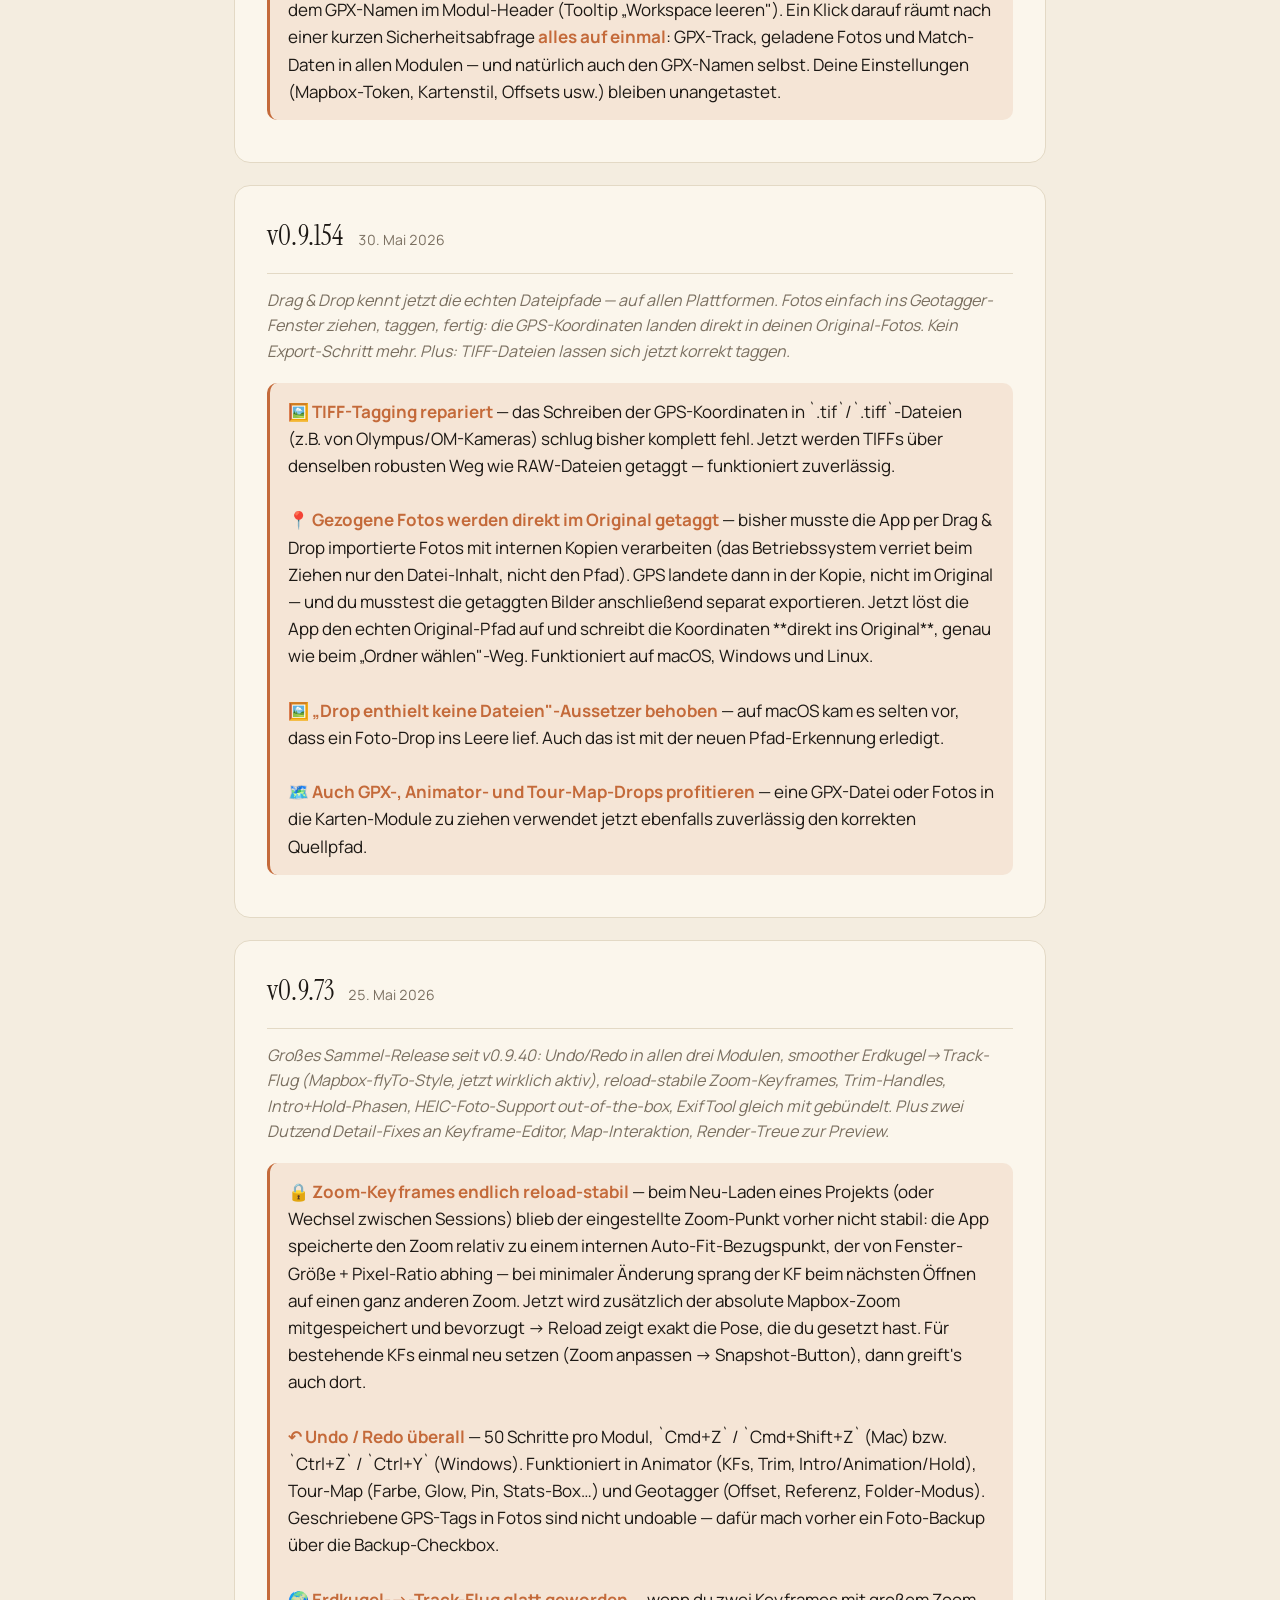
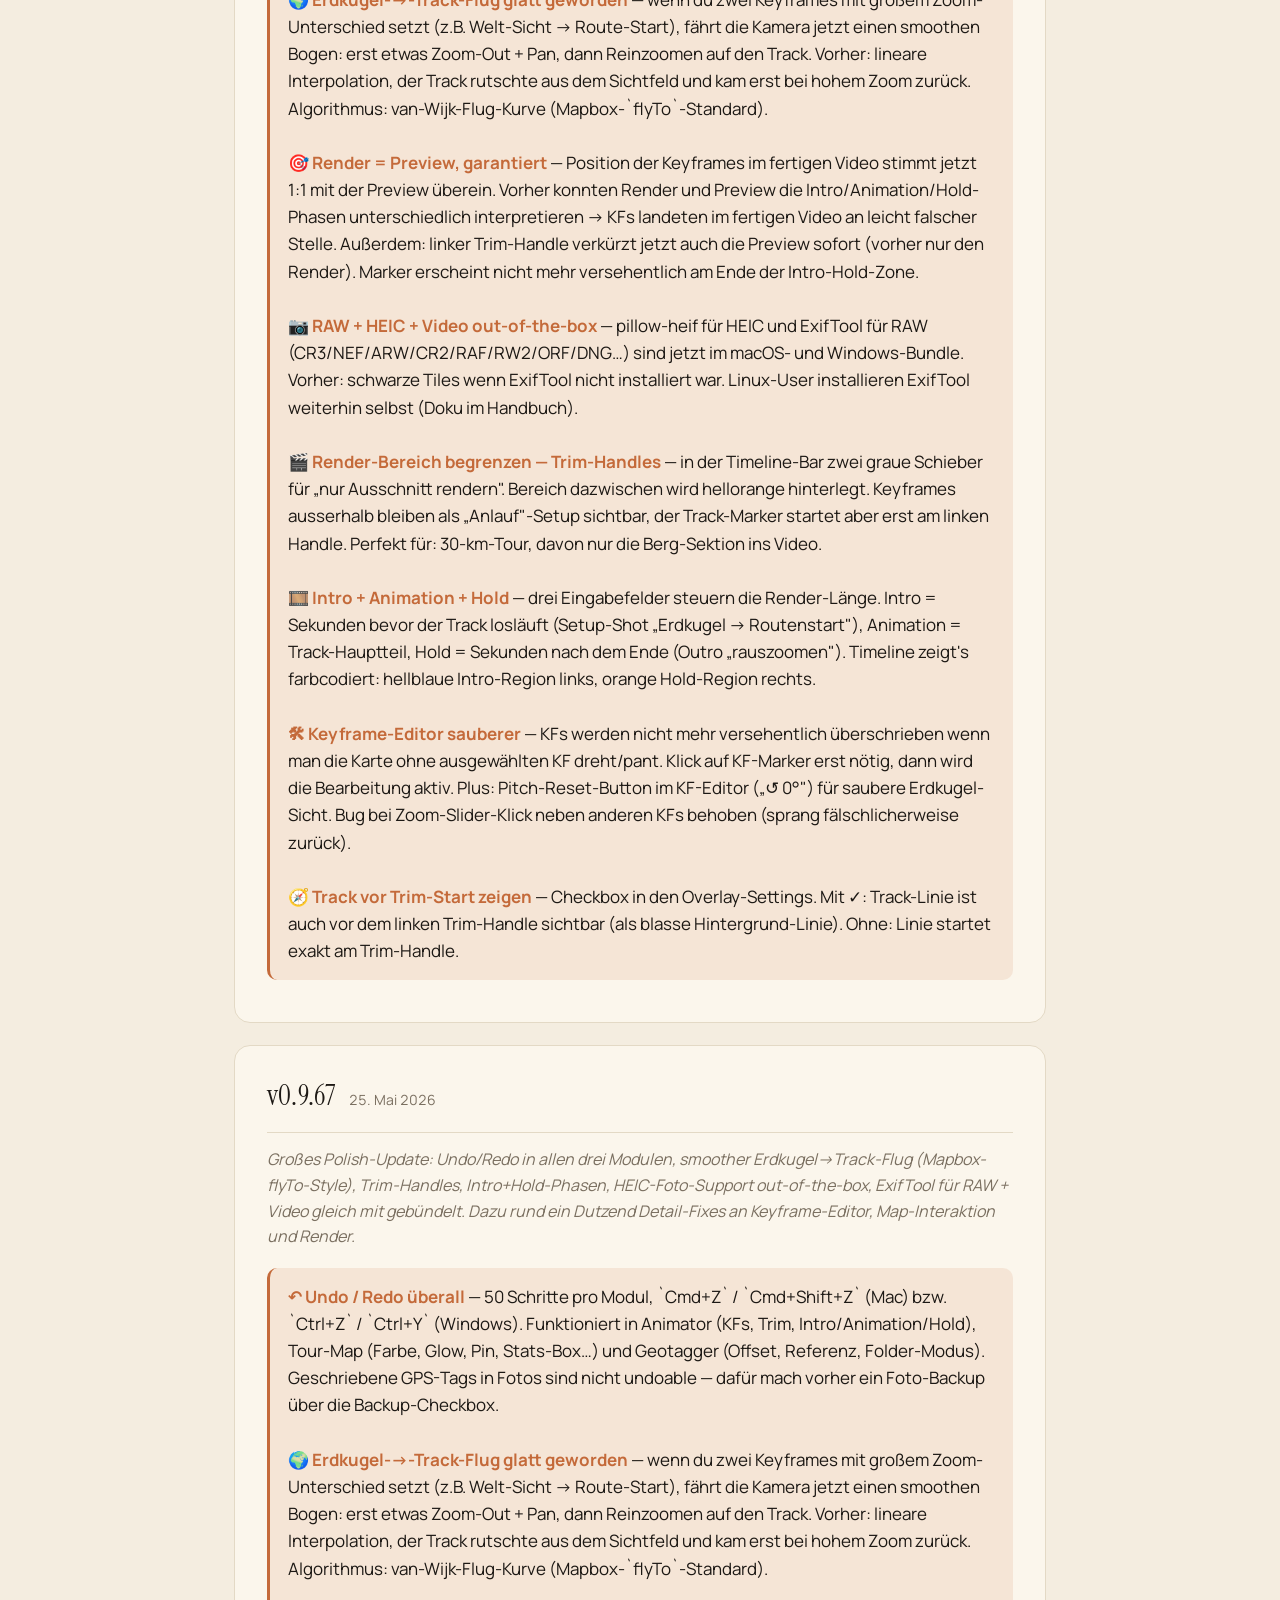
==== commit 0b5e9365: "v0.9.330: FIT-Sensoren als Live-Overlay (Phase 2a) + Datenschicht (Phase 1) Sensorwerte (Herzfrequen" ====
--- a/docs/CHANGELOG.html
+++ b/docs/CHANGELOG.html
@@ -112,15 +112,119 @@
 
 <article class="version latest">
   <div class="version-head">
-    <span class="version-num">v0.9.318</span>
+    <span class="version-num">v0.9.330</span>
+    <span class="version-date">22. Juni 2026</span>
+    <span class="version-badge">Aktuell</span>
+  </div>
+  <p class="version-tagline">Herzfrequenz, Trittfrequenz & Co. als Live-Overlay im Video.</p>
+
+  <div class="highlight">
+    <strong>❤️ Sensorwerte im Overlay</strong> — trägt dein Track Sensordaten (FIT/TCX von Garmin, Wahoo, Polar … oder GPX mit Herzfrequenz-Extensions), erscheinen <strong>Herzfrequenz, Trittfrequenz, Temperatur, Leistung</strong> automatisch im Stats-Feld-Editor der Live-Box. Anhaken, sortieren, stylen — und im Video laufen sie Punkt für Punkt synchron zum Track mit. Hat dein Track keine Sensoren, ändert sich nichts.
+  </div>
+</article>
+
+<article class="version">
+  <div class="version-head">
+    <span class="version-num">v0.9.328</span>
+    <span class="version-date">21. Juni 2026</span>
+  </div>
+  <p class="version-tagline">Live-Steigung läuft ruhig statt zu springen.</p>
+
+  <div class="highlight">
+    <strong>📐 Geglättete Steigung</strong> — die Live-Steigung wurde über nur zwei Nachbarpunkte gerechnet und sprang dadurch bei verrauschter GPS-Höhe stark hin und her. Jetzt wird sie über eine feste 240-m-Basis auf geglätteter Höhe ermittelt — ruhig und glaubwürdig, unabhängig davon wie dicht der Track gesampelt ist.
+  </div>
+</article>
+
+<article class="version">
+  <div class="version-head">
+    <span class="version-num">v0.9.327</span>
+    <span class="version-date">21. Juni 2026</span>
+  </div>
+  <p class="version-tagline">Stats-Farben rund: Textfarbe wirkt überall, Farbwähler bleibt flüssig.</p>
+
+  <div class="highlight">
+    <strong>🎨 Textfarbe gilt für alle Stat-Felder</strong> — das hervorgehobene „Zurückgelegt" folgt jetzt der eingestellten Textfarbe (statt fest in der Track-Farbe zu bleiben); betont wird es über Fettung.<br><br>
+    <strong>🖌️ Flüssiger Farbwähler</strong> — der System-Farbwähler für Text- und Hintergrundfarbe reagiert beim Ziehen jetzt direkt, ohne „klebriges" Gefühl.
+  </div>
+</article>
+
+<article class="version">
+  <div class="version-head">
+    <span class="version-num">v0.9.326</span>
+    <span class="version-date">21. Juni 2026</span>
+  </div>
+  <p class="version-tagline">Max-Tempo ignoriert jetzt GPS-Ausreißer.</p>
+
+  <div class="highlight">
+    <strong>📈 Robustes Max-Tempo — ohne feste Grenze</strong> — ein einzelner verrutschter GPS-Punkt erzeugte bisher ein Schein-Maximum (z. B. 7,4 km/h auf einer Wanderung, bei der man nie über 7 war). Das Spitzentempo wird jetzt per Median-Filter ermittelt — er vergleicht jeden Punkt mit seinen Nachbarn statt mit einer festen km/h-Grenze und ist damit skalenfrei: gleich gut fürs Wandern wie für Rad, Auto, Zug oder Flug. Isolierte GPS-Sprünge fallen raus, echtes anhaltendes Tempo bleibt erhalten.
+  </div>
+</article>
+
+<article class="version">
+  <div class="version-head">
+    <span class="version-num">v0.9.325</span>
+    <span class="version-date">21. Juni 2026</span>
+  </div>
+  <p class="version-tagline">Echtes WYSIWYG: die Statistiken laufen jetzt schon in der Vorschau mit.</p>
+
+  <div class="highlight">
+    <strong>▶️ Live-Statistiken in der Vorschau</strong> — beim Scrubben und im Probelauf zählen Zurückgelegt, Zeit, Tempo, Höhe und Steigung jetzt genau wie im fertigen Video mit, und das Höhenprofil füllt sich bis zur Marker-Position. Du siehst vorab exakt, wie die Stats im Render aussehen — gleiche Daten, bildgenau.<br><br>
+    <strong>🐞 Behoben:</strong> Beim Export mit <em>transparentem Hintergrund</em> (Alpha/ProRes 4444 fürs Schneiden) blieben die Live-Werte eingefroren — sie zählen jetzt wieder korrekt mit.
+  </div>
+</article>
+
+<article class="version">
+  <div class="version-head">
+    <span class="version-num">v0.9.324</span>
+    <span class="version-date">21. Juni 2026</span>
+  </div>
+  <p class="version-tagline">Max-Tempo &amp; Fahrzeit jetzt exakt — und sinnvollere Standard-Statistiken.</p>
+
+  <div class="highlight">
+    <strong>🚲 Max-Tempo &amp; Fahrzeit jetzt punktgenau</strong> — beide Werte wurden bisher auf dem fürs Rendering vereinfachten Track berechnet, wodurch das Spitzentempo weggeglättet wurde. Jetzt werden sie auf der <strong>vollen Track-Auflösung</strong> ermittelt — dein echtes Maximaltempo kommt korrekt durch.<br><br>
+    <strong>📊 Bessere Standard-Statistiken</strong> — neue Tracks zeigen von Haus aus <strong>Strecke · Fahrzeit · Ø Tempo · Max. Tempo · Aufstieg · Abstieg</strong>. Die <strong>Fahrzeit</strong> (Bewegungszeit) ist die angezeigte Zeit statt der Gesamtzeit. Alles bleibt im Stats-Editor frei wählbar; mit <em>„Als eigene Standardwerte speichern"</em> merkt sich die App deine Auswahl für alle neuen Projekte.
+  </div>
+</article>
+
+<article class="version">
+  <div class="version-head">
+    <span class="version-num">v0.9.323</span>
+    <span class="version-date">21. Juni 2026</span>
+  </div>
+  <p class="version-tagline">Rückgängig (⌘Z) für wirklich alles — und genauere Tempo-Stats mit echter Pausenerkennung.</p>
+
+  <div class="highlight">
+    <strong>↩︎ Rückgängig &amp; Wiederherstellen für alle Einstellungen</strong> — <strong>⌘Z</strong> (Mac) / <strong>Strg+Z</strong> (Windows) macht jetzt jede Einstellungsänderung rückgängig — in Animator, Tour-Map, Geotagger und Höhen-Animator: Farben, Schrift, Linienbreite, Glow, Overlay-Felder, Keyframes, Trim, Zeit-Offset … <strong>Wiederherstellen</strong> mit ⌘⇧Z / Strg+Y.<br><br>
+    <strong>🚲 Genauere Tempo-Werte</strong> — das Ø-Tempo rechnet jetzt mit der <strong>Fahrzeit</strong> (Bewegungszeit ohne Pausen), das Max-Tempo zeigt das echte Spitzentempo. Wählbare Felder: <em>Fahrzeit</em>, <em>Ø Tempo</em> (Fahrzeit) und <em>Ø Tempo (gesamt)</em>.<br><br>
+    <strong>⏸️ Bessere Pausenerkennung</strong> — eine Pause wird über ein 60-Sekunden-Fenster erkannt (bist du netto vorangekommen?), nicht übers Momentantempo. So zählt langsames Steil-Gehen (~1 km/h) korrekt als Bewegung, nur echtes Stehenbleiben als Pause.
+  </div>
+</article>
+
+<article class="version">
+  <div class="version-head">
+    <span class="version-num">v0.9.321</span>
+    <span class="version-date">20. Juni 2026</span>
+  </div>
+  <p class="version-tagline">Du bestimmst, welche Werte deine Stats-Boxen zeigen — und wie sie aussehen. Plus: Track-Anfang und -Ende mit einem Klick abschneiden.</p>
+
+  <div class="highlight">
+    <strong>📊 Stats-Editor — wähle, was angezeigt wird (und in welcher Reihenfolge)</strong> — in der Overlays-Sektion (Animator &amp; Tour-Map) hakst du jetzt pro Box selbst an, welche Werte erscheinen, und sortierst sie per Drag. Neu dabei: <strong>Live-Tempo (km/h), Restzeit, Verbleibend, Steigung %</strong> sowie <strong>Ø-/Max-Tempo</strong> und <strong>höchster/tiefster Punkt</strong>. Werte, die dein Track nicht hergibt, werden automatisch ausgegraut.<br><br>
+    <strong>🎨 Aussehen frei wählbar</strong> — Schriftart (System, Nunito, Quicksand, Fredoka, Oswald, Bebas Neue), Textfarbe, Hintergrundfarbe und Hintergrund-Deckkraft der Stats-Boxen — mit Live-Vorschau.<br><br>
+    <strong>✂️ Track-Anfang/-Ende abschneiden</strong> — im GPX-Inspektor einen Punkt wählen → „Alles davor" bzw. „Alles danach" abschneiden. Perfekt, wenn am Tourende die Aufzeichnung weiterlief (sinnloser Schwanz) oder die Anfahrt am Anfang weg soll.
+  </div>
+</article>
+
+<article class="version">
+  <div class="version-head">
+    <span class="version-num">v0.9.319</span>
     <span class="version-date">19. Juni 2026</span>
-    <span class="version-badge">Aktuell</span>
-  </div>
-  <p class="version-tagline">Track in jedes Format exportieren — und ein neuer Modus für ruhige Kamerafahrten über bergigem 3D-Gelände.</p>
+  </div>
+  <p class="version-tagline">Track in jedes Format exportieren, ein neuer Modus für ruhige Kamerafahrten über bergigem 3D-Gelände — und ein „Was ist neu?" direkt im Update-Hinweis.</p>
 
   <div class="highlight">
     <strong>💾 Track in jedes Format exportieren</strong> — der geladene Track (egal woher importiert: GPX, FIT, KML, …) lässt sich jetzt über das Menü „Datei" als <strong>GPX · KML · KMZ · TCX · GeoJSON · CSV</strong> speichern. Damit ist die App auch ein vollwertiger Track-Konverter (gleiche Engine wie der Web-Konverter).<br><br>
-    <strong>🎥 Ruhige Kamera (3D-Terrain)</strong> — neue Option in der Kamera-Sektion (standardmäßig aus). Angehakt fliegt die Kamera bei Keyframe-Fahrten nicht mehr auf den Bergen reitend (= Hoch-Runter-Hüpfen), sondern ruhig und entkoppelt durch den Raum wie eine Drohne — an deinen Keyframes trifft sie exakt dein Bild. Bei Hüpf-Problemen über bergigem Gelände einfach einschalten. <em>(Ersetzt den alten „Kamera-Höhe halten"-Regler.)</em>
+    <strong>🎥 Ruhige Kamera (3D-Terrain)</strong> — neue Option in der Kamera-Sektion (standardmäßig aus). Angehakt fliegt die Kamera bei Keyframe-Fahrten nicht mehr auf den Bergen reitend (= Hoch-Runter-Hüpfen), sondern ruhig und entkoppelt durch den Raum wie eine Drohne — an deinen Keyframes trifft sie exakt dein Bild. Bei Hüpf-Problemen über bergigem Gelände einfach einschalten. <em>(Ersetzt den alten „Kamera-Höhe halten"-Regler.)</em><br><br>
+    <strong>🆕 „Was ist neu?" im Update-Hinweis</strong> — meldet die App eine neue Version, zeigt ein Klick auf „Was ist neu?" genau die Änderungen, die seit <em>deiner</em> Version dazugekommen sind.
   </div>
 </article>
 
@@ -1025,5 +1129,34 @@
   </div>
 </footer>
 
+<!-- v0.9.319 — „Was ist neu?": Wird die Seite mit ?since=X.Y.Z geöffnet (aus dem
+     Update-Hinweis der App), werden nur die Versionen NEUER als die eigene gezeigt. -->
+<script>
+(function () {
+  try {
+    var since = new URLSearchParams(location.search).get("since");
+    if (!since) return;
+    function ver(s){ var m=(s||"").match(/(\d+)\.(\d+)\.(\d+)/); return m?[+m[1],+m[2],+m[3]]:null; }
+    function cmp(a,b){ for(var i=0;i<3;i++){ if(a[i]!==b[i]) return a[i]-b[i]; } return 0; }
+    var sv = ver(since); if (!sv) return;
+    var shown = 0;
+    document.querySelectorAll("article.version").forEach(function(a){
+      var n = a.querySelector(".version-num");
+      var av = ver(n ? n.textContent : "");
+      if (av && cmp(av, sv) > 0) { shown++; }
+      else { a.style.display = "none"; }
+    });
+    var h1 = document.querySelector(".page-head h1");
+    var lead = document.querySelector(".page-head .lead");
+    if (shown > 0) {
+      if (h1) h1.textContent = "Was ist neu?";
+      if (lead) lead.innerHTML = "Das alles erwartet dich beim Update von Version <strong>" + since + "</strong> — " + shown + (shown === 1 ? " Version" : " Versionen") + " neuer.";
+    } else {
+      if (h1) h1.textContent = "Alles aktuell";
+      if (lead) lead.innerHTML = "Du hast bereits die neueste Version (<strong>" + since + "</strong>). 🎉";
+    }
+  } catch (e) {}
+})();
+</script>
 </body>
 </html>
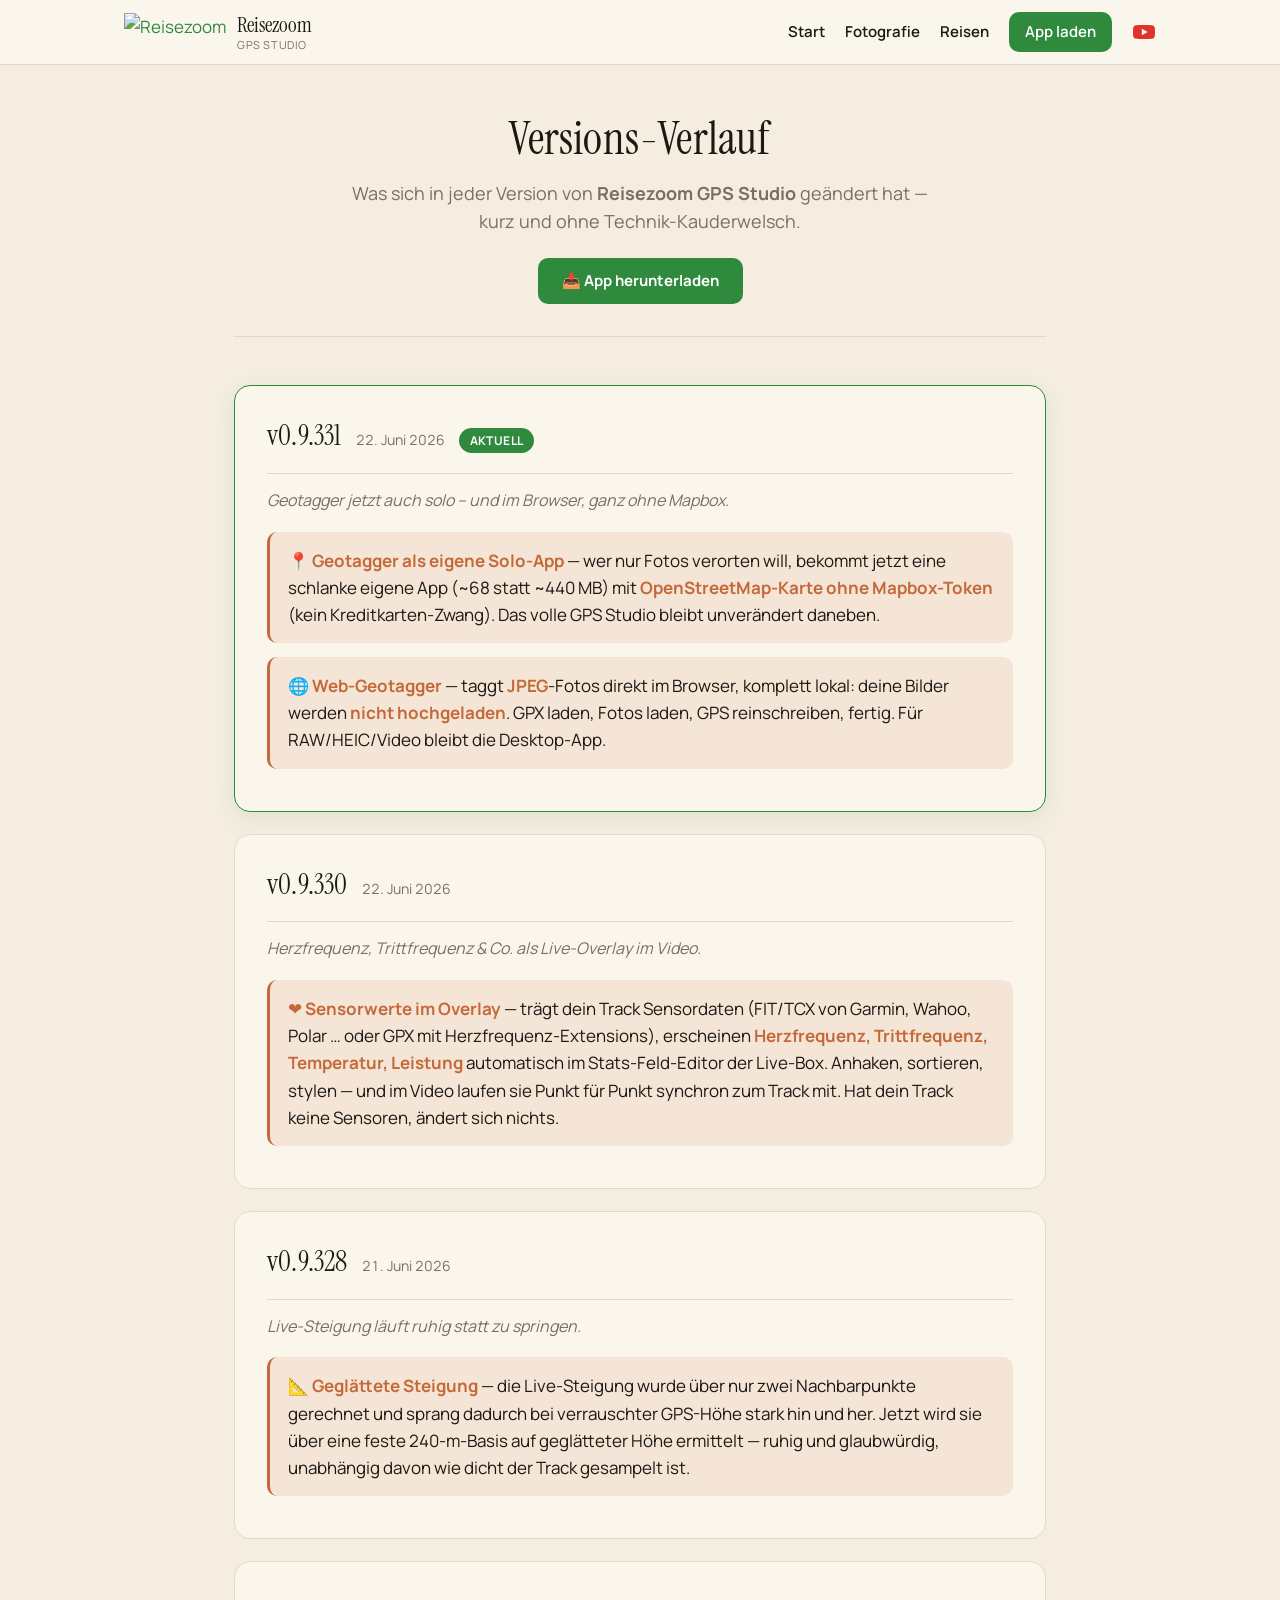
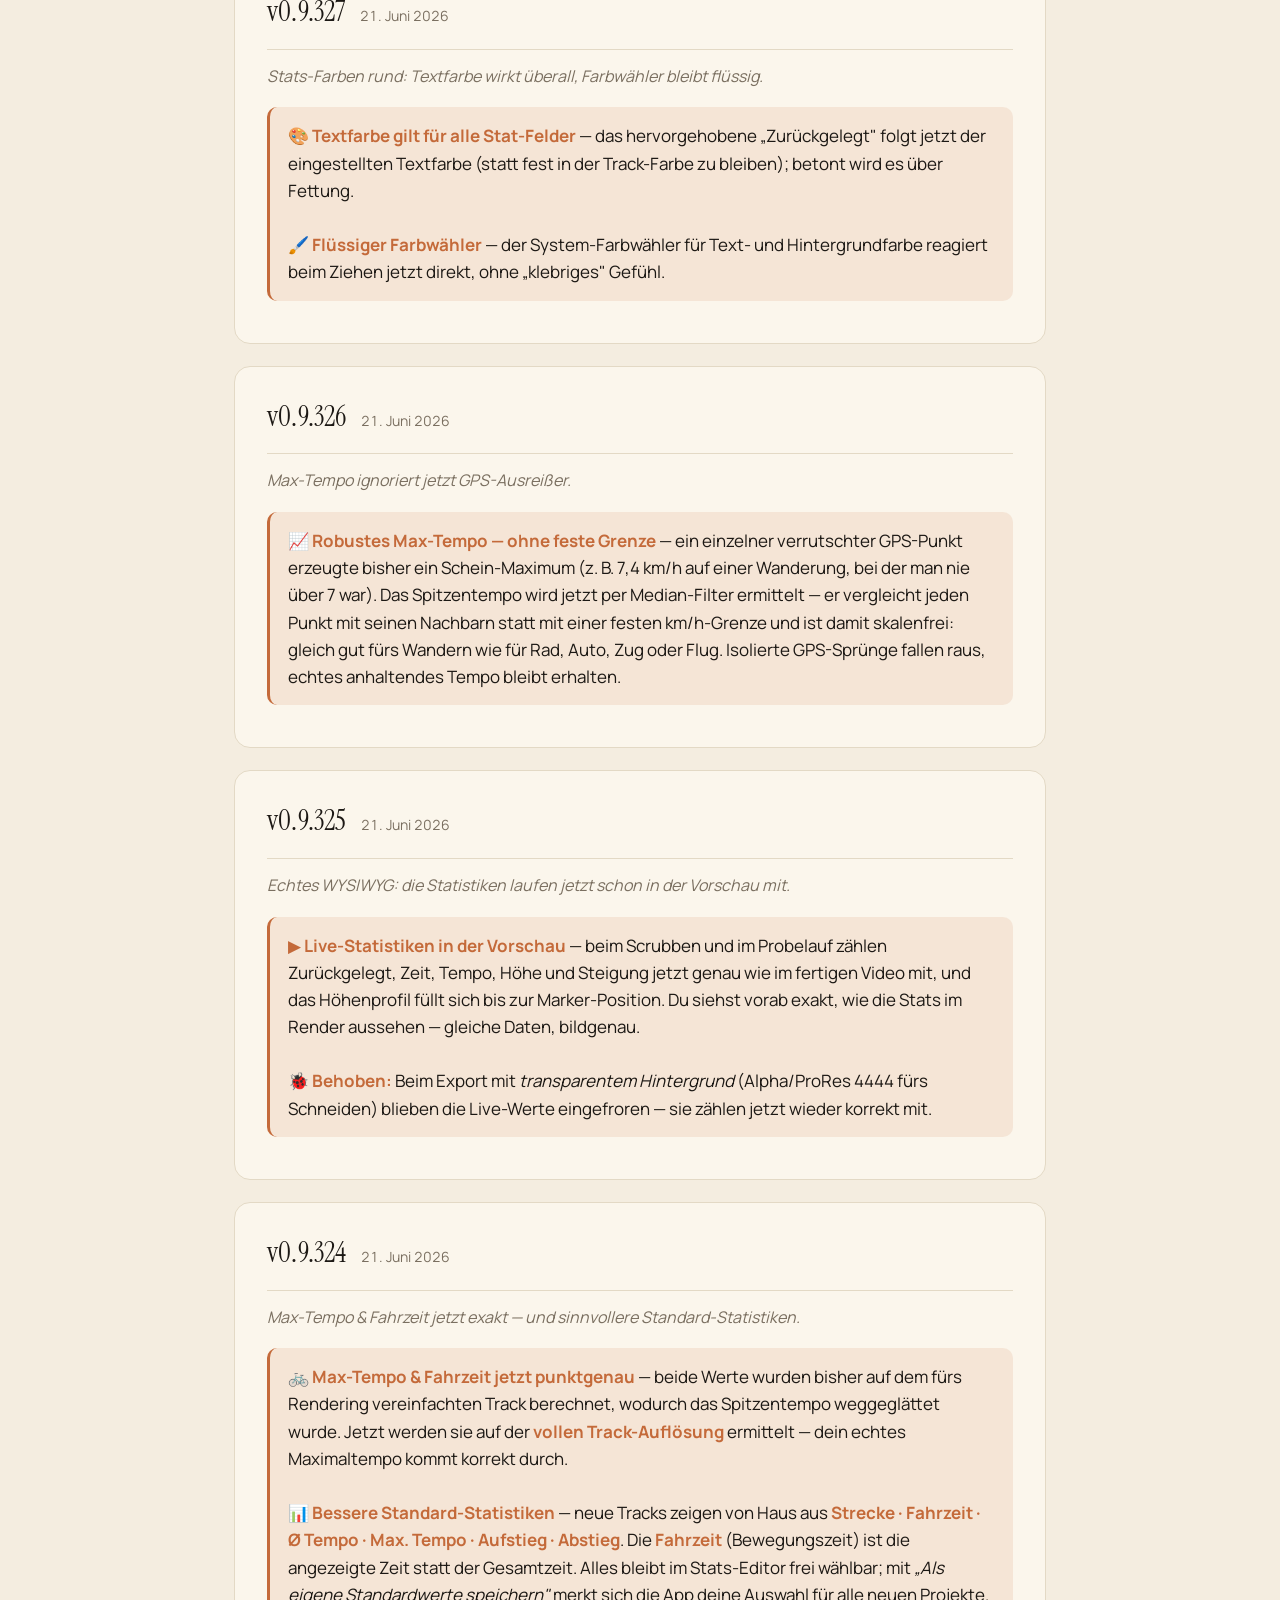
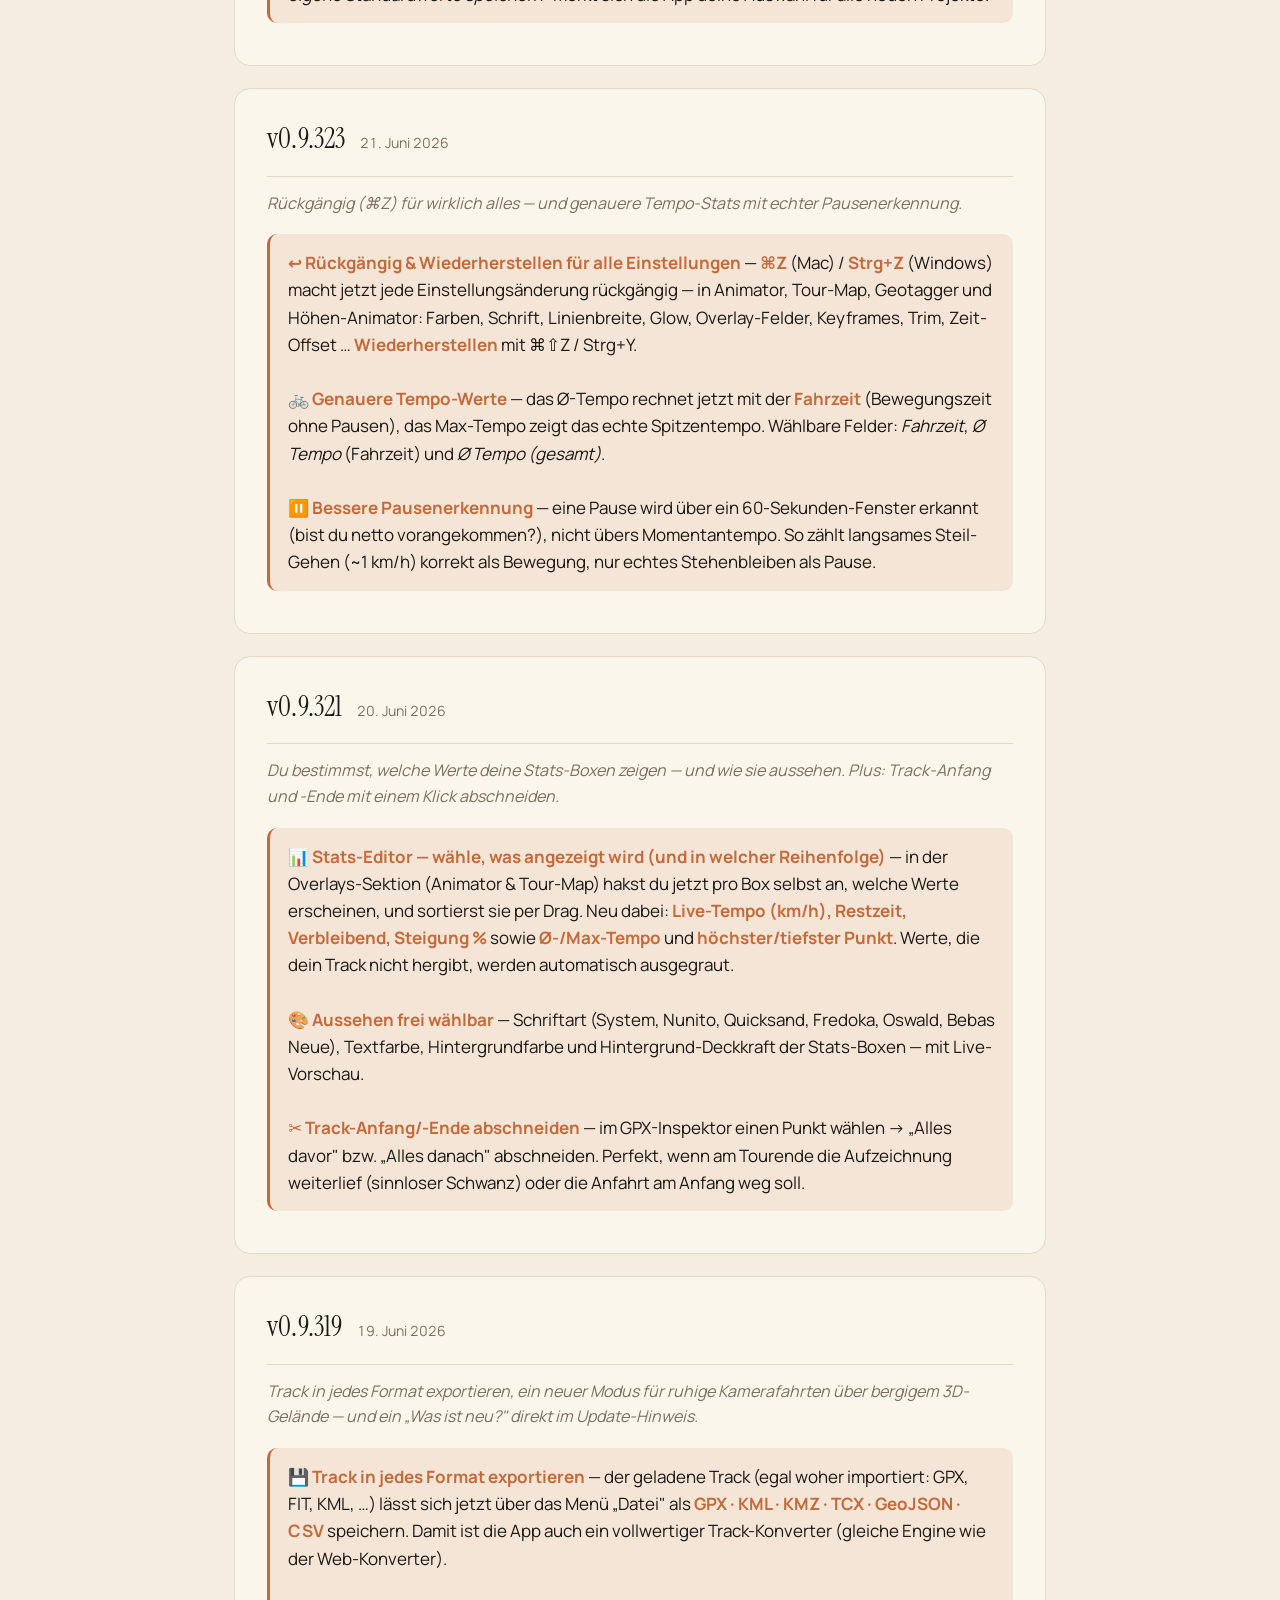
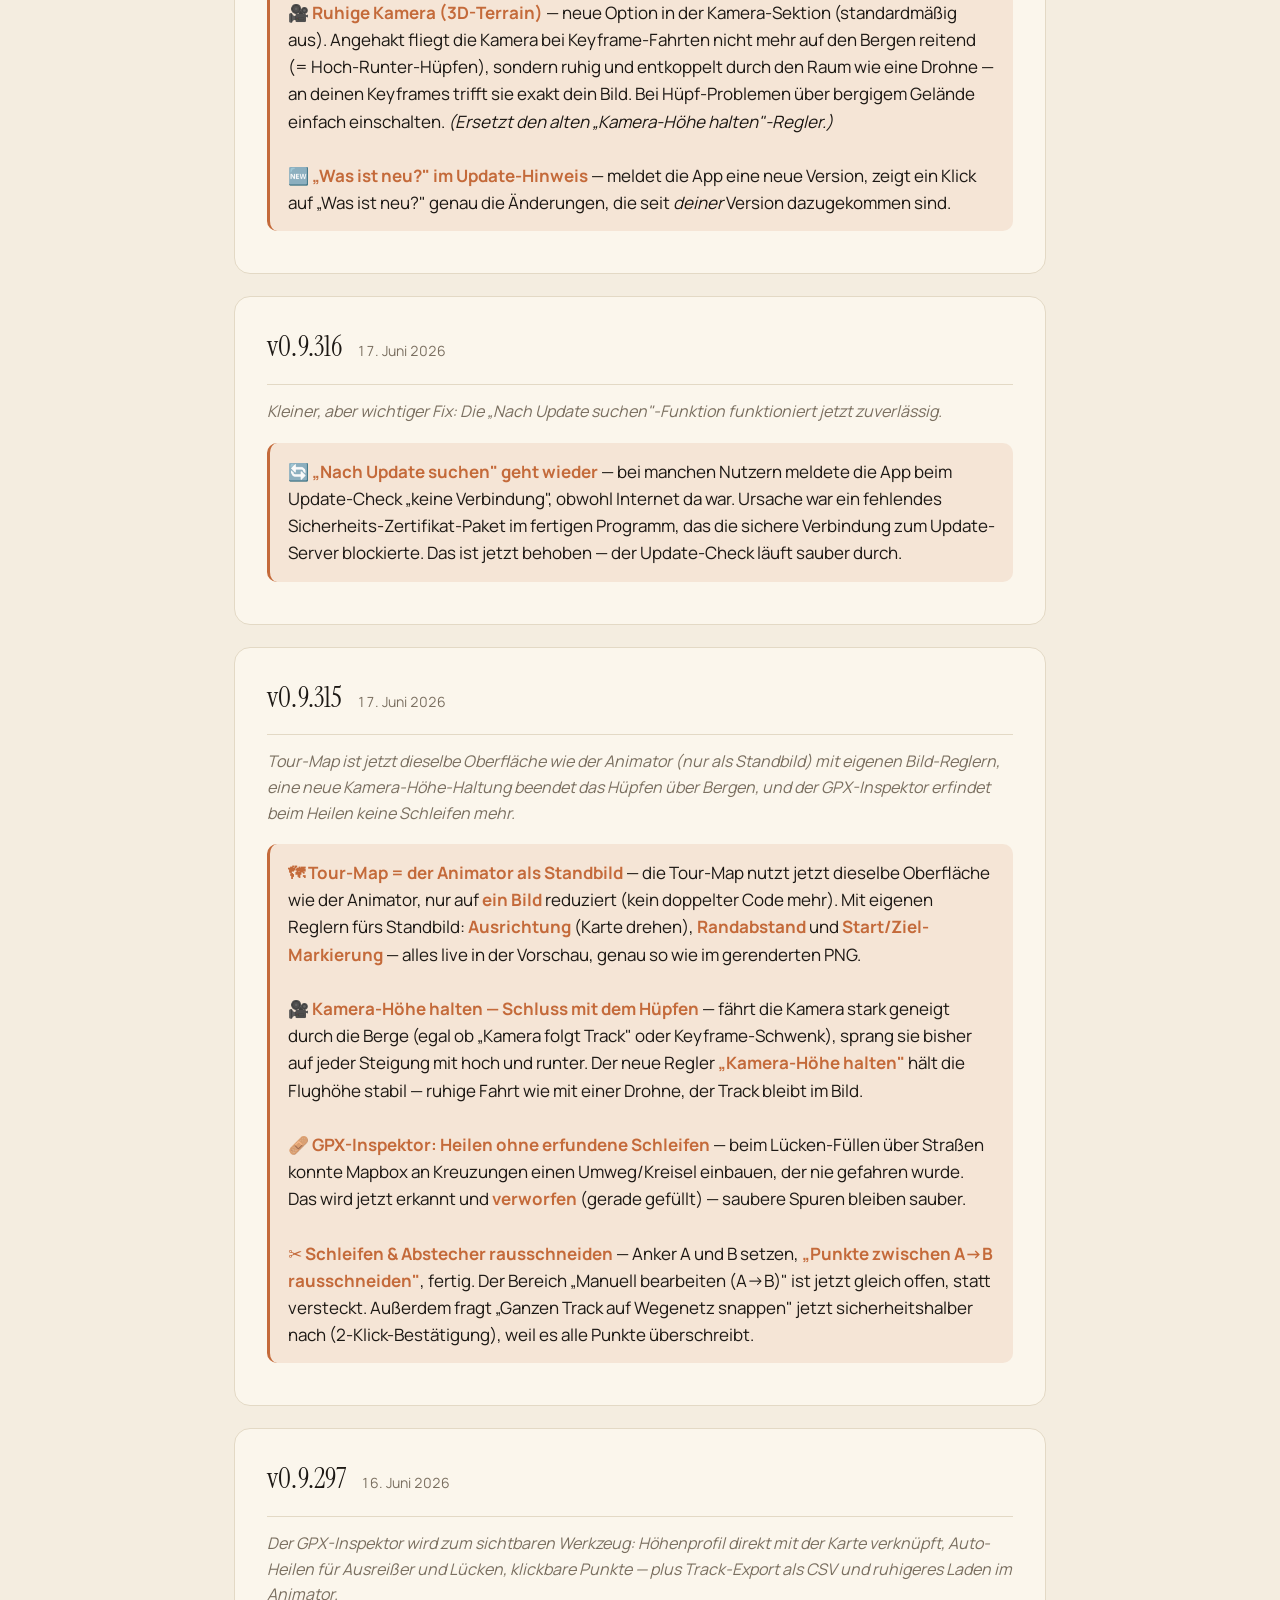
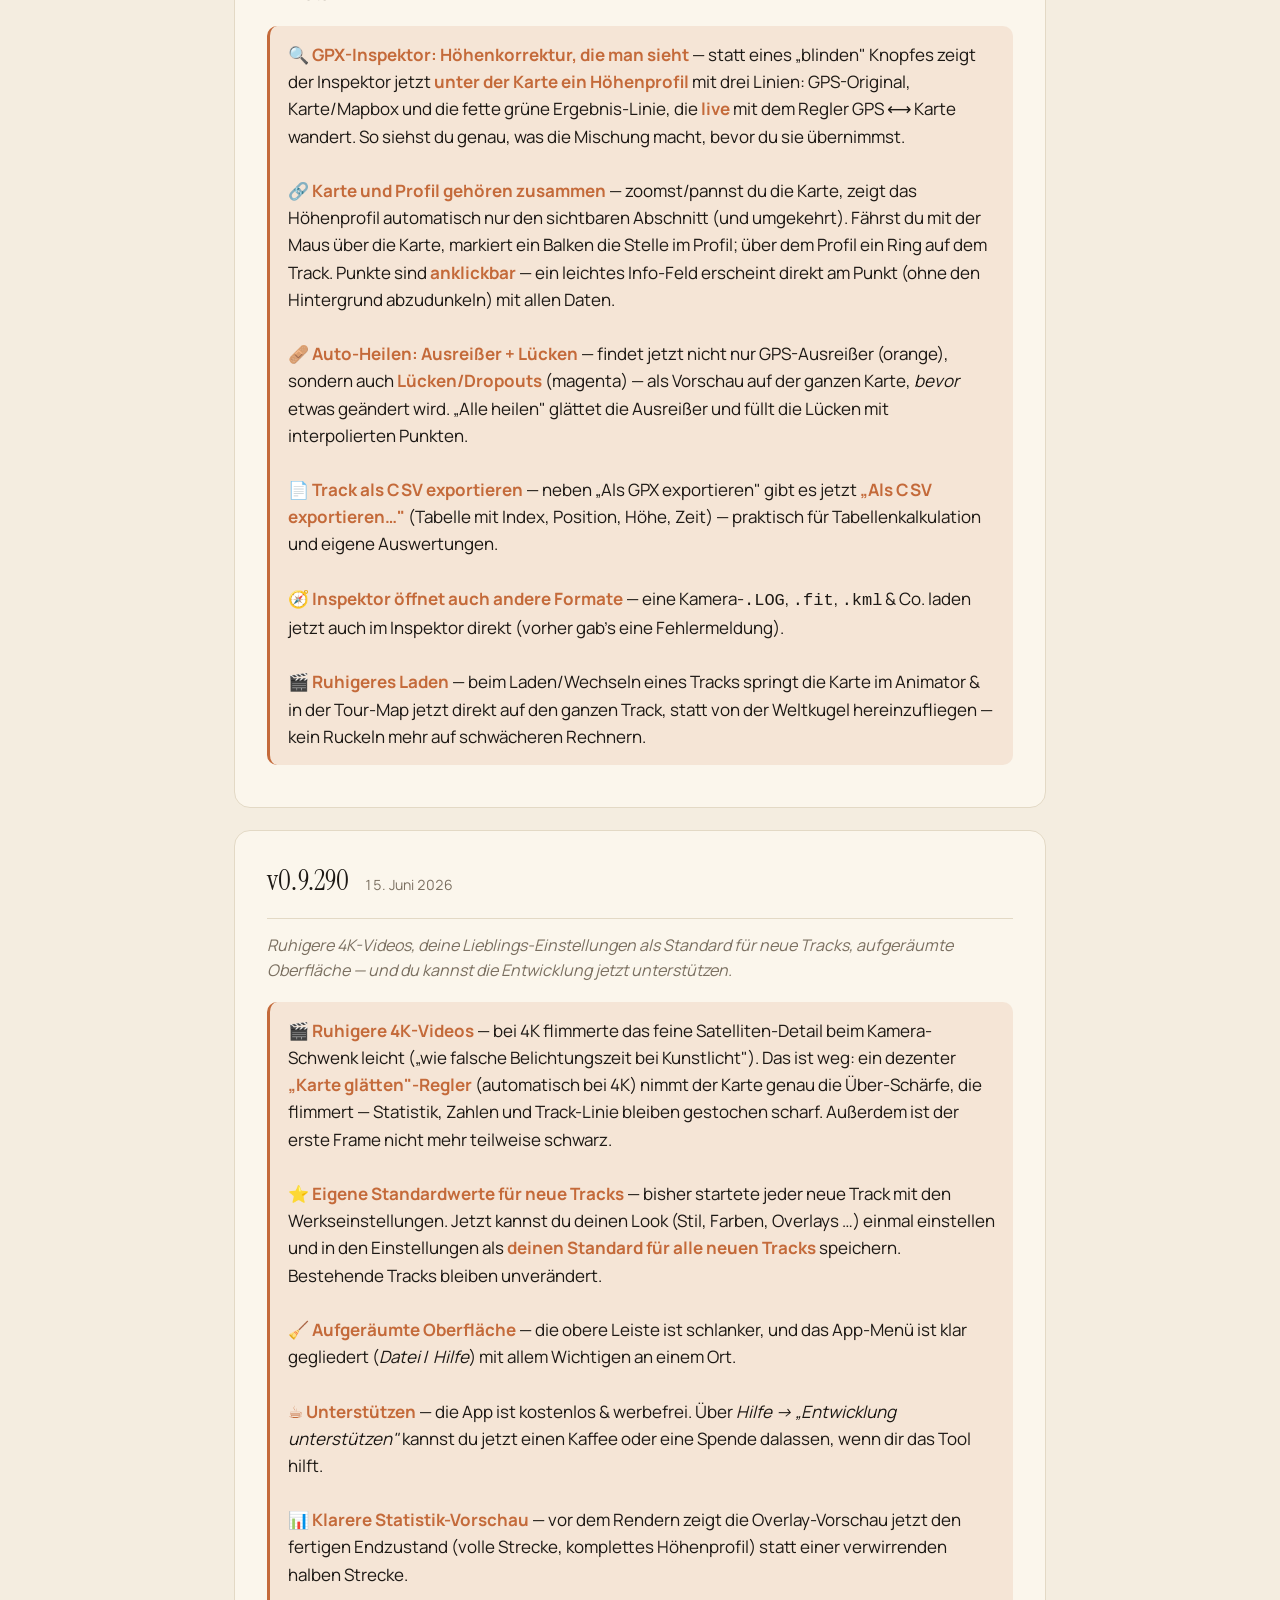
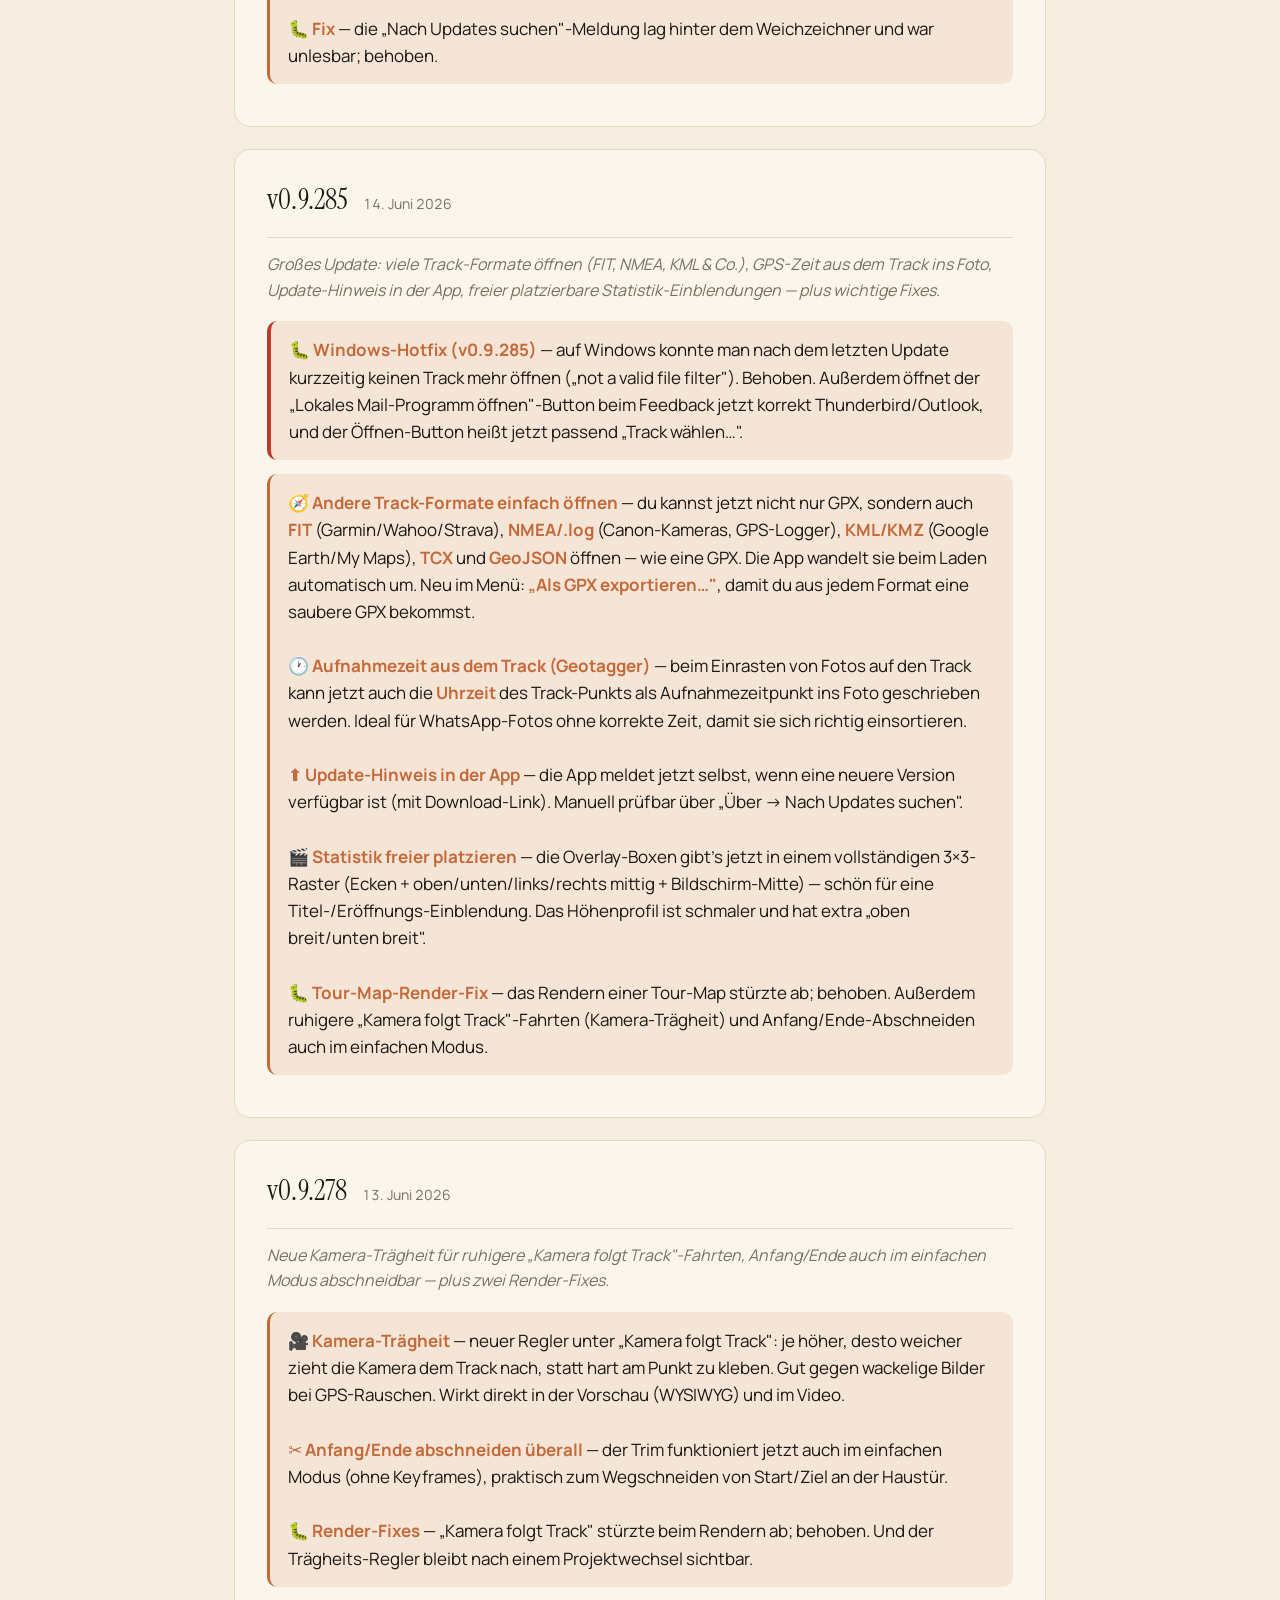
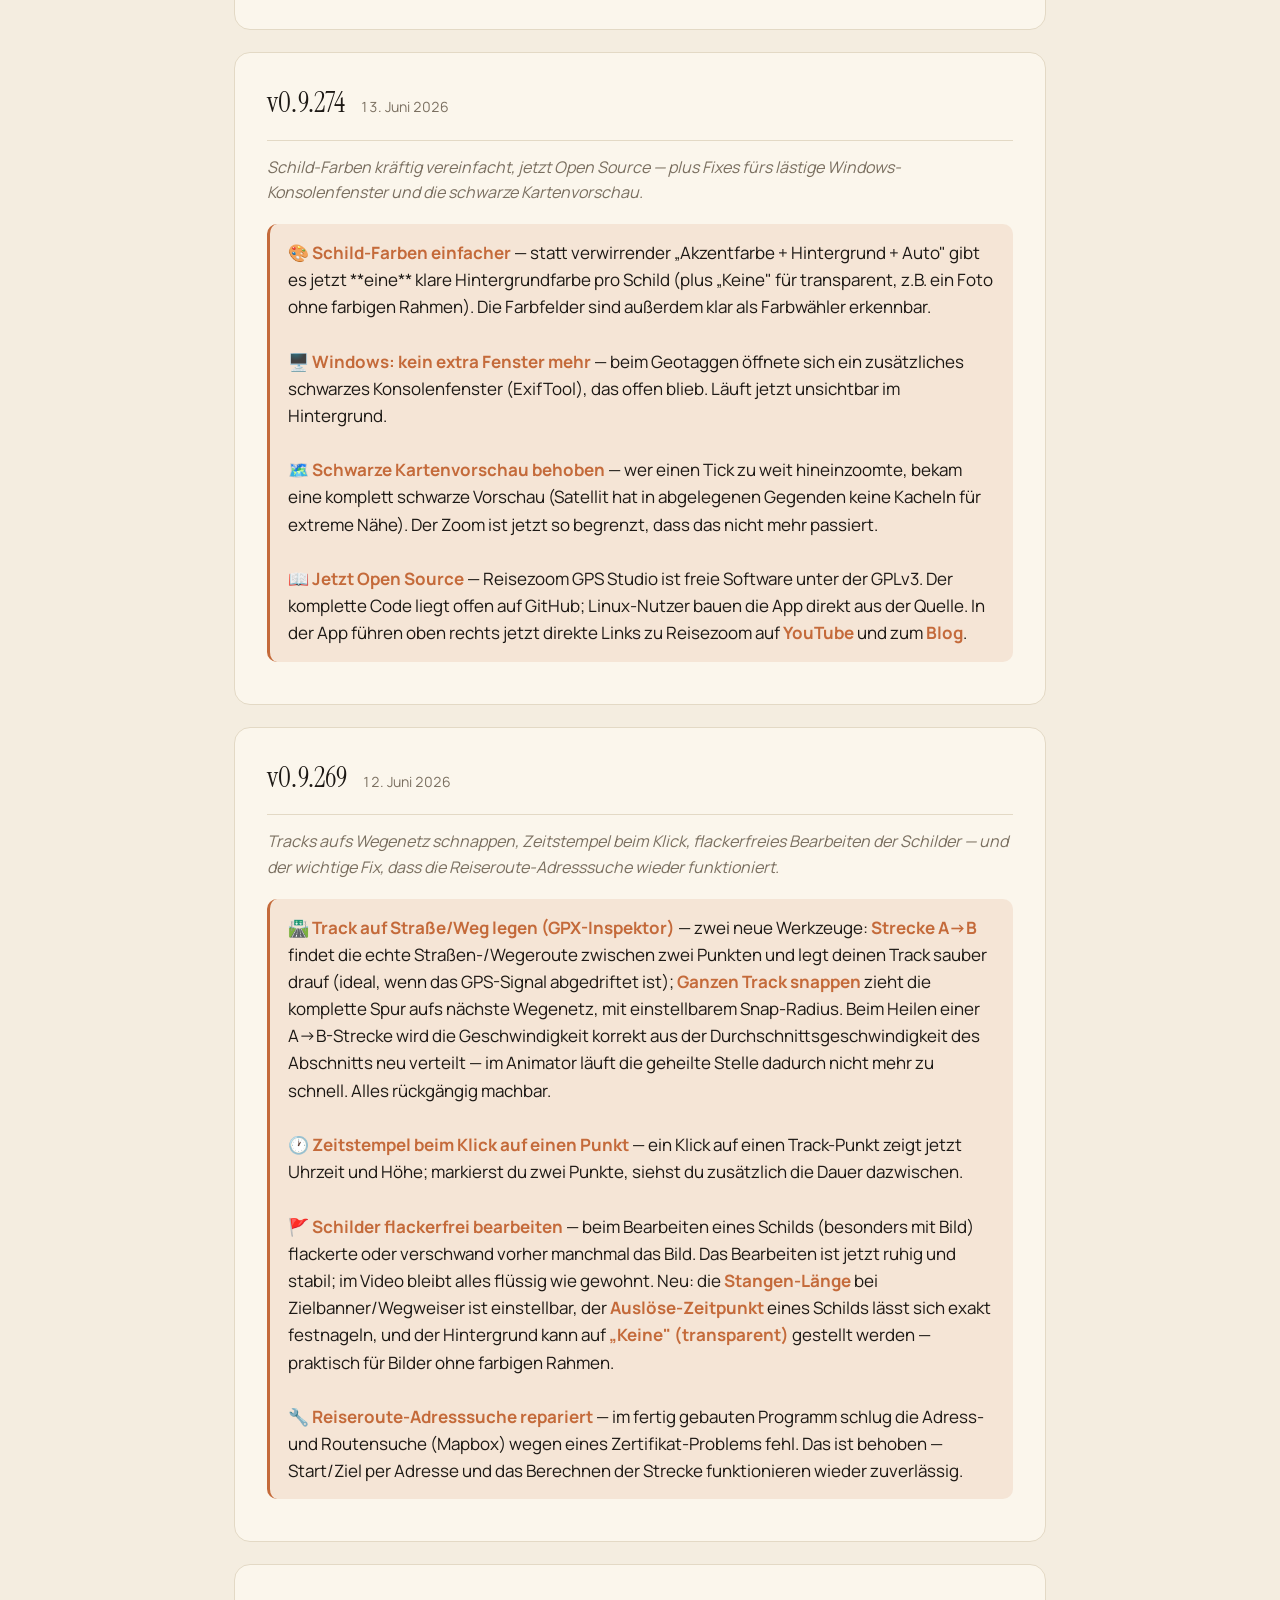
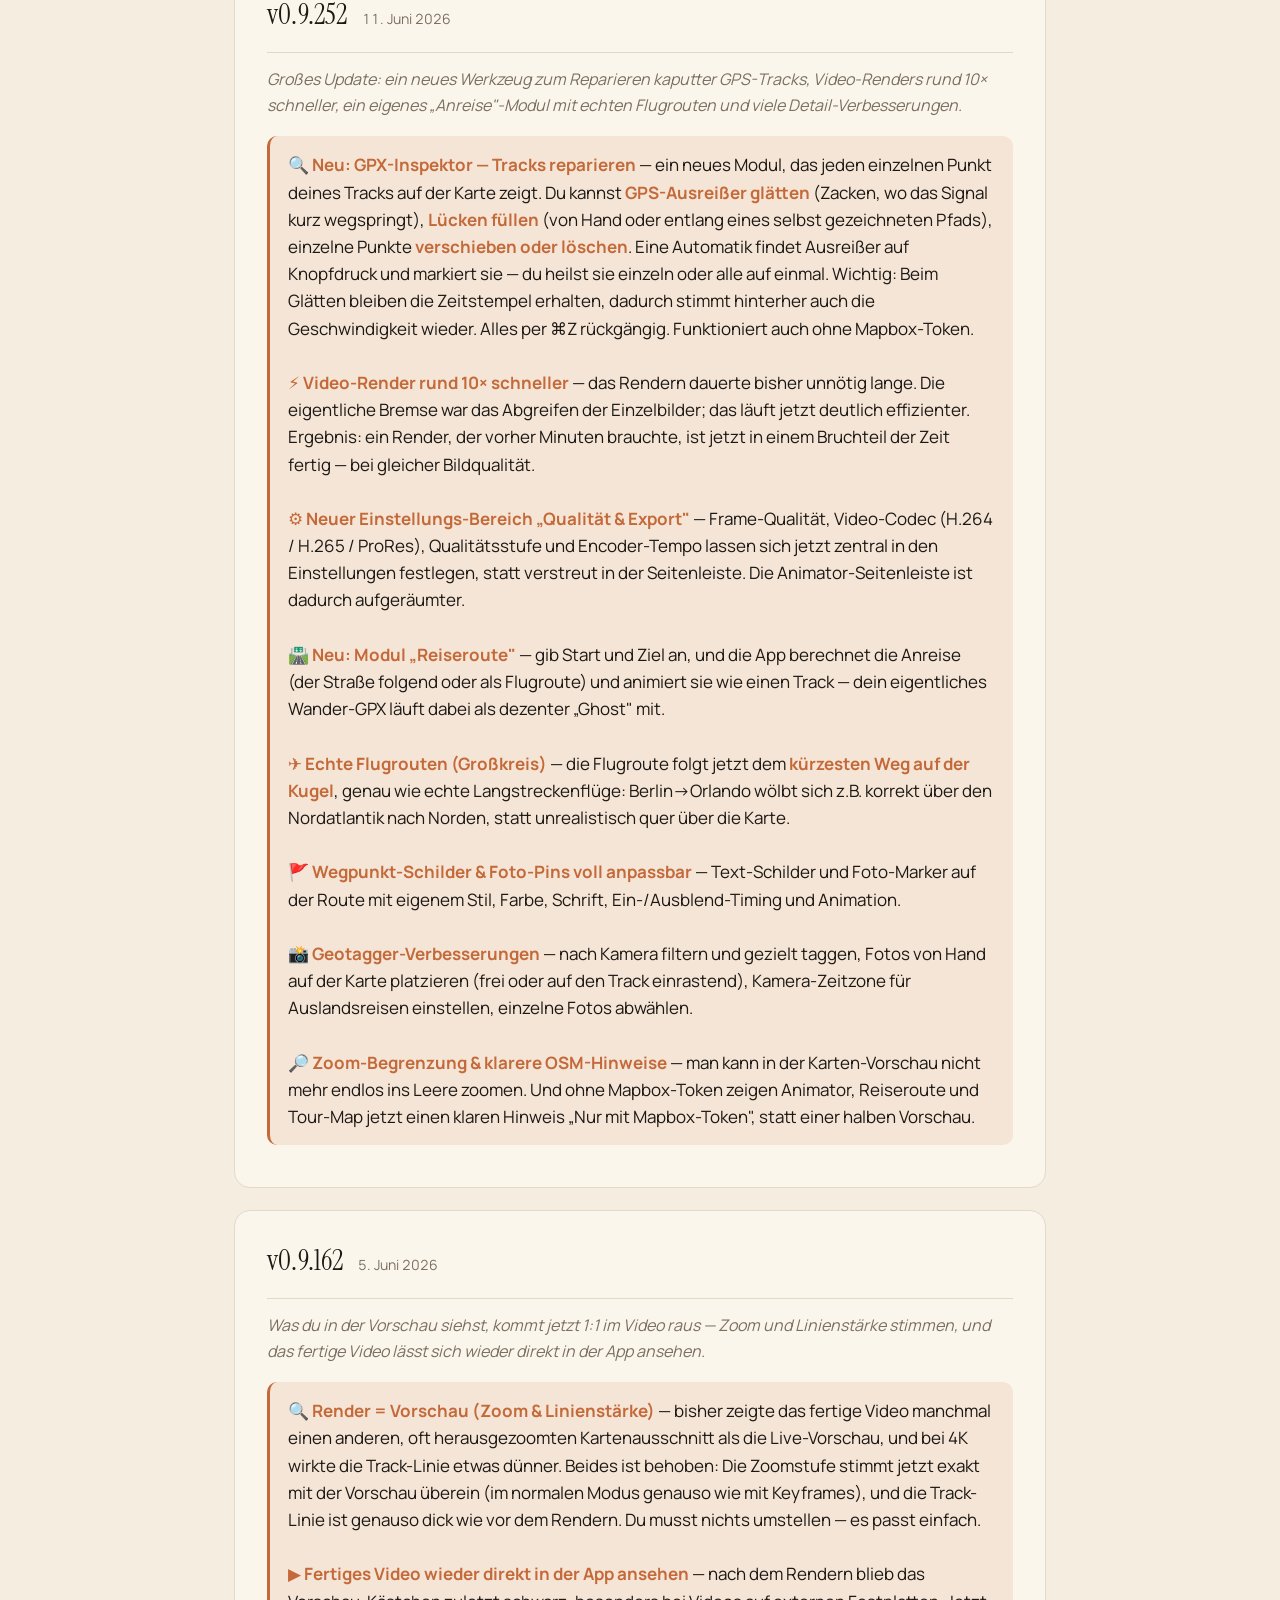
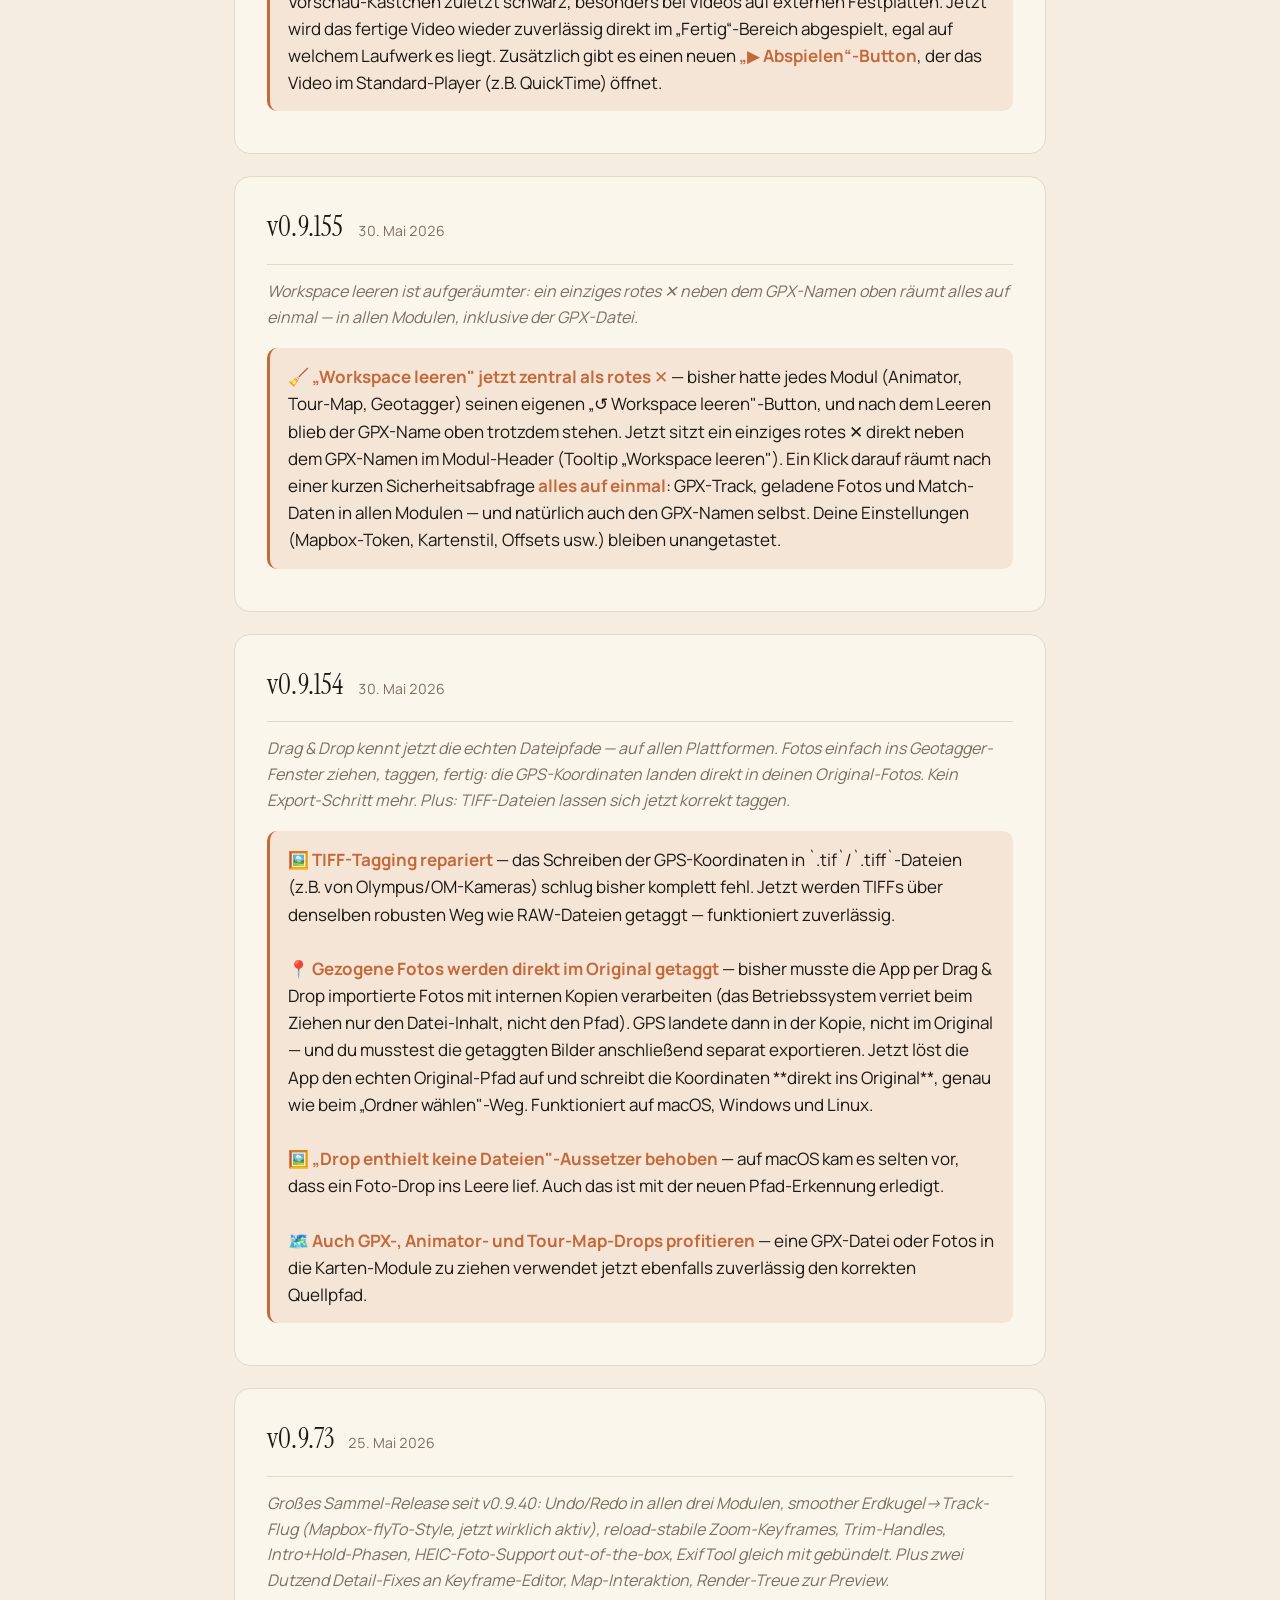
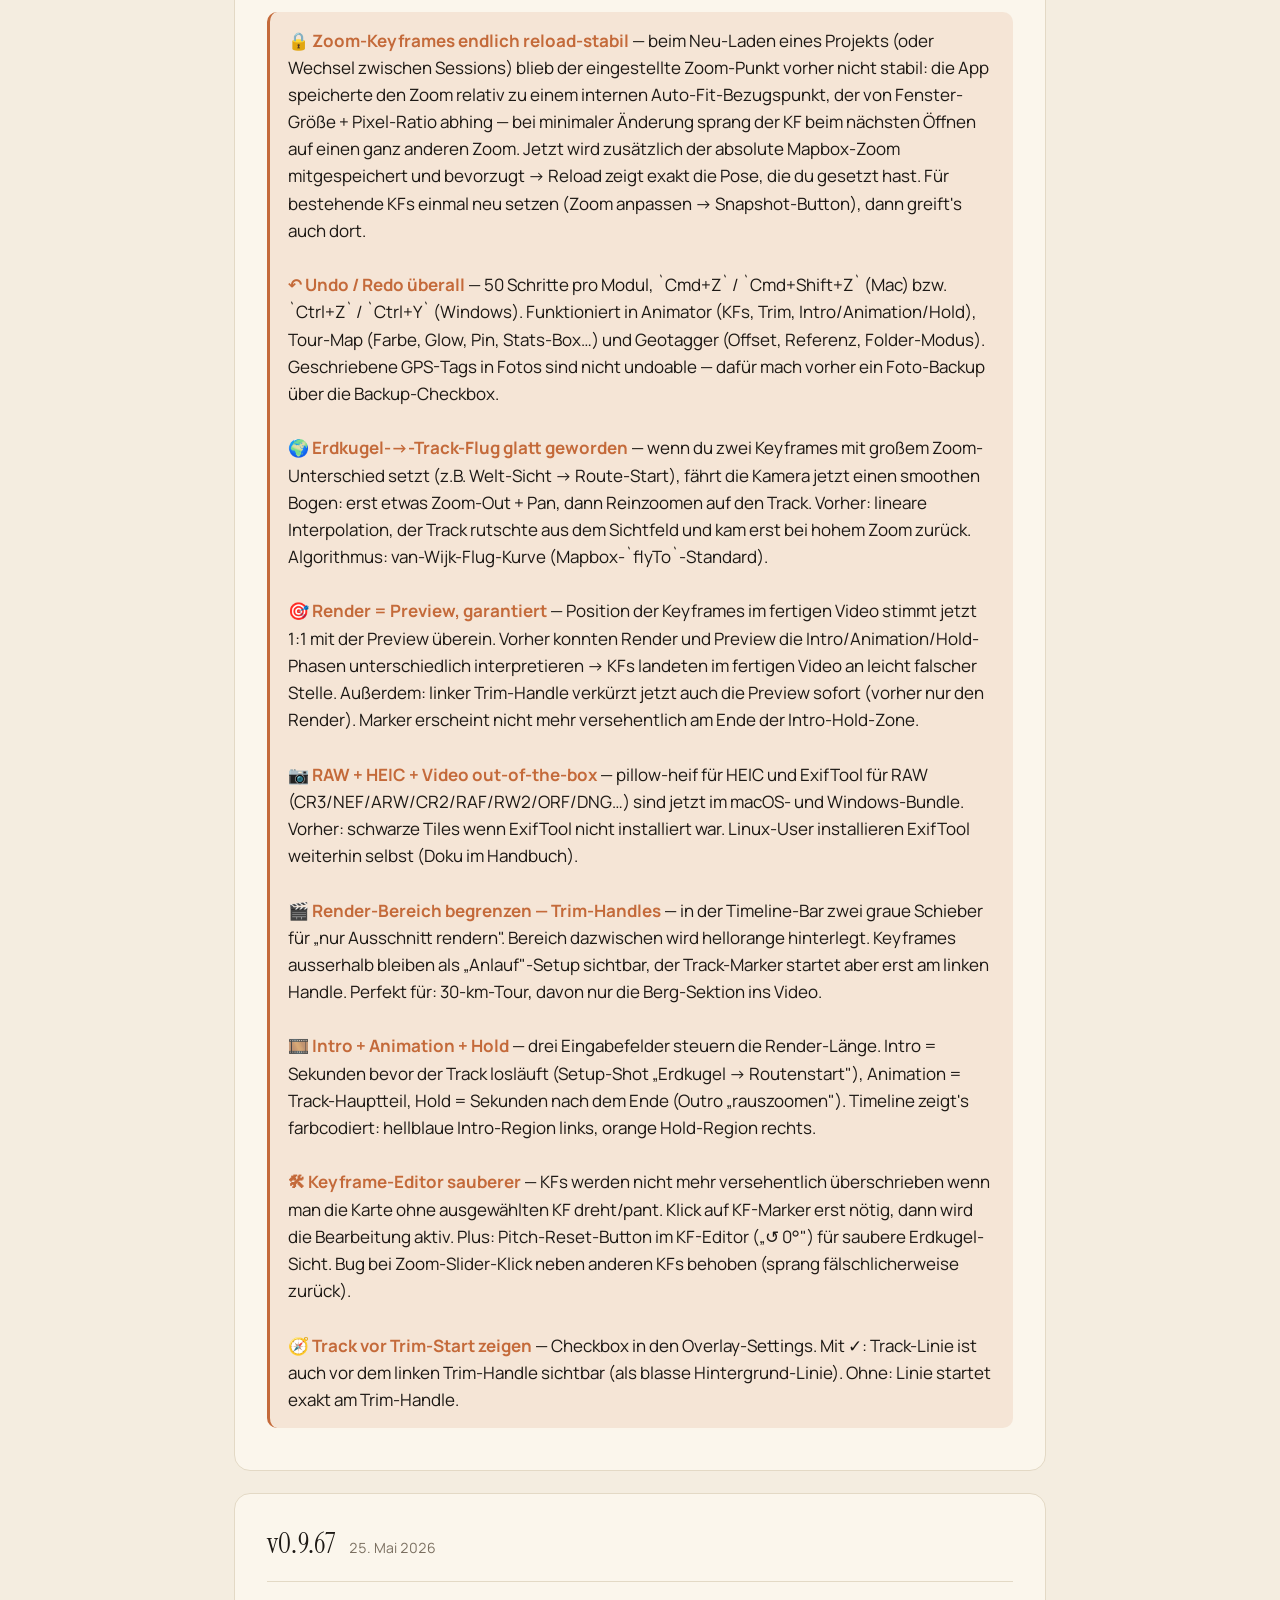
==== commit 524914d1: "v0.9.331: Solo-Geotagger-Edition + Web-Tagger (JPEG-only) Eine Codebasis, zwei Desktop-Apps via Edit" ====
--- a/docs/CHANGELOG.html
+++ b/docs/CHANGELOG.html
@@ -112,9 +112,24 @@
 
 <article class="version latest">
   <div class="version-head">
+    <span class="version-num">v0.9.331</span>
+    <span class="version-date">22. Juni 2026</span>
+    <span class="version-badge">Aktuell</span>
+  </div>
+  <p class="version-tagline">Geotagger jetzt auch solo – und im Browser, ganz ohne Mapbox.</p>
+
+  <div class="highlight">
+    <strong>📍 Geotagger als eigene Solo-App</strong> — wer nur Fotos verorten will, bekommt jetzt eine schlanke eigene App (~68 statt ~440 MB) mit <strong>OpenStreetMap-Karte ohne Mapbox-Token</strong> (kein Kreditkarten-Zwang). Das volle GPS Studio bleibt unverändert daneben.
+  </div>
+  <div class="highlight">
+    <strong>🌐 Web-Geotagger</strong> — taggt <strong>JPEG</strong>-Fotos direkt im Browser, komplett lokal: deine Bilder werden <strong>nicht hochgeladen</strong>. GPX laden, Fotos laden, GPS reinschreiben, fertig. Für RAW/HEIC/Video bleibt die Desktop-App.
+  </div>
+</article>
+
+<article class="version">
+  <div class="version-head">
     <span class="version-num">v0.9.330</span>
     <span class="version-date">22. Juni 2026</span>
-    <span class="version-badge">Aktuell</span>
   </div>
   <p class="version-tagline">Herzfrequenz, Trittfrequenz & Co. als Live-Overlay im Video.</p>
 
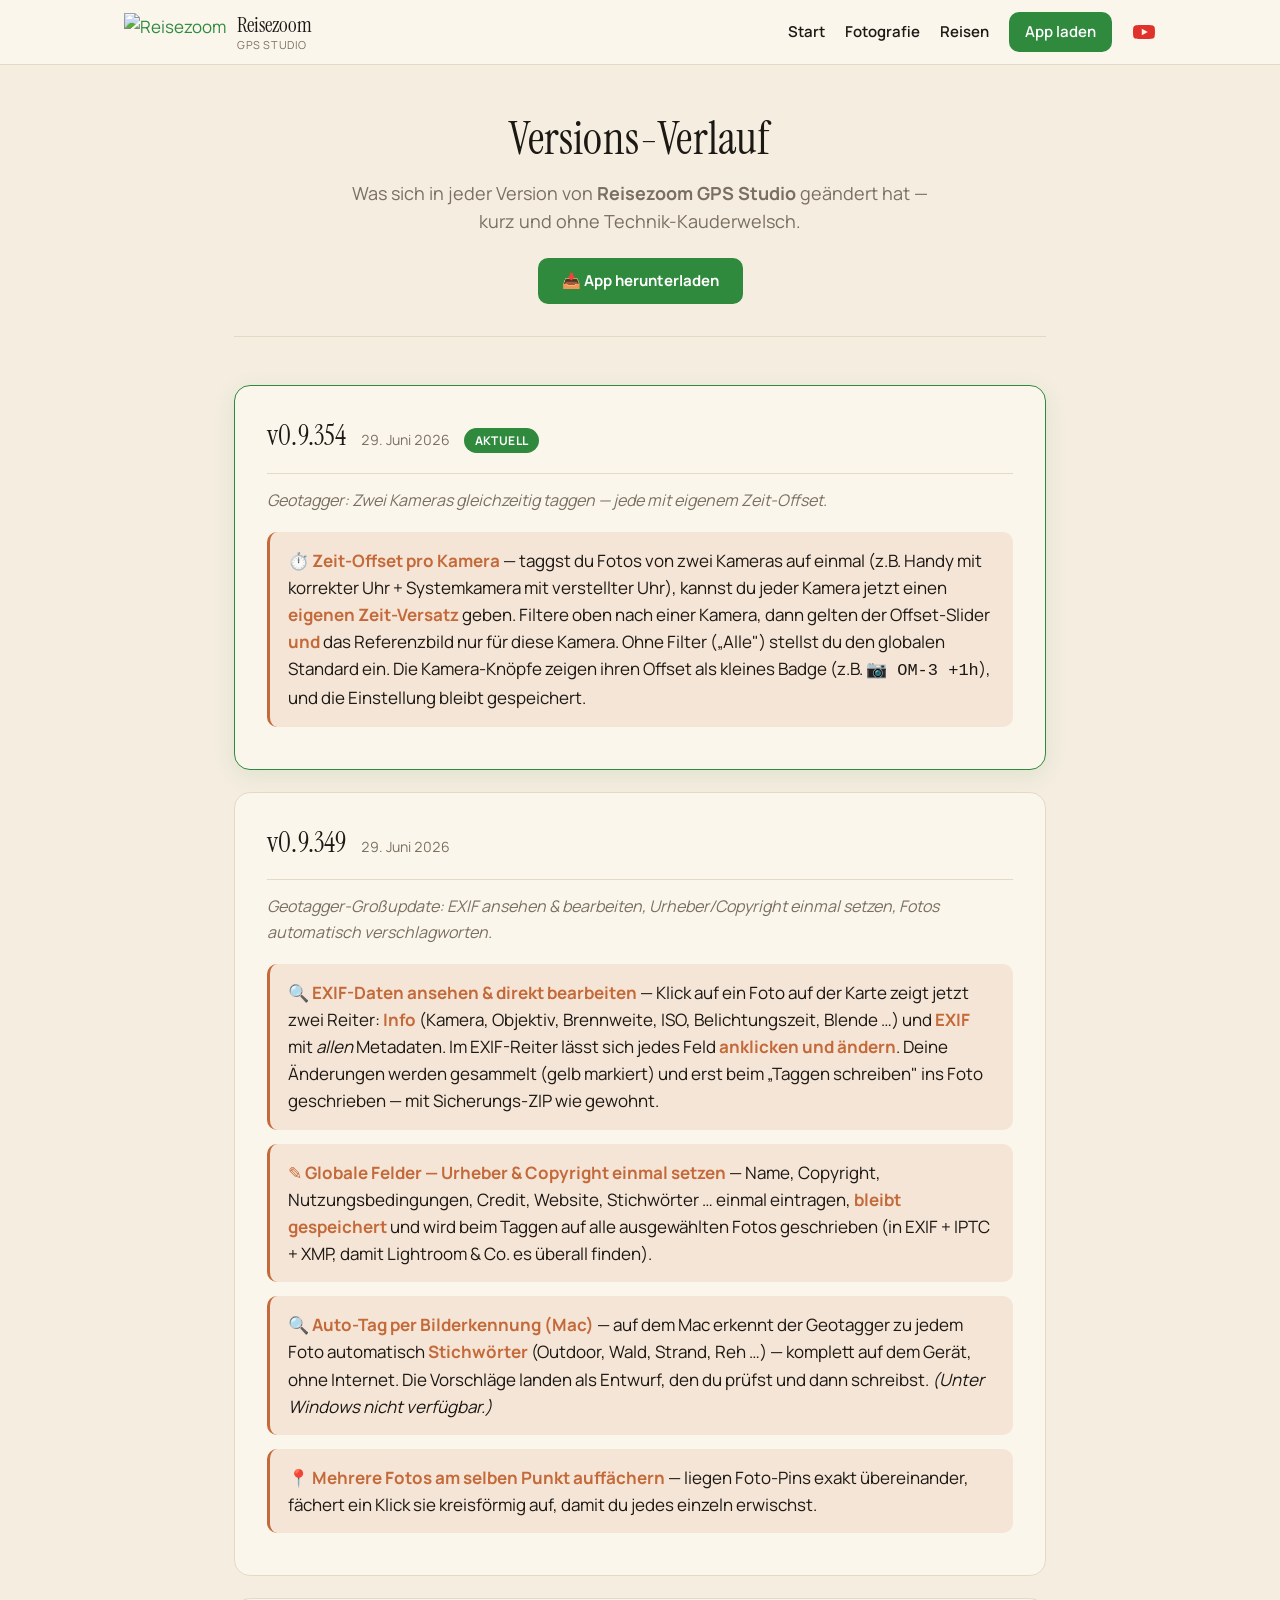
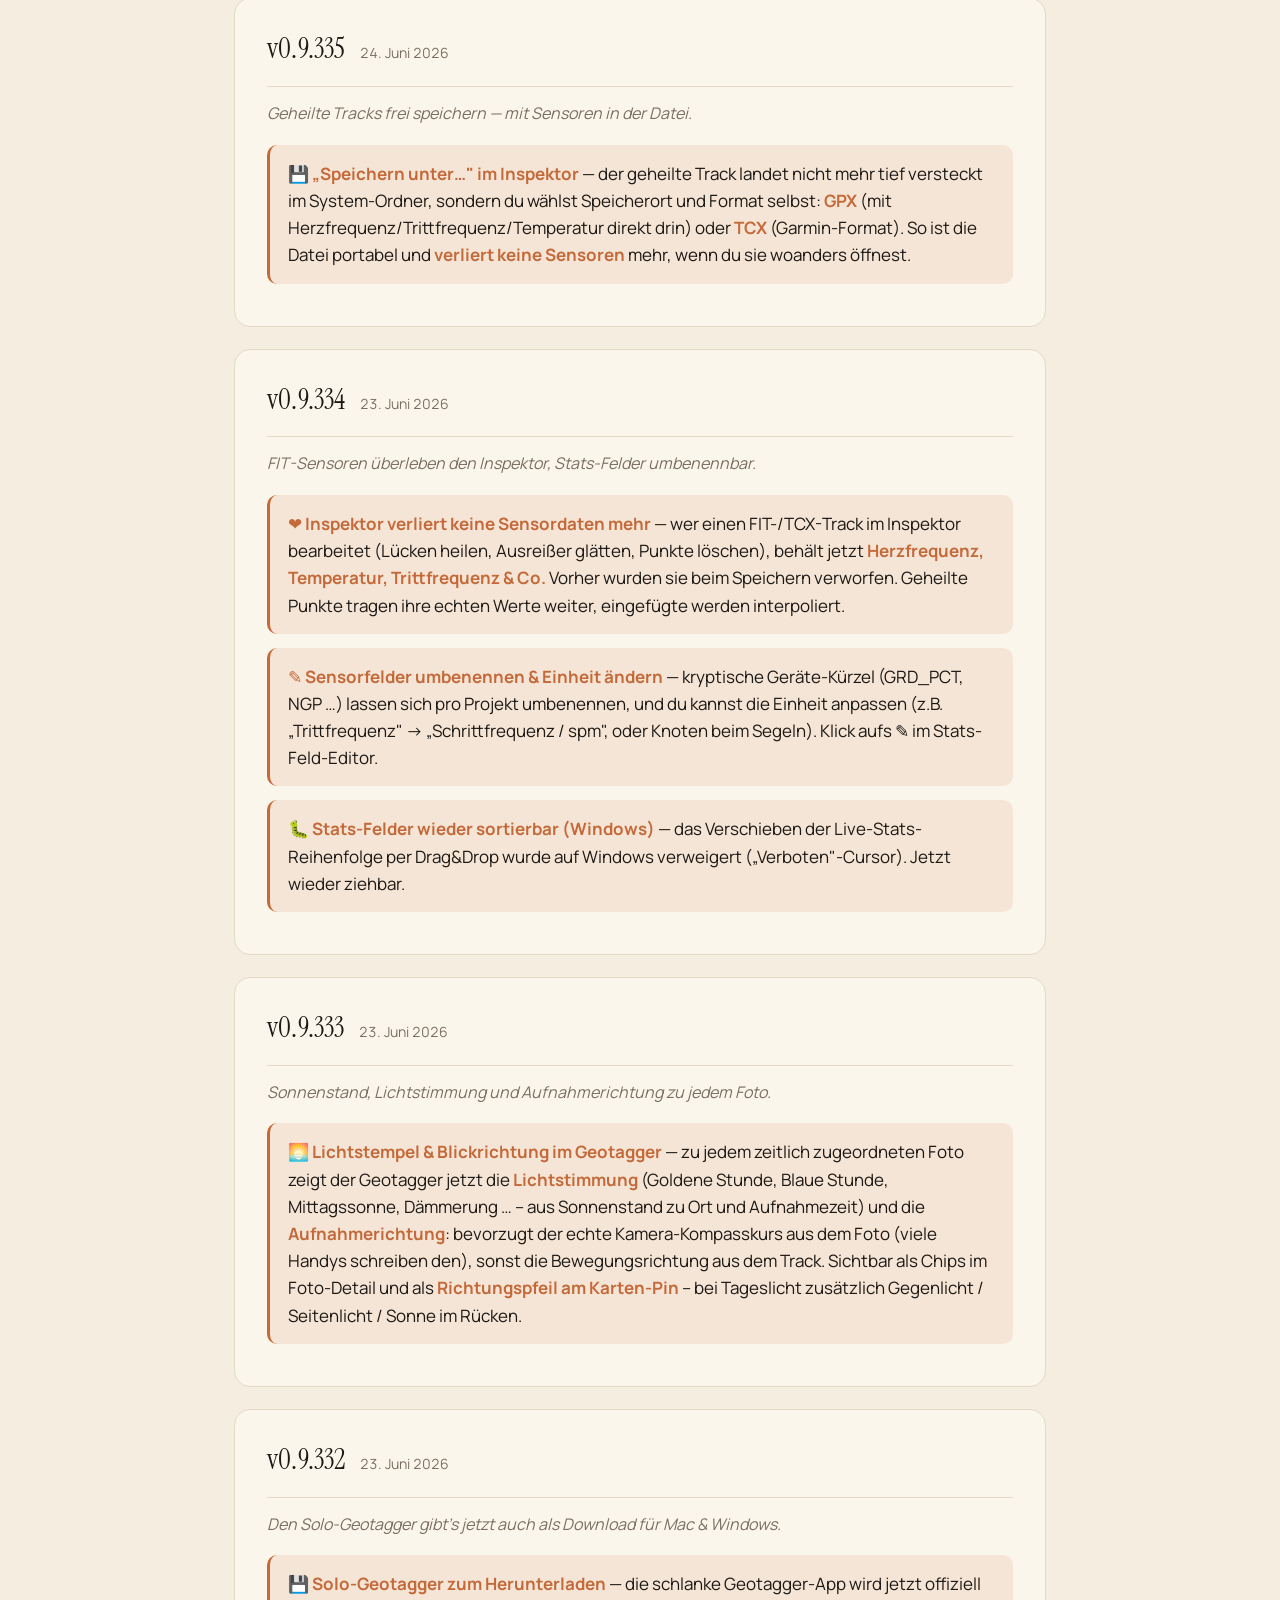
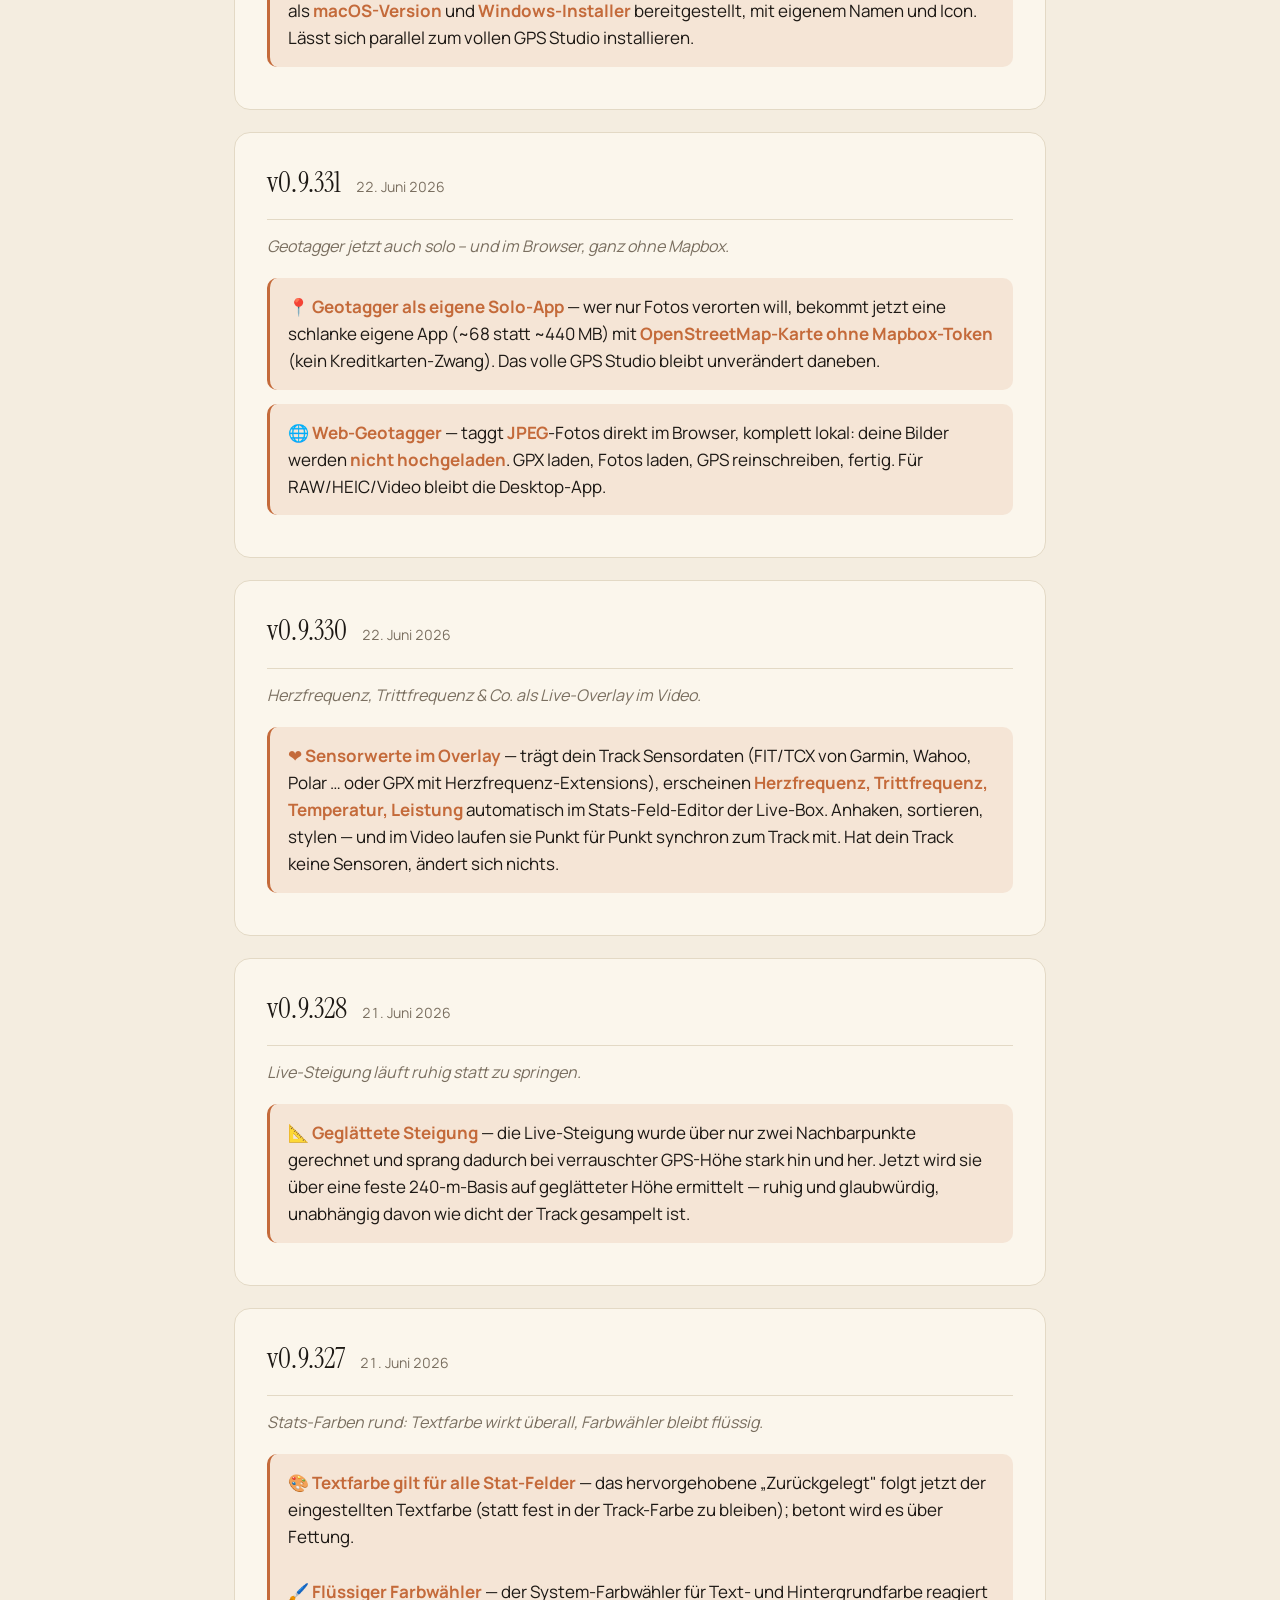
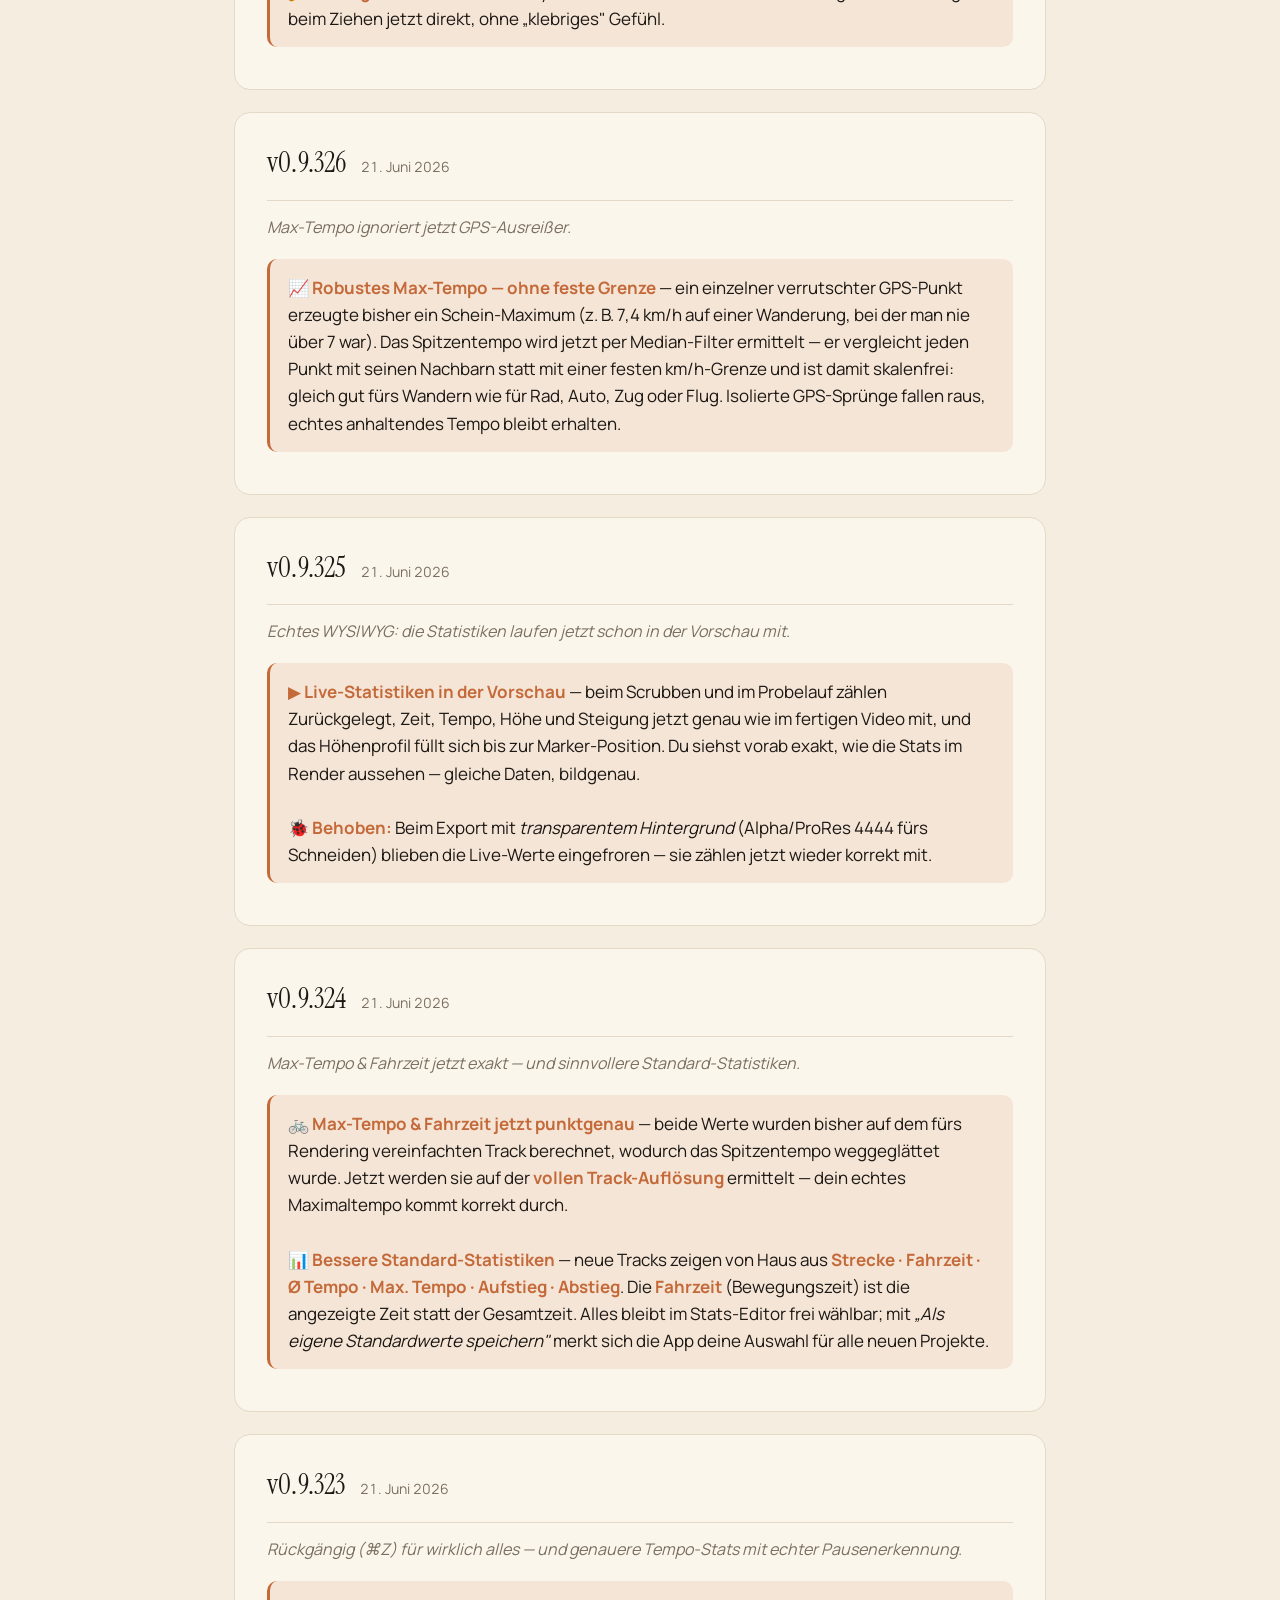
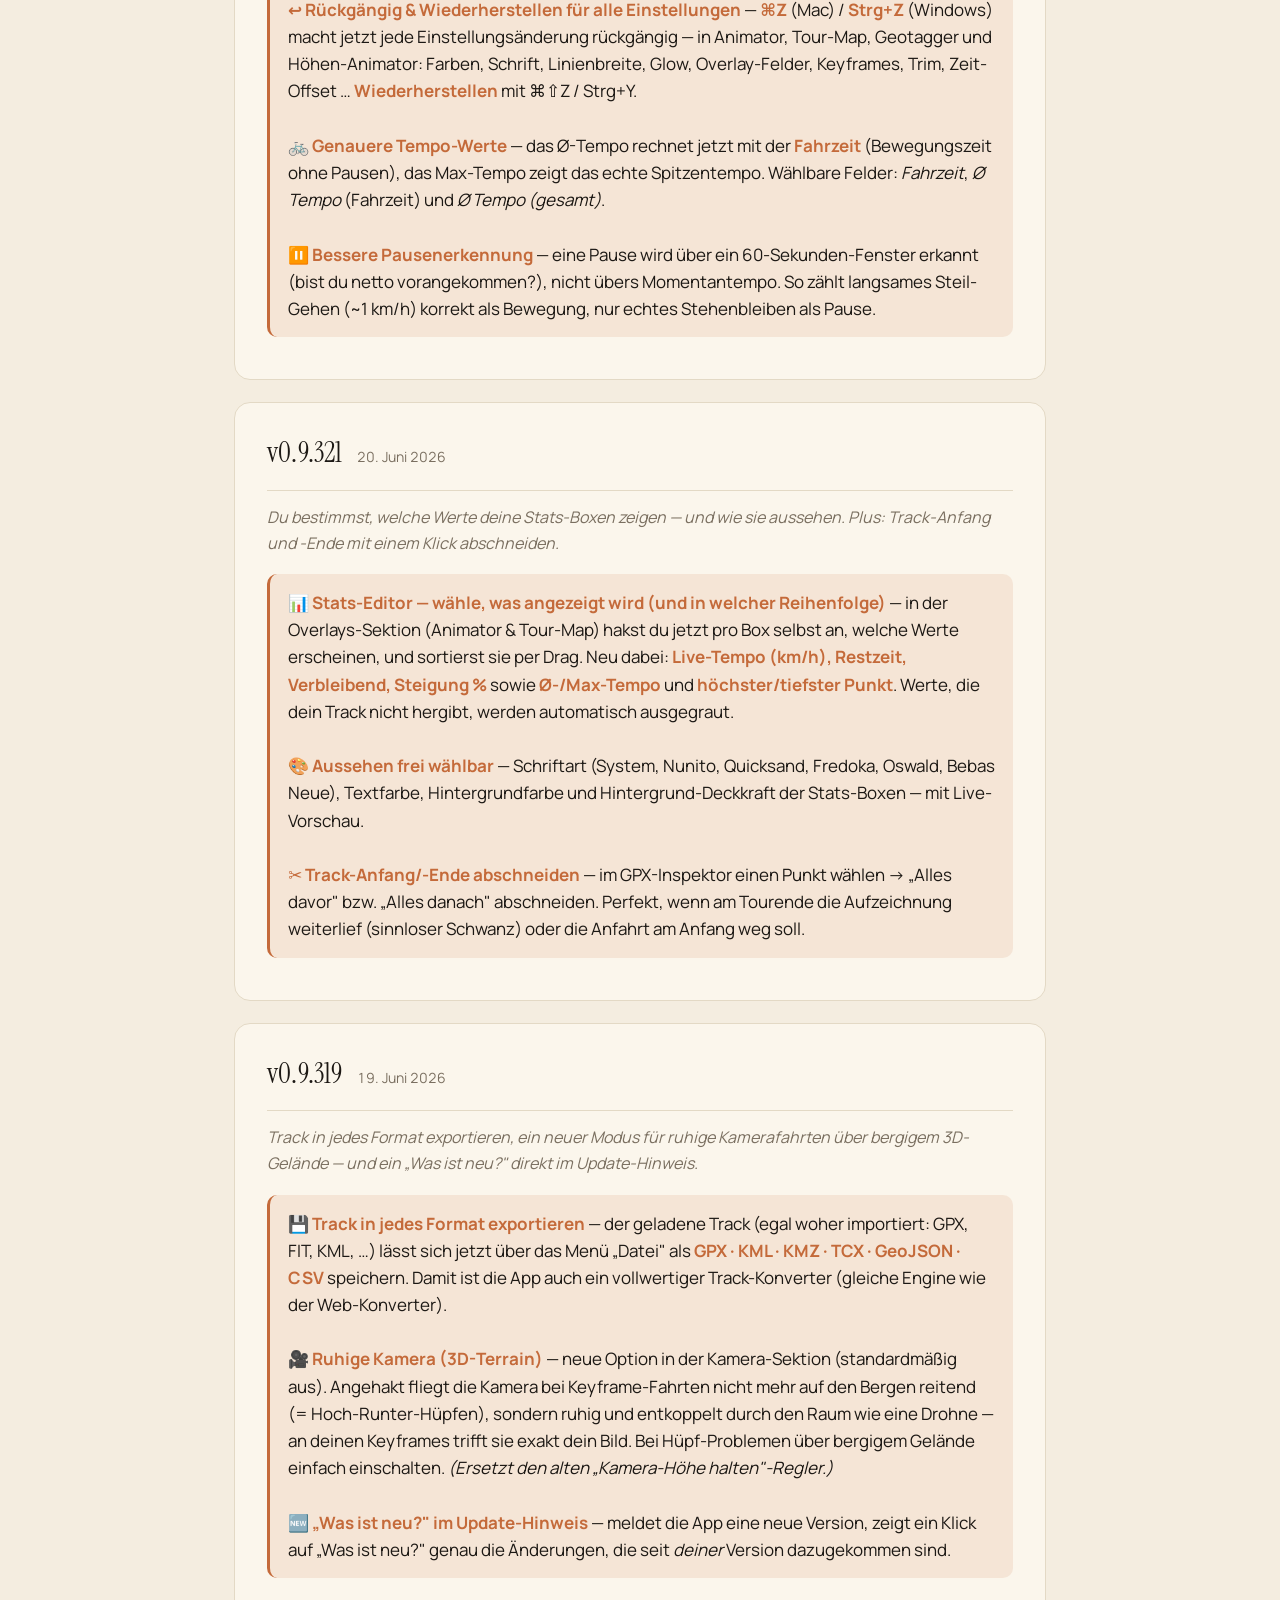
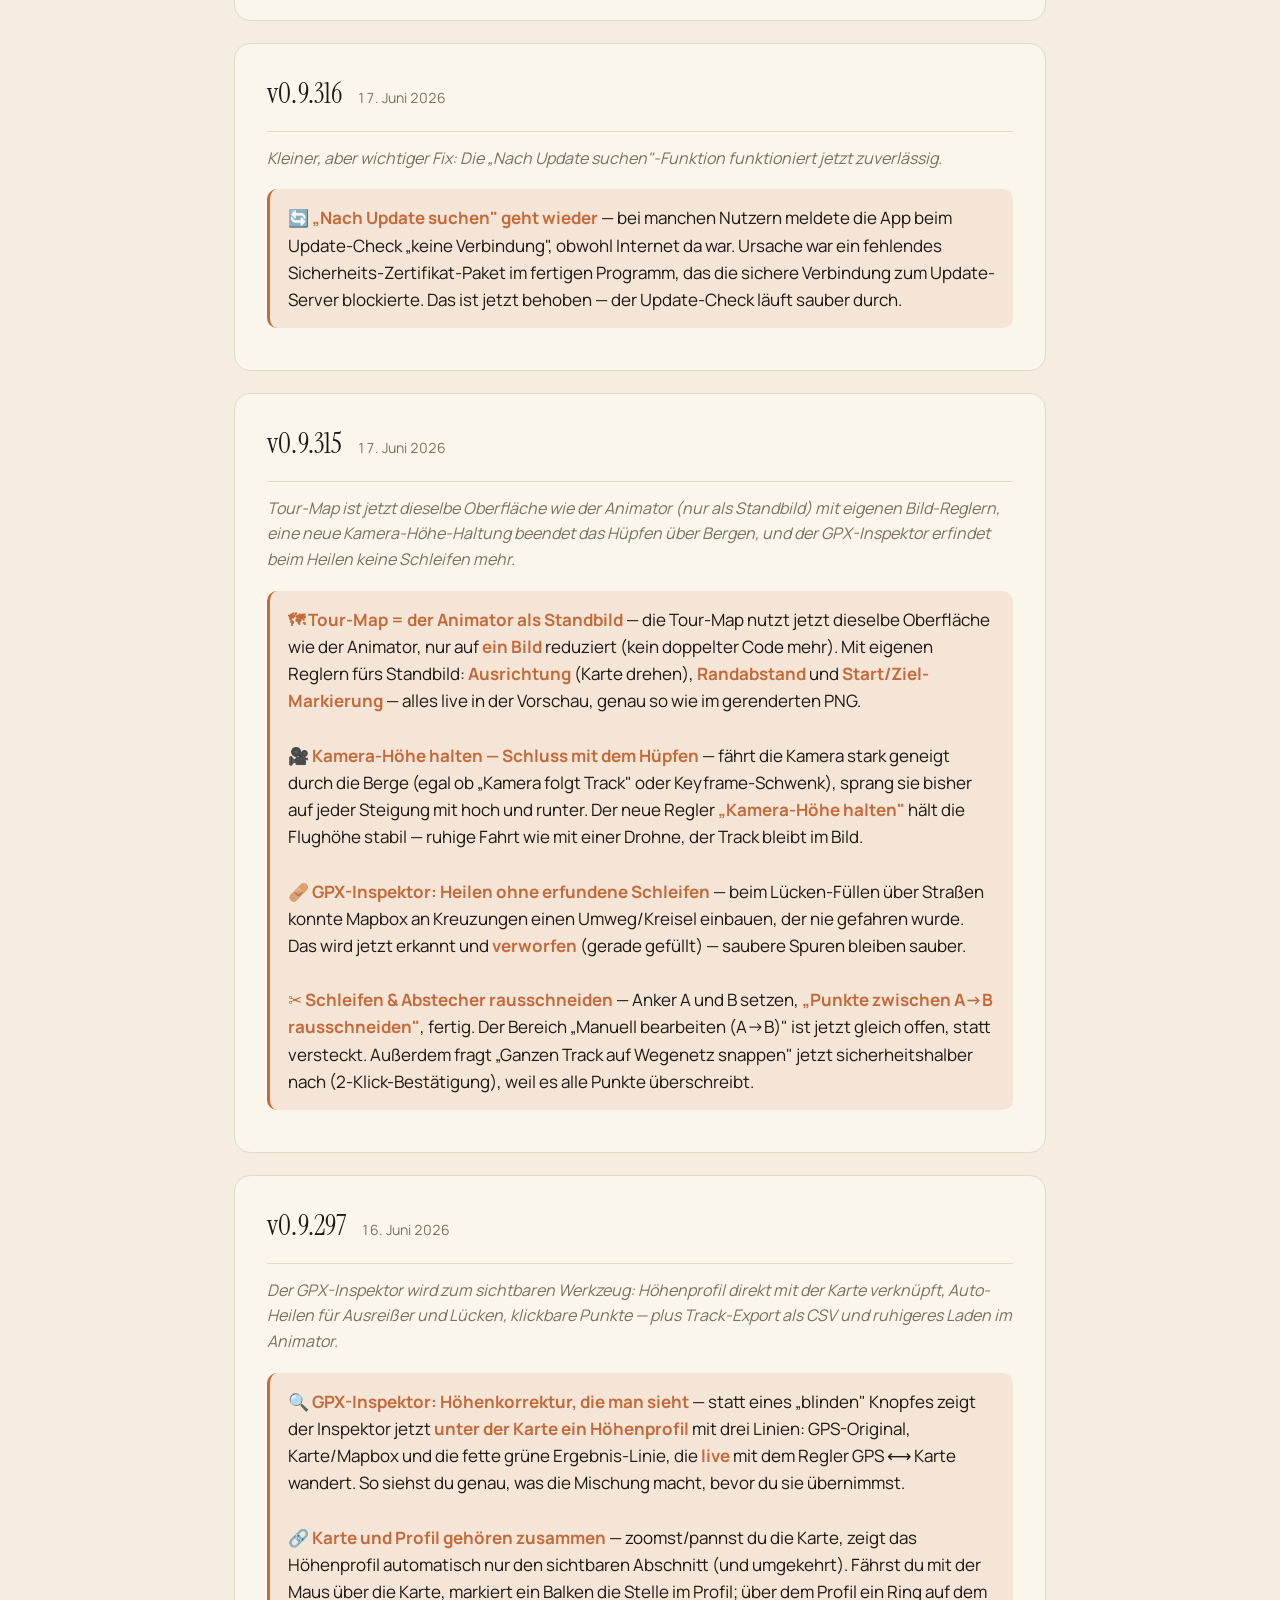
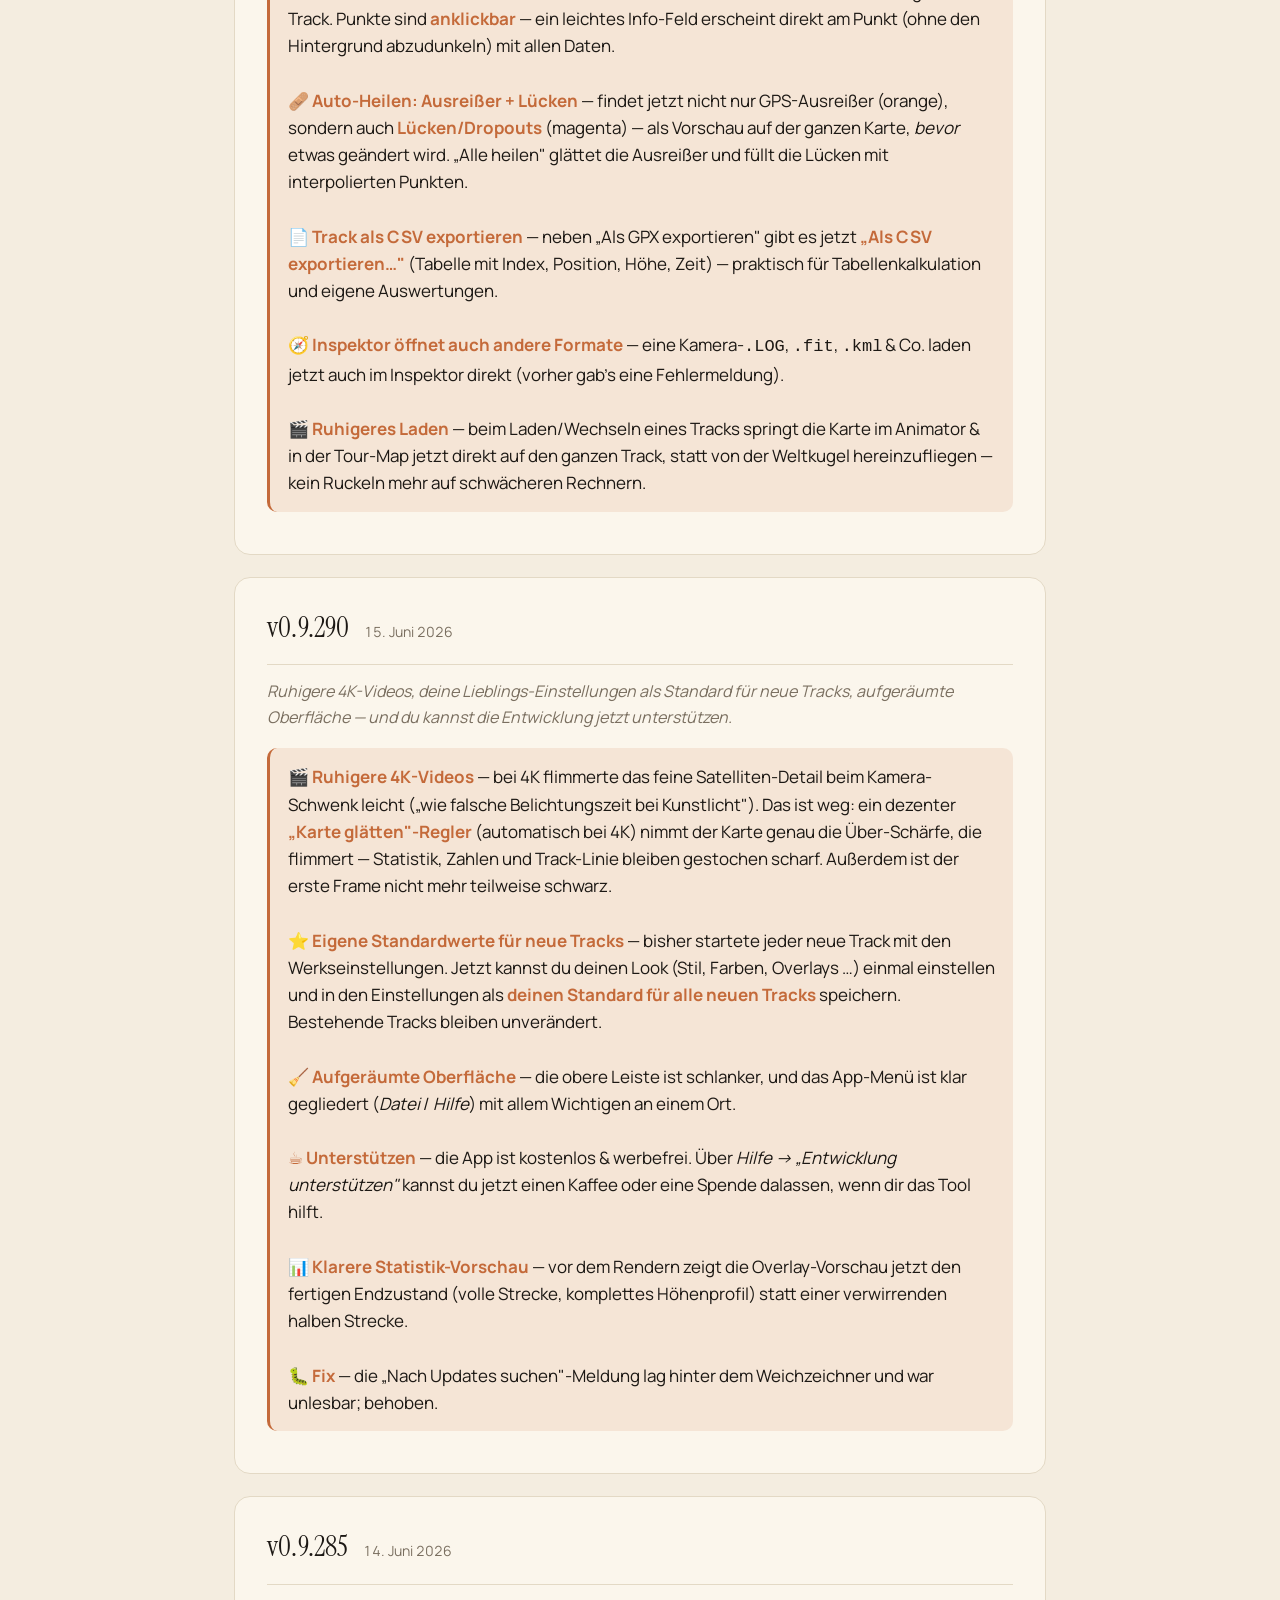
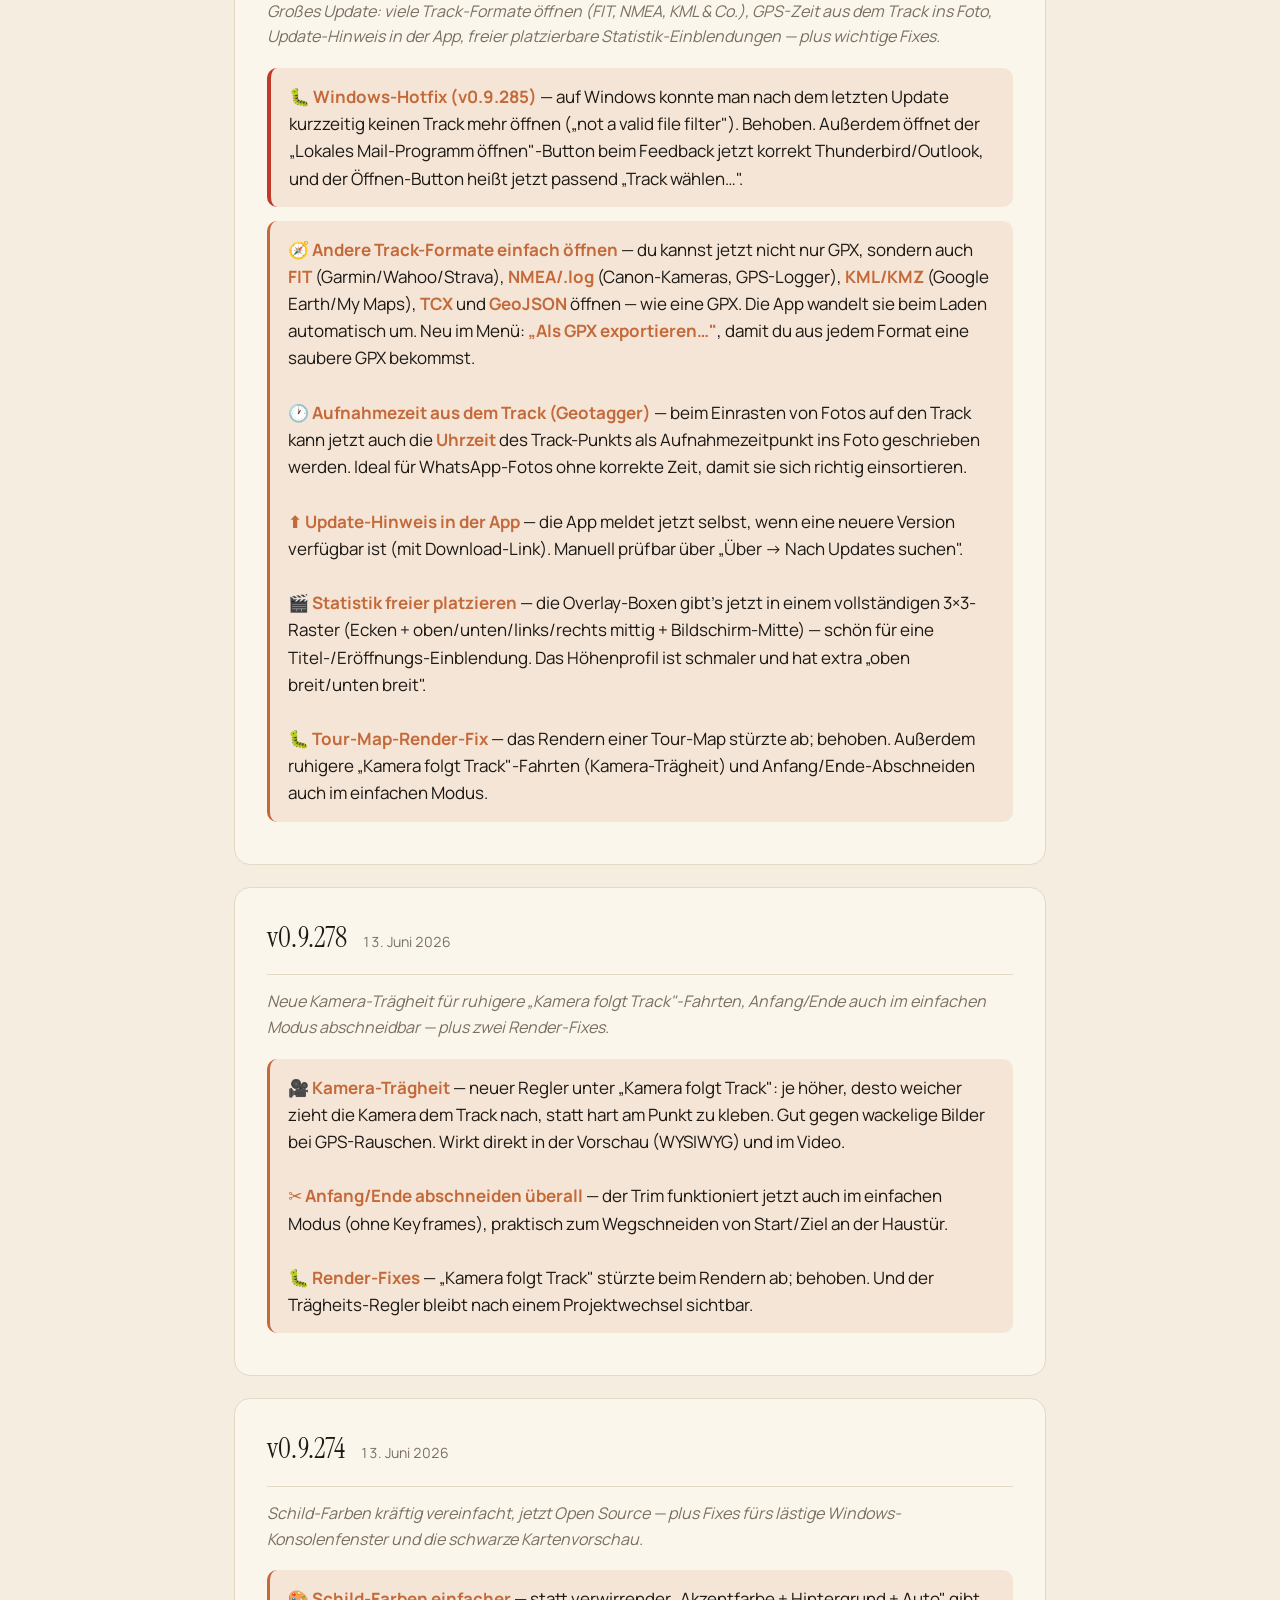
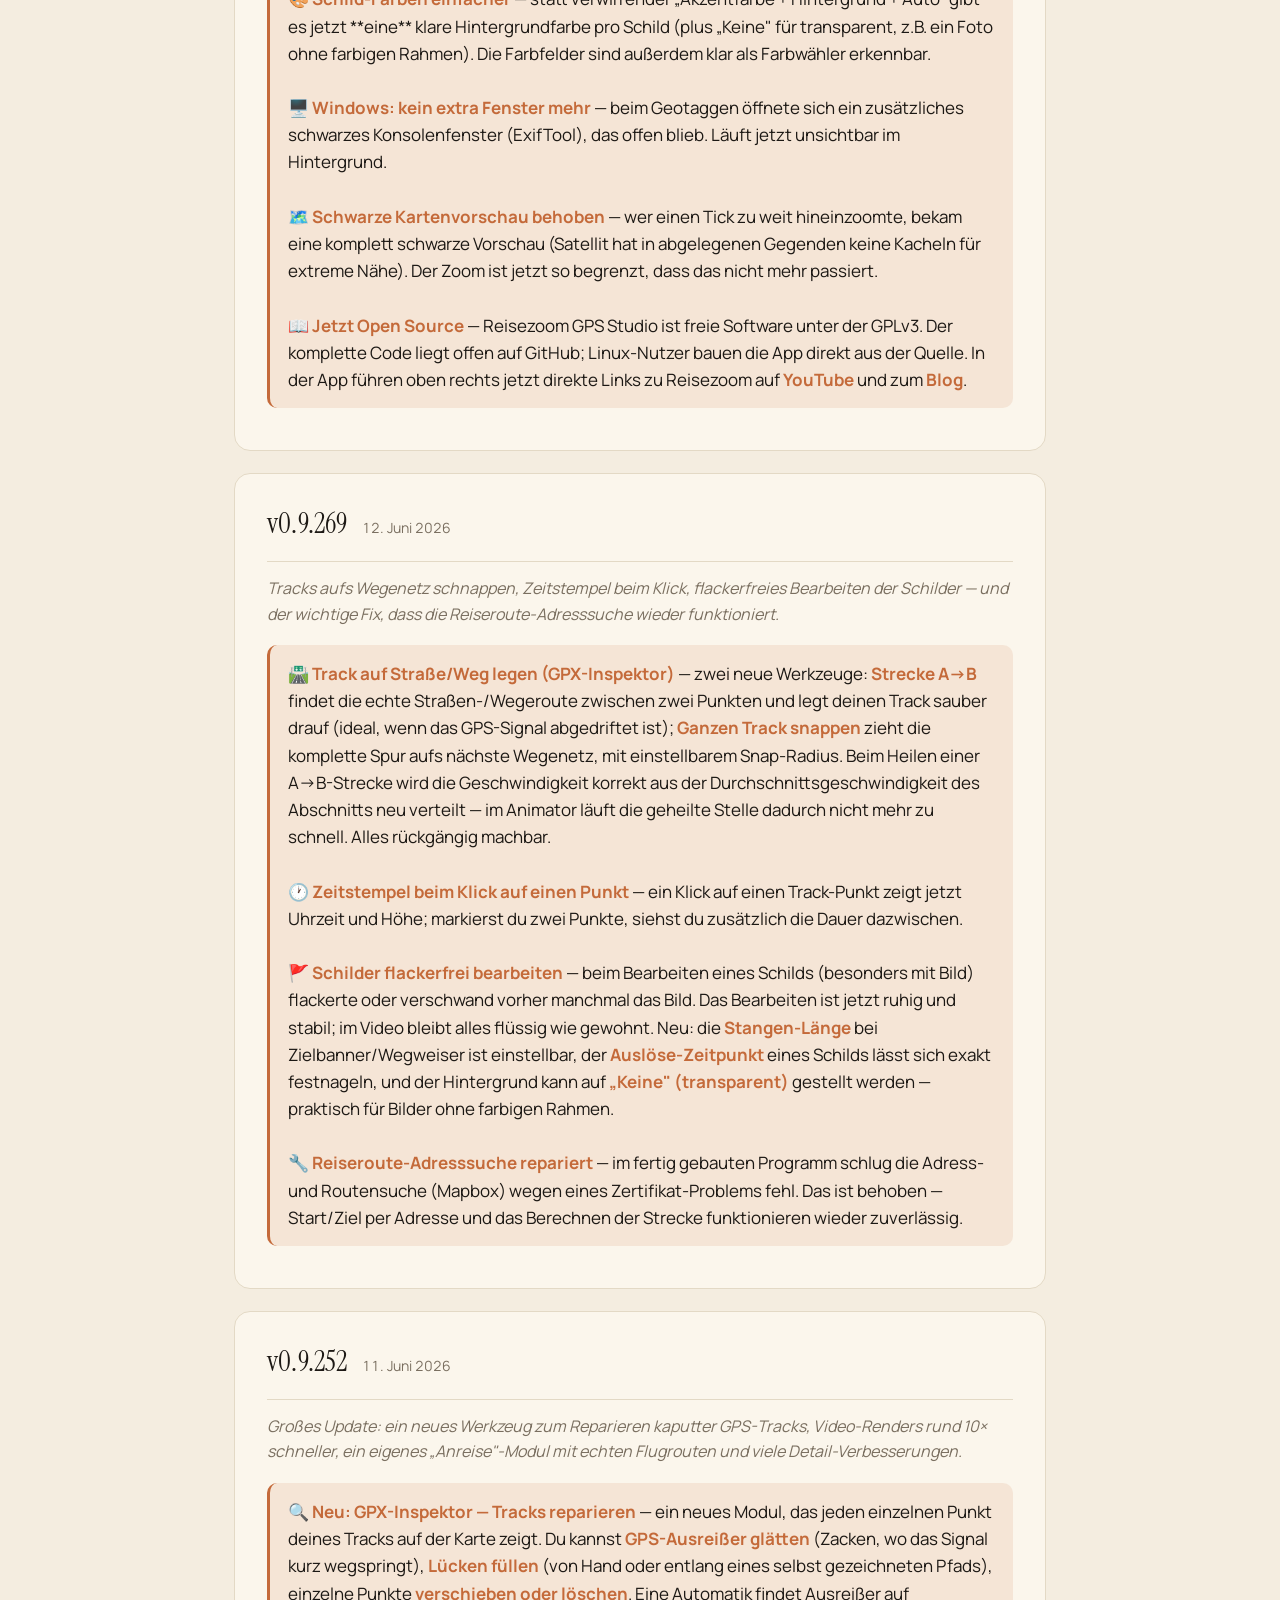
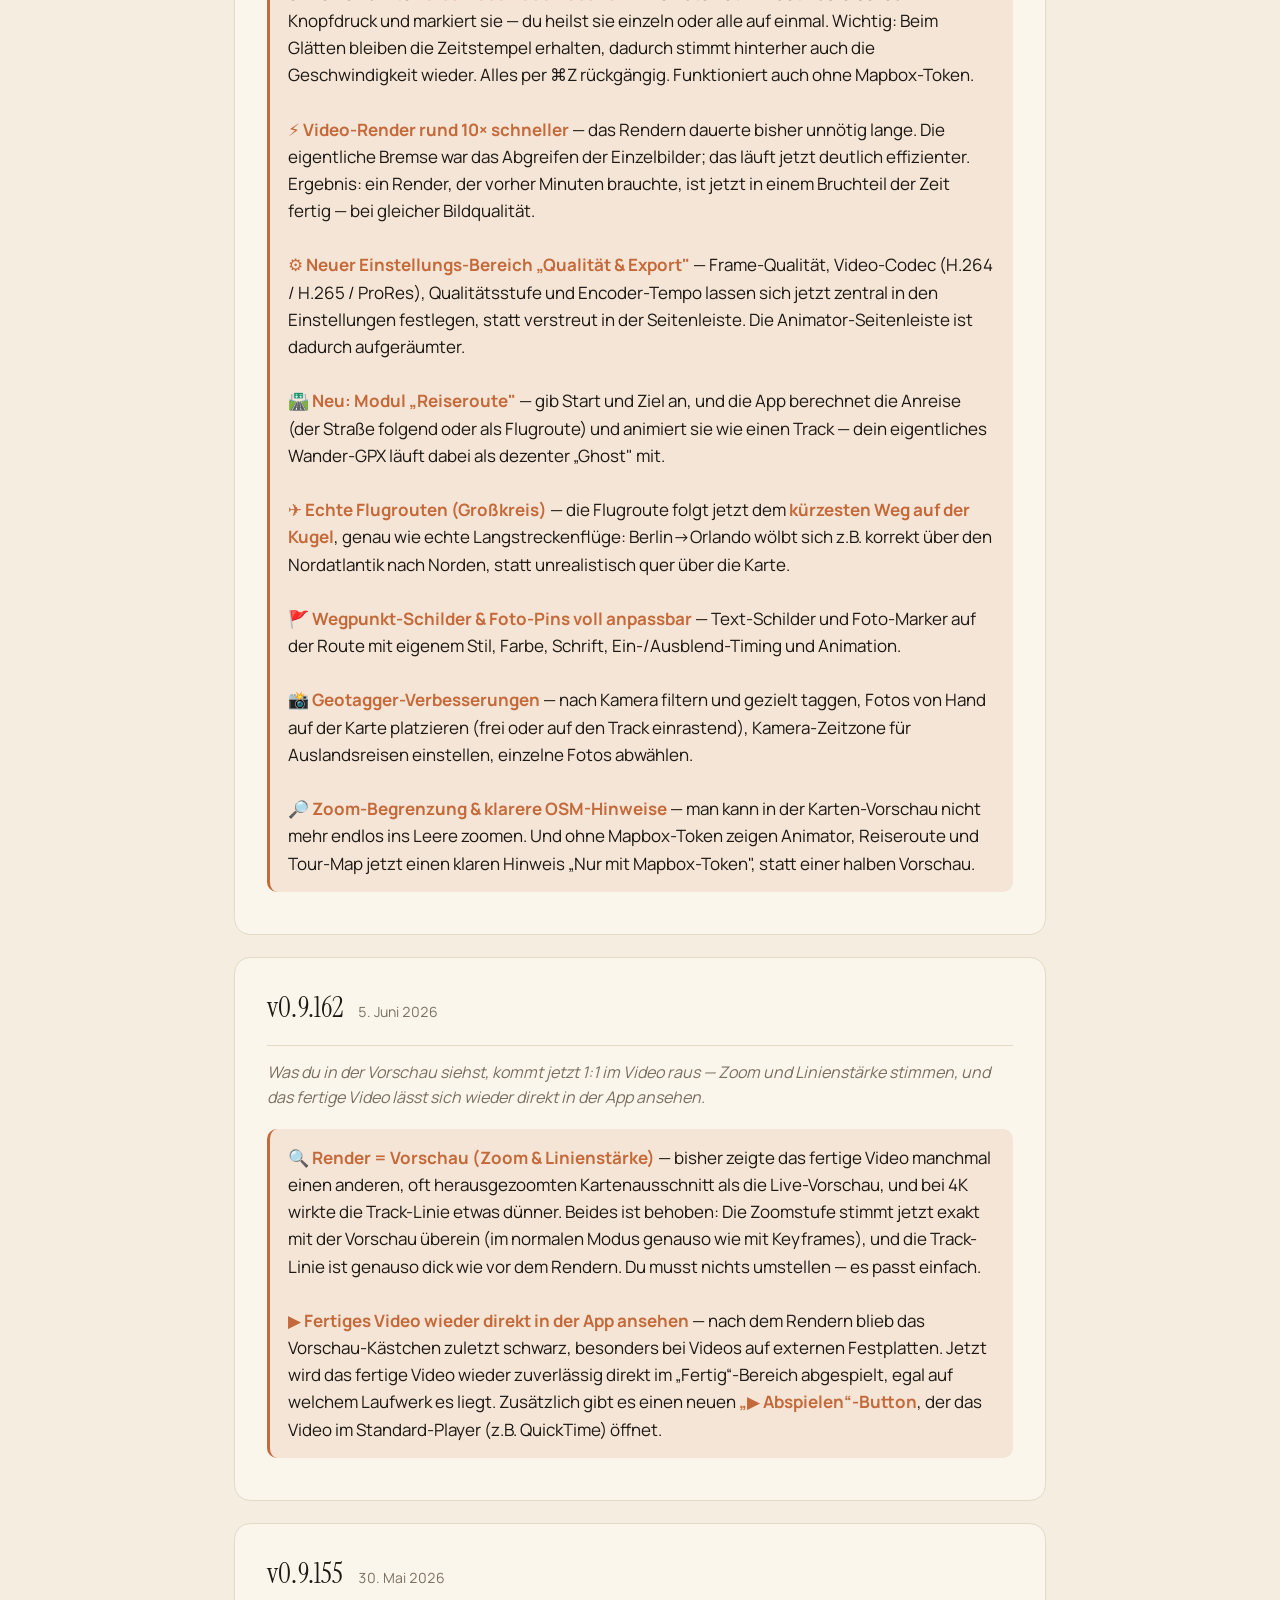
==== commit 06c55dee: "v0.9.354: Geotagger-Großausbau (v0.9.336–354) + Zeit-Offset pro Kamera Geotagger: - Zeit-Offset PRO " ====
--- a/docs/CHANGELOG.html
+++ b/docs/CHANGELOG.html
@@ -112,9 +112,96 @@
 
 <article class="version latest">
   <div class="version-head">
+    <span class="version-num">v0.9.354</span>
+    <span class="version-date">29. Juni 2026</span>
+    <span class="version-badge">Aktuell</span>
+  </div>
+  <p class="version-tagline">Geotagger: Zwei Kameras gleichzeitig taggen — jede mit eigenem Zeit-Offset.</p>
+
+  <div class="highlight">
+    <strong>⏱️ Zeit-Offset pro Kamera</strong> — taggst du Fotos von zwei Kameras auf einmal (z.B. Handy mit korrekter Uhr + Systemkamera mit verstellter Uhr), kannst du jeder Kamera jetzt einen <strong>eigenen Zeit-Versatz</strong> geben. Filtere oben nach einer Kamera, dann gelten der Offset-Slider <strong>und</strong> das Referenzbild nur für diese Kamera. Ohne Filter („Alle") stellst du den globalen Standard ein. Die Kamera-Knöpfe zeigen ihren Offset als kleines Badge (z.B. <code>📷 OM-3 +1h</code>), und die Einstellung bleibt gespeichert.
+  </div>
+</article>
+
+<article class="version">
+  <div class="version-head">
+    <span class="version-num">v0.9.349</span>
+    <span class="version-date">29. Juni 2026</span>
+  </div>
+  <p class="version-tagline">Geotagger-Großupdate: EXIF ansehen &amp; bearbeiten, Urheber/Copyright einmal setzen, Fotos automatisch verschlagworten.</p>
+
+  <div class="highlight">
+    <strong>🔍 EXIF-Daten ansehen &amp; direkt bearbeiten</strong> — Klick auf ein Foto auf der Karte zeigt jetzt zwei Reiter: <strong>Info</strong> (Kamera, Objektiv, Brennweite, ISO, Belichtungszeit, Blende …) und <strong>EXIF</strong> mit <em>allen</em> Metadaten. Im EXIF-Reiter lässt sich jedes Feld <strong>anklicken und ändern</strong>. Deine Änderungen werden gesammelt (gelb markiert) und erst beim „Taggen schreiben" ins Foto geschrieben — mit Sicherungs-ZIP wie gewohnt.
+  </div>
+  <div class="highlight">
+    <strong>✎ Globale Felder — Urheber &amp; Copyright einmal setzen</strong> — Name, Copyright, Nutzungsbedingungen, Credit, Website, Stichwörter … einmal eintragen, <strong>bleibt gespeichert</strong> und wird beim Taggen auf alle ausgewählten Fotos geschrieben (in EXIF + IPTC + XMP, damit Lightroom &amp; Co. es überall finden).
+  </div>
+  <div class="highlight">
+    <strong>🔍 Auto-Tag per Bilderkennung (Mac)</strong> — auf dem Mac erkennt der Geotagger zu jedem Foto automatisch <strong>Stichwörter</strong> (Outdoor, Wald, Strand, Reh …) — komplett auf dem Gerät, ohne Internet. Die Vorschläge landen als Entwurf, den du prüfst und dann schreibst. <em>(Unter Windows nicht verfügbar.)</em>
+  </div>
+  <div class="highlight">
+    <strong>📍 Mehrere Fotos am selben Punkt auffächern</strong> — liegen Foto-Pins exakt übereinander, fächert ein Klick sie kreisförmig auf, damit du jedes einzeln erwischst.
+  </div>
+</article>
+
+<article class="version">
+  <div class="version-head">
+    <span class="version-num">v0.9.335</span>
+    <span class="version-date">24. Juni 2026</span>
+  </div>
+  <p class="version-tagline">Geheilte Tracks frei speichern — mit Sensoren in der Datei.</p>
+
+  <div class="highlight">
+    <strong>💾 „Speichern unter…" im Inspektor</strong> — der geheilte Track landet nicht mehr tief versteckt im System-Ordner, sondern du wählst Speicherort und Format selbst: <strong>GPX</strong> (mit Herzfrequenz/Trittfrequenz/Temperatur direkt drin) oder <strong>TCX</strong> (Garmin-Format). So ist die Datei portabel und <strong>verliert keine Sensoren</strong> mehr, wenn du sie woanders öffnest.
+  </div>
+</article>
+
+<article class="version">
+  <div class="version-head">
+    <span class="version-num">v0.9.334</span>
+    <span class="version-date">23. Juni 2026</span>
+  </div>
+  <p class="version-tagline">FIT-Sensoren überleben den Inspektor, Stats-Felder umbenennbar.</p>
+
+  <div class="highlight">
+    <strong>❤️ Inspektor verliert keine Sensordaten mehr</strong> — wer einen FIT-/TCX-Track im Inspektor bearbeitet (Lücken heilen, Ausreißer glätten, Punkte löschen), behält jetzt <strong>Herzfrequenz, Temperatur, Trittfrequenz &amp; Co.</strong> Vorher wurden sie beim Speichern verworfen. Geheilte Punkte tragen ihre echten Werte weiter, eingefügte werden interpoliert.
+  </div>
+  <div class="highlight">
+    <strong>✎ Sensorfelder umbenennen &amp; Einheit ändern</strong> — kryptische Geräte-Kürzel (GRD_PCT, NGP …) lassen sich pro Projekt umbenennen, und du kannst die Einheit anpassen (z.B. „Trittfrequenz" → „Schrittfrequenz / spm", oder Knoten beim Segeln). Klick aufs ✎ im Stats-Feld-Editor.
+  </div>
+  <div class="highlight">
+    <strong>🐛 Stats-Felder wieder sortierbar (Windows)</strong> — das Verschieben der Live-Stats-Reihenfolge per Drag&amp;Drop wurde auf Windows verweigert („Verboten"-Cursor). Jetzt wieder ziehbar.
+  </div>
+</article>
+
+<article class="version">
+  <div class="version-head">
+    <span class="version-num">v0.9.333</span>
+    <span class="version-date">23. Juni 2026</span>
+  </div>
+  <p class="version-tagline">Sonnenstand, Lichtstimmung und Aufnahmerichtung zu jedem Foto.</p>
+
+  <div class="highlight">
+    <strong>🌅 Lichtstempel &amp; Blickrichtung im Geotagger</strong> — zu jedem zeitlich zugeordneten Foto zeigt der Geotagger jetzt die <strong>Lichtstimmung</strong> (Goldene Stunde, Blaue Stunde, Mittagssonne, Dämmerung … – aus Sonnenstand zu Ort und Aufnahmezeit) und die <strong>Aufnahmerichtung</strong>: bevorzugt der echte Kamera-Kompasskurs aus dem Foto (viele Handys schreiben den), sonst die Bewegungsrichtung aus dem Track. Sichtbar als Chips im Foto-Detail und als <strong>Richtungspfeil am Karten-Pin</strong> – bei Tageslicht zusätzlich Gegenlicht / Seitenlicht / Sonne im Rücken.
+  </div>
+</article>
+
+<article class="version">
+  <div class="version-head">
+    <span class="version-num">v0.9.332</span>
+    <span class="version-date">23. Juni 2026</span>
+  </div>
+  <p class="version-tagline">Den Solo-Geotagger gibt's jetzt auch als Download für Mac &amp; Windows.</p>
+
+  <div class="highlight">
+    <strong>💾 Solo-Geotagger zum Herunterladen</strong> — die schlanke Geotagger-App wird jetzt offiziell als <strong>macOS-Version</strong> und <strong>Windows-Installer</strong> bereitgestellt, mit eigenem Namen und Icon. Lässt sich parallel zum vollen GPS Studio installieren.
+  </div>
+</article>
+
+<article class="version">
+  <div class="version-head">
     <span class="version-num">v0.9.331</span>
     <span class="version-date">22. Juni 2026</span>
-    <span class="version-badge">Aktuell</span>
   </div>
   <p class="version-tagline">Geotagger jetzt auch solo – und im Browser, ganz ohne Mapbox.</p>
 
@@ -1145,7 +1232,13 @@
 </footer>
 
 <!-- v0.9.319 — „Was ist neu?": Wird die Seite mit ?since=X.Y.Z geöffnet (aus dem
-     Update-Hinweis der App), werden nur die Versionen NEUER als die eigene gezeigt. -->
+     Update-Hinweis der App), werden nur die Versionen NEUER als die eigene gezeigt.
+     v0.9.333 (Nutzer-Bug): Wenn diese Changelog-Seite der angebotenen
+     Release-Version hinterherhinkt (FTP-Deploy lag, oder die neue Version hat noch
+     keinen Artikel), gibt es nichts „Neueres" → früher kam dann „Du hast bereits die
+     neueste Version", direkt im Widerspruch zum Update-Hinweis der App. Jetzt: in dem
+     Fall NICHT behaupten alles sei aktuell (man kommt ja nur hierher, wenn die App ein
+     Update anbietet), sondern einfach die letzten Änderungen zeigen. -->
 <script>
 (function () {
   try {
@@ -1154,21 +1247,25 @@
     function ver(s){ var m=(s||"").match(/(\d+)\.(\d+)\.(\d+)/); return m?[+m[1],+m[2],+m[3]]:null; }
     function cmp(a,b){ for(var i=0;i<3;i++){ if(a[i]!==b[i]) return a[i]-b[i]; } return 0; }
     var sv = ver(since); if (!sv) return;
-    var shown = 0;
-    document.querySelectorAll("article.version").forEach(function(a){
+    var arts = document.querySelectorAll("article.version");
+    var newer = [];
+    arts.forEach(function(a){
       var n = a.querySelector(".version-num");
       var av = ver(n ? n.textContent : "");
-      if (av && cmp(av, sv) > 0) { shown++; }
-      else { a.style.display = "none"; }
+      if (av && cmp(av, sv) > 0) newer.push(a);
     });
     var h1 = document.querySelector(".page-head h1");
     var lead = document.querySelector(".page-head .lead");
-    if (shown > 0) {
+    if (newer.length > 0) {
+      // Nur die Versionen NEUER als die eigene anzeigen.
+      arts.forEach(function(a){ if (newer.indexOf(a) < 0) a.style.display = "none"; });
       if (h1) h1.textContent = "Was ist neu?";
-      if (lead) lead.innerHTML = "Das alles erwartet dich beim Update von Version <strong>" + since + "</strong> — " + shown + (shown === 1 ? " Version" : " Versionen") + " neuer.";
+      if (lead) lead.innerHTML = "Das alles erwartet dich beim Update von Version <strong>" + since + "</strong> — " + newer.length + (newer.length === 1 ? " Version" : " Versionen") + " neuer.";
     } else {
-      if (h1) h1.textContent = "Alles aktuell";
-      if (lead) lead.innerHTML = "Du hast bereits die neueste Version (<strong>" + since + "</strong>). 🎉";
+      // Changelog-Seite hinkt dem Release hinterher → nicht „alles aktuell" behaupten,
+      // sondern die letzten Änderungen so zeigen, wie die Seite normal aussieht.
+      if (h1) h1.textContent = "Was ist neu?";
+      if (lead) lead.innerHTML = "Die Detailliste zu deinem Update wird gerade aktualisiert — hier sind die letzten Änderungen.";
     }
   } catch (e) {}
 })();
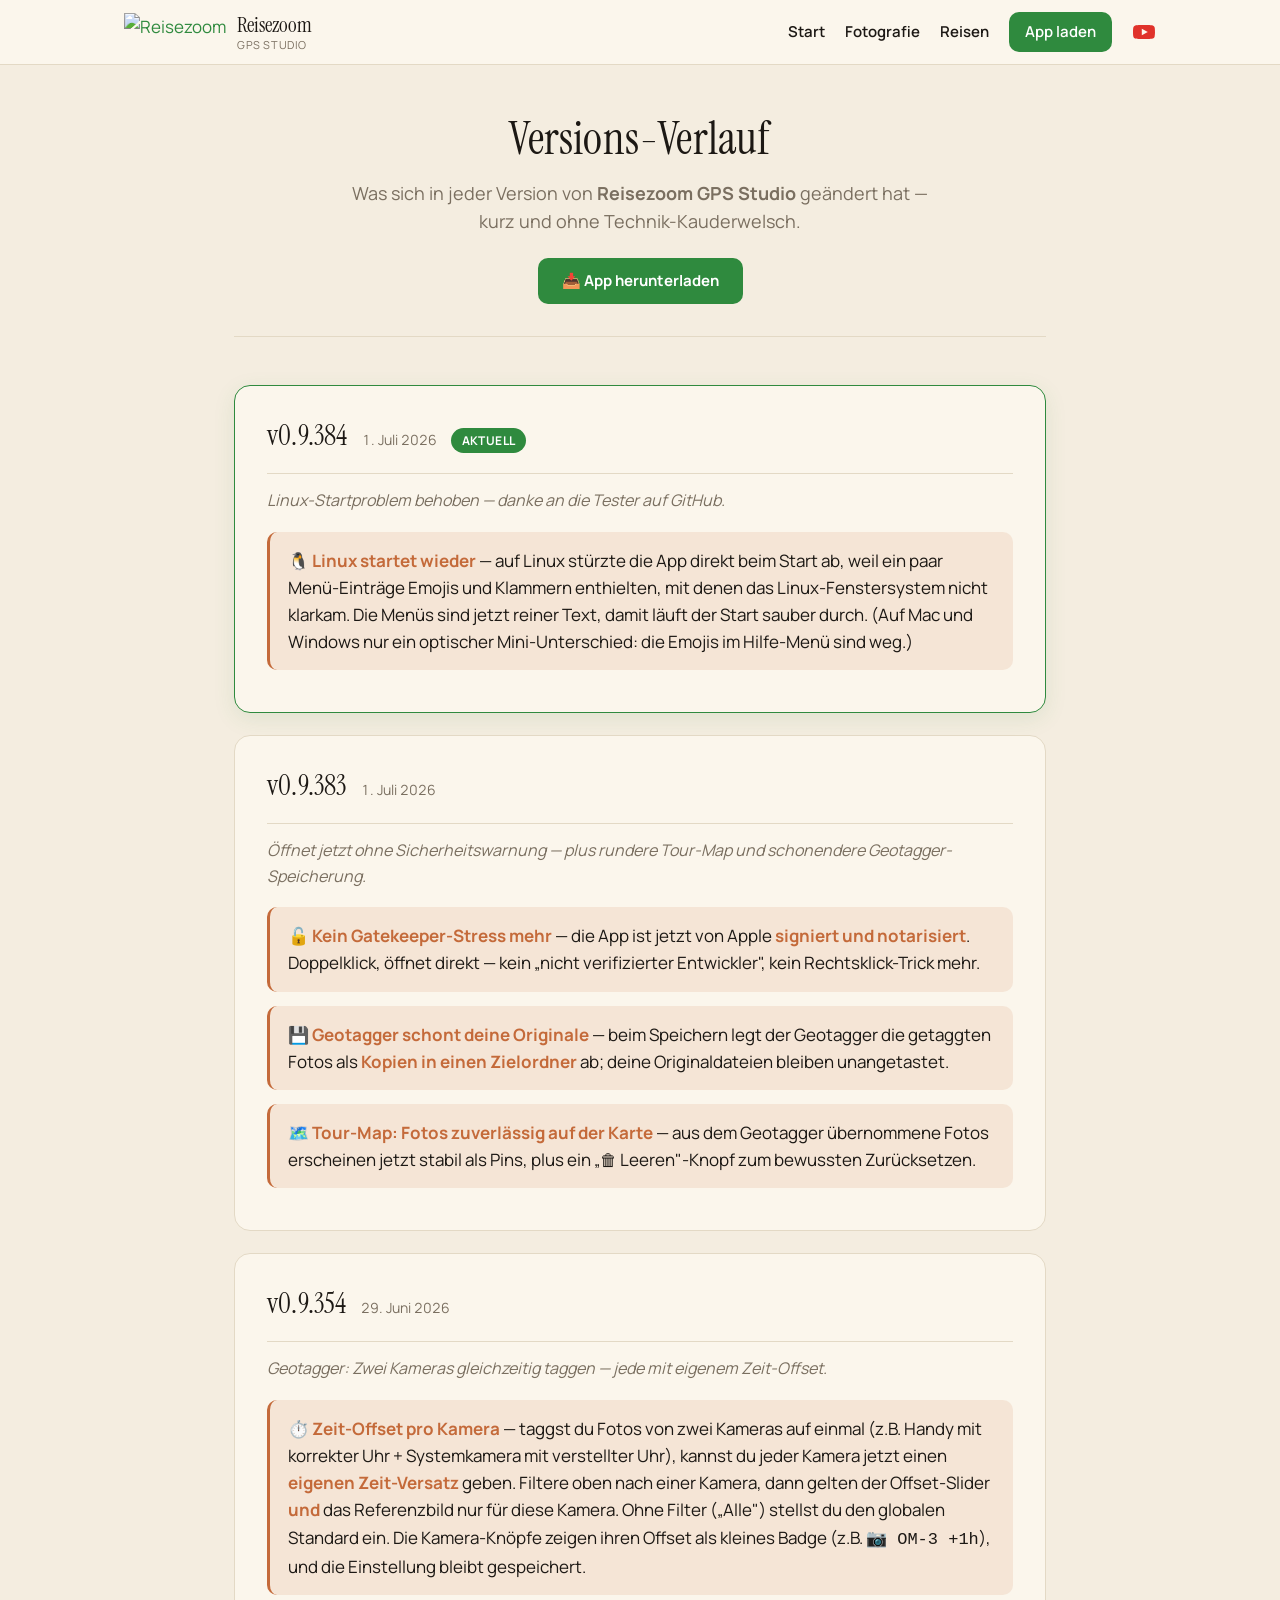
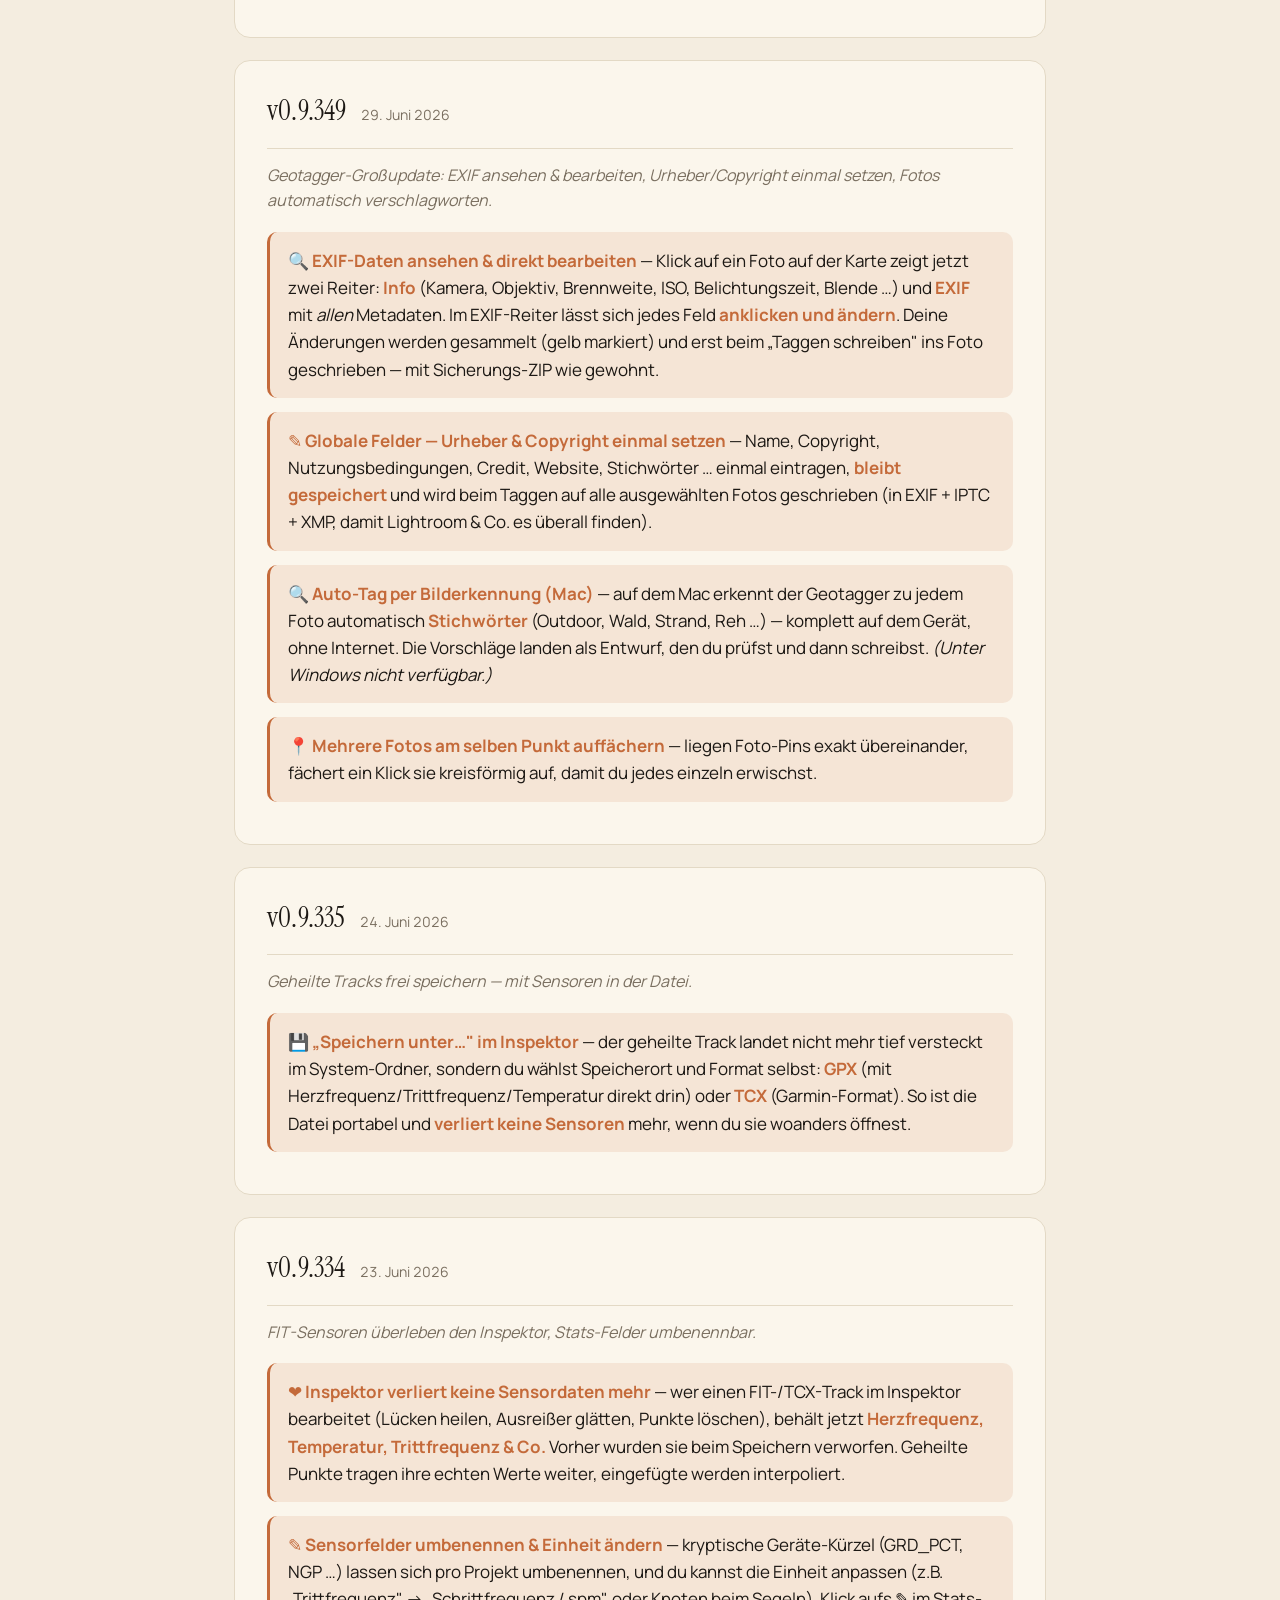
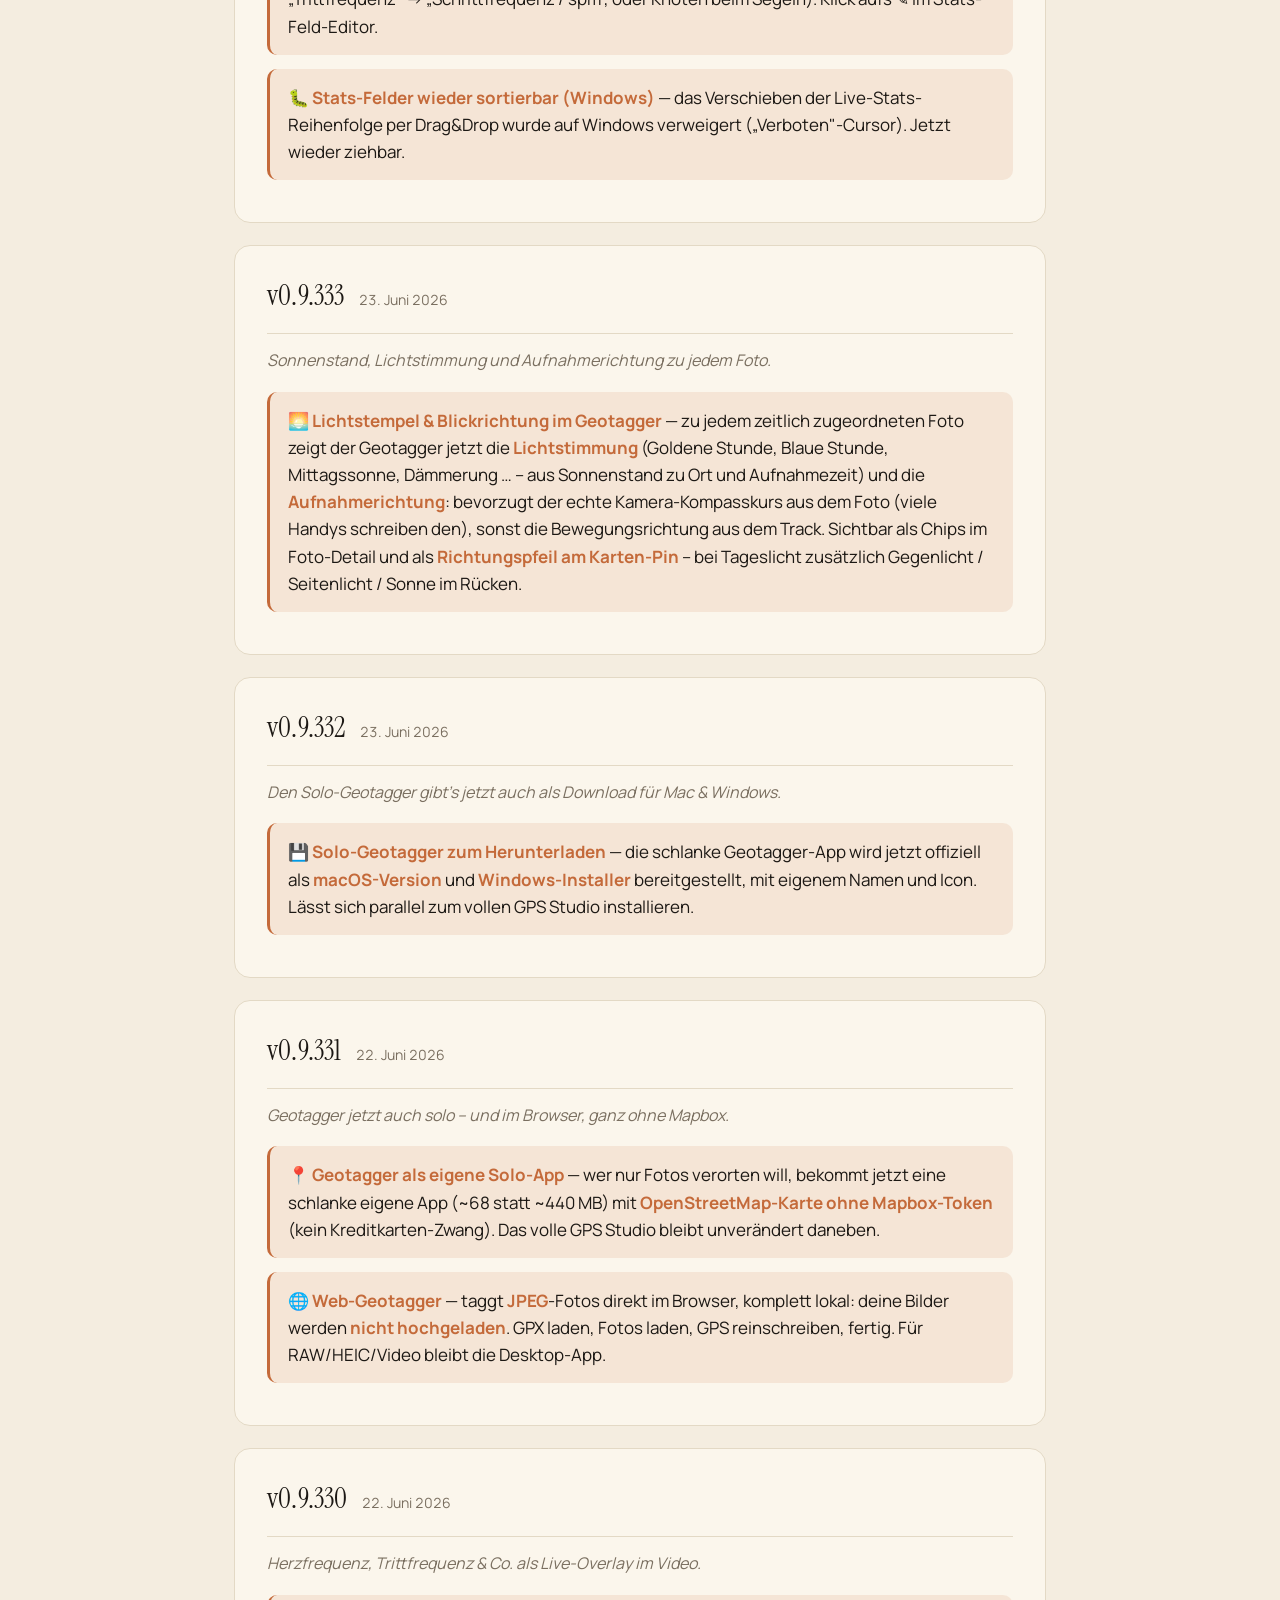
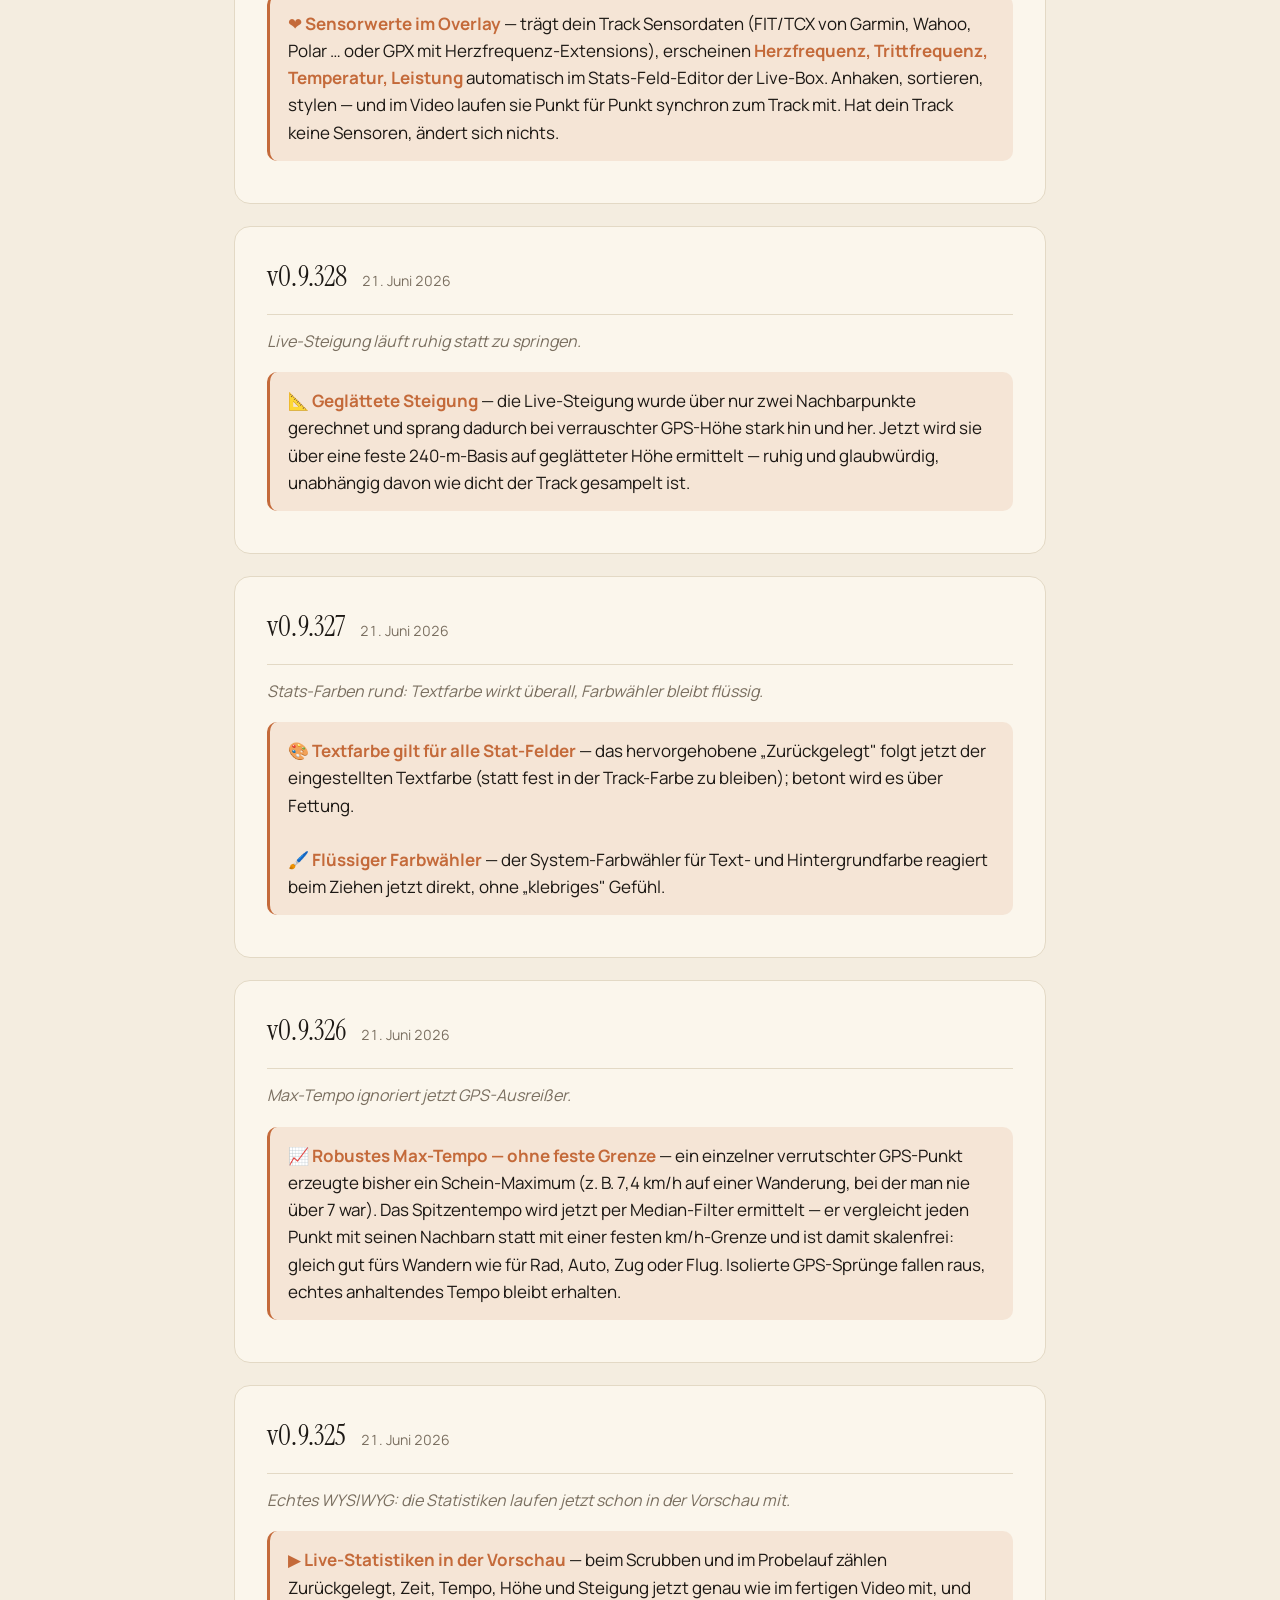
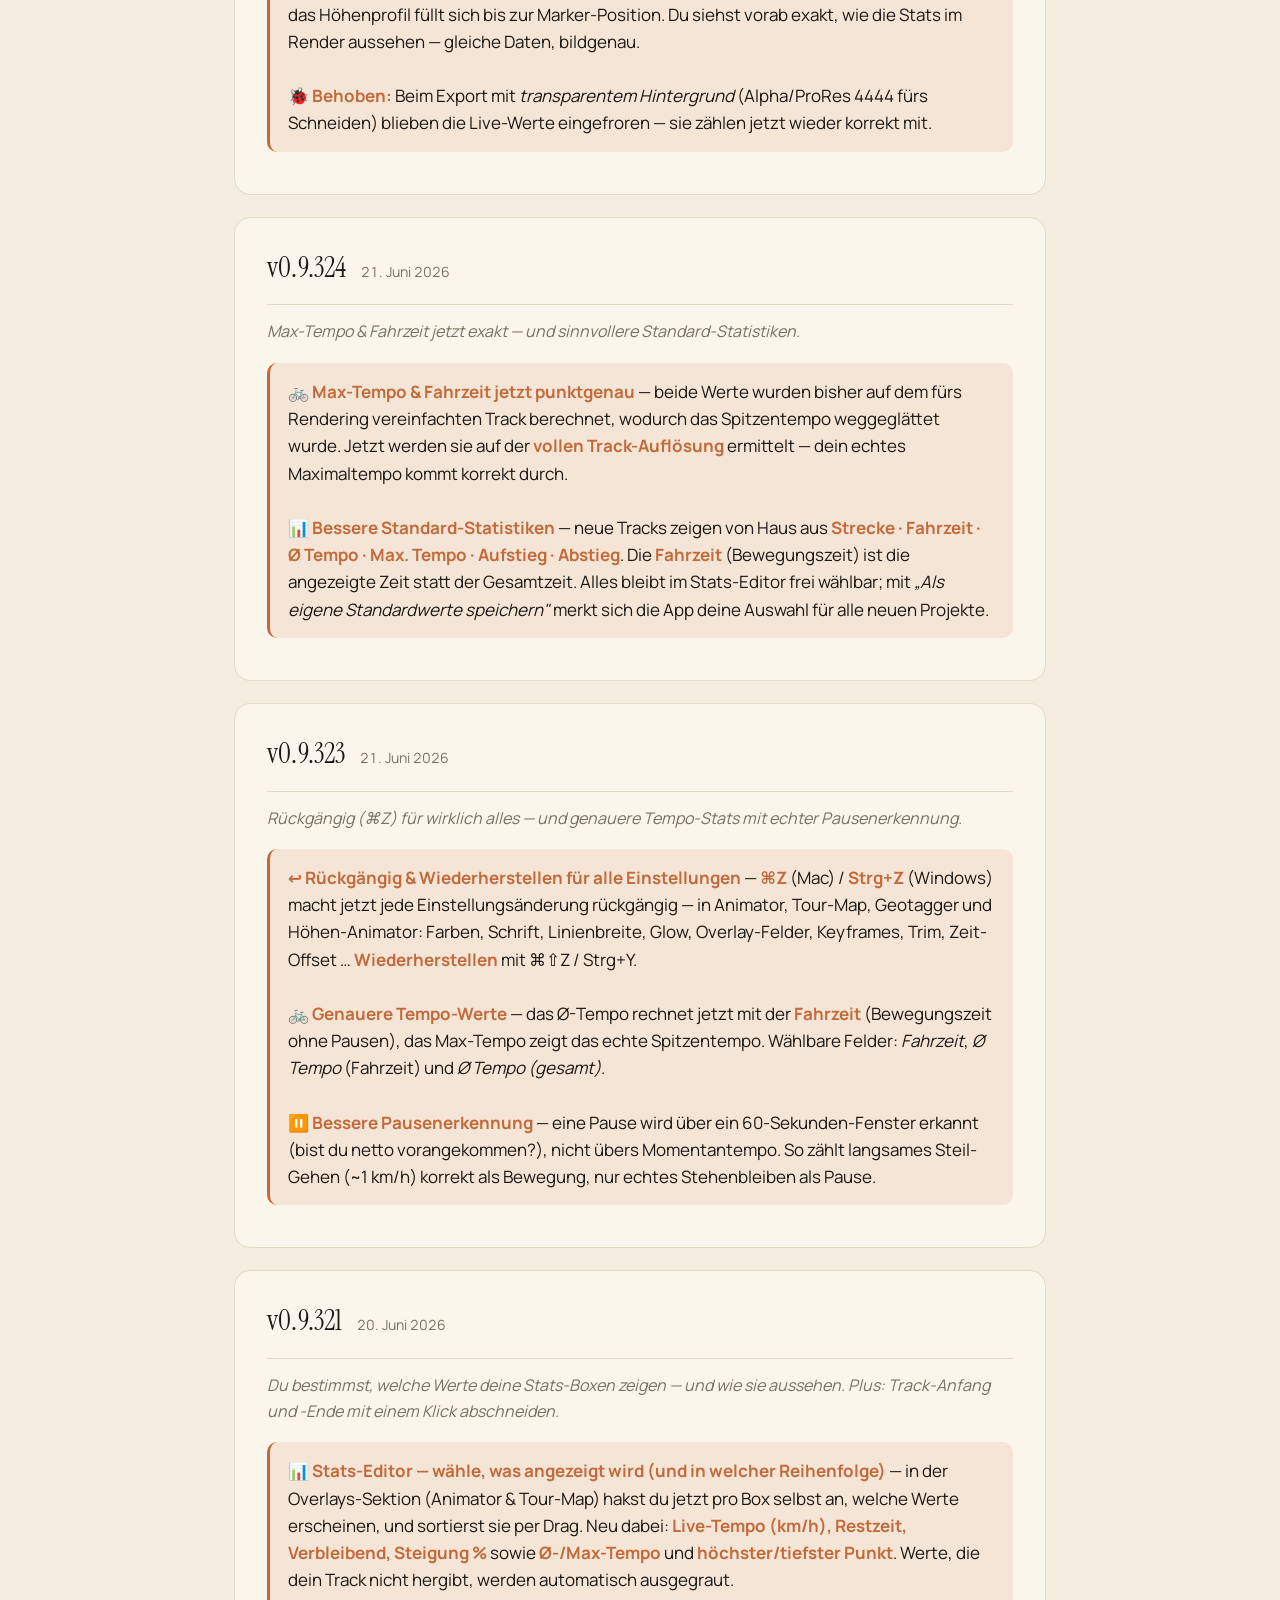
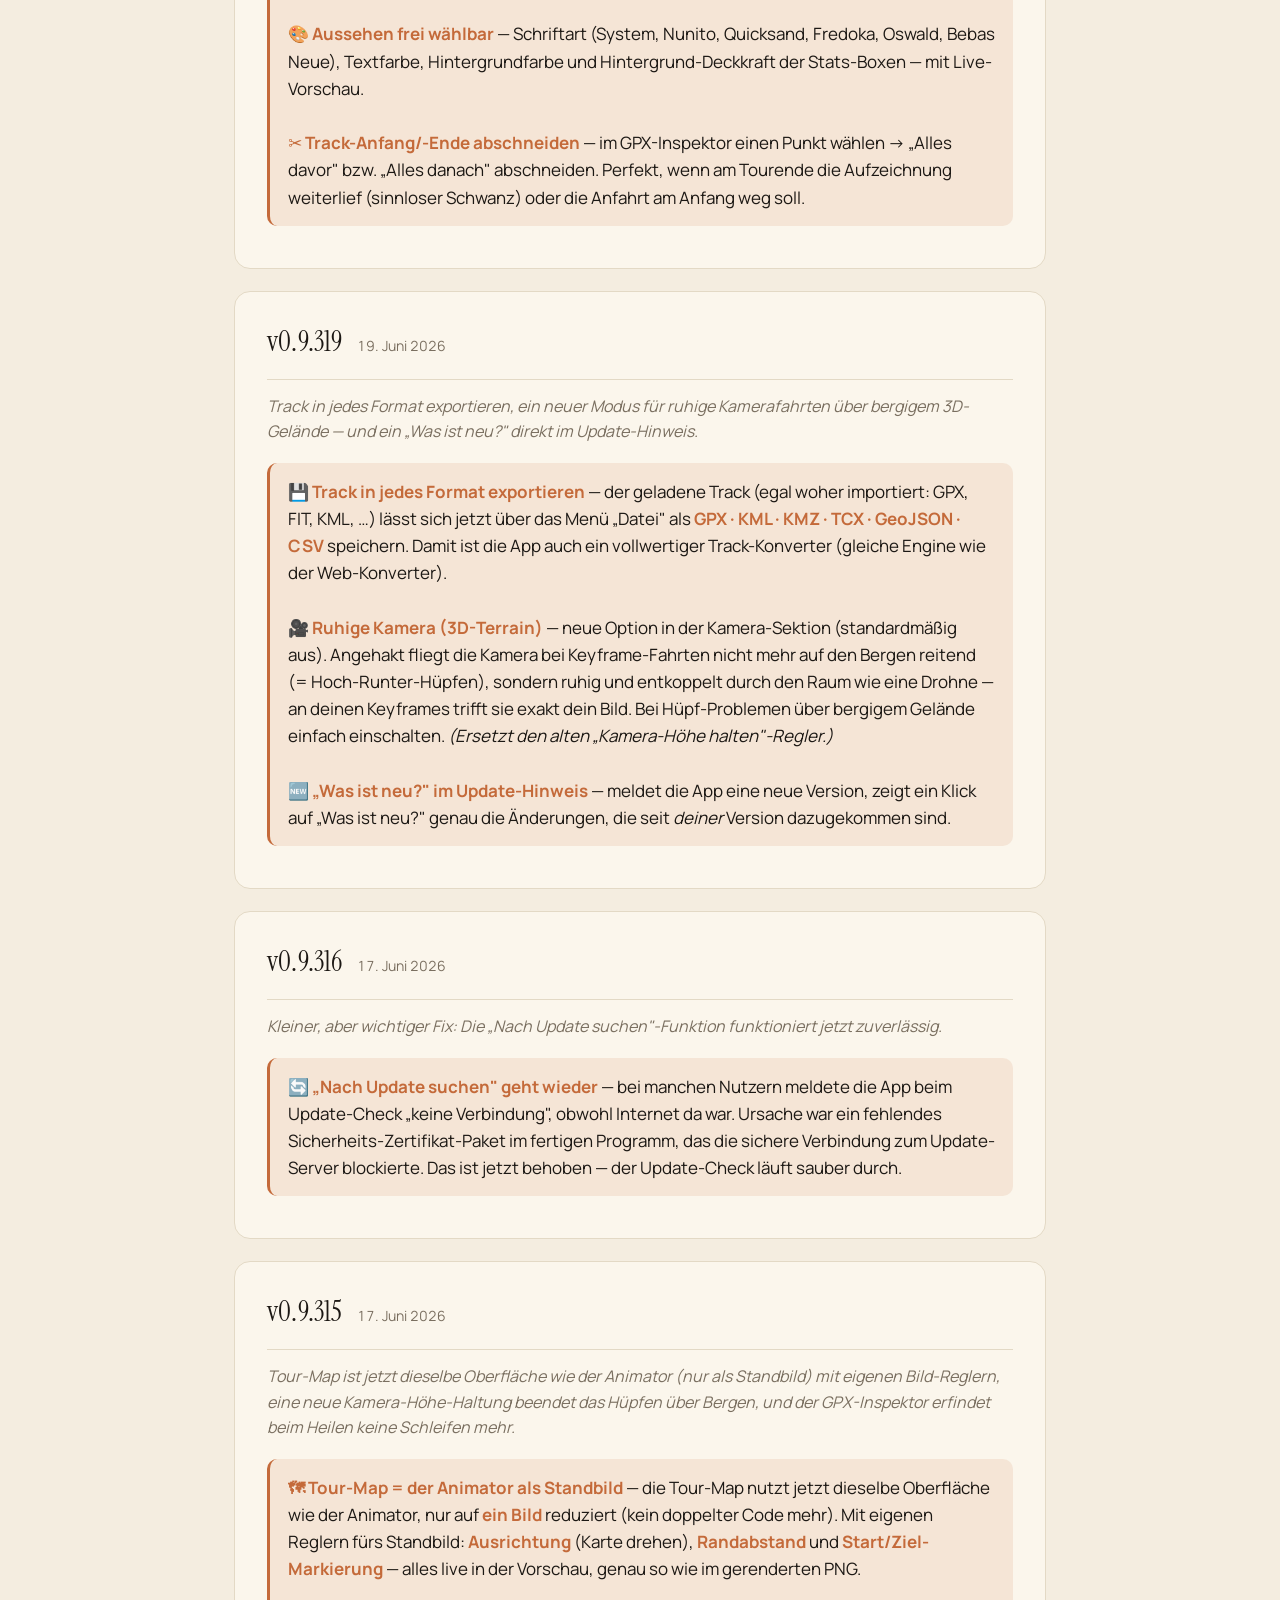
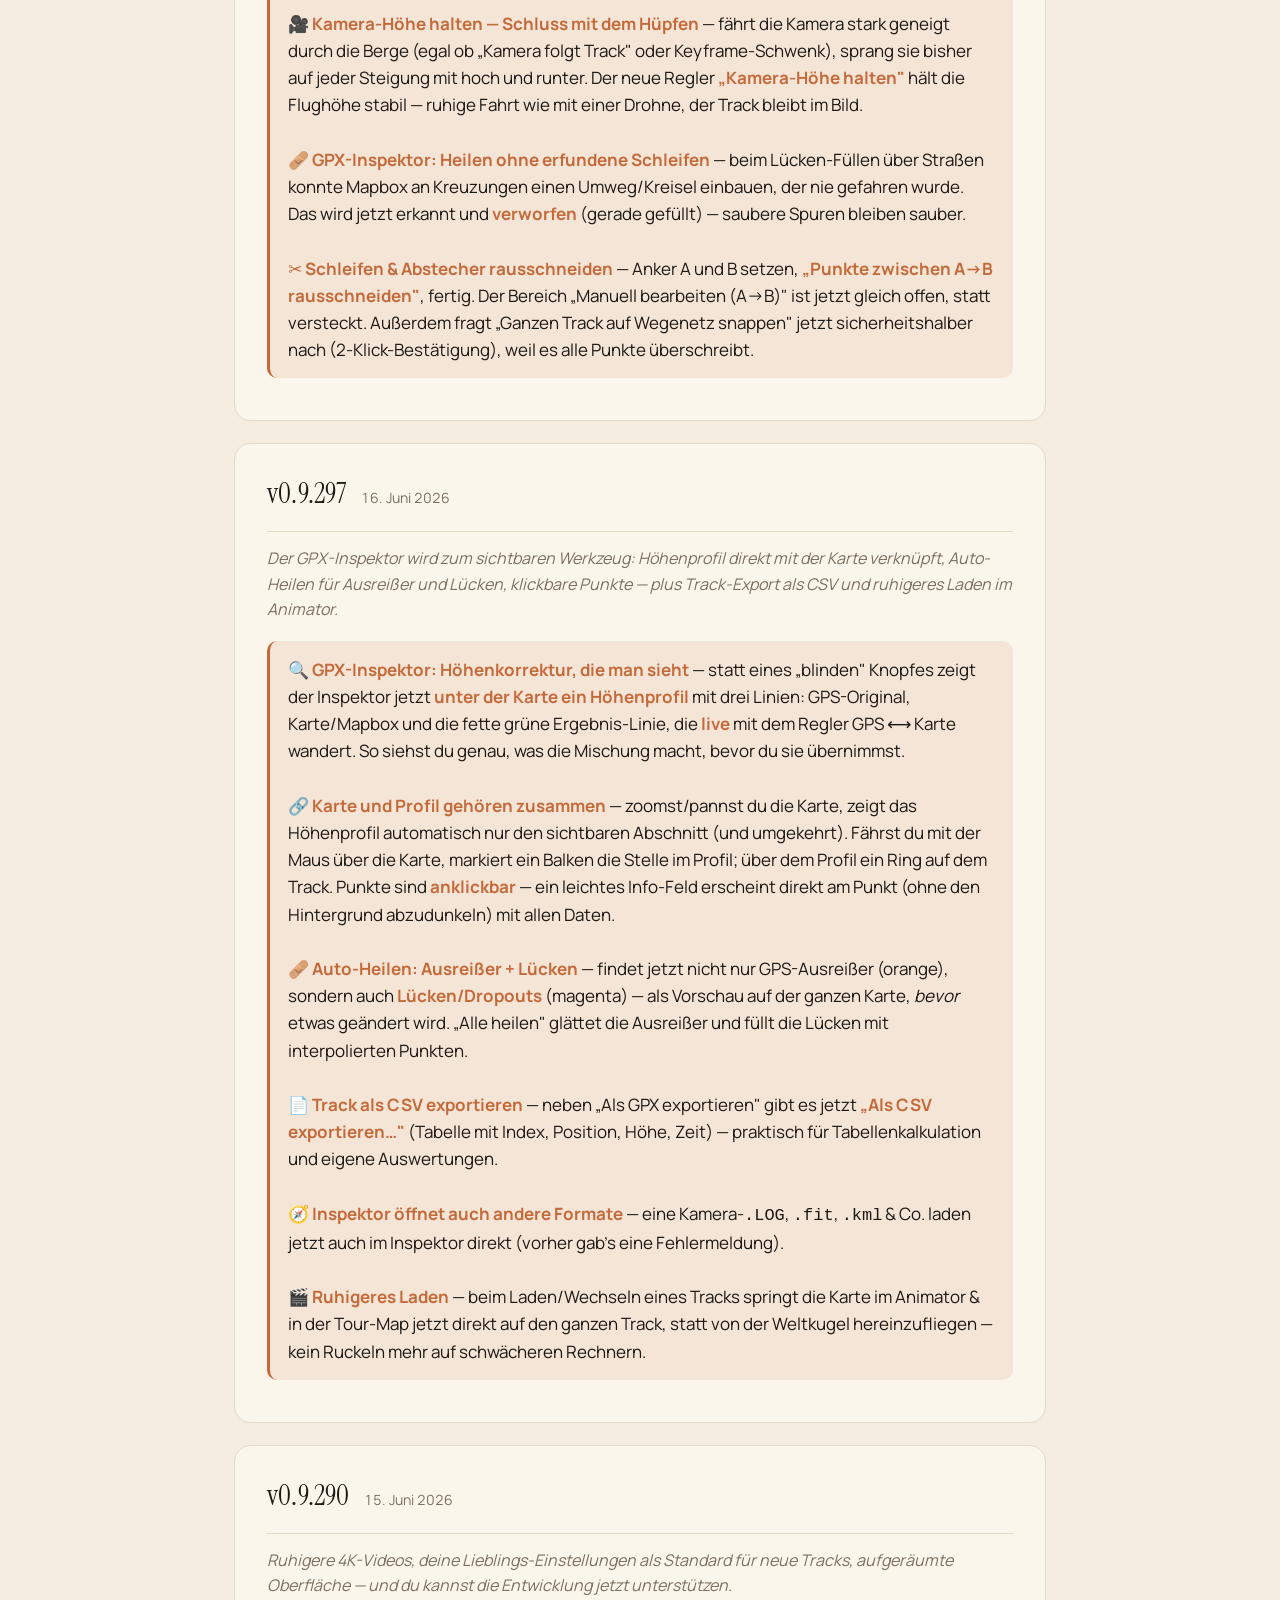
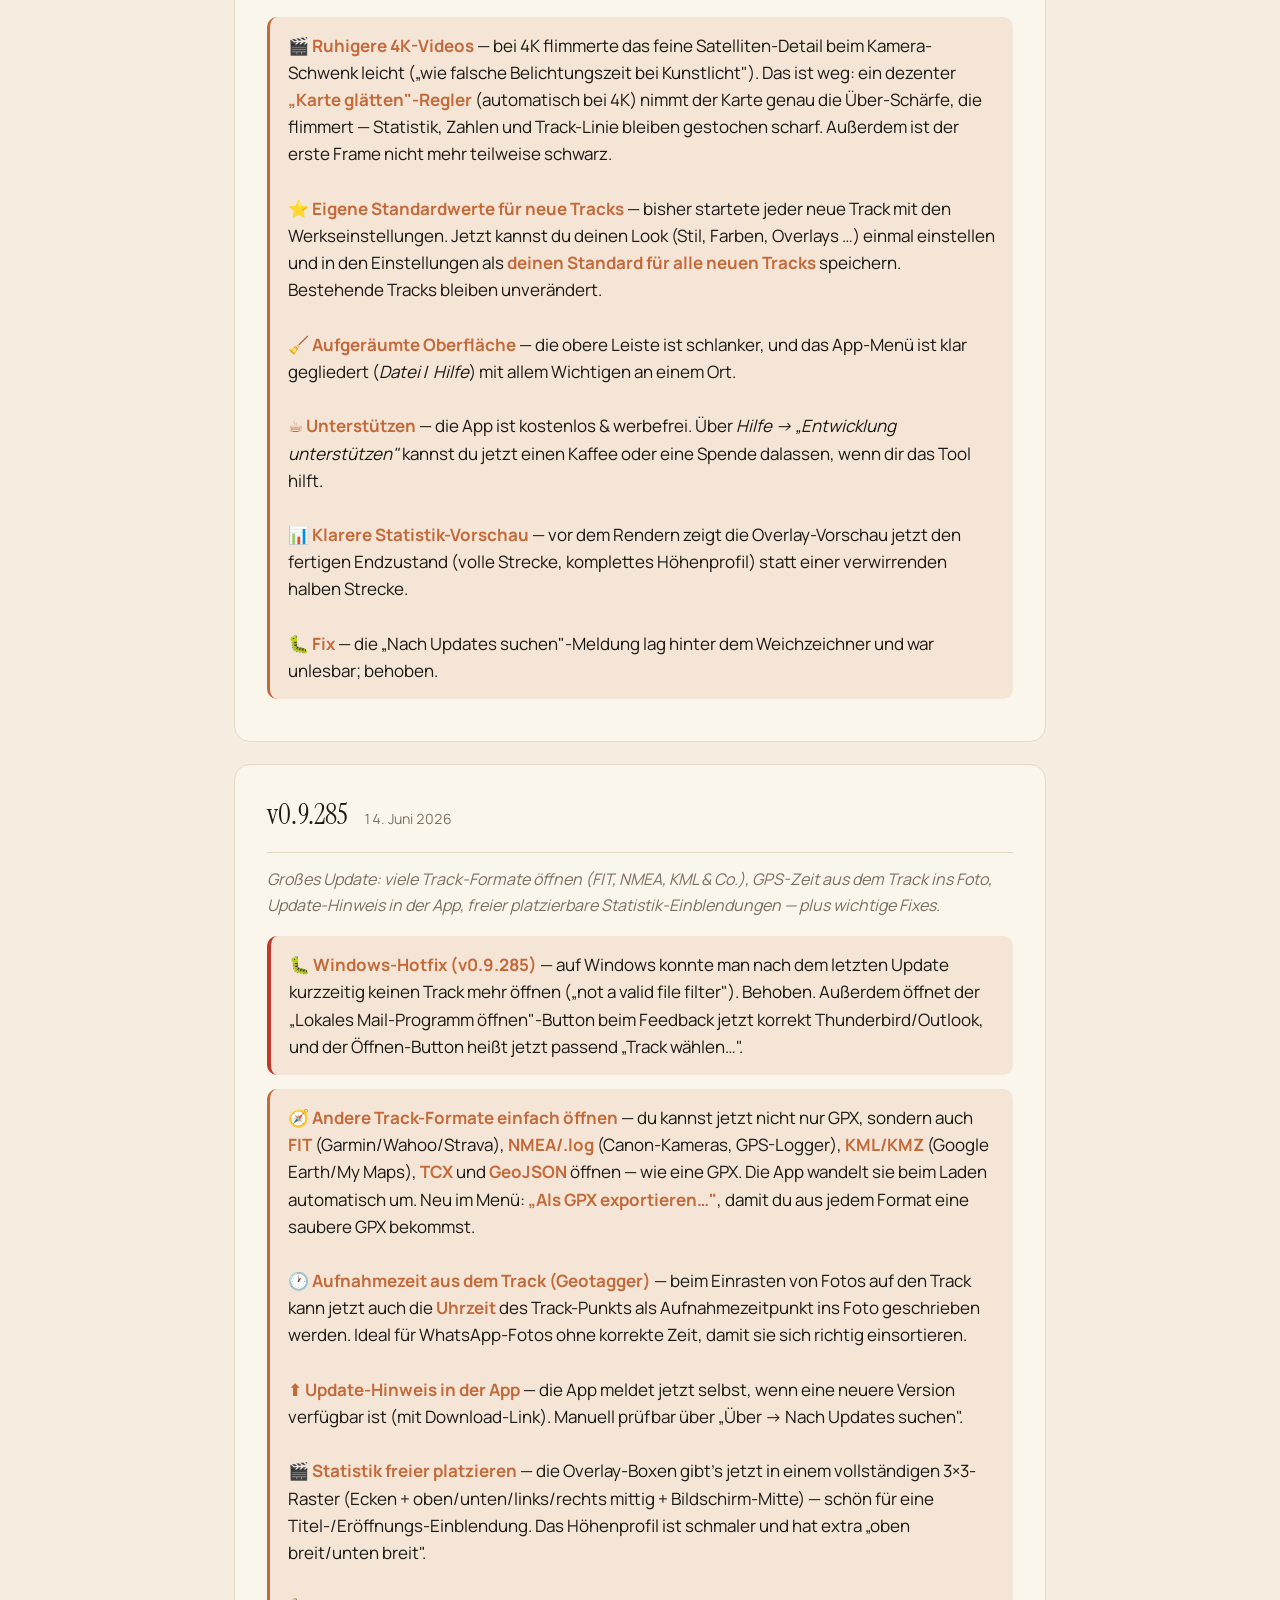
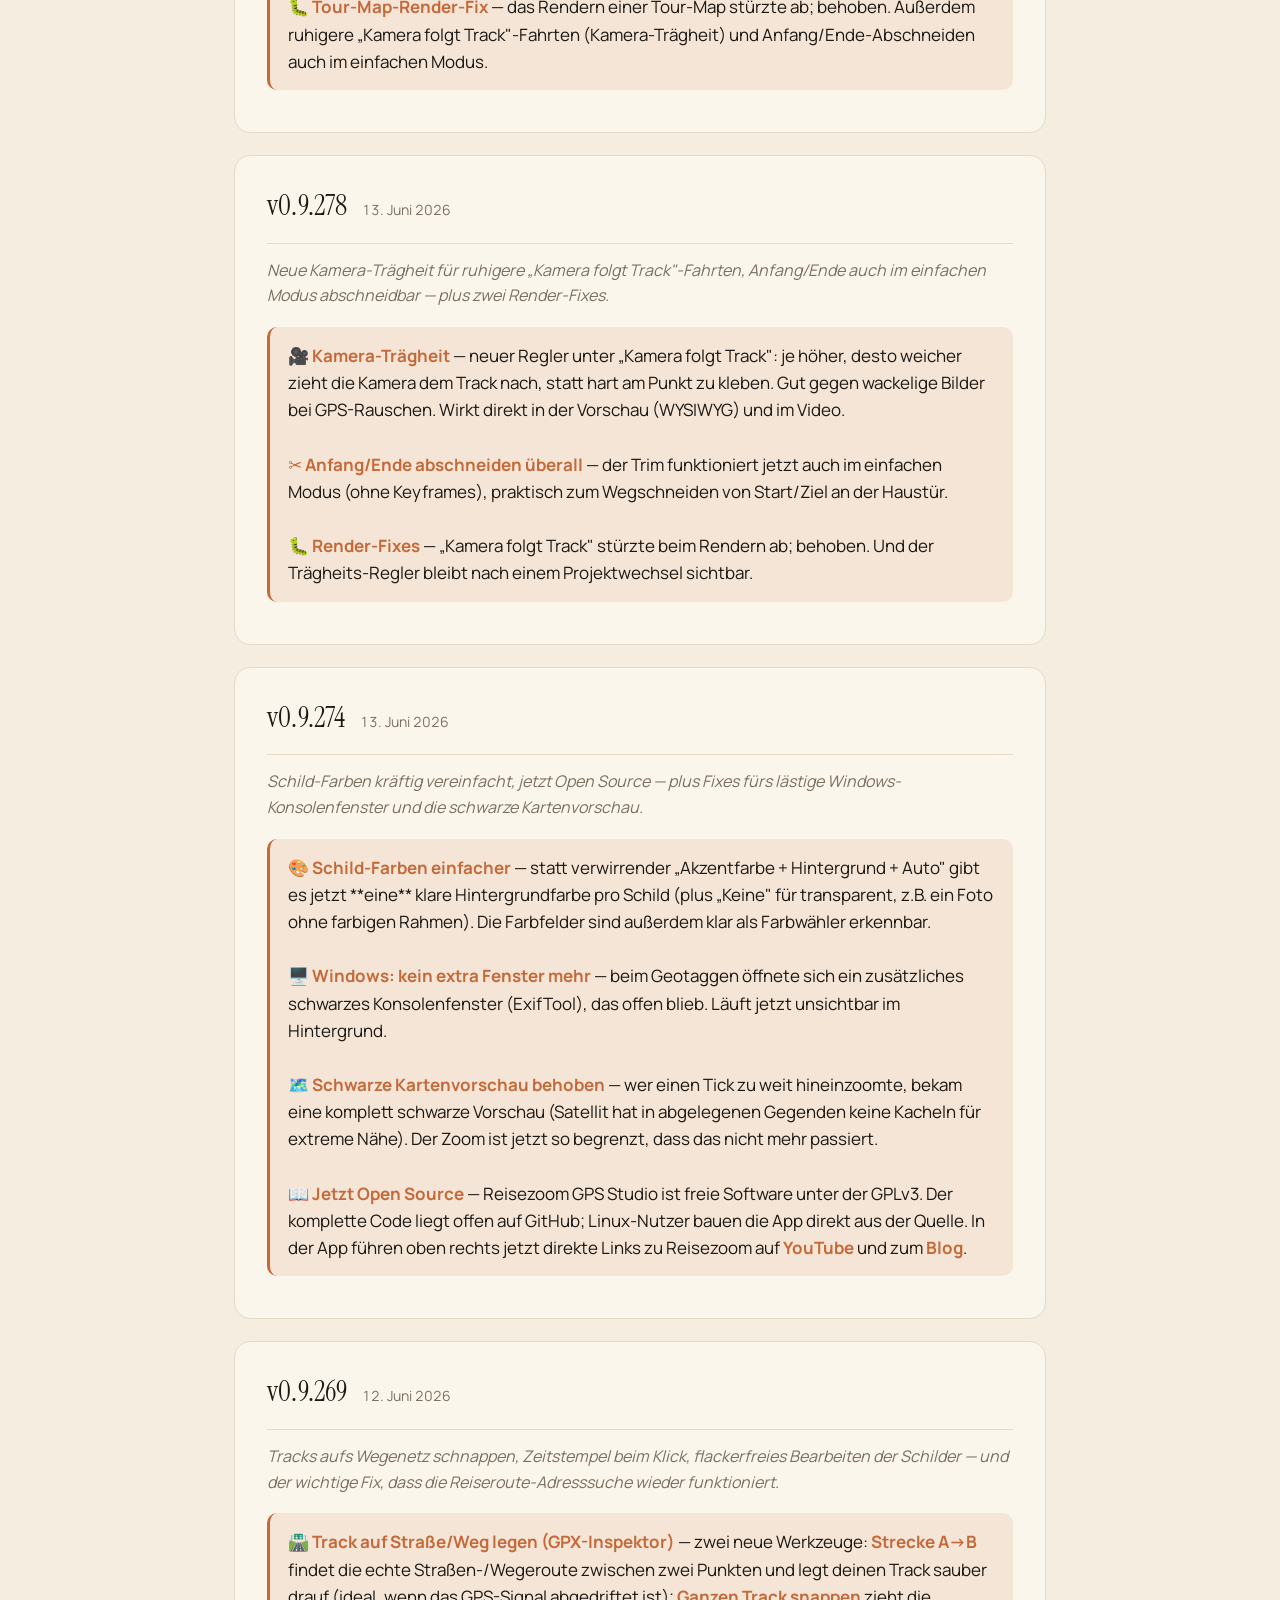
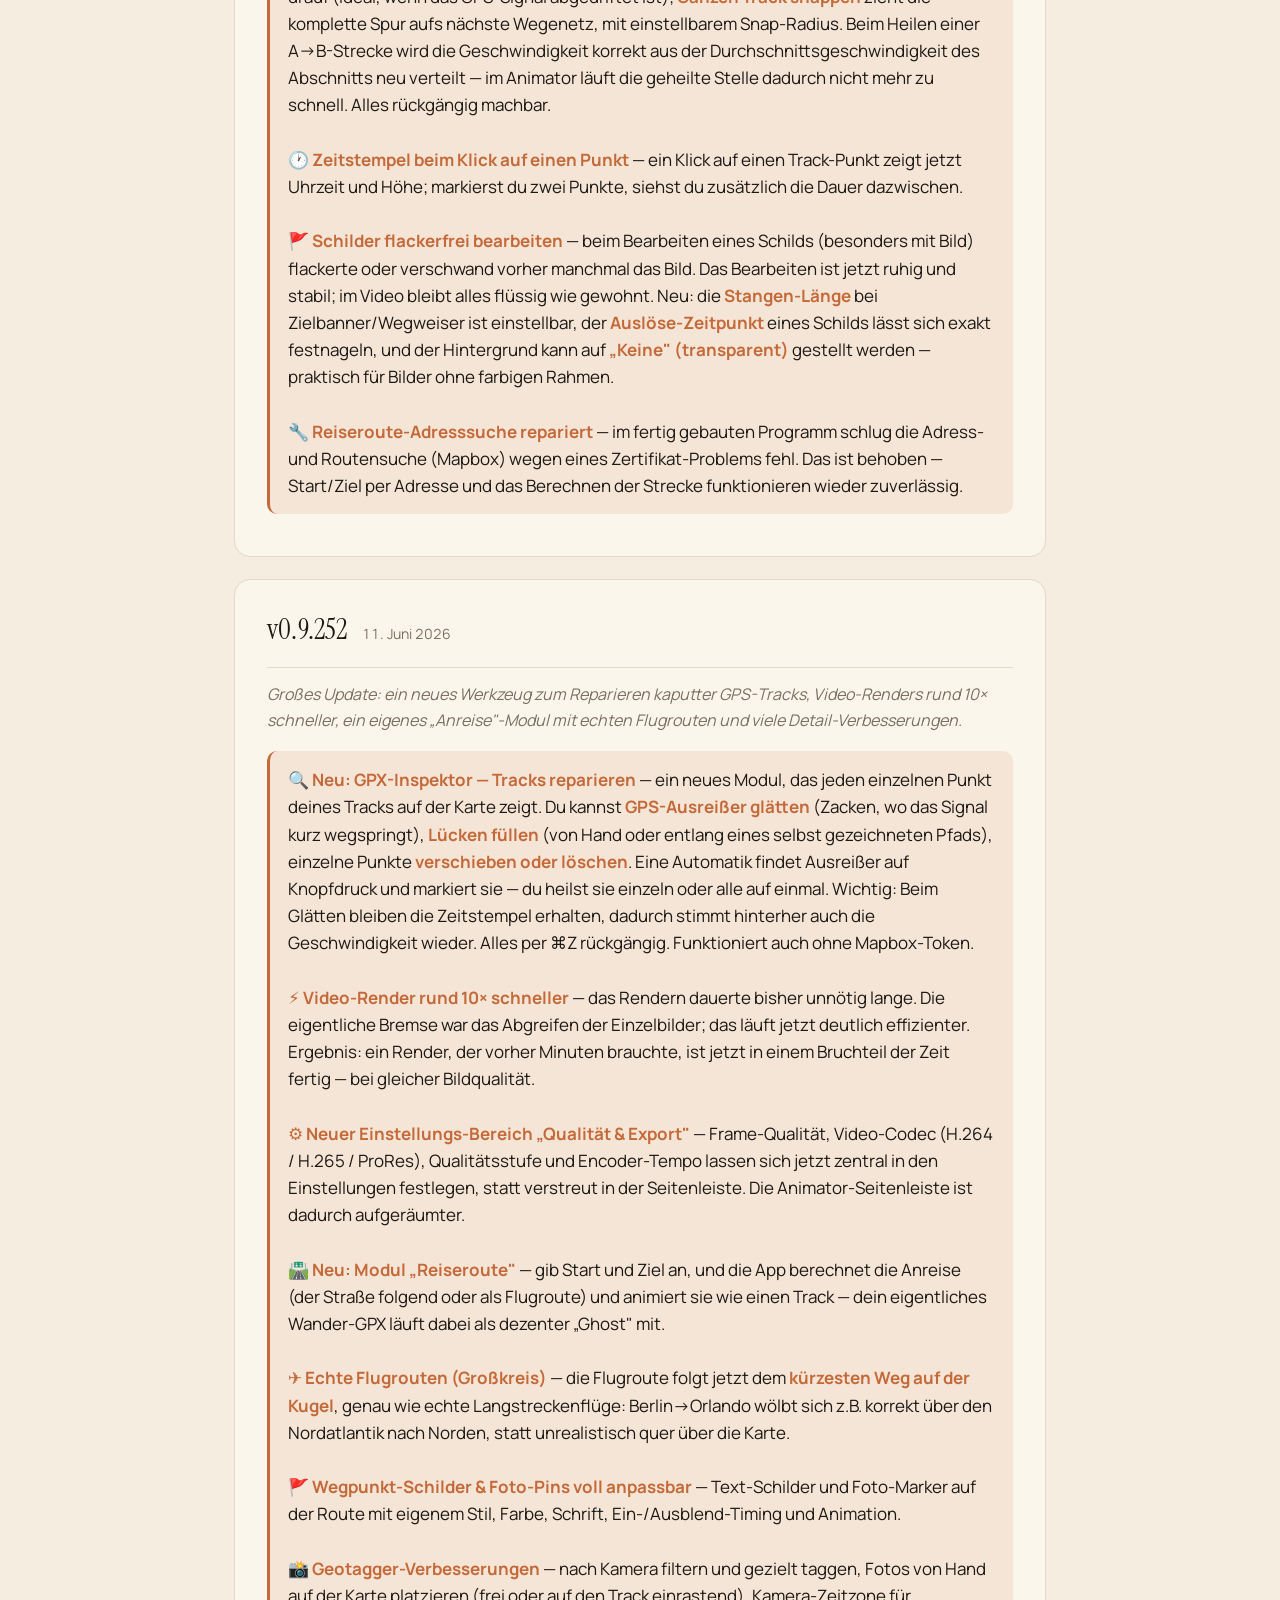
==== commit 9e06cac0: "v0.9.384: Linux-Startcrash fixen (Emojis/Klammern aus Menü-Labels) Ursache (GitHub-Issue #4, @comman" ====
--- a/docs/CHANGELOG.html
+++ b/docs/CHANGELOG.html
@@ -112,9 +112,39 @@
 
 <article class="version latest">
   <div class="version-head">
+    <span class="version-num">v0.9.384</span>
+    <span class="version-date">1. Juli 2026</span>
+    <span class="version-badge">Aktuell</span>
+  </div>
+  <p class="version-tagline">Linux-Startproblem behoben — danke an die Tester auf GitHub.</p>
+
+  <div class="highlight">
+    <strong>🐧 Linux startet wieder</strong> — auf Linux stürzte die App direkt beim Start ab, weil ein paar Menü-Einträge Emojis und Klammern enthielten, mit denen das Linux-Fenstersystem nicht klarkam. Die Menüs sind jetzt reiner Text, damit läuft der Start sauber durch. (Auf Mac und Windows nur ein optischer Mini-Unterschied: die Emojis im Hilfe-Menü sind weg.)
+  </div>
+</article>
+
+<article class="version">
+  <div class="version-head">
+    <span class="version-num">v0.9.383</span>
+    <span class="version-date">1. Juli 2026</span>
+  </div>
+  <p class="version-tagline">Öffnet jetzt ohne Sicherheitswarnung — plus rundere Tour-Map und schonendere Geotagger-Speicherung.</p>
+
+  <div class="highlight">
+    <strong>🔓 Kein Gatekeeper-Stress mehr</strong> — die App ist jetzt von Apple <strong>signiert und notarisiert</strong>. Doppelklick, öffnet direkt — kein „nicht verifizierter Entwickler", kein Rechtsklick-Trick mehr.
+  </div>
+  <div class="highlight">
+    <strong>💾 Geotagger schont deine Originale</strong> — beim Speichern legt der Geotagger die getaggten Fotos als <strong>Kopien in einen Zielordner</strong> ab; deine Originaldateien bleiben unangetastet.
+  </div>
+  <div class="highlight">
+    <strong>🗺️ Tour-Map: Fotos zuverlässig auf der Karte</strong> — aus dem Geotagger übernommene Fotos erscheinen jetzt stabil als Pins, plus ein „🗑 Leeren"-Knopf zum bewussten Zurücksetzen.
+  </div>
+</article>
+
+<article class="version">
+  <div class="version-head">
     <span class="version-num">v0.9.354</span>
     <span class="version-date">29. Juni 2026</span>
-    <span class="version-badge">Aktuell</span>
   </div>
   <p class="version-tagline">Geotagger: Zwei Kameras gleichzeitig taggen — jede mit eigenem Zeit-Offset.</p>
 
